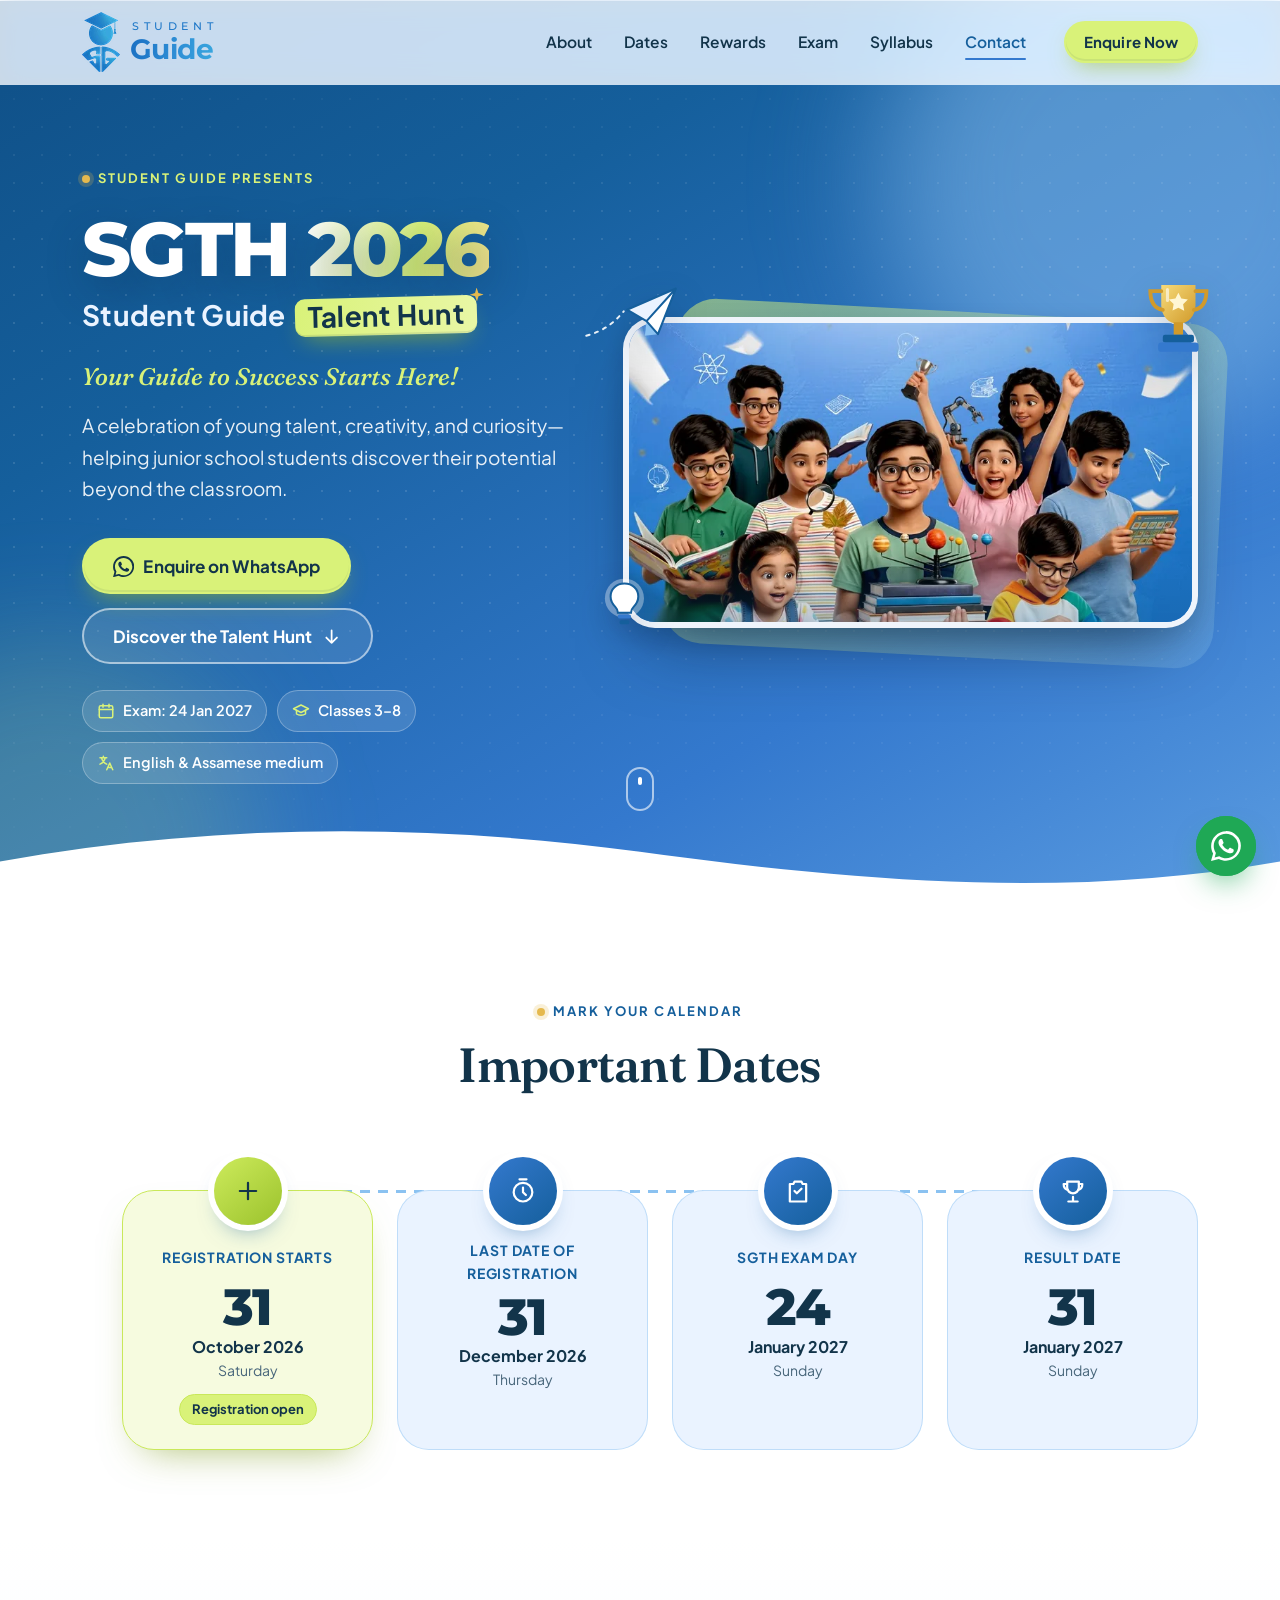
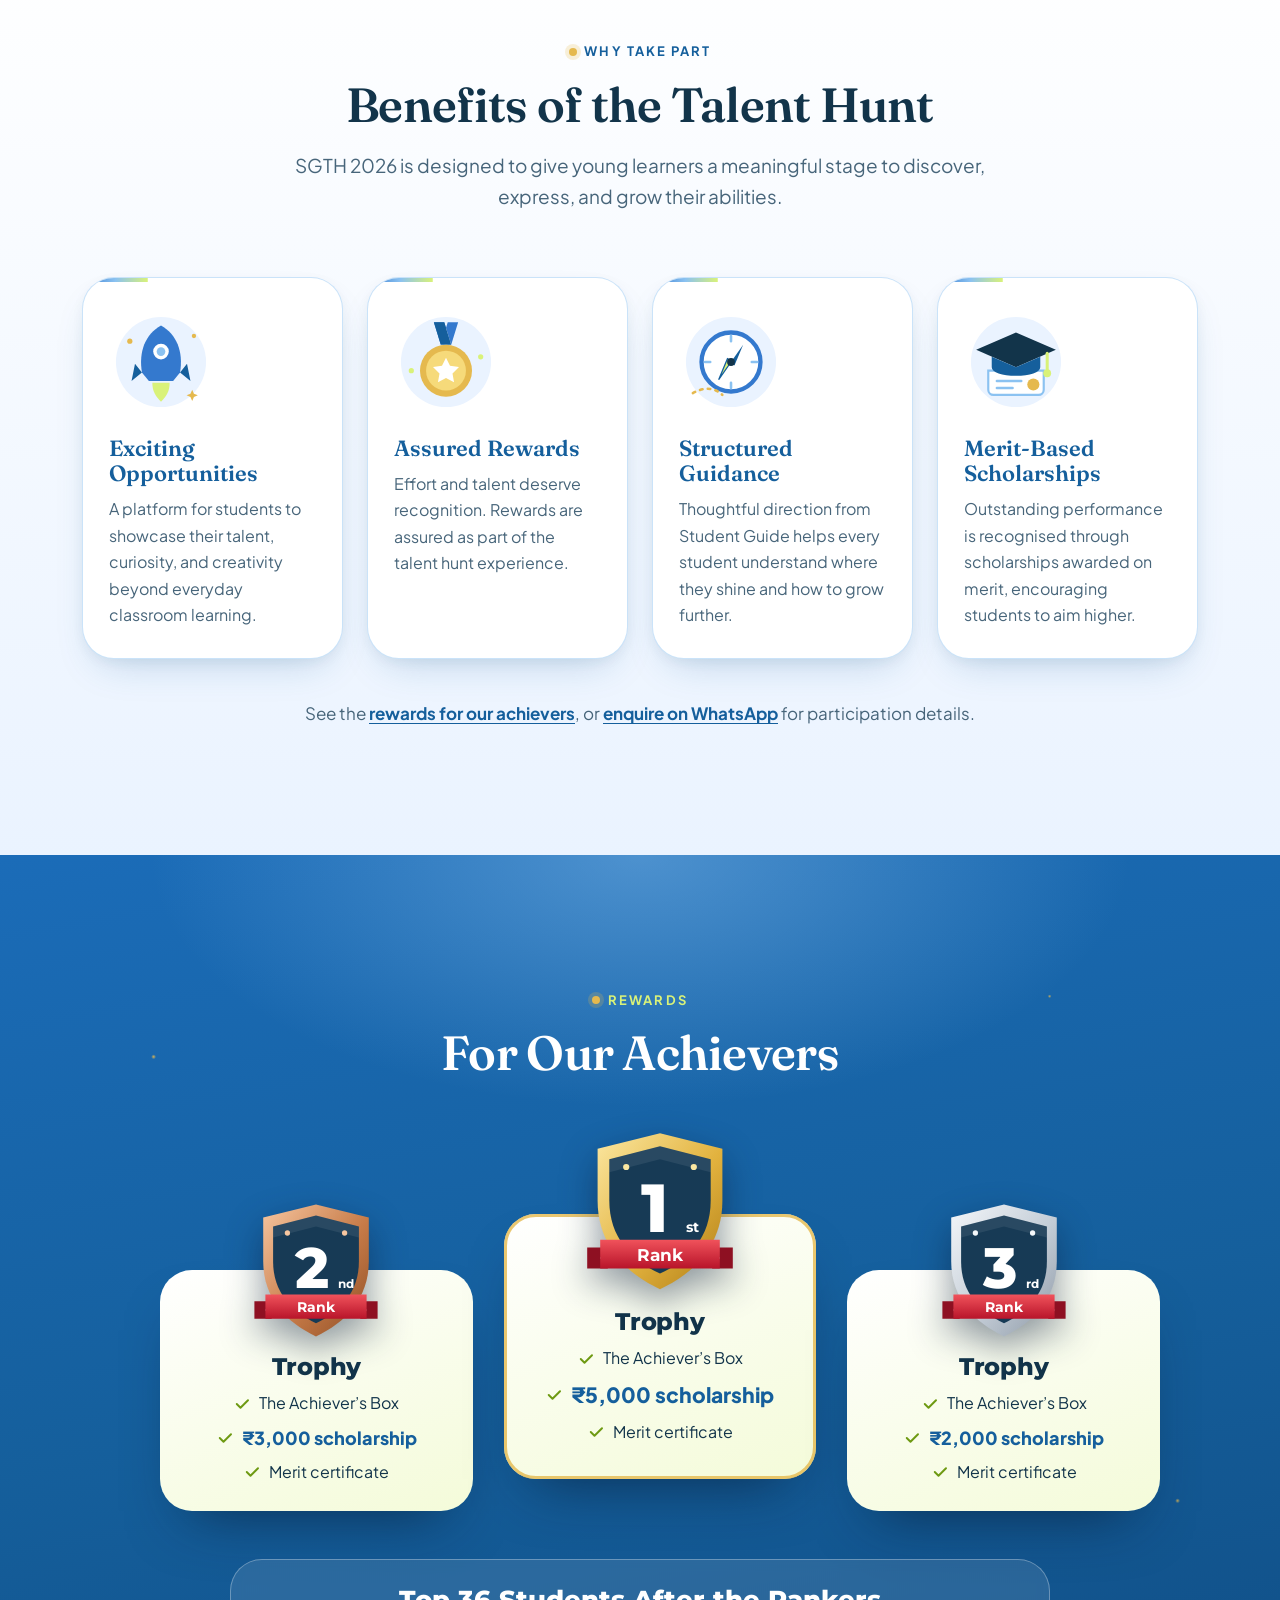
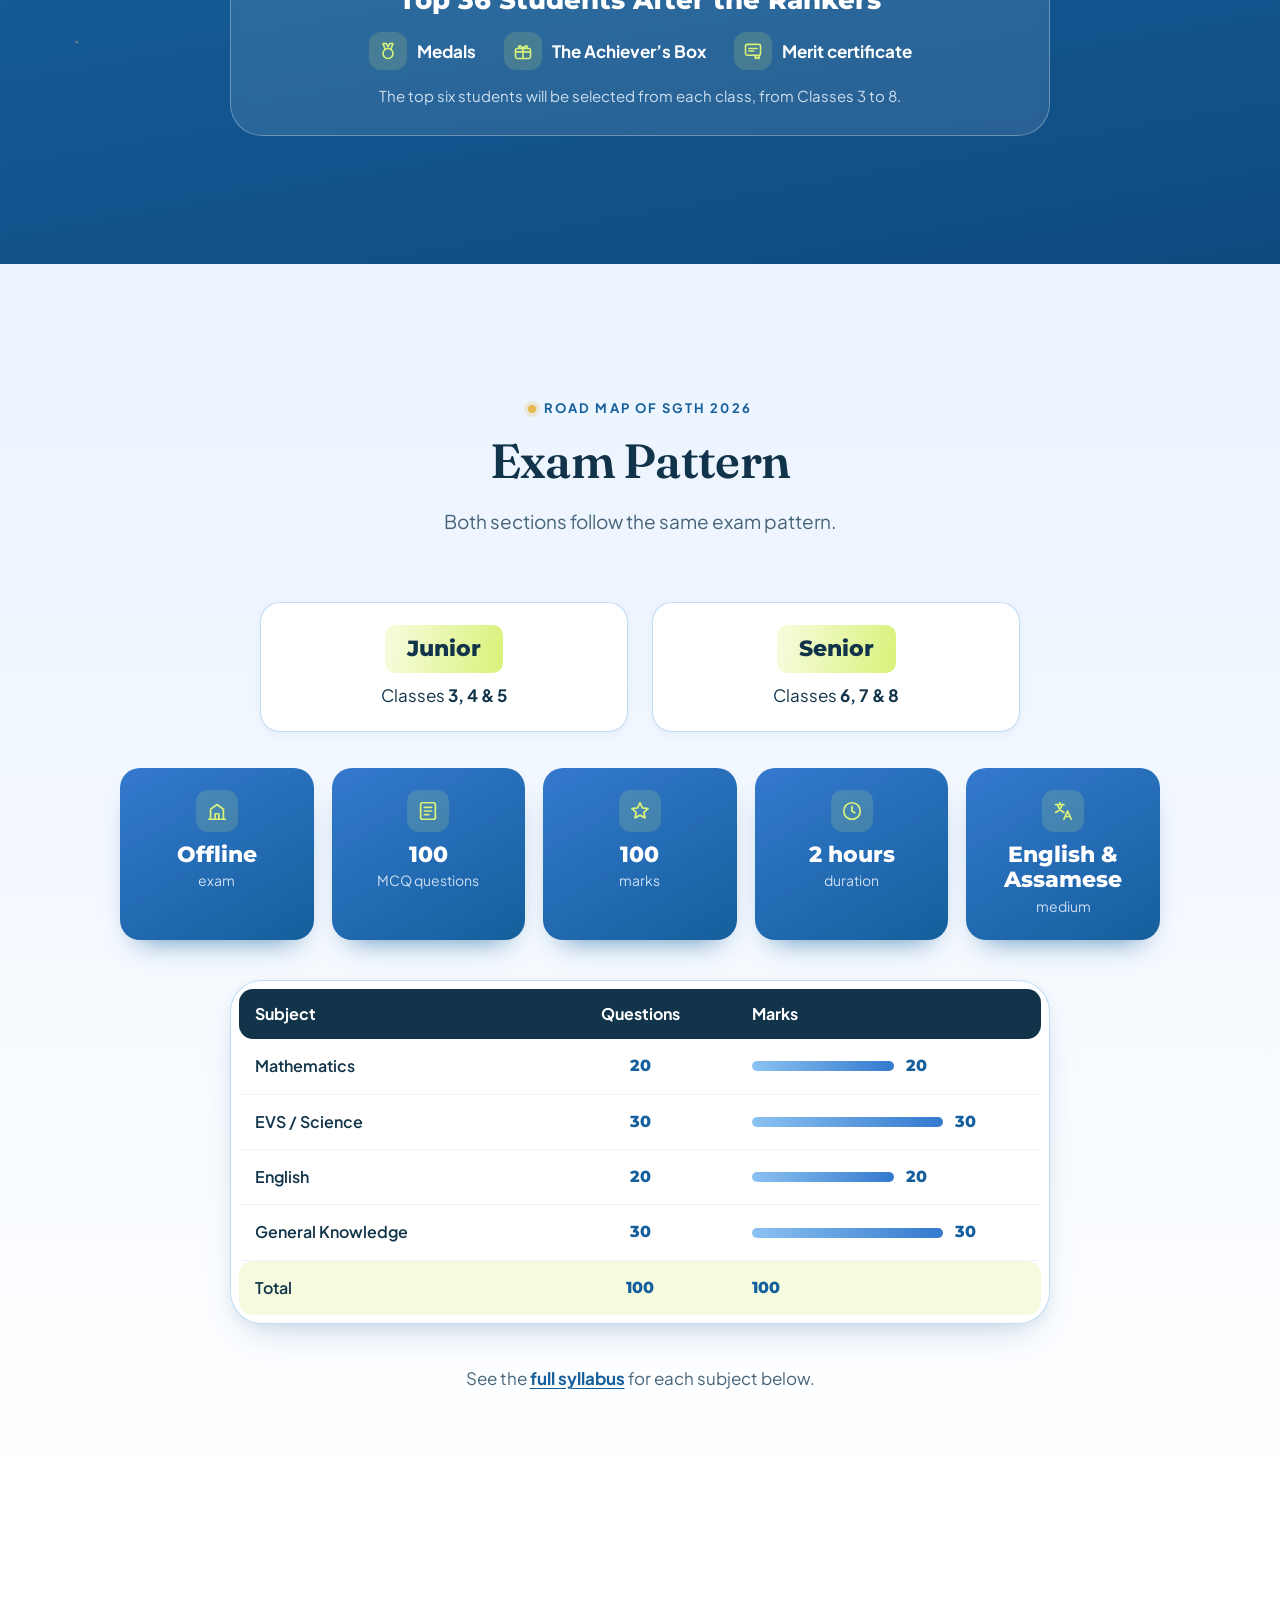
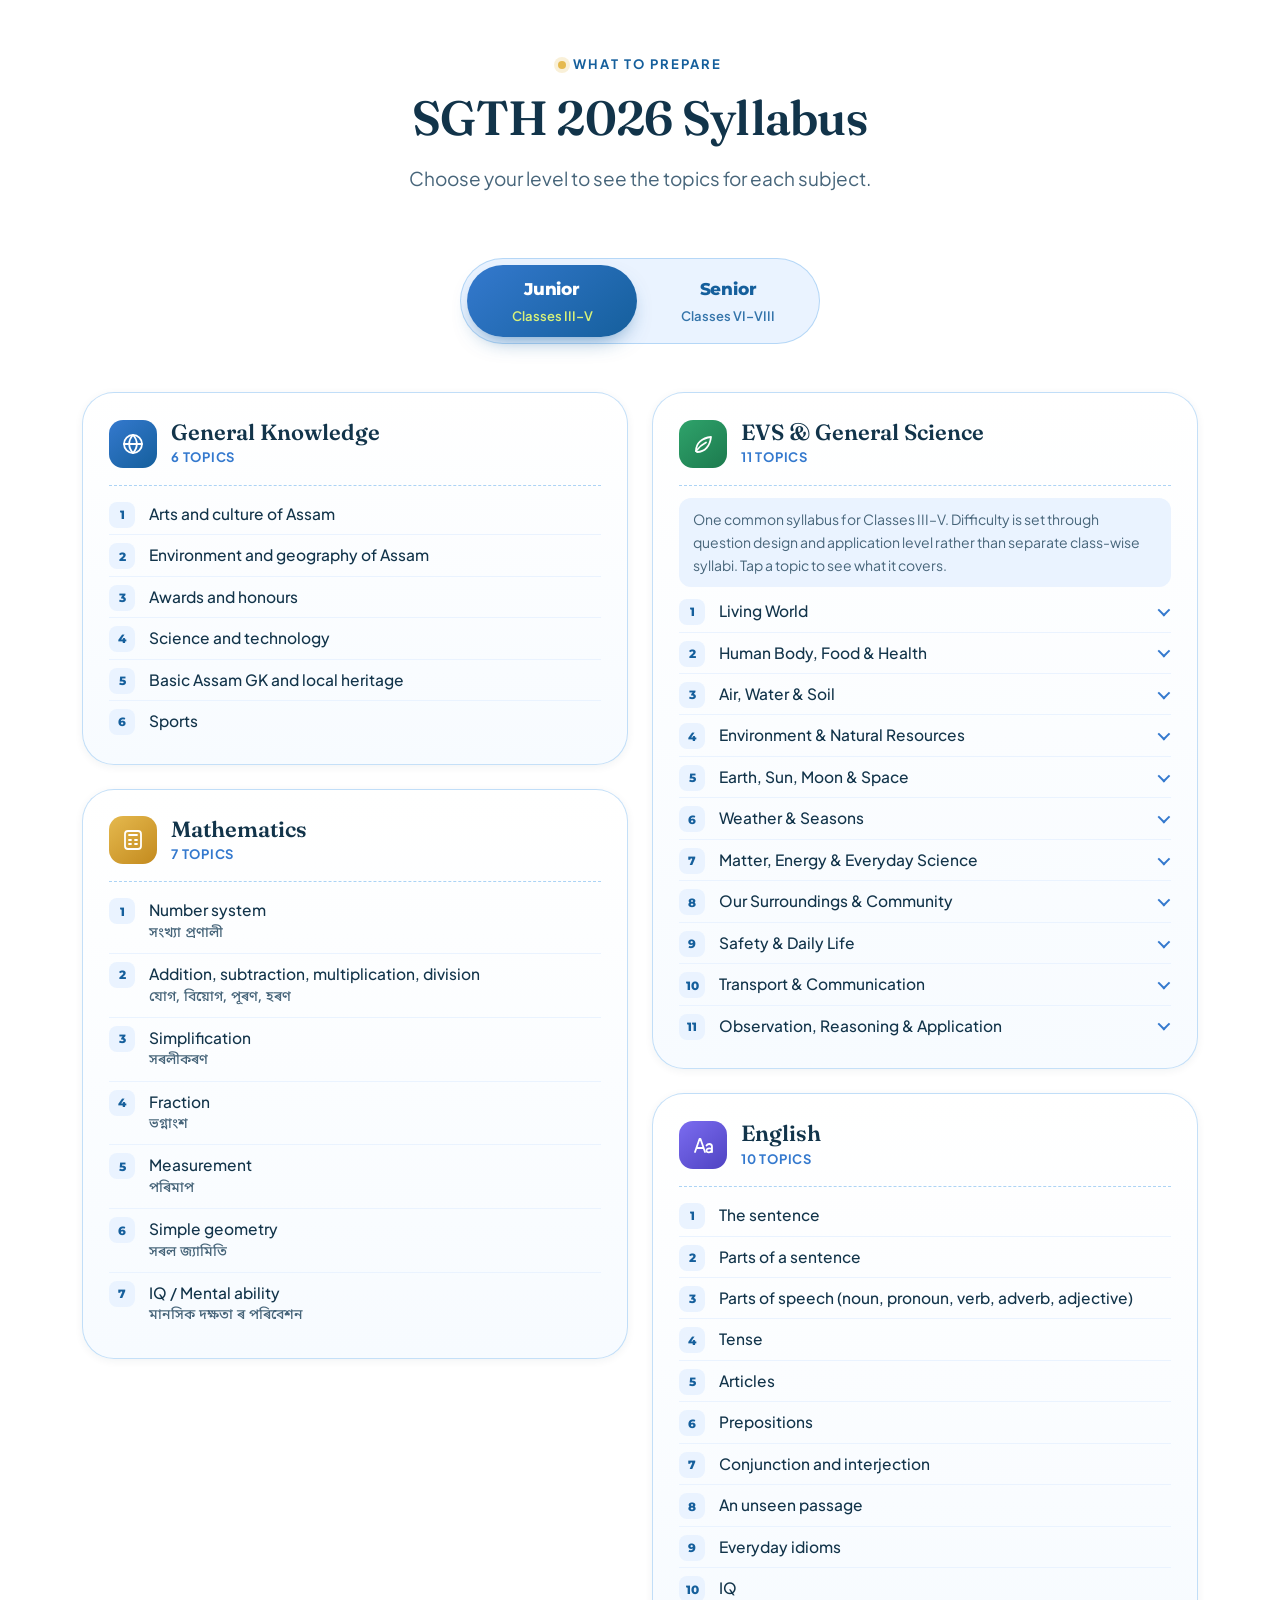
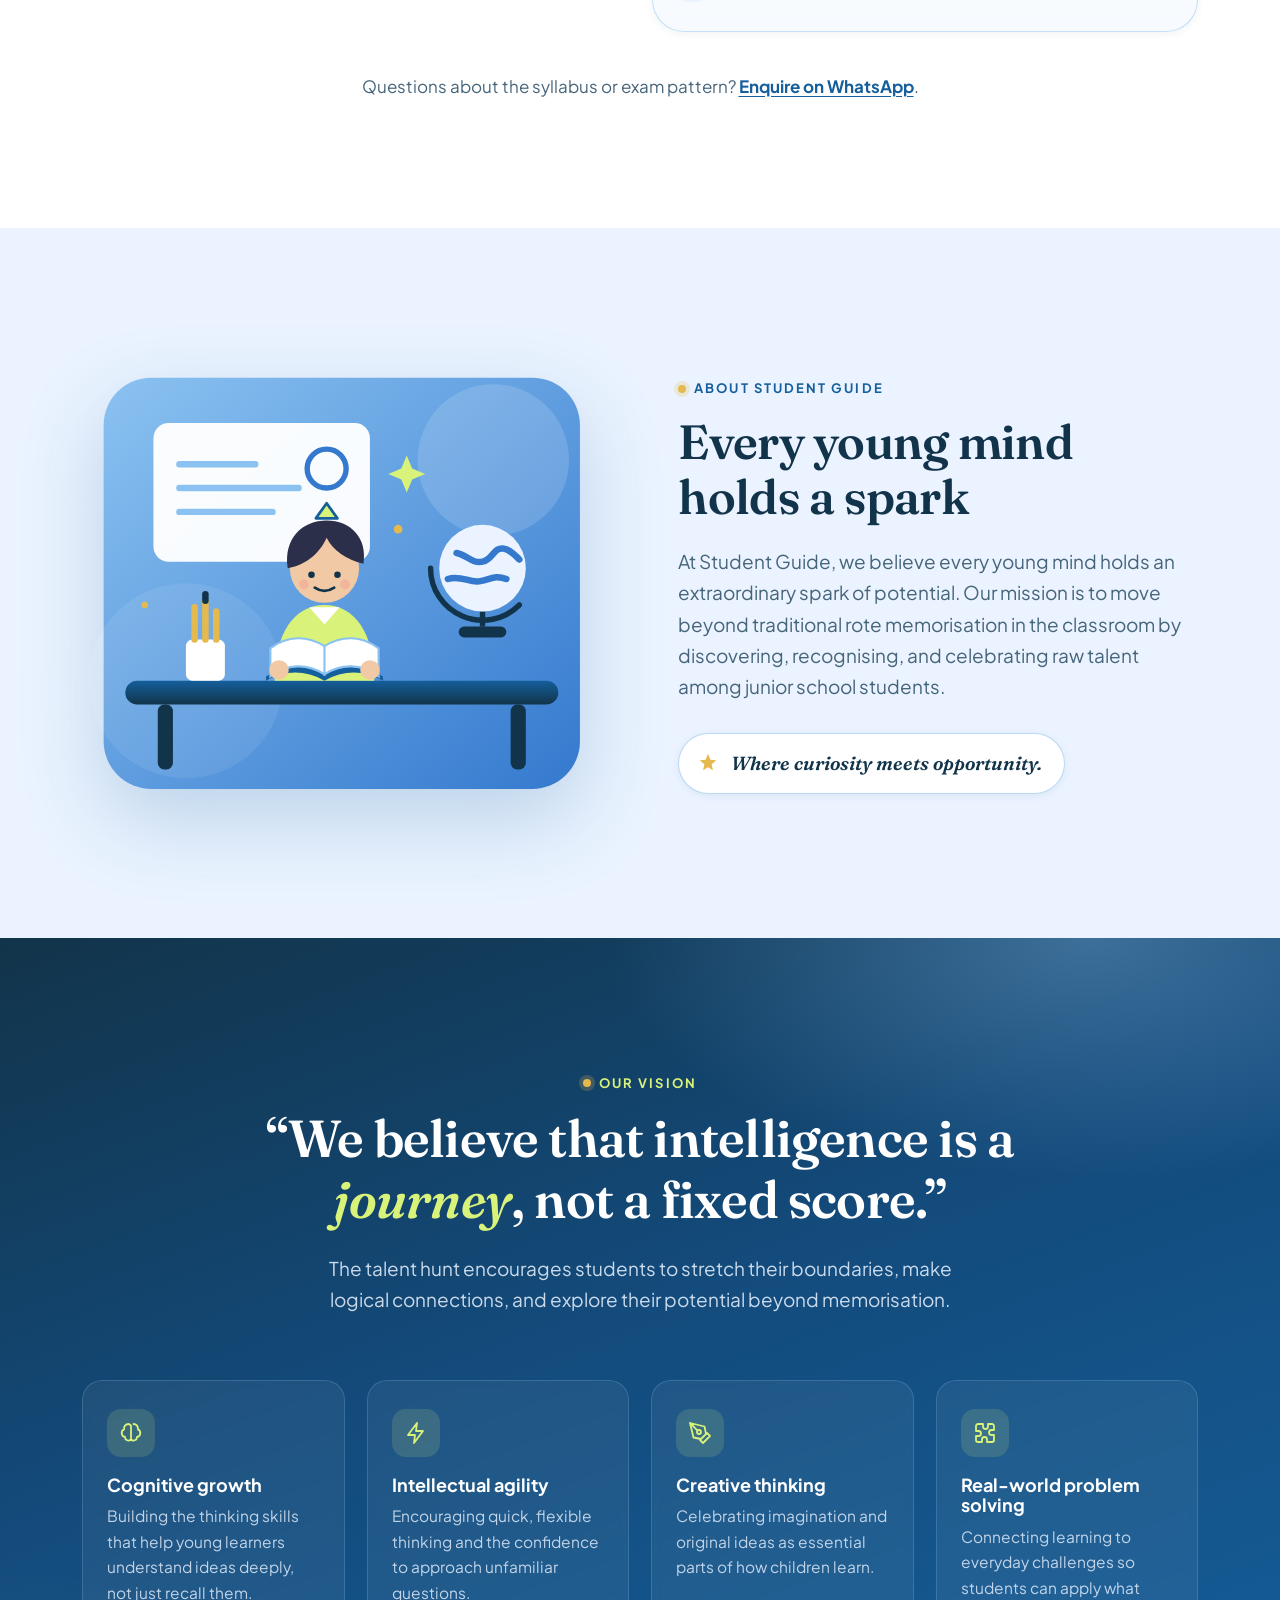
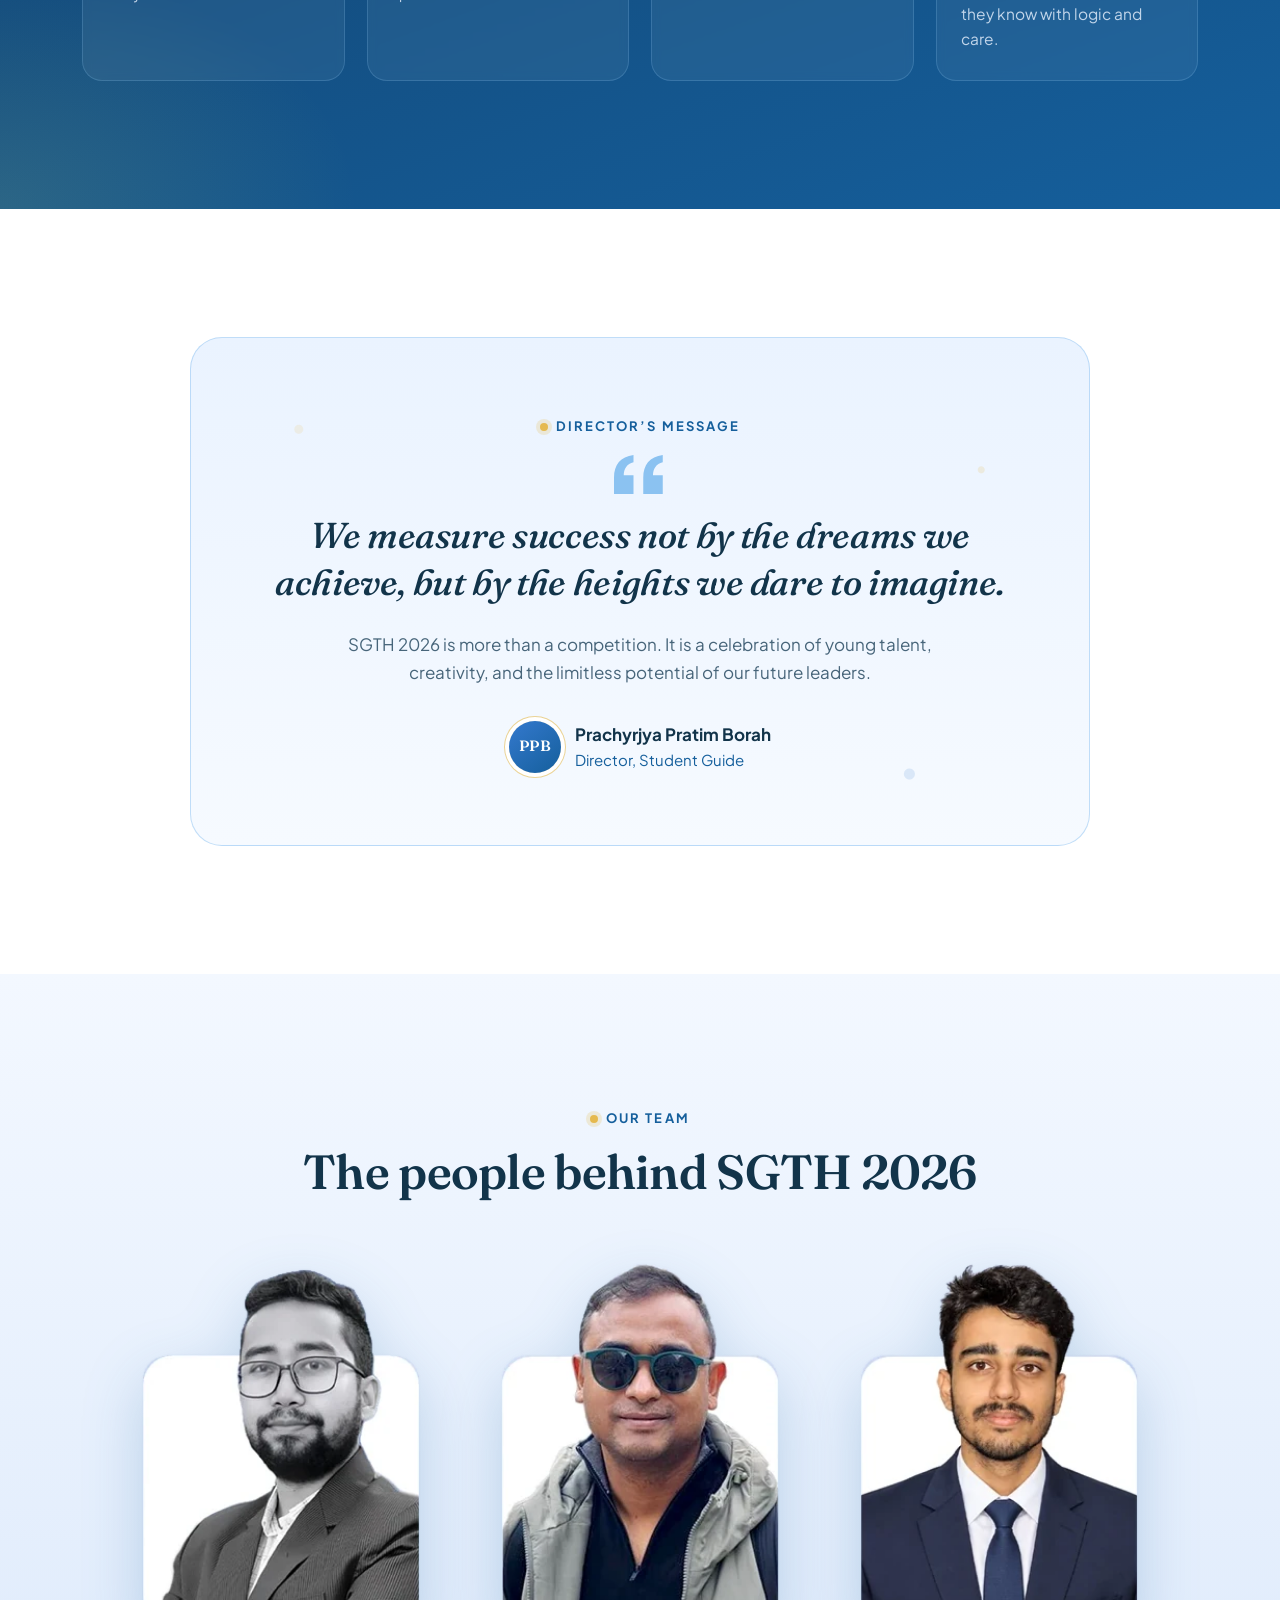
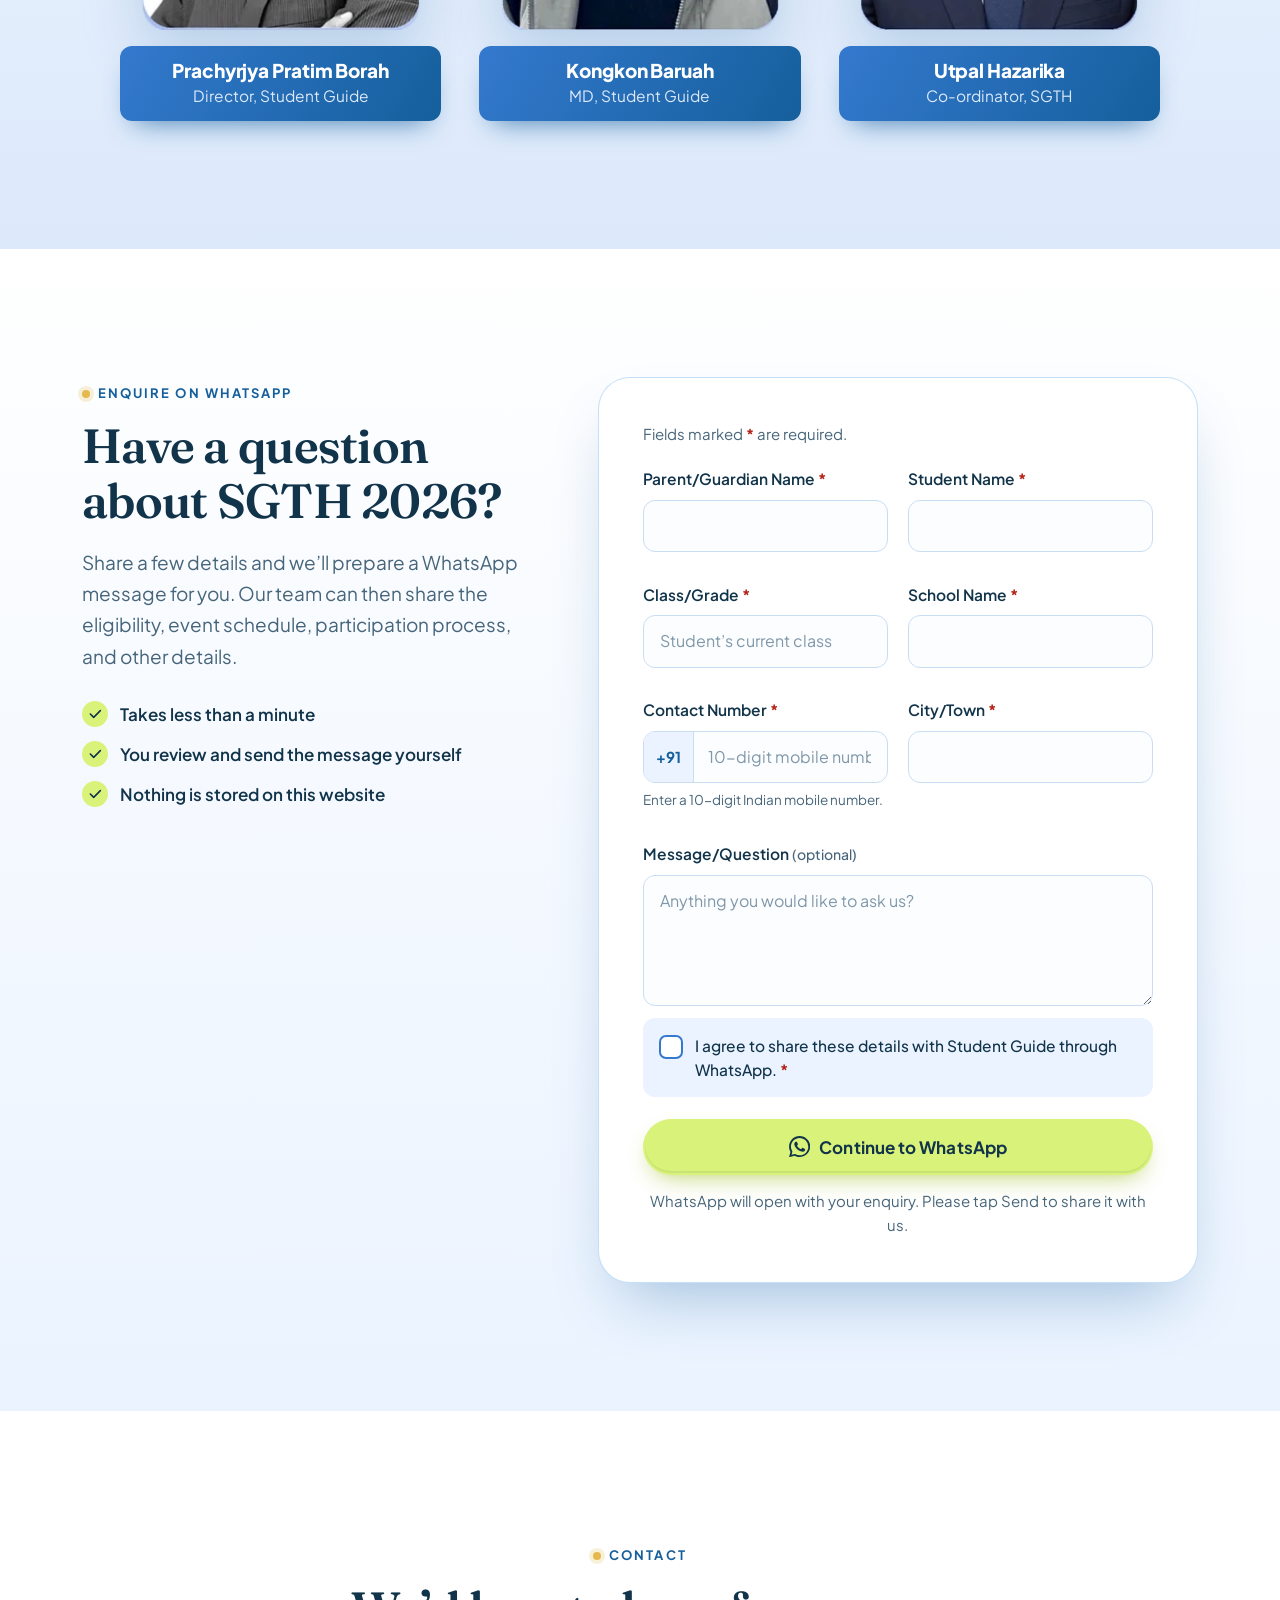
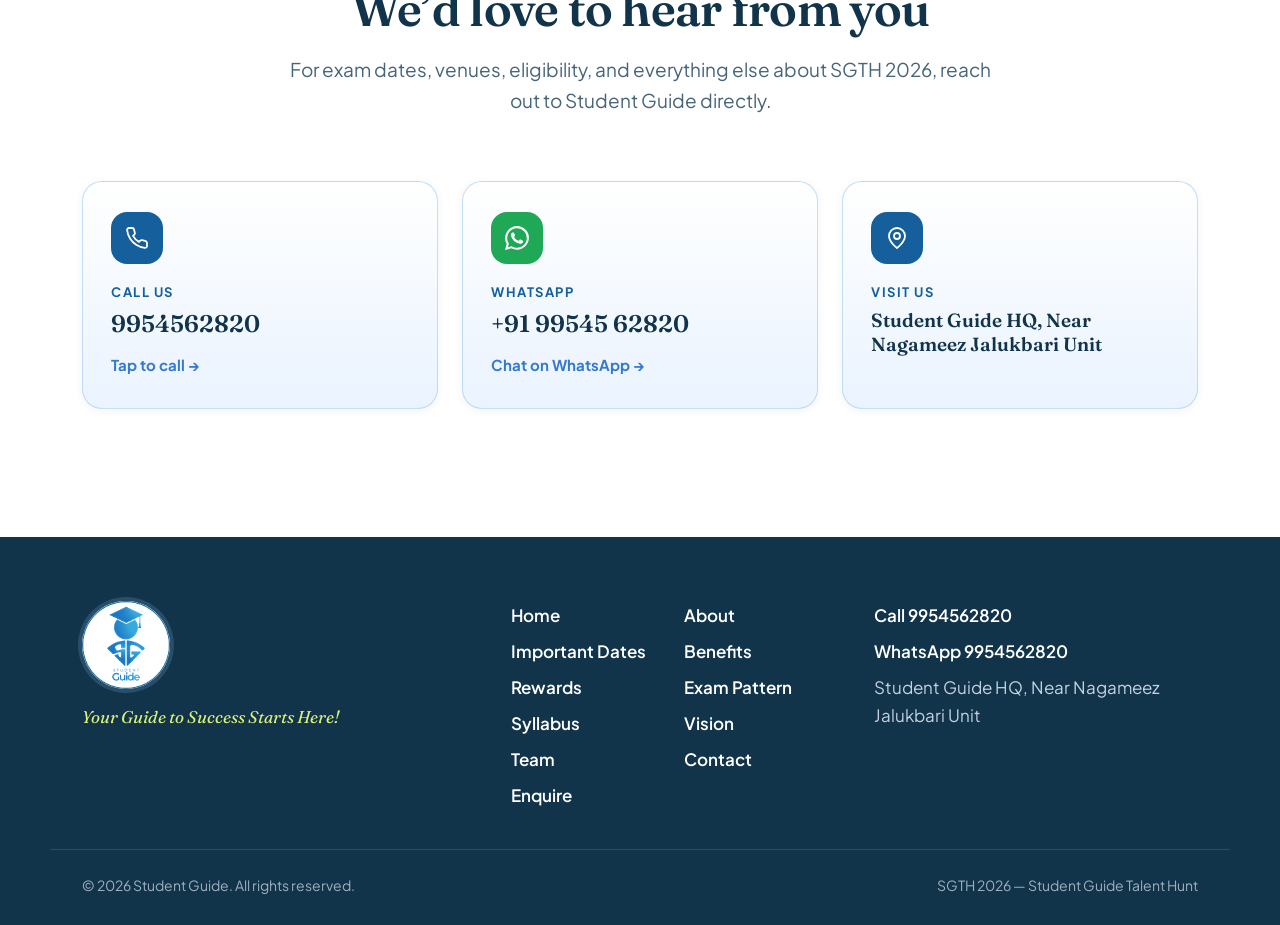
==== index.html @ 7778bbcc "Add important dates, rewards and exam pattern sections - Important Dates timeline (registration 31 O" ====
<!doctype html>
<html lang="en-IN">
<head>
  <meta charset="utf-8">
  <meta name="viewport" content="width=device-width, initial-scale=1">
  <title>SGTH 2026 — Student Guide Talent Hunt</title>
  <meta name="description" content="Student Guide Talent Hunt (SGTH 2026) — a celebration of young talent, creativity, and curiosity, helping junior school students discover their potential beyond the classroom. Enquire on WhatsApp.">
  <meta name="theme-color" content="#155F9C">
  <meta property="og:title" content="SGTH 2026 — Student Guide Talent Hunt">
  <meta property="og:description" content="Your Guide to Success Starts Here! A celebration of young talent, creativity, and curiosity.">
  <meta property="og:type" content="website">
  <meta property="og:url" content="https://dibyajyotisatnami.github.io/talant-hunt/">
  <meta property="og:image" content="https://dibyajyotisatnami.github.io/talant-hunt/assets/images/hero-students-1300.jpg">
  <meta name="twitter:card" content="summary_large_image">
  <link rel="canonical" href="https://dibyajyotisatnami.github.io/talant-hunt/">
  <!-- Google Search Console verification: paste the google-site-verification meta tag here -->
  <link rel="icon" href="assets/images/favicon-48.png" type="image/png" sizes="48x48">
  <link rel="apple-touch-icon" href="assets/images/apple-touch-icon.png">

  <link rel="preconnect" href="https://fonts.googleapis.com">
  <link rel="preconnect" href="https://fonts.gstatic.com" crossorigin>
  <link href="https://fonts.googleapis.com/css2?family=Fraunces:opsz,wght@9..144,500;9..144,600;9..144,700&family=Montserrat:wght@500;700;800&family=Noto+Sans+Bengali:wght@500&family=Plus+Jakarta+Sans:wght@400;500;600;700;800&display=swap" rel="stylesheet">
  <link rel="stylesheet" href="css/styles.css?v=13">
  <script>document.documentElement.classList.add('js');</script>
</head>
<body>
  <a class="skip-link" href="#main">Skip to main content</a>

  <!-- ============ Header ============ -->
  <header class="site-header" id="top">
    <div class="container header-inner">
      <a class="brand" href="#home" aria-label="Student Guide — back to top">
        <picture>
          <source type="image/webp" srcset="assets/images/student-guide-mark-60.webp 1x, assets/images/student-guide-mark-120.webp 2x, assets/images/student-guide-mark-180.webp 3x">
          <img src="assets/images/student-guide-mark-120.png" srcset="assets/images/student-guide-mark-60.png 1x, assets/images/student-guide-mark-120.png 2x, assets/images/student-guide-mark-180.png 3x" alt="" width="38" height="60" class="brand-mark">
        </picture>
        <span class="brand-word"><span class="brand-word-top">Student</span><span class="brand-word-main">Guide</span></span>
      </a>

      <nav class="primary-nav" aria-label="Primary">
        <ul class="nav-list" id="nav-list">
          <li><a href="#about" class="nav-link">About</a></li>
          <li><a href="#dates" class="nav-link">Dates</a></li>
          <li><a href="#rewards" class="nav-link">Rewards</a></li>
          <li><a href="#exam" class="nav-link">Exam</a></li>
          <li><a href="#syllabus" class="nav-link">Syllabus</a></li>
          <li><a href="#contact" class="nav-link">Contact</a></li>
        </ul>
      </nav>

      <a href="#enquire" class="btn btn-lime btn-sm header-cta">Enquire Now</a>

      <button class="nav-toggle" type="button" aria-expanded="false" aria-controls="mobile-menu">
        <span class="sr-only">Open menu</span>
        <span class="nav-toggle-bar" aria-hidden="true"></span>
        <span class="nav-toggle-bar" aria-hidden="true"></span>
        <span class="nav-toggle-bar" aria-hidden="true"></span>
      </button>
    </div>

    <div class="mobile-menu" id="mobile-menu" hidden>
      <nav aria-label="Mobile">
        <ul>
          <li><a href="#home">Home</a></li>
          <li><a href="#about">About</a></li>
          <li><a href="#dates">Important Dates</a></li>
          <li><a href="#benefits">Benefits</a></li>
          <li><a href="#rewards">Rewards</a></li>
          <li><a href="#exam">Exam Pattern</a></li>
          <li><a href="#syllabus">Syllabus</a></li>
          <li><a href="#vision">Vision</a></li>
          <li><a href="#team">Team</a></li>
          <li><a href="#contact">Contact</a></li>
        </ul>
        <a href="#enquire" class="btn btn-lime btn-block">Enquire Now</a>
      </nav>
    </div>
  </header>

  <main id="main">
    <!-- ============ Hero ============ -->
    <section class="hero" id="home" aria-labelledby="hero-title">
      <div class="hero-bg" aria-hidden="true">
        <span class="hero-orb hero-orb-1"></span>
        <span class="hero-orb hero-orb-2"></span>
        <span class="hero-grid"></span>
      </div>

      <div class="container hero-inner">
        <div class="hero-copy">
          <p class="eyebrow hero-anim" style="--d:0ms"><span class="eyebrow-dot" aria-hidden="true"></span>Student Guide Presents</p>
          <h1 id="hero-title" class="hero-title">
            <span class="hero-title-main hero-anim" style="--d:90ms">SGTH <span class="hero-year">2026</span></span>
            <span class="hero-title-sub hero-anim" style="--d:180ms">Student Guide <mark class="hero-highlight">Talent Hunt</mark></span>
          </h1>
          <p class="hero-tagline hero-anim" style="--d:270ms">Your Guide to Success Starts Here!</p>
          <p class="hero-desc hero-anim" style="--d:360ms">A celebration of young talent, creativity, and curiosity—helping junior school students discover their potential beyond the classroom.</p>
          <div class="hero-actions hero-anim" style="--d:450ms">
            <a href="https://wa.me/919954562820?text=Hello%20Student%20Guide%21%20I%E2%80%99m%20interested%20in%20SGTH%202026.%20Please%20share%20the%20eligibility%2C%20event%20schedule%2C%20participation%20process%2C%20and%20other%20details." class="btn btn-lime btn-lg" target="_blank" rel="noopener">
              <svg class="btn-icon" viewBox="0 0 24 24" aria-hidden="true"><use href="#i-whatsapp"/></svg>
              Enquire on WhatsApp
            </a>
            <a href="#benefits" class="btn btn-ghost btn-lg">
              Discover the Talent Hunt
              <svg class="btn-icon btn-icon-end" viewBox="0 0 24 24" aria-hidden="true"><path d="M12 5v14m0 0-6-6m6 6 6-6" fill="none" stroke="currentColor" stroke-width="2" stroke-linecap="round" stroke-linejoin="round"/></svg>
            </a>
          </div>
          <ul class="hero-facts hero-anim" style="--d:540ms" role="list">
            <li><svg viewBox="0 0 24 24" aria-hidden="true" fill="none" stroke="currentColor" stroke-width="2" stroke-linecap="round" stroke-linejoin="round"><rect x="3" y="5" width="18" height="16" rx="2"/><path d="M3 10h18M8 3v4M16 3v4"/></svg>Exam: 24 Jan 2027</li>
            <li><svg viewBox="0 0 24 24" aria-hidden="true" fill="none" stroke="currentColor" stroke-width="2" stroke-linecap="round" stroke-linejoin="round"><path d="M2 9 12 4l10 5-10 5z"/><path d="M6 11v5c3 2 9 2 12 0v-5"/></svg>Classes 3–8</li>
            <li><svg viewBox="0 0 24 24" aria-hidden="true" fill="none" stroke="currentColor" stroke-width="2" stroke-linecap="round" stroke-linejoin="round"><path d="M4 5h9M8.5 3v2M6 5c1 4 3.5 7 7 8.5M11 5c-1 4-3.5 7-7 8.5"/><path d="m13 21 4-9 4 9M14.5 18h5"/></svg>English &amp; Assamese medium</li>
          </ul>
        </div>

        <div class="hero-art hero-anim-art">
          <div class="hero-stage">
            <figure class="hero-photo">
              <picture>
                <source type="image/webp" srcset="assets/images/hero-students-800.webp 800w, assets/images/hero-students-1300.webp 1300w" sizes="(max-width: 960px) 92vw, 640px">
                <img src="assets/images/hero-students-1300.jpg" srcset="assets/images/hero-students-800.jpg 800w, assets/images/hero-students-1300.jpg 1300w" sizes="(max-width: 960px) 92vw, 640px" width="1300" height="703" alt="Smiling junior school students exploring books, a solar system model, a robotic arm and puzzles, one raising a trophy" fetchpriority="high" decoding="async">
              </picture>
            </figure>
            <div class="floater f-trophy" aria-hidden="true" data-depth="0.35">
              <svg viewBox="0 0 96 110" width="96" height="110" focusable="false">
                <defs>
                  <linearGradient id="f-gold" x1="0" y1="0" x2="1" y2="1">
                    <stop offset="0" stop-color="#F6DA7A"/><stop offset="1" stop-color="#D19A2A"/>
                  </linearGradient>
                </defs>
                <path d="M26 14h44v26c0 14-10 24-22 24S26 54 26 40z" fill="url(#f-gold)"/>
                <path d="M26 22H12c0 14 6 22 16 24M70 22h14c0 14-6 22-16 24" fill="none" stroke="#D19A2A" stroke-width="5" stroke-linecap="round"/>
                <rect x="42" y="62" width="12" height="16" fill="#D19A2A"/>
                <rect x="28" y="78" width="40" height="10" rx="3" fill="#155F9C"/>
                <rect x="22" y="88" width="52" height="12" rx="4" fill="#3479CE"/>
                <path d="M48 24l3.8 7.6 8.4 1.2-6.1 5.9 1.4 8.4L48 43.2 40.5 47l1.4-8.4-6.1-5.9 8.4-1.2z" fill="#FFF6D3"/>
                <path d="M34 20v14" stroke="#FFFFFF" stroke-width="4" stroke-linecap="round" opacity=".6"/>
              </svg>
            </div>

            <div class="floater f-plane" aria-hidden="true" data-depth="0.6">
              <svg viewBox="0 0 120 80" width="120" height="80" focusable="false">
                <path d="M4 66c22-6 34-16 46-30" fill="none" stroke="#FFFFFF" stroke-width="2.5" stroke-dasharray="4 7" stroke-linecap="round" opacity=".9"/>
                <path d="M54 34 114 8 92 64 78 48z" fill="#FFFFFF"/>
                <path d="M54 34l24 14 36-40z" fill="#EAF3FF"/>
                <path d="M78 48l-2 18 16-2" fill="#8BC2F1"/>
                <path d="M54 34 114 8 92 64 78 48zM78 48l36-40" fill="none" stroke="#155F9C" stroke-width="2.5" stroke-linejoin="round"/>
              </svg>
            </div>

            <div class="floater f-bulb" aria-hidden="true" data-depth="0.5">
              <svg viewBox="0 0 60 70" width="60" height="70" focusable="false">
                <circle cx="30" cy="26" r="24" fill="#FFFFFF" opacity=".35"/>
                <path d="M30 8c-10 0-17 7-17 16 0 6 3 10 6 13 2 2 3 4 3 7h16c0-3 1-5 3-7 3-3 6-7 6-13 0-9-7-16-17-16z" fill="#FFFFFF" stroke="#155F9C" stroke-width="2.5"/>
                <rect x="22" y="46" width="16" height="5" rx="2" fill="#3479CE"/>
                <rect x="24" y="53" width="12" height="5" rx="2" fill="#155F9C"/>
              </svg>
            </div>

          </div>
        </div>
      </div>

      <a href="#benefits" class="scroll-cue" aria-label="Scroll to benefits">
        <span class="scroll-cue-dot" aria-hidden="true"></span>
      </a>
    </section>

    <!-- ============ Important dates ============ -->
    <section class="section dates" id="dates" aria-labelledby="dates-title">
      <div class="container">
        <header class="section-head reveal">
          <p class="eyebrow eyebrow-dark"><span class="eyebrow-dot" aria-hidden="true"></span>Mark your calendar</p>
          <h2 id="dates-title" class="section-title">Important Dates</h2>
        </header>
        <ol class="date-timeline" role="list">
          <li class="date-item reveal" style="--i:0" data-date="2026-10-31" data-open-until="2026-12-31">
            <span class="date-icon" aria-hidden="true"><svg viewBox="0 0 24 24" fill="none" stroke="currentColor" stroke-width="1.9" stroke-linecap="round" stroke-linejoin="round"><path d="M12 5v14M5 12h14"/></svg></span>
            <p class="date-label">Registration starts</p>
            <p class="date-value"><time datetime="2026-10-31"><span class="date-day">31</span><span class="date-my">October 2026</span></time></p>
            <p class="date-weekday">Saturday</p>
            <span class="date-status" aria-live="polite"></span>
          </li>
          <li class="date-item reveal" style="--i:1" data-date="2026-12-31">
            <span class="date-icon" aria-hidden="true"><svg viewBox="0 0 24 24" fill="none" stroke="currentColor" stroke-width="1.9" stroke-linecap="round" stroke-linejoin="round"><circle cx="12" cy="13" r="8"/><path d="M12 9v4l2.5 2.5M9 2h6"/></svg></span>
            <p class="date-label">Last date of registration</p>
            <p class="date-value"><time datetime="2026-12-31"><span class="date-day">31</span><span class="date-my">December 2026</span></time></p>
            <p class="date-weekday">Thursday</p>
            <span class="date-status" aria-live="polite"></span>
          </li>
          <li class="date-item reveal" style="--i:2" data-date="2027-01-24">
            <span class="date-icon" aria-hidden="true"><svg viewBox="0 0 24 24" fill="none" stroke="currentColor" stroke-width="1.9" stroke-linecap="round" stroke-linejoin="round"><path d="M9 4h6l1 2h3v15H5V6h3z"/><path d="M9 12l2 2 4-4"/></svg></span>
            <p class="date-label">SGTH exam day</p>
            <p class="date-value"><time datetime="2027-01-24"><span class="date-day">24</span><span class="date-my">January 2027</span></time></p>
            <p class="date-weekday">Sunday</p>
            <span class="date-status" aria-live="polite"></span>
          </li>
          <li class="date-item reveal" style="--i:3" data-date="2027-01-31">
            <span class="date-icon" aria-hidden="true"><svg viewBox="0 0 24 24" fill="none" stroke="currentColor" stroke-width="1.9" stroke-linecap="round" stroke-linejoin="round"><path d="M8 21h8M12 17v4M7 4h10v5a5 5 0 0 1-10 0z"/><path d="M7 6H4c0 3 1.5 4.5 3.5 5M17 6h3c0 3-1.5 4.5-3.5 5"/></svg></span>
            <p class="date-label">Result date</p>
            <p class="date-value"><time datetime="2027-01-31"><span class="date-day">31</span><span class="date-my">January 2027</span></time></p>
            <p class="date-weekday">Sunday</p>
            <span class="date-status" aria-live="polite"></span>
          </li>
        </ol>
      </div>
    </section>

    <!-- ============ Benefits ============ -->
    <section class="section benefits" id="benefits" aria-labelledby="benefits-title">
      <div class="container">
        <header class="section-head reveal">
          <p class="eyebrow eyebrow-dark"><span class="eyebrow-dot" aria-hidden="true"></span>Why take part</p>
          <h2 id="benefits-title" class="section-title">Benefits of the Talent Hunt</h2>
          <p class="section-lede">SGTH 2026 is designed to give young learners a meaningful stage to discover, express, and grow their abilities.</p>
        </header>

        <ul class="benefit-grid" role="list">
          <li class="benefit-card reveal" style="--i:0">
            <div class="benefit-art" aria-hidden="true">
              <svg viewBox="0 0 120 120" width="120" height="120" focusable="false">
                <circle cx="60" cy="60" r="52" fill="#EAF3FF"/>
                <path d="M60 18c18 10 26 30 22 54l-8 10H46l-8-10c-4-24 4-44 22-54z" fill="#3479CE"/>
                <circle cx="60" cy="48" r="9" fill="#FFFFFF"/>
                <circle cx="60" cy="48" r="5" fill="#8BC2F1"/>
                <path d="M38 72l-12 10 4-20M82 72l12 10-4-20" fill="#155F9C"/>
                <path d="M50 84c0 10 4 16 10 22 6-6 10-12 10-22z" fill="#D9F279"/>
                <g fill="#E5B94E"><circle cx="24" cy="36" r="3"/><circle cx="98" cy="30" r="2.5"/><path d="M96 92l2 4.5 4.5 2-4.5 2-2 4.5-2-4.5-4.5-2 4.5-2z"/></g>
              </svg>
            </div>
            <h3 class="benefit-title">Exciting Opportunities</h3>
            <p class="benefit-text">A platform for students to showcase their talent, curiosity, and creativity beyond everyday classroom learning.</p>
          </li>

          <li class="benefit-card reveal" style="--i:1">
            <div class="benefit-art" aria-hidden="true">
              <svg viewBox="0 0 120 120" width="120" height="120" focusable="false">
                <circle cx="60" cy="60" r="52" fill="#EAF3FF"/>
                <path d="M46 14h12l8 26H54zM74 14H62l-8 26h12z" fill="#3479CE"/>
                <path d="M46 14h12l8 26H54z" fill="#155F9C"/>
                <circle cx="60" cy="70" r="30" fill="#E5B94E"/>
                <circle cx="60" cy="70" r="23" fill="#F6DA7A"/>
                <path d="M60 55l4.6 9.4 10.4 1.5-7.5 7.3 1.8 10.3L60 78.6l-9.3 4.9 1.8-10.3-7.5-7.3 10.4-1.5z" fill="#FFFFFF"/>
                <g fill="#D9F279"><circle cx="20" cy="70" r="3"/><circle cx="100" cy="54" r="3"/></g>
              </svg>
            </div>
            <h3 class="benefit-title">Assured Rewards</h3>
            <p class="benefit-text">Effort and talent deserve recognition. Rewards are assured as part of the talent hunt experience.</p>
          </li>

          <li class="benefit-card reveal" style="--i:2">
            <div class="benefit-art" aria-hidden="true">
              <svg viewBox="0 0 120 120" width="120" height="120" focusable="false">
                <circle cx="60" cy="60" r="52" fill="#EAF3FF"/>
                <circle cx="60" cy="60" r="34" fill="#FFFFFF" stroke="#3479CE" stroke-width="5"/>
                <g stroke="#8BC2F1" stroke-width="3" stroke-linecap="round"><path d="M60 30v6M60 84v6M30 60h6M84 60h6"/></g>
                <path d="M60 60 74 40 64 64z" fill="#155F9C"/>
                <path d="M60 60 46 80 56 56z" fill="#D9F279" stroke="#155F9C" stroke-width="1.5" stroke-linejoin="round"/>
                <circle cx="60" cy="60" r="4.5" fill="#12344A"/>
                <path d="M16 96c14-8 26-6 34 2" fill="none" stroke="#E5B94E" stroke-width="3" stroke-dasharray="3 6" stroke-linecap="round"/>
              </svg>
            </div>
            <h3 class="benefit-title">Structured Guidance</h3>
            <p class="benefit-text">Thoughtful direction from Student Guide helps every student understand where they shine and how to grow further.</p>
          </li>

          <li class="benefit-card reveal" style="--i:3">
            <div class="benefit-art" aria-hidden="true">
              <svg viewBox="0 0 120 120" width="120" height="120" focusable="false">
                <circle cx="60" cy="60" r="52" fill="#EAF3FF"/>
                <path d="M28 70h64v22a6 6 0 0 1-6 6H34a6 6 0 0 1-6-6z" fill="#FFFFFF" stroke="#8BC2F1" stroke-width="2.5"/>
                <path d="M38 82h28M38 90h18" stroke="#8BC2F1" stroke-width="3" stroke-linecap="round"/>
                <circle cx="80" cy="86" r="7" fill="#E5B94E"/>
                <path d="M14 46 60 26l46 20-46 20z" fill="#12344A"/>
                <path d="M32 54v12c0 6 12 10 28 10s28-4 28-10V54L60 66z" fill="#155F9C"/>
                <path d="M96 50v20" stroke="#D9F279" stroke-width="3.5" stroke-linecap="round"/>
                <circle cx="96" cy="73" r="4.5" fill="#D9F279"/>
              </svg>
            </div>
            <h3 class="benefit-title">Merit-Based Scholarships</h3>
            <p class="benefit-text">Outstanding performance is recognised through scholarships awarded on merit, encouraging students to aim higher.</p>
          </li>
        </ul>

        <p class="benefits-note reveal">See the <a href="#rewards">rewards for our achievers</a>, or <a href="#enquire">enquire on WhatsApp</a> for participation details.</p>
      </div>
    </section>

    <!-- ============ Rewards ============ -->
    <section class="section rewards" id="rewards" aria-labelledby="rewards-title">
      <div class="rewards-bg" aria-hidden="true"></div>
      <div class="container">
        <header class="section-head section-head-light reveal">
          <p class="eyebrow"><span class="eyebrow-dot" aria-hidden="true"></span>Rewards</p>
          <h2 id="rewards-title" class="section-title rewards-title">For Our Achievers</h2>
        </header>
        <ol class="podium" role="list">
          <li class="rank-card rank-second reveal" style="--i:1">
            <div class="rank-badge">
              <svg class="rank-shield" viewBox="0 0 120 132" aria-hidden="true" focusable="false">
                <defs>
                  <linearGradient id="m-bronze" x1="0" y1="0" x2="1" y2="1"><stop offset="0" stop-color="#F6C6A0"/><stop offset=".55" stop-color="#C77B48"/><stop offset="1" stop-color="#8E4E25"/></linearGradient>
                  <linearGradient id="m-bronze-r" x1="0" y1="0" x2="0" y2="1"><stop offset="0" stop-color="#F0525B"/><stop offset="1" stop-color="#B8142A"/></linearGradient>
                </defs>
                <path d="M60 4 108 16v40c0 34-22 56-48 68C34 112 12 90 12 56V16z" fill="url(#m-bronze)"/>
                <path d="M60 14 99 24v32c0 28-17 46-39 56-22-10-39-28-39-56V24z" fill="#173A55"/>
                <path d="M60 14 99 24v10L60 24 21 34V24z" fill="#fff" opacity=".08"/>
                <circle cx="34" cy="30" r="2.4" fill="#F6C6A0"/><circle cx="86" cy="30" r="2.4" fill="#F6C6A0"/>
                <text x="56" y="80" text-anchor="middle" font-family="Montserrat, Arial, sans-serif" font-weight="800" font-size="52" fill="#fff">2</text>
                <text x="80" y="80" font-family="Montserrat, Arial, sans-serif" font-weight="700" font-size="11" fill="#fff">nd</text>
                <path d="M4 92h16l-6 8 6 8H4zM116 92h-16l6 8-6 8h16z" fill="#8E1022"/>
                <path d="M14 86h92v22H14z" fill="url(#m-bronze-r)"/>
                <text x="60" y="102" text-anchor="middle" font-family="Montserrat, Arial, sans-serif" font-weight="700" font-size="13" fill="#fff">Rank</text>
              </svg>
            </div>
            <h3 class="rank-title"><span class="sr-only">2nd rank: </span>Trophy</h3>
            <ul class="rank-perks" role="list">
              <li><svg viewBox="0 0 24 24" aria-hidden="true"><path d="m5 12 5 5L20 7" fill="none" stroke="currentColor" stroke-width="2.6" stroke-linecap="round" stroke-linejoin="round"/></svg>The Achiever’s Box</li>
              <li class="rank-cash"><svg viewBox="0 0 24 24" aria-hidden="true"><path d="m5 12 5 5L20 7" fill="none" stroke="currentColor" stroke-width="2.6" stroke-linecap="round" stroke-linejoin="round"/></svg><strong>₹3,000 scholarship</strong></li>
              <li><svg viewBox="0 0 24 24" aria-hidden="true"><path d="m5 12 5 5L20 7" fill="none" stroke="currentColor" stroke-width="2.6" stroke-linecap="round" stroke-linejoin="round"/></svg>Merit certificate</li>
            </ul>
          </li>
          <li class="rank-card rank-first reveal" style="--i:0">
            <div class="rank-badge">
              <svg class="rank-shield" viewBox="0 0 120 132" aria-hidden="true" focusable="false">
                <defs>
                  <linearGradient id="m-gold" x1="0" y1="0" x2="1" y2="1"><stop offset="0" stop-color="#FBE7A1"/><stop offset=".55" stop-color="#E2B23E"/><stop offset="1" stop-color="#B07E16"/></linearGradient>
                  <linearGradient id="m-gold-r" x1="0" y1="0" x2="0" y2="1"><stop offset="0" stop-color="#F0525B"/><stop offset="1" stop-color="#B8142A"/></linearGradient>
                </defs>
                <path d="M60 4 108 16v40c0 34-22 56-48 68C34 112 12 90 12 56V16z" fill="url(#m-gold)"/>
                <path d="M60 14 99 24v32c0 28-17 46-39 56-22-10-39-28-39-56V24z" fill="#173A55"/>
                <path d="M60 14 99 24v10L60 24 21 34V24z" fill="#fff" opacity=".08"/>
                <circle cx="34" cy="30" r="2.4" fill="#FBE7A1"/><circle cx="86" cy="30" r="2.4" fill="#FBE7A1"/>
                <text x="56" y="80" text-anchor="middle" font-family="Montserrat, Arial, sans-serif" font-weight="800" font-size="52" fill="#fff">1</text>
                <text x="80" y="80" font-family="Montserrat, Arial, sans-serif" font-weight="700" font-size="11" fill="#fff">st</text>
                <path d="M4 92h16l-6 8 6 8H4zM116 92h-16l6 8-6 8h16z" fill="#8E1022"/>
                <path d="M14 86h92v22H14z" fill="url(#m-gold-r)"/>
                <text x="60" y="102" text-anchor="middle" font-family="Montserrat, Arial, sans-serif" font-weight="700" font-size="13" fill="#fff">Rank</text>
              </svg>
            </div>
            <h3 class="rank-title"><span class="sr-only">1st rank: </span>Trophy</h3>
            <ul class="rank-perks" role="list">
              <li><svg viewBox="0 0 24 24" aria-hidden="true"><path d="m5 12 5 5L20 7" fill="none" stroke="currentColor" stroke-width="2.6" stroke-linecap="round" stroke-linejoin="round"/></svg>The Achiever’s Box</li>
              <li class="rank-cash"><svg viewBox="0 0 24 24" aria-hidden="true"><path d="m5 12 5 5L20 7" fill="none" stroke="currentColor" stroke-width="2.6" stroke-linecap="round" stroke-linejoin="round"/></svg><strong>₹5,000 scholarship</strong></li>
              <li><svg viewBox="0 0 24 24" aria-hidden="true"><path d="m5 12 5 5L20 7" fill="none" stroke="currentColor" stroke-width="2.6" stroke-linecap="round" stroke-linejoin="round"/></svg>Merit certificate</li>
            </ul>
          </li>
          <li class="rank-card rank-third reveal" style="--i:2">
            <div class="rank-badge">
              <svg class="rank-shield" viewBox="0 0 120 132" aria-hidden="true" focusable="false">
                <defs>
                  <linearGradient id="m-silver" x1="0" y1="0" x2="1" y2="1"><stop offset="0" stop-color="#F4F7FA"/><stop offset=".55" stop-color="#C3CCD6"/><stop offset="1" stop-color="#8D99A6"/></linearGradient>
                  <linearGradient id="m-silver-r" x1="0" y1="0" x2="0" y2="1"><stop offset="0" stop-color="#F0525B"/><stop offset="1" stop-color="#B8142A"/></linearGradient>
                </defs>
                <path d="M60 4 108 16v40c0 34-22 56-48 68C34 112 12 90 12 56V16z" fill="url(#m-silver)"/>
                <path d="M60 14 99 24v32c0 28-17 46-39 56-22-10-39-28-39-56V24z" fill="#173A55"/>
                <path d="M60 14 99 24v10L60 24 21 34V24z" fill="#fff" opacity=".08"/>
                <circle cx="34" cy="30" r="2.4" fill="#F4F7FA"/><circle cx="86" cy="30" r="2.4" fill="#F4F7FA"/>
                <text x="56" y="80" text-anchor="middle" font-family="Montserrat, Arial, sans-serif" font-weight="800" font-size="52" fill="#fff">3</text>
                <text x="80" y="80" font-family="Montserrat, Arial, sans-serif" font-weight="700" font-size="11" fill="#fff">rd</text>
                <path d="M4 92h16l-6 8 6 8H4zM116 92h-16l6 8-6 8h16z" fill="#8E1022"/>
                <path d="M14 86h92v22H14z" fill="url(#m-silver-r)"/>
                <text x="60" y="102" text-anchor="middle" font-family="Montserrat, Arial, sans-serif" font-weight="700" font-size="13" fill="#fff">Rank</text>
              </svg>
            </div>
            <h3 class="rank-title"><span class="sr-only">3rd rank: </span>Trophy</h3>
            <ul class="rank-perks" role="list">
              <li><svg viewBox="0 0 24 24" aria-hidden="true"><path d="m5 12 5 5L20 7" fill="none" stroke="currentColor" stroke-width="2.6" stroke-linecap="round" stroke-linejoin="round"/></svg>The Achiever’s Box</li>
              <li class="rank-cash"><svg viewBox="0 0 24 24" aria-hidden="true"><path d="m5 12 5 5L20 7" fill="none" stroke="currentColor" stroke-width="2.6" stroke-linecap="round" stroke-linejoin="round"/></svg><strong>₹2,000 scholarship</strong></li>
              <li><svg viewBox="0 0 24 24" aria-hidden="true"><path d="m5 12 5 5L20 7" fill="none" stroke="currentColor" stroke-width="2.6" stroke-linecap="round" stroke-linejoin="round"/></svg>Merit certificate</li>
            </ul>
          </li>
        </ol>

        <div class="top36 reveal">
          <h3 class="top36-title">Top 36 Students After the Rankers</h3>
          <ul class="top36-perks" role="list">
            <li><span class="top36-icon" aria-hidden="true"><svg viewBox="0 0 24 24" fill="none" stroke="currentColor" stroke-width="1.9" stroke-linecap="round" stroke-linejoin="round"><circle cx="12" cy="15" r="6"/><path d="M8.5 10 6 3h4l2 4 2-4h4l-2.5 7"/></svg></span>Medals</li>
            <li><span class="top36-icon" aria-hidden="true"><svg viewBox="0 0 24 24" fill="none" stroke="currentColor" stroke-width="1.9" stroke-linecap="round" stroke-linejoin="round"><rect x="3" y="9" width="18" height="12" rx="2"/><path d="M12 9v12M3 13h18M12 9C10 5 6 5 7 8c.5 1 3 1 5 1zm0 0c2-4 6-4 5-1-.5 1-3 1-5 1z"/></svg></span>The Achiever’s Box</li>
            <li><span class="top36-icon" aria-hidden="true"><svg viewBox="0 0 24 24" fill="none" stroke="currentColor" stroke-width="1.9" stroke-linecap="round" stroke-linejoin="round"><rect x="3" y="4" width="18" height="13" rx="2"/><path d="M7 9h10M7 12h6"/><path d="m14 17 1 4 2-1.5 2 1.5 1-4"/></svg></span>Merit certificate</li>
          </ul>
          <p class="top36-note">The top six students will be selected from each class, from Classes 3 to 8.</p>
        </div>
      </div>
    </section>

    <!-- ============ Exam pattern ============ -->
    <section class="section exam" id="exam" aria-labelledby="exam-title">
      <div class="container">
        <header class="section-head reveal">
          <p class="eyebrow eyebrow-dark"><span class="eyebrow-dot" aria-hidden="true"></span>Road map of SGTH 2026</p>
          <h2 id="exam-title" class="section-title">Exam Pattern</h2>
          <p class="section-lede">Both sections follow the same exam pattern.</p>
        </header>

        <div class="level-cards">
          <div class="level-card reveal" style="--i:0"><span class="level-chip">Junior</span><p>Classes <strong>3, 4 &amp; 5</strong></p></div>
          <div class="level-card reveal" style="--i:1"><span class="level-chip">Senior</span><p>Classes <strong>6, 7 &amp; 8</strong></p></div>
        </div>

        <ul class="fact-grid" role="list">
            <li class="fact reveal" style="--i:0"><span class="fact-icon" aria-hidden="true"><svg viewBox="0 0 24 24" fill="none" stroke="currentColor" stroke-width="1.9" stroke-linecap="round" stroke-linejoin="round"><path d="M3 21h18M5 21V10l7-5 7 5v11"/><path d="M10 21v-6h4v6"/></svg></span><strong>Offline</strong><span>exam</span></li>
            <li class="fact reveal" style="--i:1"><span class="fact-icon" aria-hidden="true"><svg viewBox="0 0 24 24" fill="none" stroke="currentColor" stroke-width="1.9" stroke-linecap="round" stroke-linejoin="round"><rect x="4" y="3" width="16" height="18" rx="2"/><path d="M8 8h8M8 12h8M8 16h5"/></svg></span><strong>100</strong><span>MCQ questions</span></li>
            <li class="fact reveal" style="--i:2"><span class="fact-icon" aria-hidden="true"><svg viewBox="0 0 24 24" fill="none" stroke="currentColor" stroke-width="1.9" stroke-linecap="round" stroke-linejoin="round"><path d="M12 3 14.6 8.6 20.7 9.3 16.2 13.4 17.4 19.5 12 16.5 6.6 19.5 7.8 13.4 3.3 9.3 9.4 8.6z"/></svg></span><strong>100</strong><span>marks</span></li>
            <li class="fact reveal" style="--i:3"><span class="fact-icon" aria-hidden="true"><svg viewBox="0 0 24 24" fill="none" stroke="currentColor" stroke-width="1.9" stroke-linecap="round" stroke-linejoin="round"><circle cx="12" cy="12" r="9"/><path d="M12 7v5l3 2"/></svg></span><strong>2 hours</strong><span>duration</span></li>
            <li class="fact reveal" style="--i:4"><span class="fact-icon" aria-hidden="true"><svg viewBox="0 0 24 24" fill="none" stroke="currentColor" stroke-width="1.9" stroke-linecap="round" stroke-linejoin="round"><path d="M4 5h9M8.5 3v2M6 5c1 4 3.5 7 7 8.5M11 5c-1 4-3.5 7-7 8.5"/><path d="m13 21 4-9 4 9M14.5 18h5"/></svg></span><strong>English & Assamese</strong><span>medium</span></li>
        </ul>

        <div class="marks-wrap reveal">
          <table class="marks-table">
            <caption class="sr-only">Questions and marks by subject (same for Junior and Senior)</caption>
            <thead><tr><th scope="col">Subject</th><th scope="col">Questions</th><th scope="col">Marks</th></tr></thead>
            <tbody>
              <tr>
                <th scope="row">Mathematics</th>
                <td>20</td>
                <td><span class="marks-cell"><span class="marks-bar" style="--w:20%" aria-hidden="true"></span>20</span></td>
              </tr>
              <tr>
                <th scope="row">EVS / Science</th>
                <td>30</td>
                <td><span class="marks-cell"><span class="marks-bar" style="--w:30%" aria-hidden="true"></span>30</span></td>
              </tr>
              <tr>
                <th scope="row">English</th>
                <td>20</td>
                <td><span class="marks-cell"><span class="marks-bar" style="--w:20%" aria-hidden="true"></span>20</span></td>
              </tr>
              <tr>
                <th scope="row">General Knowledge</th>
                <td>30</td>
                <td><span class="marks-cell"><span class="marks-bar" style="--w:30%" aria-hidden="true"></span>30</span></td>
              </tr>
            </tbody>
            <tfoot><tr><th scope="row">Total</th><td>100</td><td>100</td></tr></tfoot>
          </table>
        </div>
        <p class="benefits-note reveal">See the <a href="#syllabus">full syllabus</a> for each subject below.</p>
      </div>
    </section>

    <!-- ============ Syllabus ============ -->
    <section class="section syllabus" id="syllabus" aria-labelledby="syllabus-title">
      <div class="container">
        <header class="section-head reveal">
          <p class="eyebrow eyebrow-dark"><span class="eyebrow-dot" aria-hidden="true"></span>What to prepare</p>
          <h2 id="syllabus-title" class="section-title">SGTH 2026 Syllabus</h2>
          <p class="section-lede">Choose your level to see the topics for each subject.</p>
        </header>

        <div class="level-tabs reveal" role="tablist" aria-label="Syllabus level">
          <button type="button" class="level-tab" role="tab" id="tab-junior" aria-controls="panel-junior" aria-selected="true">
            <span class="level-tab-name">Junior</span><span class="level-tab-classes">Classes III–V</span>
          </button>
          <button type="button" class="level-tab" role="tab" id="tab-senior" aria-controls="panel-senior" aria-selected="false" tabindex="-1">
            <span class="level-tab-name">Senior</span><span class="level-tab-classes">Classes VI–VIII</span>
          </button>
        </div>

        <div class="syllabus-panel" id="panel-junior" role="tabpanel" aria-labelledby="tab-junior" tabindex="0">
          <h3 class="syllabus-panel-title">Junior level · Classes III–V</h3>
          <div class="subject-grid">
            <article class="subject-card reveal" style="--i:0">
              <header class="subject-head">
                <span class="subject-icon subject-icon-gk"><svg viewBox="0 0 24 24" aria-hidden="true" fill="none" stroke="currentColor" stroke-width="1.8" stroke-linecap="round" stroke-linejoin="round"><circle cx="12" cy="12" r="9"/><path d="M3 12h18M12 3c2.5 2.7 3.8 5.7 3.8 9s-1.3 6.3-3.8 9c-2.5-2.7-3.8-5.7-3.8-9S9.5 5.7 12 3z"/></svg></span>
                <div>
                  <h4 class="subject-title">General Knowledge</h4>
                  <p class="subject-count">6 topics</p>
                </div>
              </header>
              <ol class="topic-list">
                <li><span>Arts and culture of Assam</span></li>
                <li><span>Environment and geography of Assam</span></li>
                <li><span>Awards and honours</span></li>
                <li><span>Science and technology</span></li>
                <li><span>Basic Assam GK and local heritage</span></li>
                <li><span>Sports</span></li>
              </ol>
            </article>
            <article class="subject-card reveal" style="--i:1">
              <header class="subject-head">
                <span class="subject-icon subject-icon-math"><svg viewBox="0 0 24 24" aria-hidden="true" fill="none" stroke="currentColor" stroke-width="1.8" stroke-linecap="round" stroke-linejoin="round"><rect x="4" y="3" width="16" height="18" rx="3"/><path d="M8 7h8M8 12h2M14 12h2M8 16h2M14 16h2"/></svg></span>
                <div>
                  <h4 class="subject-title">Mathematics</h4>
                  <p class="subject-count">7 topics</p>
                </div>
              </header>
              <ol class="topic-list">
                <li><span>Number system</span><span class="topic-as" lang="as">সংখ্যা প্ৰণালী</span></li>
                <li><span>Addition, subtraction, multiplication, division</span><span class="topic-as" lang="as">যোগ, বিয়োগ, পূৰণ, হৰণ</span></li>
                <li><span>Simplification</span><span class="topic-as" lang="as">সৰলীকৰণ</span></li>
                <li><span>Fraction</span><span class="topic-as" lang="as">ভগ্নাংশ</span></li>
                <li><span>Measurement</span><span class="topic-as" lang="as">পৰিমাপ</span></li>
                <li><span>Simple geometry</span><span class="topic-as" lang="as">সৰল জ্যামিতি</span></li>
                <li><span>IQ / Mental ability</span><span class="topic-as" lang="as">মানসিক দক্ষতা ৰ পৰিবেশন</span></li>
              </ol>
            </article>
            <article class="subject-card reveal" style="--i:2">
              <header class="subject-head">
                <span class="subject-icon subject-icon-evs"><svg viewBox="0 0 24 24" aria-hidden="true" fill="none" stroke="currentColor" stroke-width="1.8" stroke-linecap="round" stroke-linejoin="round"><path d="M5 19c0-8 6-13 15-14-1 9-6 15-14 15"/><path d="M5 19c3-4 6-6.5 10-8.5"/></svg></span>
                <div>
                  <h4 class="subject-title">EVS &amp; General Science</h4>
                  <p class="subject-count">11 topics</p>
                </div>
              </header>
              <p class="subject-note">One common syllabus for Classes III–V. Difficulty is set through question design and application level rather than separate class-wise syllabi. Tap a topic to see what it covers.</p>
              <ol class="topic-list">
                <li><details><summary>Living World</summary><p>Living and non-living things; plants and their parts; functions of roots, stems, leaves, flowers and fruits; animals and birds; animal homes and habitats; basic adaptation and characteristics of animals.</p></details></li>
                <li><details><summary>Human Body, Food &amp; Health</summary><p>Major parts of the human body; sense organs; bones, muscles and basic body functions; food and nutrients; balanced diet; personal hygiene and cleanliness; common diseases and prevention; healthy habits.</p></details></li>
                <li><details><summary>Air, Water &amp; Soil</summary><p>Importance and uses of air; sources and uses of water; water cycle – basic understanding; water conservation; water pollution; types and uses of soil; importance of soil for plants and life.</p></details></li>
                <li><details><summary>Environment &amp; Natural Resources</summary><p>Our environment; natural and man-made resources; renewable and non-renewable resources – basic awareness; pollution and its types; Reduce, Reuse and Recycle; conservation of natural resources.</p></details></li>
                <li><details><summary>Earth, Sun, Moon &amp; Space</summary><p>Earth and its shape; rotation and revolution – basic concepts; day and night; Sun, Moon and stars; Solar System; planets and their basic characteristics; natural satellite.</p></details></li>
                <li><details><summary>Weather &amp; Seasons</summary><p>Weather and climate – basic understanding; seasons; rain, wind and clouds; changes in weather; importance of weather in daily life.</p></details></li>
                <li><details><summary>Matter, Energy &amp; Everyday Science</summary><p>Solids, liquids and gases; changes in materials; uses and properties of common materials; light and shadows; heat; sound; push and pull; simple machines and tools; sources of energy.</p></details></li>
                <li><details><summary>Our Surroundings &amp; Community</summary><p>Family and neighbourhood; school and community; occupations; public places and services; basic civic sense; clean and safe surroundings.</p></details></li>
                <li><details><summary>Safety &amp; Daily Life</summary><p>Road safety; traffic signs – basic awareness; fire and electrical safety; first aid – basic knowledge; safe and unsafe situations; emergency awareness.</p></details></li>
                <li><details><summary>Transport &amp; Communication</summary><p>Means of transport; land, water and air transport; traditional and modern communication; telephone, internet, post, radio and television; uses of technology in everyday life.</p></details></li>
                <li><details><summary>Observation, Reasoning &amp; Application</summary><p>Picture-based identification; observation and classification; similarities and differences; cause-and-effect questions; everyday-life situations; simple logical application; “What would happen if…?” questions; diagram/picture-based questions.</p></details></li>
              </ol>
            </article>
            <article class="subject-card reveal" style="--i:3">
              <header class="subject-head">
                <span class="subject-icon subject-icon-eng"><svg viewBox="0 0 24 24" aria-hidden="true" fill="none" stroke="currentColor" stroke-width="1.8" stroke-linecap="round" stroke-linejoin="round"><path d="M4 19 8.5 6h1L14 19M5.6 15h6.8"/><path d="M15.5 12.5c.6-1 1.6-1.5 2.8-1.5 1.7 0 2.7 1 2.7 2.6V19M21 15.8c-.9-.3-1.8-.4-2.7-.4-1.7 0-2.8.8-2.8 2.1 0 1.1.9 1.9 2.2 1.9 1.6 0 3.3-1.1 3.3-3.6"/></svg></span>
                <div>
                  <h4 class="subject-title">English</h4>
                  <p class="subject-count">10 topics</p>
                </div>
              </header>
              <ol class="topic-list">
                <li><span>The sentence</span></li>
                <li><span>Parts of a sentence</span></li>
                <li><span>Parts of speech (noun, pronoun, verb, adverb, adjective)</span></li>
                <li><span>Tense</span></li>
                <li><span>Articles</span></li>
                <li><span>Prepositions</span></li>
                <li><span>Conjunction and interjection</span></li>
                <li><span>An unseen passage</span></li>
                <li><span>Everyday idioms</span></li>
                <li><span>IQ</span></li>
              </ol>
            </article>
          </div>
        </div>
        <div class="syllabus-panel" id="panel-senior" role="tabpanel" aria-labelledby="tab-senior" tabindex="0">
          <h3 class="syllabus-panel-title">Senior level · Classes VI–VIII</h3>
          <div class="subject-grid">
            <article class="subject-card reveal" style="--i:0">
              <header class="subject-head">
                <span class="subject-icon subject-icon-gk"><svg viewBox="0 0 24 24" aria-hidden="true" fill="none" stroke="currentColor" stroke-width="1.8" stroke-linecap="round" stroke-linejoin="round"><circle cx="12" cy="12" r="9"/><path d="M3 12h18M12 3c2.5 2.7 3.8 5.7 3.8 9s-1.3 6.3-3.8 9c-2.5-2.7-3.8-5.7-3.8-9S9.5 5.7 12 3z"/></svg></span>
                <div>
                  <h4 class="subject-title">General Knowledge</h4>
                  <p class="subject-count">10 topics</p>
                </div>
              </header>
              <ol class="topic-list">
                <li><span>Arts and culture of Assam</span></li>
                <li><span>Arts and culture of India</span></li>
                <li><span>Environment and geography of India</span></li>
                <li><span>Awards and honours</span></li>
                <li><span>Environmental science</span></li>
                <li><span>Computer and technology</span></li>
                <li><span>Sports</span></li>
                <li><span>History of Assam and India</span></li>
                <li><span>World geography</span></li>
                <li><span>World GK</span></li>
              </ol>
            </article>
            <article class="subject-card reveal" style="--i:1">
              <header class="subject-head">
                <span class="subject-icon subject-icon-math"><svg viewBox="0 0 24 24" aria-hidden="true" fill="none" stroke="currentColor" stroke-width="1.8" stroke-linecap="round" stroke-linejoin="round"><rect x="4" y="3" width="16" height="18" rx="3"/><path d="M8 7h8M8 12h2M14 12h2M8 16h2M14 16h2"/></svg></span>
                <div>
                  <h4 class="subject-title">Mathematics</h4>
                  <p class="subject-count">13 topics</p>
                </div>
              </header>
              <ol class="topic-list">
                <li><span>Number system</span><span class="topic-as" lang="as">সংখ্যা প্ৰণালী</span></li>
                <li><span>Factors and multiples</span><span class="topic-as" lang="as">উৎপাদক আৰু গুণিতক</span></li>
                <li><span>Simplification</span><span class="topic-as" lang="as">সৰলীকৰণ</span></li>
                <li><span>Fraction</span><span class="topic-as" lang="as">ভগ্নাংশ</span></li>
                <li><span>Measurement</span><span class="topic-as" lang="as">পৰিমাপ</span></li>
                <li><span>Geometry: lines, angles, shapes</span><span class="topic-as" lang="as">জ্যামিতি</span></li>
                <li><span>LCM and HCF</span></li>
                <li><span>Area and perimeter</span><span class="topic-as" lang="as">কালি আৰু পৰিসীমা</span></li>
                <li><span>Distance and direction</span><span class="topic-as" lang="as">দূৰত্ব আৰু দিশ</span></li>
                <li><span>Ratio and percentage</span></li>
                <li><span>Exponents</span></li>
                <li><span>Simple linear equations</span><span class="topic-as" lang="as">সৰল ৰৈখিক সমীকৰণ</span></li>
                <li><span>IQ / Mental ability</span><span class="topic-as" lang="as">মানসিক দক্ষতা ৰ পৰিবেশন</span></li>
              </ol>
            </article>
            <article class="subject-card reveal" style="--i:2">
              <header class="subject-head">
                <span class="subject-icon subject-icon-sci"><svg viewBox="0 0 24 24" aria-hidden="true" fill="none" stroke="currentColor" stroke-width="1.8" stroke-linecap="round" stroke-linejoin="round"><path d="M9 3h6M10 3v6L4.5 18.5A1.6 1.6 0 0 0 5.9 21h12.2a1.6 1.6 0 0 0 1.4-2.5L14 9V3"/><path d="M7.5 14h9"/></svg></span>
                <div>
                  <h4 class="subject-title">Science</h4>
                  <p class="subject-count">10 topics</p>
                </div>
              </header>
              <ol class="topic-list">
                <li><span>Living world &amp; classification</span></li>
                <li><span>Plants: nutrition, life processes &amp; reproduction</span></li>
                <li><span>Animals &amp; human body</span></li>
                <li><span>Food, nutrition, health &amp; microorganisms</span></li>
                <li><span>Matter, materials &amp; their changes</span></li>
                <li><span>Air, water &amp; soil (pollution)</span></li>
                <li><span>Health and diseases</span></li>
                <li><span>Light, sound, electricity &amp; magnetism</span></li>
                <li><span>Environment, ecosystems &amp; natural resources</span></li>
                <li><span>Earth, weather, natural phenomena &amp; space</span></li>
              </ol>
            </article>
            <article class="subject-card reveal" style="--i:3">
              <header class="subject-head">
                <span class="subject-icon subject-icon-eng"><svg viewBox="0 0 24 24" aria-hidden="true" fill="none" stroke="currentColor" stroke-width="1.8" stroke-linecap="round" stroke-linejoin="round"><path d="M4 19 8.5 6h1L14 19M5.6 15h6.8"/><path d="M15.5 12.5c.6-1 1.6-1.5 2.8-1.5 1.7 0 2.7 1 2.7 2.6V19M21 15.8c-.9-.3-1.8-.4-2.7-.4-1.7 0-2.8.8-2.8 2.1 0 1.1.9 1.9 2.2 1.9 1.6 0 3.3-1.1 3.3-3.6"/></svg></span>
                <div>
                  <h4 class="subject-title">English</h4>
                  <p class="subject-count">8 topics</p>
                </div>
              </header>
              <ol class="topic-list">
                <li><span>Parts of speech (noun, pronoun, verb, adverb, adjective, preposition, conjunction, interjection)</span></li>
                <li><span>Tense (error detection)</span></li>
                <li><span>Voice – active and passive</span></li>
                <li><span>Synonyms and antonyms</span></li>
                <li><span>Word meaning / error detection</span></li>
                <li><span>Comprehension / an unseen passage</span></li>
                <li><span>Jumbled sentences</span></li>
                <li><span>IQ</span></li>
              </ol>
            </article>
          </div>
        </div>

        <p class="benefits-note reveal">Questions about the syllabus or exam pattern? <a href="#enquire">Enquire on WhatsApp</a>.</p>
      </div>
    </section>

    <!-- ============ About ============ -->
    <section class="section about" id="about" aria-labelledby="about-title">
      <div class="container about-inner">
        <div class="about-art reveal" aria-hidden="true">
          <svg viewBox="0 0 480 420" width="480" height="420" focusable="false">
            <defs>
              <linearGradient id="a-bg" x1="0" y1="0" x2="1" y2="1">
                <stop offset="0" stop-color="#8BC2F1"/><stop offset="1" stop-color="#3479CE"/>
              </linearGradient>
              <linearGradient id="a-desk" x1="0" y1="0" x2="0" y2="1">
                <stop offset="0" stop-color="#155F9C"/><stop offset="1" stop-color="#12344A"/>
              </linearGradient>
            </defs>
            <rect x="20" y="20" width="440" height="380" rx="44" fill="url(#a-bg)"/>
            <circle cx="380" cy="96" r="70" fill="#FFFFFF" opacity=".14"/>
            <circle cx="96" cy="300" r="90" fill="#FFFFFF" opacity=".08"/>

            <!-- chalkboard -->
            <rect x="66" y="62" width="200" height="128" rx="14" fill="#FFFFFF" opacity=".96"/>
            <path d="M90 100h70M90 122h110M90 144h86" stroke="#8BC2F1" stroke-width="6" stroke-linecap="round"/>
            <circle cx="226" cy="104" r="18" fill="none" stroke="#3479CE" stroke-width="5"/>
            <path d="M216 150l10-14 10 14z" fill="#D9F279" stroke="#155F9C" stroke-width="2.5" stroke-linejoin="round"/>

            <!-- globe -->
            <g>
              <rect x="348" y="250" width="44" height="10" rx="5" fill="#12344A"/>
              <path d="M370 250v-14" stroke="#12344A" stroke-width="5"/>
              <circle cx="370" cy="196" r="40" fill="#EAF3FF"/>
              <path d="M346 182c10 2 14 10 24 8s10-14 20-12c6 1 10 6 14 10M338 206c12-4 20 4 30 2s14-6 24-2" fill="none" stroke="#3479CE" stroke-width="6" stroke-linecap="round"/>
              <path d="M322 196a48 48 0 0 0 82 34" fill="none" stroke="#12344A" stroke-width="5" stroke-linecap="round"/>
            </g>

            <!-- desk -->
            <rect x="40" y="300" width="400" height="22" rx="11" fill="url(#a-desk)"/>
            <rect x="70" y="322" width="14" height="60" rx="6" fill="#12344A"/>
            <rect x="396" y="322" width="14" height="60" rx="6" fill="#12344A"/>

            <!-- child at desk -->
            <g>
              <path d="M178 300c0-44 18-70 46-70s46 26 46 70z" fill="#D9F279"/>
              <path d="M210 232h28l-14 16z" fill="#FFFFFF"/>
              <circle cx="224" cy="196" r="32" fill="#F2C9A5"/>
              <path d="M190 196c-4-28 14-44 36-44 22 0 38 16 34 40-16-4-28-12-34-24-6 14-20 26-36 28z" fill="#2B2F4A"/>
              <circle cx="212" cy="202" r="3" fill="#12344A"/><circle cx="236" cy="202" r="3" fill="#12344A"/>
              <path d="M215 214c6 4 12 4 18 0" fill="none" stroke="#12344A" stroke-width="2.5" stroke-linecap="round"/>
              <circle cx="205" cy="211" r="4.5" fill="#F29C8F" opacity=".45"/><circle cx="243" cy="211" r="4.5" fill="#F29C8F" opacity=".45"/>
              <!-- open book on desk -->
              <path d="M170 300c18-10 36-10 54 0 18-10 36-10 54 0v-4c-18-12-36-12-54-2-18-10-36-10-54 2z" fill="#155F9C"/>
              <path d="M174 296c16-12 34-12 50-2v-26c-16-10-34-10-50 2zM274 296c-16-12-34-12-50-2v-26c16-10 34-10 50 2z" fill="#FFFFFF" stroke="#8BC2F1" stroke-width="2"/>
              <circle cx="182" cy="290" r="9" fill="#F2C9A5"/><circle cx="266" cy="290" r="9" fill="#F2C9A5"/>
            </g>

            <!-- pencil cup -->
            <rect x="96" y="262" width="36" height="38" rx="6" fill="#FFFFFF"/>
            <path d="M104 262v-30M114 262v-36M124 262v-26" stroke-width="6" stroke-linecap="round" stroke="#E5B94E"/>
            <path d="M114 226v-6" stroke="#12344A" stroke-width="6" stroke-linecap="round"/>

            <!-- spark -->
            <g fill="#D9F279">
              <path d="M300 92l5 12 12 5-12 5-5 12-5-12-12-5 12-5z"/>
              <circle cx="410" cy="300" r="0"/>
            </g>
            <g fill="#E5B94E"><circle cx="292" cy="160" r="4"/><circle cx="58" cy="230" r="3"/></g>
          </svg>
        </div>

        <div class="about-copy">
          <p class="eyebrow eyebrow-dark reveal"><span class="eyebrow-dot" aria-hidden="true"></span>About Student Guide</p>
          <h2 id="about-title" class="section-title reveal">Every young mind holds a spark</h2>
          <p class="about-text reveal">At Student Guide, we believe every young mind holds an extraordinary spark of potential. Our mission is to move beyond traditional rote memorisation in the classroom by discovering, recognising, and celebrating raw talent among junior school students.</p>
          <blockquote class="highlight-pill reveal">
            <svg viewBox="0 0 24 24" aria-hidden="true" width="22" height="22"><path d="M12 2l2.6 6.4L21 9l-5 4.4L17.4 20 12 16.6 6.6 20 8 13.4 3 9l6.4-.6z" fill="currentColor"/></svg>
            <p>Where curiosity meets opportunity.</p>
          </blockquote>
        </div>
      </div>
    </section>

    <!-- ============ Vision ============ -->
    <section class="section vision" id="vision" aria-labelledby="vision-title">
      <div class="vision-bg" aria-hidden="true"></div>
      <div class="container">
        <header class="section-head section-head-light reveal">
          <p class="eyebrow"><span class="eyebrow-dot" aria-hidden="true"></span>Our Vision</p>
          <h2 id="vision-title" class="vision-statement">“We believe that intelligence is a <em>journey</em>, not a fixed score.”</h2>
          <p class="section-lede">The talent hunt encourages students to stretch their boundaries, make logical connections, and explore their potential beyond memorisation.</p>
        </header>

        <ul class="pillar-grid" role="list">
          <li class="pillar reveal" style="--i:0">
            <span class="pillar-icon" aria-hidden="true">
              <svg viewBox="0 0 24 24"><path d="M9.5 3a4.5 4.5 0 0 0-4.4 5.4A4 4 0 0 0 6 16a3.5 3.5 0 0 0 6 2.5V4.5A4.5 4.5 0 0 0 9.5 3zM14.5 3A4.5 4.5 0 0 1 18.9 8.4 4 4 0 0 1 18 16a3.5 3.5 0 0 1-6 2.5" fill="none" stroke="currentColor" stroke-width="1.8" stroke-linecap="round" stroke-linejoin="round"/></svg>
            </span>
            <h3>Cognitive growth</h3>
            <p>Building the thinking skills that help young learners understand ideas deeply, not just recall them.</p>
          </li>
          <li class="pillar reveal" style="--i:1">
            <span class="pillar-icon" aria-hidden="true">
              <svg viewBox="0 0 24 24"><path d="M13 2 4 14h7l-1 8 9-12h-7z" fill="none" stroke="currentColor" stroke-width="1.8" stroke-linejoin="round"/></svg>
            </span>
            <h3>Intellectual agility</h3>
            <p>Encouraging quick, flexible thinking and the confidence to approach unfamiliar questions.</p>
          </li>
          <li class="pillar reveal" style="--i:2">
            <span class="pillar-icon" aria-hidden="true">
              <svg viewBox="0 0 24 24"><path d="M12 19l7-7 3 3-7 7zM18 13l-1.5-7.5L2 2l3.5 14.5L13 18zM2 2l7.6 7.6" fill="none" stroke="currentColor" stroke-width="1.8" stroke-linecap="round" stroke-linejoin="round"/><circle cx="11" cy="11" r="2" fill="none" stroke="currentColor" stroke-width="1.8"/></svg>
            </span>
            <h3>Creative thinking</h3>
            <p>Celebrating imagination and original ideas as essential parts of how children learn.</p>
          </li>
          <li class="pillar reveal" style="--i:3">
            <span class="pillar-icon" aria-hidden="true">
              <svg viewBox="0 0 24 24"><path d="M10 3H5a2 2 0 0 0-2 2v5h2.5a2.5 2.5 0 0 1 0 5H3v4a2 2 0 0 0 2 2h4v-2.5a2.5 2.5 0 0 1 5 0V21h5a2 2 0 0 0 2-2v-5h-2.5a2.5 2.5 0 0 1 0-5H21V5a2 2 0 0 0-2-2h-4v2.5a2.5 2.5 0 0 1-5 0z" fill="none" stroke="currentColor" stroke-width="1.8" stroke-linejoin="round"/></svg>
            </span>
            <h3>Real-world problem solving</h3>
            <p>Connecting learning to everyday challenges so students can apply what they know with logic and care.</p>
          </li>
        </ul>
      </div>
    </section>

    <!-- ============ Director's message ============ -->
    <section class="section director" aria-labelledby="director-title">
      <div class="container">
        <figure class="director-card reveal">
          <h2 id="director-title" class="sr-only">Director’s message</h2>
          <p class="eyebrow eyebrow-dark"><span class="eyebrow-dot" aria-hidden="true"></span>Director’s Message</p>
          <svg class="quote-mark" viewBox="0 0 64 48" aria-hidden="true" width="64" height="48"><path d="M0 48V28C0 12 8 2 24 0v9c-8 2-12 8-12 16h12v23zm36 0V28c0-16 8-26 24-28v9c-8 2-12 8-12 16h12v23z" fill="currentColor"/></svg>
          <blockquote class="director-quote">
            <p>We measure success not by the dreams we achieve, but by the heights we dare to imagine.</p>
          </blockquote>
          <p class="director-note">SGTH 2026 is more than a competition. It is a celebration of young talent, creativity, and the limitless potential of our future leaders.</p>
          <figcaption class="director-sign">
            <span class="director-initials" aria-hidden="true">PPB</span>
            <span>
              <strong>Prachyrjya Pratim Borah</strong>
              <span>Director, Student Guide</span>
            </span>
          </figcaption>
        </figure>
      </div>
    </section>

    <!-- ============ Team ============ -->
    <section class="section team" id="team" aria-labelledby="team-title">
      <div class="container">
        <header class="section-head reveal">
          <p class="eyebrow eyebrow-dark"><span class="eyebrow-dot" aria-hidden="true"></span>Our Team</p>
          <h2 id="team-title" class="section-title">The people behind SGTH 2026</h2>
        </header>

        <div class="team-carousel" aria-roledescription="carousel" aria-label="Student Guide team">
          <ul class="team-track" role="list">
          <li class="team-card reveal" style="--i:0" aria-roledescription="slide" aria-label="1 of 3">
            <figure>
              <div class="team-photo">
                <picture>
                  <source type="image/webp" srcset="assets/images/team-prachyrjya-pratim-borah.webp">
                  <img src="assets/images/team-prachyrjya-pratim-borah.png" alt="Portrait of Prachyrjya Pratim Borah" width="270" height="349" loading="lazy" decoding="async">
                </picture>
              </div>
              <figcaption class="team-label"><strong>Prachyrjya Pratim Borah</strong><span>Director, Student Guide</span></figcaption>
            </figure>
          </li>
          <li class="team-card reveal" style="--i:1" aria-roledescription="slide" aria-label="2 of 3">
            <figure>
              <div class="team-photo">
                <picture>
                  <source type="image/webp" srcset="assets/images/team-kongkon-baruah.webp">
                  <img src="assets/images/team-kongkon-baruah.png" alt="Portrait of Kongkon Baruah" width="269" height="353" loading="lazy" decoding="async">
                </picture>
              </div>
              <figcaption class="team-label"><strong>Kongkon Baruah</strong><span>MD, Student Guide</span></figcaption>
            </figure>
          </li>
          <li class="team-card reveal" style="--i:2" aria-roledescription="slide" aria-label="3 of 3">
            <figure>
              <div class="team-photo">
                <picture>
                  <source type="image/webp" srcset="assets/images/team-utpal-hazarika.webp">
                  <img src="assets/images/team-utpal-hazarika.png" alt="Portrait of Utpal Hazarika" width="269" height="353" loading="lazy" decoding="async">
                </picture>
              </div>
              <figcaption class="team-label"><strong>Utpal Hazarika</strong><span>Co-ordinator, SGTH</span></figcaption>
            </figure>
          </li>
          </ul>
          <div class="team-dots" role="group" aria-label="Choose a team member"><button type="button" class="team-dot" aria-label="Show Prachyrjya Pratim Borah" aria-current="true"></button><button type="button" class="team-dot" aria-label="Show Kongkon Baruah"></button><button type="button" class="team-dot" aria-label="Show Utpal Hazarika"></button></div>
        </div>
      </div>
    </section>

    <!-- ============ Enquiry form ============ -->
    <section class="section enquire" id="enquire" aria-labelledby="enquire-title">
      <div class="container enquire-inner">
        <div class="enquire-intro reveal">
          <p class="eyebrow eyebrow-dark"><span class="eyebrow-dot" aria-hidden="true"></span>Enquire on WhatsApp</p>
          <h2 id="enquire-title" class="section-title">Have a question about SGTH 2026?</h2>
          <p class="section-lede">Share a few details and we’ll prepare a WhatsApp message for you. Our team can then share the eligibility, event schedule, participation process, and other details.</p>
          <ul class="enquire-points" role="list">
            <li>
              <svg viewBox="0 0 24 24" aria-hidden="true"><path d="m5 12 5 5L20 7" fill="none" stroke="currentColor" stroke-width="2.4" stroke-linecap="round" stroke-linejoin="round"/></svg>
              Takes less than a minute
            </li>
            <li>
              <svg viewBox="0 0 24 24" aria-hidden="true"><path d="m5 12 5 5L20 7" fill="none" stroke="currentColor" stroke-width="2.4" stroke-linecap="round" stroke-linejoin="round"/></svg>
              You review and send the message yourself
            </li>
            <li>
              <svg viewBox="0 0 24 24" aria-hidden="true"><path d="m5 12 5 5L20 7" fill="none" stroke="currentColor" stroke-width="2.4" stroke-linecap="round" stroke-linejoin="round"/></svg>
              Nothing is stored on this website
            </li>
          </ul>
        </div>

        <form class="enquiry-form reveal" id="enquiry-form" novalidate aria-describedby="form-hint">
          <p class="form-hint" id="form-hint">Fields marked <span class="req" aria-hidden="true">*</span><span class="sr-only">with an asterisk</span> are required.</p>

          <div class="form-grid">
            <div class="field">
              <label for="parentName">Parent/Guardian Name <span class="req" aria-hidden="true">*</span></label>
              <input id="parentName" name="parentName" type="text" autocomplete="name" required maxlength="80" aria-describedby="parentName-error">
              <p class="field-error" id="parentName-error" aria-live="polite"></p>
            </div>

            <div class="field">
              <label for="studentName">Student Name <span class="req" aria-hidden="true">*</span></label>
              <input id="studentName" name="studentName" type="text" autocomplete="off" required maxlength="80" aria-describedby="studentName-error">
              <p class="field-error" id="studentName-error" aria-live="polite"></p>
            </div>

            <div class="field">
              <label for="studentClass">Class/Grade <span class="req" aria-hidden="true">*</span></label>
              <input id="studentClass" name="studentClass" type="text" autocomplete="off" required maxlength="30" placeholder="Student’s current class" aria-describedby="studentClass-error">
              <p class="field-error" id="studentClass-error" aria-live="polite"></p>
            </div>

            <div class="field">
              <label for="schoolName">School Name <span class="req" aria-hidden="true">*</span></label>
              <input id="schoolName" name="schoolName" type="text" autocomplete="organization" required maxlength="120" aria-describedby="schoolName-error">
              <p class="field-error" id="schoolName-error" aria-live="polite"></p>
            </div>

            <div class="field">
              <label for="contactNumber">Contact Number <span class="req" aria-hidden="true">*</span></label>
              <div class="input-prefix">
                <span aria-hidden="true">+91</span>
                <input id="contactNumber" name="contactNumber" type="tel" inputmode="numeric" autocomplete="tel-national" required maxlength="17" placeholder="10-digit mobile number" aria-describedby="contactNumber-help contactNumber-error">
              </div>
              <p class="field-help" id="contactNumber-help">Enter a 10-digit Indian mobile number.</p>
              <p class="field-error" id="contactNumber-error" aria-live="polite"></p>
            </div>

            <div class="field">
              <label for="city">City/Town <span class="req" aria-hidden="true">*</span></label>
              <input id="city" name="city" type="text" autocomplete="address-level2" required maxlength="80" aria-describedby="city-error">
              <p class="field-error" id="city-error" aria-live="polite"></p>
            </div>

            <div class="field field-full">
              <label for="message">Message/Question <span class="optional">(optional)</span></label>
              <textarea id="message" name="message" rows="4" maxlength="600" placeholder="Anything you would like to ask us?"></textarea>
            </div>

            <div class="field field-full field-check">
              <input id="consent" name="consent" type="checkbox" required aria-describedby="consent-error">
              <label for="consent">I agree to share these details with Student Guide through WhatsApp. <span class="req" aria-hidden="true">*</span></label>
              <p class="field-error" id="consent-error" aria-live="polite"></p>
            </div>
          </div>

          <p class="form-summary" id="form-summary" role="alert" hidden></p>

          <button type="submit" class="btn btn-lime btn-lg btn-block">
            <svg class="btn-icon" viewBox="0 0 24 24" aria-hidden="true"><use href="#i-whatsapp"/></svg>
            Continue to WhatsApp
          </button>
          <p class="form-note">WhatsApp will open with your enquiry. Please tap Send to share it with us.</p>
          <p class="form-fallback" id="form-fallback" hidden>
            Didn’t see WhatsApp open? <a id="form-fallback-link" href="https://wa.me/919954562820" target="_blank" rel="noopener">Open WhatsApp with your enquiry</a>.
          </p>
        </form>
      </div>
    </section>

    <!-- ============ Contact ============ -->
    <section class="section contact" id="contact" aria-labelledby="contact-title">
      <div class="container">
        <header class="section-head reveal">
          <p class="eyebrow eyebrow-dark"><span class="eyebrow-dot" aria-hidden="true"></span>Contact</p>
          <h2 id="contact-title" class="section-title">We’d love to hear from you</h2>
          <p class="section-lede">For exam dates, venues, eligibility, and everything else about SGTH 2026, reach out to Student Guide directly.</p>
        </header>

        <div class="contact-grid">
          <a class="contact-card reveal" style="--i:0" href="tel:+919954562820">
            <span class="contact-icon" aria-hidden="true">
              <svg viewBox="0 0 24 24"><path d="M22 16.9v3a2 2 0 0 1-2.2 2 19.8 19.8 0 0 1-8.6-3.1 19.5 19.5 0 0 1-6-6A19.8 19.8 0 0 1 2.1 4.2 2 2 0 0 1 4.1 2h3a2 2 0 0 1 2 1.7c.1 1 .4 1.9.7 2.8a2 2 0 0 1-.5 2.1L8 9.9a16 16 0 0 0 6 6l1.3-1.3a2 2 0 0 1 2.1-.4c.9.3 1.8.6 2.8.7a2 2 0 0 1 1.7 2z" fill="none" stroke="currentColor" stroke-width="1.8" stroke-linejoin="round"/></svg>
            </span>
            <span class="contact-label">Call us</span>
            <span class="contact-value">9954562820</span>
            <span class="contact-action">Tap to call →</span>
          </a>

          <a class="contact-card reveal" style="--i:1" href="https://wa.me/919954562820" target="_blank" rel="noopener">
            <span class="contact-icon contact-icon-wa" aria-hidden="true">
              <svg viewBox="0 0 24 24"><use href="#i-whatsapp"/></svg>
            </span>
            <span class="contact-label">WhatsApp</span>
            <span class="contact-value">+91 99545 62820</span>
            <span class="contact-action">Chat on WhatsApp →</span>
          </a>

          <div class="contact-card reveal" style="--i:2">
            <span class="contact-icon" aria-hidden="true">
              <svg viewBox="0 0 24 24"><path d="M20 10c0 6-8 12-8 12s-8-6-8-12a8 8 0 0 1 16 0z" fill="none" stroke="currentColor" stroke-width="1.8" stroke-linejoin="round"/><circle cx="12" cy="10" r="3" fill="none" stroke="currentColor" stroke-width="1.8"/></svg>
            </span>
            <span class="contact-label">Visit us</span>
            <span class="contact-value contact-value-sm">Student Guide HQ, Near Nagameez Jalukbari Unit</span>
          </div>
        </div>
      </div>
    </section>
  </main>

  <!-- ============ Footer ============ -->
  <footer class="site-footer">
    <div class="container footer-inner">
      <div class="footer-brand">
        <picture>
          <source type="image/webp" srcset="assets/images/student-guide-logo-128.webp 1x, assets/images/student-guide-logo-256.webp 2x, assets/images/student-guide-logo-512.webp 3x">
          <img src="assets/images/student-guide-logo-128.png" srcset="assets/images/student-guide-logo-128.png 1x, assets/images/student-guide-logo-256.png 2x, assets/images/student-guide-logo-512.png 3x" alt="Student Guide" width="88" height="88" class="footer-logo" loading="lazy">
        </picture>
        <p>Your Guide to Success Starts Here!</p>
      </div>
      <nav class="footer-nav" aria-label="Footer">
        <ul>
          <li><a href="#home">Home</a></li>
          <li><a href="#about">About</a></li>
          <li><a href="#dates">Important Dates</a></li>
          <li><a href="#benefits">Benefits</a></li>
          <li><a href="#rewards">Rewards</a></li>
          <li><a href="#exam">Exam Pattern</a></li>
          <li><a href="#syllabus">Syllabus</a></li>
          <li><a href="#vision">Vision</a></li>
          <li><a href="#team">Team</a></li>
          <li><a href="#contact">Contact</a></li>
          <li><a href="#enquire">Enquire</a></li>
        </ul>
      </nav>
      <div class="footer-contact">
        <a href="tel:+919954562820">Call 9954562820</a>
        <a href="https://wa.me/919954562820" target="_blank" rel="noopener">WhatsApp 9954562820</a>
        <p>Student Guide HQ, Near Nagameez Jalukbari Unit</p>
      </div>
    </div>
    <div class="container footer-bottom">
      <p>© <span id="year">2026</span> Student Guide. All rights reserved.</p>
      <p>SGTH 2026 — Student Guide Talent Hunt</p>
    </div>
  </footer>

  <!-- Floating WhatsApp (tablet/desktop) -->
  <a class="wa-float" href="https://wa.me/919954562820" target="_blank" rel="noopener" aria-label="Chat with Student Guide on WhatsApp">
    <svg viewBox="0 0 24 24" aria-hidden="true"><use href="#i-whatsapp"/></svg>
  </a>

  <!-- Mobile bottom enquiry bar -->
  <div class="mobile-bar" aria-label="Quick enquiry" role="region">
    <a href="tel:+919954562820" class="mobile-bar-call" aria-label="Call Student Guide">
      <svg viewBox="0 0 24 24" aria-hidden="true"><path d="M22 16.9v3a2 2 0 0 1-2.2 2 19.8 19.8 0 0 1-8.6-3.1 19.5 19.5 0 0 1-6-6A19.8 19.8 0 0 1 2.1 4.2 2 2 0 0 1 4.1 2h3a2 2 0 0 1 2 1.7c.1 1 .4 1.9.7 2.8a2 2 0 0 1-.5 2.1L8 9.9a16 16 0 0 0 6 6l1.3-1.3a2 2 0 0 1 2.1-.4c.9.3 1.8.6 2.8.7a2 2 0 0 1 1.7 2z" fill="none" stroke="currentColor" stroke-width="2" stroke-linejoin="round"/></svg>
    </a>
    <a href="#enquire" class="btn btn-lime btn-block mobile-bar-cta">
      <svg class="btn-icon" viewBox="0 0 24 24" aria-hidden="true"><use href="#i-whatsapp"/></svg>
      Enquire Now
    </a>
  </div>

  <!-- Shared icon sprite -->
  <svg width="0" height="0" style="position:absolute" aria-hidden="true" focusable="false">
    <symbol id="i-whatsapp" viewBox="0 0 24 24">
      <path fill="currentColor" d="M17.5 14.4c-.3-.1-1.8-.9-2-1-.3-.1-.5-.1-.7.1-.2.3-.8 1-.9 1.2-.2.2-.3.2-.6.1-.3-.1-1.3-.5-2.4-1.5-.9-.8-1.5-1.8-1.7-2.1-.2-.3 0-.5.1-.6l.4-.5c.2-.2.2-.3.3-.5.1-.2.1-.4 0-.5l-.9-2.2c-.2-.6-.5-.5-.7-.5h-.6c-.2 0-.5.1-.8.4-.3.3-1 1-1 2.5s1.1 2.9 1.2 3.1c.1.2 2.1 3.3 5.2 4.6.7.3 1.3.5 1.7.6.7.2 1.4.2 1.9.1.6-.1 1.8-.7 2-1.4.2-.7.2-1.3.2-1.4-.1-.2-.3-.3-.6-.4zM12 21.8c-1.8 0-3.5-.5-5-1.4l-.4-.2-3.7 1 1-3.6-.2-.4c-1-1.6-1.5-3.4-1.5-5.2C2.2 6.6 6.6 2.2 12 2.2c2.6 0 5.1 1 6.9 2.9a9.7 9.7 0 0 1 2.9 6.9c0 5.4-4.4 9.8-9.8 9.8zM20.4 3.6A11.8 11.8 0 0 0 12 .1C5.5.1.1 5.5.1 12c0 2.1.5 4.1 1.6 5.9L0 24l6.3-1.7c1.7.9 3.7 1.4 5.7 1.4 6.5 0 11.9-5.4 11.9-11.9 0-3.2-1.2-6.2-3.5-8.2z"/>
    </symbol>
  </svg>

  <script src="js/main.js?v=13" defer></script>
</body>
</html>
---- css/styles.css ----
/* =========================================================
   SGTH 2026 — Student Guide Talent Hunt
   ========================================================= */

:root {
  --deep: #155F9C;
  --royal: #3479CE;
  --sky: #8BC2F1;
  --pale: #EAF3FF;
  --white: #FFFFFF;
  --lime: #D9F279;
  --lime-strong: #C9E85A;
  --navy: #12344A;
  --gold: #E5B94E;
  --muted: #47657A;
  --error: #B42318;

  --font-display: "Fraunces", Georgia, "Times New Roman", serif;
  --font-body: "Plus Jakarta Sans", system-ui, -apple-system, "Segoe UI", Roboto, Arial, sans-serif;

  --radius-sm: 12px;
  --radius: 20px;
  --radius-lg: 32px;
  --shadow-sm: 0 2px 8px rgba(18, 52, 74, .06);
  --shadow: 0 18px 40px -18px rgba(21, 95, 156, .28), 0 4px 12px rgba(18, 52, 74, .05);
  --shadow-lg: 0 32px 64px -24px rgba(21, 95, 156, .38);

  --ease: cubic-bezier(.22, .61, .36, 1);
  --header-h: 84px;
  --container: 1180px;
  --gutter: clamp(16px, 4vw, 32px);
}

/* ---------- Base ---------- */
*, *::before, *::after { box-sizing: border-box; }
html { scroll-behavior: smooth; scroll-padding-top: calc(var(--header-h) + 12px); -webkit-text-size-adjust: 100%; }
body {
  margin: 0;
  font-family: var(--font-body);
  font-size: 1.0625rem;
  line-height: 1.65;
  color: var(--navy);
  background: var(--white);
  -webkit-font-smoothing: antialiased;
  text-rendering: optimizeLegibility;
  overflow-x: hidden;
}
img, svg { max-width: 100%; height: auto; display: block; }
a { color: var(--deep); text-underline-offset: 3px; }
a:hover { color: var(--royal); }
h1, h2, h3 { margin: 0; line-height: 1.15; }
p { margin: 0; }
ul { margin: 0; padding: 0; }
button, input, textarea { font: inherit; color: inherit; }

:focus-visible {
  outline: 3px solid var(--royal);
  outline-offset: 3px;
  border-radius: 6px;
}
.hero :focus-visible, .vision :focus-visible, .site-footer :focus-visible { outline-color: var(--lime); }

.sr-only {
  position: absolute !important; width: 1px; height: 1px; padding: 0; margin: -1px;
  overflow: hidden; clip: rect(0 0 0 0); white-space: nowrap; border: 0;
}
.skip-link {
  position: absolute; left: 16px; top: -60px; z-index: 200;
  background: var(--lime); color: var(--navy); padding: 10px 16px; border-radius: 10px;
  font-weight: 700; text-decoration: none; transition: top .2s var(--ease);
}
.skip-link:focus { top: 12px; }

.container { width: 100%; max-width: var(--container); margin: 0 auto; padding: 0 var(--gutter); }

/* ---------- Buttons ---------- */
.btn {
  --btn-bg: var(--deep); --btn-fg: var(--white);
  display: inline-flex; align-items: center; justify-content: center; gap: .55em;
  min-height: 48px; padding: .8em 1.5em;
  border: 2px solid transparent; border-radius: 999px;
  background: var(--btn-bg); color: var(--btn-fg);
  font-weight: 700; font-size: 1rem; line-height: 1.2; text-decoration: none; letter-spacing: .005em;
  cursor: pointer; white-space: nowrap;
  transition: transform .25s var(--ease), box-shadow .25s var(--ease), background-color .25s var(--ease), color .25s var(--ease), border-color .25s var(--ease);
}
.btn:hover { transform: translateY(-2px); color: var(--btn-fg); }
.btn:active { transform: translateY(0); transition-duration: .1s; }
.btn-lime { --btn-bg: var(--lime); --btn-fg: var(--navy); box-shadow: 0 10px 24px -10px rgba(160, 190, 40, .75), inset 0 -2px 0 rgba(18, 52, 74, .08); }
.btn-lime:hover { --btn-bg: var(--lime-strong); box-shadow: 0 16px 30px -12px rgba(150, 180, 30, .8), inset 0 -2px 0 rgba(18, 52, 74, .08); }
.btn-ghost { --btn-bg: rgba(255, 255, 255, .1); --btn-fg: var(--white); border-color: rgba(255, 255, 255, .55); backdrop-filter: blur(6px); -webkit-backdrop-filter: blur(6px); }
.btn-ghost:hover { --btn-bg: rgba(255, 255, 255, .2); border-color: var(--white); }
.btn-sm { min-height: 42px; padding: .55em 1.2em; font-size: .9375rem; }
.btn-lg { min-height: 54px; padding: .9em 1.7em; font-size: 1.0625rem; }
.btn-block { width: 100%; }
.btn-icon { width: 1.25em; height: 1.25em; flex: none; }
.btn-icon-end { transition: transform .25s var(--ease); }
.btn:hover .btn-icon-end { transform: translateY(2px); }

/* ---------- Eyebrows & section heads ---------- */
.eyebrow {
  display: inline-flex; align-items: center; gap: .6em;
  font-size: .8125rem; font-weight: 700; letter-spacing: .16em; text-transform: uppercase;
  color: var(--lime);
}
.eyebrow-dark { color: var(--deep); }
.eyebrow-dot {
  width: 8px; height: 8px; border-radius: 50%; background: var(--gold);
  box-shadow: 0 0 0 4px rgba(229, 185, 78, .22);
}

.section { position: relative; padding: clamp(72px, 10vw, 128px) 0; }
.section-head { max-width: 720px; margin: 0 auto clamp(40px, 6vw, 64px); text-align: center; }
.section-head .eyebrow { margin-bottom: 14px; }
.section-title {
  font-family: var(--font-display); font-weight: 600;
  font-size: clamp(2rem, 4.2vw, 3rem); letter-spacing: -.015em; color: var(--navy);
}
.section-lede { margin-top: 18px; font-size: clamp(1.0625rem, 1.6vw, 1.1875rem); color: var(--muted); }

/* ---------- Header ---------- */
.site-header {
  position: sticky; top: 0; z-index: 100;
  background: rgba(255, 255, 255, .78);
  backdrop-filter: saturate(160%) blur(14px); -webkit-backdrop-filter: saturate(160%) blur(14px);
  border-bottom: 1px solid transparent;
  transition: border-color .3s var(--ease), box-shadow .3s var(--ease), background-color .3s var(--ease);
}
.site-header.is-scrolled { background: rgba(255, 255, 255, .9); border-color: rgba(21, 95, 156, .1); box-shadow: 0 8px 24px -16px rgba(18, 52, 74, .25); }
.header-inner { display: flex; align-items: center; gap: 24px; height: var(--header-h); }
.brand { display: inline-flex; align-items: center; gap: 10px; flex: none; border-radius: 12px; text-decoration: none; }
.brand-mark { width: auto; height: 60px; aspect-ratio: 38 / 60; object-fit: contain; flex: none; }
.brand-word { display: flex; flex-direction: column; font-family: "Montserrat", var(--font-body); line-height: 1; }
.brand-word-top { font-size: .6875rem; font-weight: 500; letter-spacing: .42em; text-transform: uppercase; color: #1E78C8; margin-bottom: 3px; padding-left: 2px; }
.brand-word-main {
  font-size: 1.75rem; font-weight: 700; letter-spacing: -.02em;
  background: linear-gradient(100deg, #1A6FC2 0%, #2E8FD6 55%, #3AA9DF 100%);
  -webkit-background-clip: text; background-clip: text; color: transparent;
}
.primary-nav { margin-left: auto; }
.nav-list { display: flex; gap: 4px; list-style: none; }
.nav-link {
  position: relative; display: block; padding: 10px 14px;
  font-weight: 600; font-size: .9688rem; color: var(--navy); text-decoration: none; border-radius: 10px;
  transition: color .2s var(--ease), background-color .2s var(--ease);
}
.nav-link::after {
  content: ""; position: absolute; left: 14px; right: 14px; bottom: 5px; height: 2px; border-radius: 2px;
  background: var(--royal); transform: scaleX(0); transform-origin: left; transition: transform .3s var(--ease);
}
.nav-link:hover { color: var(--deep); background: var(--pale); }
.nav-link.is-active { color: var(--deep); }
.nav-link.is-active::after, .nav-link:hover::after { transform: scaleX(1); }
.header-cta { flex: none; }

.nav-toggle {
  display: none; margin-left: auto; width: 46px; height: 46px; padding: 0;
  border: 0; border-radius: 12px; background: var(--pale); cursor: pointer;
  flex-direction: column; align-items: center; justify-content: center; gap: 5px;
}
.nav-toggle-bar { width: 20px; height: 2px; border-radius: 2px; background: var(--deep); transition: transform .3s var(--ease), opacity .2s var(--ease); }
.nav-toggle[aria-expanded="true"] .nav-toggle-bar:nth-child(2) { transform: translateY(7px) rotate(45deg); }
.nav-toggle[aria-expanded="true"] .nav-toggle-bar:nth-child(3) { opacity: 0; }
.nav-toggle[aria-expanded="true"] .nav-toggle-bar:nth-child(4) { transform: translateY(-7px) rotate(-45deg); }

.mobile-menu {
  position: absolute; left: 0; right: 0; top: 100%;
  background: rgba(255, 255, 255, .97);
  backdrop-filter: blur(14px); -webkit-backdrop-filter: blur(14px);
  border-bottom: 1px solid rgba(21, 95, 156, .12);
  box-shadow: 0 24px 40px -24px rgba(18, 52, 74, .35);
  padding: 8px var(--gutter) 24px;
  animation: menu-in .3s var(--ease);
}
.mobile-menu ul { list-style: none; margin-bottom: 16px; }
.mobile-menu li + li { border-top: 1px solid var(--pale); }
.mobile-menu li a { display: block; padding: 14px 4px; font-weight: 600; font-size: 1.0625rem; color: var(--navy); text-decoration: none; }
.mobile-menu li a:hover { color: var(--royal); }
@keyframes menu-in { from { opacity: 0; transform: translateY(-8px); } to { opacity: 1; transform: none; } }

/* ---------- Hero ---------- */
.hero {
  position: relative; overflow: hidden; isolation: isolate;
  color: var(--white);
  background: linear-gradient(150deg, #0F4F86 0%, var(--deep) 30%, var(--royal) 72%, #5A9BE0 100%);
  padding: clamp(48px, 7vw, 96px) 0 clamp(72px, 9vw, 120px);
  margin-top: calc(var(--header-h) * -1);
  padding-top: calc(var(--header-h) + clamp(40px, 6vw, 88px));
}
.hero-bg { position: absolute; inset: 0; z-index: -1; pointer-events: none; }
.hero-orb { position: absolute; border-radius: 50%; filter: blur(60px); }
.hero-orb-1 { width: 520px; height: 520px; right: -120px; top: -80px; background: rgba(139, 194, 241, .5); }
.hero-orb-2 { width: 420px; height: 420px; left: -160px; bottom: -160px; background: rgba(217, 242, 121, .18); }
.hero-grid {
  position: absolute; inset: 0; opacity: .35;
  background-image: radial-gradient(rgba(255, 255, 255, .35) 1px, transparent 1px);
  background-size: 28px 28px;
  -webkit-mask-image: linear-gradient(180deg, transparent, #000 30%, #000 60%, transparent);
          mask-image: linear-gradient(180deg, transparent, #000 30%, #000 60%, transparent);
}
.hero-inner { display: grid; grid-template-columns: minmax(0, .92fr) minmax(0, 1.08fr); align-items: center; gap: clamp(24px, 4vw, 56px); }
.hero-copy { max-width: 600px; }
.hero-copy .eyebrow { margin-bottom: 22px; }
.hero-title { display: flex; flex-direction: column; gap: 10px; }
.hero-title-main {
  font-family: "Montserrat", var(--font-body); font-weight: 800;
  font-size: clamp(2.75rem, 5.9vw, 4.9rem); line-height: 1; letter-spacing: -.035em; white-space: nowrap;
  text-shadow: 0 14px 40px rgba(10, 40, 70, .28);
}
.hero-year {
  background: linear-gradient(100deg, var(--white) 0%, var(--lime) 60%, #F2E28B 100%);
  -webkit-background-clip: text; background-clip: text; color: transparent;
}
.hero-title-sub {
  font-family: var(--font-body); font-weight: 700;
  font-size: clamp(1.25rem, 2.6vw, 1.75rem); letter-spacing: .01em; color: var(--pale);
}
.hero-highlight {
  position: relative; display: inline-block; margin-left: .15em; padding: .08em .45em .12em;
  border-radius: 10px; color: var(--navy);
  background: linear-gradient(100deg, var(--lime) 0%, #E9F7A6 100%);
  box-shadow: 0 10px 24px -10px rgba(160, 190, 40, .8), inset 0 -2px 0 rgba(18, 52, 74, .1);
  transform: rotate(-1.5deg);
}
.hero-highlight::after {
  content: ""; position: absolute; top: -7px; right: -7px; width: 14px; height: 14px;
  background: var(--gold);
  clip-path: polygon(50% 0, 62% 38%, 100% 50%, 62% 62%, 50% 100%, 38% 62%, 0 50%, 38% 38%);
}
.hero-tagline {
  display: inline-block; margin-top: 22px;
  font-family: var(--font-display); font-style: italic; font-weight: 500;
  font-size: clamp(1.2rem, 2.2vw, 1.5rem); color: var(--lime);
}
.hero-desc { margin-top: 14px; max-width: 520px; font-size: clamp(1.0625rem, 1.5vw, 1.1875rem); color: rgba(255, 255, 255, .9); }
.hero-actions { display: flex; flex-wrap: wrap; gap: 14px; margin-top: 34px; }

.hero-art { position: relative; }
.hero-stage { position: relative; width: 100%; max-width: 660px; margin-inline: auto; padding: 28px 0; }
.hero-stage::before {
  content: ""; position: absolute; inset: 6% -4% 0 8%; z-index: 0; border-radius: 40px;
  background: linear-gradient(135deg, rgba(217, 242, 121, .55), rgba(139, 194, 241, .25));
  transform: rotate(3deg);
}
.hero-photo {
  position: relative; z-index: 1; margin: 0;
  border-radius: 32px; overflow: hidden;
  border: 6px solid rgba(255, 255, 255, .92);
  box-shadow: 0 40px 70px -30px rgba(8, 32, 60, .6), 0 10px 24px rgba(8, 32, 60, .18);
  background: var(--royal);
  aspect-ratio: 1300 / 703;
}
.hero-photo::after {
  content: ""; position: absolute; inset: auto 0 0 0; height: 22%; pointer-events: none;
  background: linear-gradient(180deg, rgba(21, 95, 156, 0), rgba(21, 95, 156, .28));
}
.hero-photo img { width: 100%; height: 100%; object-fit: cover; }

.floater { position: absolute; z-index: 2; will-change: transform; }
.floater > svg { animation: float 6s ease-in-out infinite; filter: drop-shadow(0 14px 18px rgba(10, 40, 70, .22)); width: 100%; height: auto; }
.f-trophy { width: 13%; right: -3%; top: -4%; }
.f-trophy > svg { animation-delay: -1.5s; }
.f-plane { width: 17%; left: -7%; top: -2%; }
.f-plane > svg { animation-duration: 7s; animation-name: float-tilt; }
.f-bulb { width: 8.5%; left: -4%; bottom: 6%; }
.f-bulb > svg { animation-delay: -2.2s; animation-duration: 5.5s; }


@keyframes float { 0%, 100% { transform: translateY(0); } 50% { transform: translateY(-12px); } }
@keyframes float-tilt { 0%, 100% { transform: translate(0, 0) rotate(0); } 50% { transform: translate(6px, -10px) rotate(-4deg); } }

.scroll-cue {
  position: absolute; left: 50%; bottom: 24px; transform: translateX(-50%);
  width: 28px; height: 44px; border: 2px solid rgba(255, 255, 255, .6); border-radius: 999px;
  display: flex; justify-content: center; padding-top: 8px;
}
.scroll-cue-dot { width: 4px; height: 8px; border-radius: 4px; background: var(--white); animation: cue 1.8s var(--ease) infinite; }
@keyframes cue { 0% { opacity: 0; transform: translateY(0); } 30% { opacity: 1; } 100% { opacity: 0; transform: translateY(12px); } }

/* Hero entrance */
.js .hero-anim { opacity: 0; transform: translateY(18px); animation: rise .6s var(--ease) forwards; animation-delay: var(--d, 0ms); }
.js .hero-anim-art { opacity: 0; transform: translateY(24px) scale(.97); animation: rise .6s var(--ease) .25s forwards; }
@keyframes rise { to { opacity: 1; transform: none; } }

/* Hero → next section wave */
.hero::after {
  content: ""; position: absolute; left: 0; right: 0; bottom: -1px; height: clamp(40px, 6vw, 80px);
  background: var(--white);
  -webkit-mask: url("data:image/svg+xml,%3Csvg xmlns='http://www.w3.org/2000/svg' viewBox='0 0 1440 80' preserveAspectRatio='none'%3E%3Cpath d='M0 80V40C240 0 480 0 720 30s480 50 720 10v40z'/%3E%3C/svg%3E") center / 100% 100% no-repeat;
          mask: url("data:image/svg+xml,%3Csvg xmlns='http://www.w3.org/2000/svg' viewBox='0 0 1440 80' preserveAspectRatio='none'%3E%3Cpath d='M0 80V40C240 0 480 0 720 30s480 50 720 10v40z'/%3E%3C/svg%3E") center / 100% 100% no-repeat;
  z-index: 0; pointer-events: none;
}
.hero .scroll-cue { z-index: 1; bottom: clamp(48px, 7vw, 88px); }

/* ---------- Reveal on scroll ---------- */
.js .reveal { opacity: 0; transform: translateY(24px); transition: opacity .6s var(--ease), transform .6s var(--ease); transition-delay: calc(var(--i, 0) * 90ms); }
.js .reveal.is-visible { opacity: 1; transform: none; }

/* ---------- Benefits ---------- */
.benefits { background: linear-gradient(180deg, var(--white) 0%, var(--pale) 100%); padding-top: clamp(56px, 8vw, 96px); }
.benefit-grid { display: grid; grid-template-columns: repeat(4, 1fr); gap: clamp(16px, 2vw, 24px); list-style: none; }
.benefit-card {
  position: relative; display: flex; flex-direction: column;
  padding: 32px 26px 30px; border-radius: var(--radius-lg);
  background: var(--white); border: 1px solid rgba(139, 194, 241, .45);
  box-shadow: var(--shadow);
  transition: transform .35s var(--ease), box-shadow .35s var(--ease), border-color .35s var(--ease), opacity .6s var(--ease);
  overflow: hidden;
}
.benefit-card::before {
  content: ""; position: absolute; inset: 0 0 auto 0; height: 4px;
  background: linear-gradient(90deg, var(--royal), var(--sky), var(--lime));
  transform: scaleX(.25); transform-origin: left; transition: transform .45s var(--ease);
}
.benefit-card:hover { transform: translateY(-6px); box-shadow: var(--shadow-lg); border-color: var(--sky); }
.benefit-card:hover::before { transform: scaleX(1); }
.benefit-art { width: 104px; height: 104px; margin-bottom: 22px; }
.benefit-art svg { width: 100%; height: 100%; transition: transform .45s var(--ease); }
.benefit-card:hover .benefit-art svg { transform: scale(1.05) rotate(-2deg); }
.benefit-title { font-family: var(--font-display); font-weight: 600; font-size: 1.375rem; color: var(--deep); margin-bottom: 10px; }
.benefit-text { color: var(--muted); font-size: 1rem; }
.benefits-note { margin-top: 40px; text-align: center; color: var(--muted); }
.benefits-note a { font-weight: 700; }

/* ---------- Hero quick facts ---------- */
.hero-facts { list-style: none; display: flex; flex-wrap: wrap; gap: 10px; margin-top: 26px; }
.hero-facts li {
  display: inline-flex; align-items: center; gap: 8px; padding: 8px 14px; border-radius: 999px;
  background: rgba(255, 255, 255, .12); border: 1px solid rgba(255, 255, 255, .28);
  font-size: .9063rem; font-weight: 600; color: var(--white);
  backdrop-filter: blur(6px); -webkit-backdrop-filter: blur(6px);
}
.hero-facts svg { width: 18px; height: 18px; color: var(--lime); flex: none; }

/* ---------- Important dates ---------- */
.dates { background: var(--white); padding-top: clamp(56px, 8vw, 96px); padding-bottom: clamp(40px, 6vw, 72px); }
.date-timeline { list-style: none; position: relative; display: grid; grid-template-columns: repeat(4, minmax(0, 1fr)); gap: clamp(14px, 2vw, 24px); }
.date-timeline::before {
  content: ""; position: absolute; left: 12%; right: 12%; top: 34px; height: 3px; border-radius: 3px; z-index: 0;
  background: repeating-linear-gradient(90deg, var(--sky) 0 10px, transparent 10px 18px);
}
.date-item {
  position: relative; z-index: 1; display: flex; flex-direction: column; align-items: center; text-align: center;
  margin-top: 34px; padding: 0 18px 24px; border-radius: var(--radius-lg);
  background: var(--pale); border: 1px solid rgba(139, 194, 241, .45); transition: border-color .3s var(--ease), box-shadow .3s var(--ease), opacity .6s var(--ease), transform .6s var(--ease);
}
.date-icon {
  display: grid; place-items: center; width: 68px; height: 68px; margin: -34px 0 14px; border-radius: 50%;
  background: linear-gradient(140deg, var(--royal), var(--deep)); color: var(--white);
  box-shadow: 0 0 0 6px var(--white), 0 12px 24px -10px rgba(21, 95, 156, .7);
}
.date-icon svg { width: 28px; height: 28px; }
.date-label { font-size: .875rem; font-weight: 700; letter-spacing: .06em; text-transform: uppercase; color: var(--deep); min-height: 2.6em; display: flex; align-items: center; }
.date-value time { display: flex; flex-direction: column; align-items: center; line-height: 1; margin-top: 6px; }
.date-day { font-family: "Montserrat", var(--font-body); font-weight: 800; font-size: clamp(2.5rem, 4vw, 3.25rem); color: var(--navy); letter-spacing: -.03em; }
.date-my { margin-top: 6px; font-weight: 700; font-size: 1rem; color: var(--navy); }
.date-weekday { margin-top: 4px; font-size: .875rem; color: var(--muted); }
.date-status:empty { display: none; }
.date-status { margin-top: 12px; padding: 4px 12px; border-radius: 999px; font-size: .8125rem; font-weight: 700; background: var(--white); color: var(--deep); border: 1px solid var(--sky); }
.date-item.is-next { border-color: var(--lime-strong); box-shadow: 0 18px 40px -22px rgba(120, 150, 20, .7); background: #F6FBDF; }
.date-item.is-next .date-icon { background: linear-gradient(140deg, #CDEB5C, #9BC22C); color: var(--navy); }
.date-item.is-next .date-status { background: var(--lime); border-color: var(--lime-strong); color: var(--navy); }
.date-item.is-past { opacity: .6; }
.date-item.is-past .date-icon { background: #9DB4C8; }

/* ---------- Rewards ---------- */
.rewards { color: var(--white); overflow: hidden; isolation: isolate; }
.rewards-bg {
  position: absolute; inset: 0; z-index: -1;
  background:
    radial-gradient(4px 4px at 12% 20%, rgba(229, 185, 78, .9), transparent 60%),
    radial-gradient(3px 3px at 82% 14%, rgba(229, 185, 78, .8), transparent 60%),
    radial-gradient(4px 4px at 92% 64%, rgba(229, 185, 78, .8), transparent 60%),
    radial-gradient(3px 3px at 6% 78%, rgba(229, 185, 78, .7), transparent 60%),
    radial-gradient(700px 360px at 50% 0%, rgba(139, 194, 241, .45), transparent 70%),
    linear-gradient(170deg, #1B6CB8 0%, var(--deep) 50%, #0F4A80 100%);
}
.rewards-title { color: var(--white); }
.podium { list-style: none; display: grid; grid-template-columns: repeat(3, minmax(0, 1fr)); gap: clamp(16px, 2.4vw, 32px); align-items: end; max-width: 1040px; margin: 0 auto; }
.rank-card {
  position: relative; display: flex; flex-direction: column; align-items: center; text-align: center;
  padding: 0 22px 26px; border-radius: var(--radius-lg); color: var(--navy);
  background: linear-gradient(160deg, #FFFFFF 0%, #F4FBD9 100%);
  box-shadow: 0 30px 60px -30px rgba(5, 25, 50, .7);
  margin-top: 70px;
  transition: transform .35s var(--ease), opacity .6s var(--ease);
}
.rank-card:hover { transform: translateY(-6px); }
.rank-first { padding-bottom: 34px; margin-bottom: 32px; outline: 3px solid rgba(229, 185, 78, .8); outline-offset: -3px; }
.rank-badge { width: 132px; margin: -70px 0 8px; filter: drop-shadow(0 14px 18px rgba(5, 25, 50, .45)); }
.rank-first .rank-badge { width: 156px; margin-top: -86px; }
.rank-shield { width: 100%; height: auto; display: block; }
.rank-title { font-family: "Montserrat", var(--font-body); font-weight: 800; font-size: 1.5rem; color: var(--navy); letter-spacing: -.01em; }
.rank-perks { list-style: none; display: grid; gap: 6px; margin-top: 10px; }
.rank-perks li { display: flex; align-items: center; justify-content: center; gap: 8px; font-size: 1rem; color: var(--navy); }
.rank-perks svg { width: 18px; height: 18px; color: #6E9A12; flex: none; }
.rank-cash strong { font-size: 1.125rem; font-weight: 800; color: var(--deep); }
.rank-first .rank-cash strong { font-size: 1.3125rem; }
.top36 {
  max-width: 820px; margin: clamp(32px, 5vw, 48px) auto 0; padding: 26px clamp(20px, 4vw, 40px); text-align: center;
  border-radius: var(--radius-lg); background: rgba(255, 255, 255, .1); border: 1px solid rgba(255, 255, 255, .3);
  backdrop-filter: blur(6px); -webkit-backdrop-filter: blur(6px);
}
.top36-title { font-family: "Montserrat", var(--font-body); font-weight: 800; font-size: clamp(1.25rem, 2.4vw, 1.625rem); color: var(--white); }
.top36-perks { list-style: none; display: flex; flex-wrap: wrap; justify-content: center; gap: 12px 28px; margin-top: 16px; }
.top36-perks li { display: inline-flex; align-items: center; gap: 10px; font-weight: 700; color: var(--white); }
.top36-icon { display: grid; place-items: center; width: 38px; height: 38px; border-radius: 12px; background: rgba(217, 242, 121, .16); color: var(--lime); }
.top36-icon svg { width: 20px; height: 20px; }
.top36-note { margin-top: 14px; font-size: .9375rem; color: rgba(234, 243, 255, .85); }

/* ---------- Exam pattern ---------- */
.exam { background: linear-gradient(180deg, var(--pale) 0%, var(--white) 100%); }
.level-cards { display: grid; grid-template-columns: repeat(2, minmax(0, 1fr)); gap: clamp(14px, 2vw, 24px); max-width: 760px; margin: 0 auto; }
.level-card { display: flex; flex-direction: column; align-items: center; gap: 8px; padding: 22px; border-radius: var(--radius); background: var(--white); border: 1px solid rgba(139, 194, 241, .55); box-shadow: var(--shadow-sm); }
.level-chip { padding: 6px 22px; border-radius: 10px; background: linear-gradient(100deg, #F7FCE0, var(--lime)); font-family: "Montserrat", var(--font-body); font-weight: 800; font-size: 1.375rem; color: var(--navy); }
.level-card p { font-size: 1.0625rem; color: var(--navy); text-align: center; }
.level-card strong { white-space: nowrap; }
.fact-grid { list-style: none; display: grid; grid-template-columns: repeat(5, minmax(0, 1fr)); gap: clamp(10px, 1.6vw, 18px); margin: clamp(24px, 4vw, 36px) auto 0; max-width: 1040px; }
.fact {
  display: flex; flex-direction: column; align-items: center; text-align: center; gap: 2px; padding: 22px 14px;
  border-radius: var(--radius); color: var(--white); background: linear-gradient(150deg, var(--royal), var(--deep));
  box-shadow: 0 16px 30px -18px rgba(21, 95, 156, .8);
  transition: transform .3s var(--ease), opacity .6s var(--ease);
}
.fact:hover { transform: translateY(-4px); }
.fact-icon { display: grid; place-items: center; width: 42px; height: 42px; margin-bottom: 8px; border-radius: 12px; background: rgba(217, 242, 121, .16); color: var(--lime); }
.fact-icon svg { width: 22px; height: 22px; }
.fact strong { font-family: "Montserrat", var(--font-body); font-weight: 800; font-size: 1.375rem; line-height: 1.15; }
.fact span:last-child { font-size: .875rem; color: rgba(234, 243, 255, .85); }
.marks-wrap { max-width: 820px; margin: clamp(28px, 4vw, 40px) auto 0; padding: 8px; border-radius: var(--radius-lg); background: var(--white); border: 1px solid rgba(139, 194, 241, .55); box-shadow: var(--shadow); overflow-x: auto; }
.marks-table { width: 100%; border-collapse: separate; border-spacing: 0; font-size: 1rem; }
.marks-table thead th { padding: 12px 16px; background: var(--navy); color: var(--white); font-weight: 700; text-align: left; }
.marks-table thead th:first-child { border-radius: 14px 0 0 14px; }
.marks-table thead th:last-child { border-radius: 0 14px 14px 0; }
.marks-table th[scope="row"] { text-align: left; font-weight: 600; color: var(--navy); }
.marks-table tbody th, .marks-table tbody td, .marks-table tfoot th, .marks-table tfoot td { padding: 14px 16px; border-bottom: 1px solid var(--pale); }
.marks-table td { font-family: "Montserrat", var(--font-body); font-weight: 800; color: var(--deep); }
.marks-table thead th:nth-child(2), .marks-table td:nth-child(2) { text-align: center; width: 24%; }
.marks-table thead th:nth-child(3) { width: 38%; }
.marks-cell { display: flex; align-items: center; gap: 12px; }
.marks-bar { flex: none; width: calc(var(--w) * 2.6); max-width: 70%; height: 10px; border-radius: 999px; background: linear-gradient(90deg, var(--sky), var(--royal)); }
.marks-table tfoot th, .marks-table tfoot td { border-bottom: 0; background: #F6FBDF; }
.marks-table tfoot th { border-radius: 14px 0 0 14px; font-weight: 800; }
.marks-table tfoot td:last-child { border-radius: 0 14px 14px 0; }
.marks-table tfoot td:nth-child(2) { text-align: center; }

/* ---------- Syllabus ---------- */
.syllabus { background: var(--white); }
.level-tabs {
  display: flex; gap: 6px; width: fit-content; margin: 0 auto clamp(32px, 5vw, 48px); padding: 6px;
  border-radius: 999px; background: var(--pale); border: 1px solid rgba(139, 194, 241, .55);
}
.level-tab {
  display: flex; flex-direction: column; align-items: center; gap: 2px; min-width: 170px; padding: 10px 26px;
  border: 0; border-radius: 999px; background: transparent; cursor: pointer; color: var(--deep);
  transition: background-color .25s var(--ease), color .25s var(--ease), box-shadow .25s var(--ease);
}
.level-tab:hover { background: rgba(255, 255, 255, .7); }
.level-tab[aria-selected="true"] { background: linear-gradient(140deg, var(--royal), var(--deep)); color: var(--white); box-shadow: 0 10px 22px -10px rgba(21, 95, 156, .7); }
.level-tab-name { font-family: "Montserrat", var(--font-body); font-weight: 800; font-size: 1.0625rem; letter-spacing: -.01em; }
.level-tab-classes { font-size: .8125rem; font-weight: 600; opacity: .85; }
.level-tab[aria-selected="true"] .level-tab-classes { color: var(--lime); opacity: 1; }

.syllabus-panel { outline: none; }
.syllabus-panel + .syllabus-panel { margin-top: 48px; }
.js .syllabus-panel + .syllabus-panel { margin-top: 0; }
.syllabus-panel[hidden] { display: none; }
.syllabus-panel-title { margin-bottom: 20px; font-size: 1rem; font-weight: 700; letter-spacing: .08em; text-transform: uppercase; color: var(--muted); text-align: center; }
.js .syllabus-panel-title { position: absolute !important; width: 1px; height: 1px; overflow: hidden; clip: rect(0 0 0 0); white-space: nowrap; }
.js .syllabus-panel.is-entering .subject-card { animation: rise .45s var(--ease) both; animation-delay: calc(var(--i, 0) * 70ms); }

.subject-grid { column-count: 2; column-gap: clamp(16px, 2vw, 24px); }
.subject-grid > .subject-card { break-inside: avoid; margin-bottom: clamp(16px, 2vw, 24px); }
.subject-card {
  padding: 26px 26px 22px; border-radius: var(--radius-lg);
  background: linear-gradient(180deg, var(--white), #F7FBFF); border: 1px solid rgba(139, 194, 241, .5);
  box-shadow: var(--shadow-sm);
  transition: box-shadow .3s var(--ease), border-color .3s var(--ease), opacity .6s var(--ease), transform .6s var(--ease);
}
.subject-card:hover { box-shadow: var(--shadow); border-color: var(--sky); }
.subject-head { display: flex; align-items: center; gap: 14px; padding-bottom: 16px; margin-bottom: 8px; border-bottom: 1px dashed rgba(139, 194, 241, .7); }
.subject-icon { display: grid; place-items: center; flex: none; width: 48px; height: 48px; border-radius: 14px; color: var(--white); background: linear-gradient(140deg, var(--royal), var(--deep)); }
.subject-icon svg { width: 24px; height: 24px; }
.subject-icon-evs, .subject-icon-sci { background: linear-gradient(140deg, #2FA36B, #1C7A4E); }
.subject-icon-math { background: linear-gradient(140deg, #E5B94E, #C38A1E); }
.subject-icon-eng { background: linear-gradient(140deg, #7B6CF0, #4F43C2); }
.subject-title { margin: 0 0 2px; font-family: var(--font-display); font-weight: 600; font-size: 1.375rem; color: var(--navy); line-height: 1.2; }
.subject-count { font-size: .8125rem; font-weight: 700; letter-spacing: .06em; text-transform: uppercase; color: var(--royal); }
.subject-note { margin: 12px 0 4px; padding: 10px 14px; border-radius: 12px; background: var(--pale); font-size: .875rem; color: var(--muted); }

.topic-list { list-style: none; margin: 0; padding: 0; counter-reset: topic; }
.topic-list > li {
  position: relative; counter-increment: topic; padding: 9px 0 9px 40px;
  display: flex; flex-direction: column; font-size: .9688rem; font-weight: 500; color: var(--navy); line-height: 1.45;
}
.topic-list > li + li { border-top: 1px solid rgba(234, 243, 255, 1); }
.topic-list > li::before {
  content: counter(topic); position: absolute; left: 0; top: 8px;
  display: grid; place-items: center; width: 26px; height: 26px; border-radius: 8px;
  background: var(--pale); color: var(--deep); font-family: "Montserrat", var(--font-body); font-size: .75rem; font-weight: 800;
}
.topic-as { margin-top: 2px; font-family: "Noto Sans Bengali", var(--font-body); font-size: .875rem; font-weight: 500; color: var(--muted); }
.topic-list details { width: 100%; }
.topic-list summary {
  display: flex; justify-content: space-between; align-items: center; gap: 12px;
  cursor: pointer; list-style: none; border-radius: 6px;
}
.topic-list summary::-webkit-details-marker { display: none; }
.topic-list summary::after {
  content: ""; flex: none; width: 9px; height: 9px; margin-right: 4px;
  border-right: 2px solid var(--royal); border-bottom: 2px solid var(--royal);
  transform: rotate(45deg) translateY(-2px); transition: transform .25s var(--ease);
}
.topic-list details[open] summary::after { transform: rotate(-135deg) translateY(-2px); }
.topic-list summary:hover { color: var(--deep); }
.topic-list details p { margin-top: 6px; font-size: .9063rem; font-weight: 400; color: var(--muted); }

/* ---------- About ---------- */
.about { background: var(--pale); overflow: hidden; }
.about-inner { display: grid; grid-template-columns: 1fr 1fr; gap: clamp(32px, 6vw, 80px); align-items: center; }
.about-art { position: relative; }
.about-art svg { width: 100%; height: auto; filter: drop-shadow(0 30px 40px rgba(21, 95, 156, .22)); }
.about-art::before {
  content: ""; position: absolute; width: 60%; aspect-ratio: 1; right: -6%; top: -8%; z-index: -1;
  border-radius: 50%; background: radial-gradient(circle, rgba(217, 242, 121, .45), transparent 70%);
}
.about-copy .eyebrow { margin-bottom: 14px; }
.about-text { margin-top: 22px; font-size: clamp(1.0625rem, 1.6vw, 1.1875rem); color: var(--muted); max-width: 540px; }
.highlight-pill {
  display: inline-flex; align-items: center; gap: 12px; margin: 30px 0 0;
  padding: 14px 22px 14px 18px; border-radius: 999px;
  background: var(--white); border: 1px solid rgba(139, 194, 241, .6); box-shadow: var(--shadow-sm);
  color: var(--deep);
}
.highlight-pill svg { color: var(--gold); flex: none; }
.highlight-pill p { font-family: var(--font-display); font-style: italic; font-weight: 600; font-size: 1.1875rem; color: var(--navy); }

/* ---------- Vision ---------- */
.vision { color: var(--white); overflow: hidden; isolation: isolate; }
.vision-bg {
  position: absolute; inset: 0; z-index: -1;
  background:
    radial-gradient(800px 400px at 85% 0%, rgba(139, 194, 241, .35), transparent 60%),
    radial-gradient(600px 400px at 0% 100%, rgba(217, 242, 121, .12), transparent 60%),
    linear-gradient(160deg, var(--navy) 0%, #134B7C 45%, var(--deep) 100%);
}
.section-head-light { max-width: 860px; }
.vision-statement {
  font-family: var(--font-display); font-weight: 600;
  font-size: clamp(1.9rem, 4.4vw, 3.25rem); line-height: 1.18; letter-spacing: -.015em;
}
.vision-statement em { font-style: italic; color: var(--lime); }
.vision .section-lede { color: rgba(234, 243, 255, .85); max-width: 640px; margin-inline: auto; margin-top: 22px; }

.pillar-grid { display: grid; grid-template-columns: repeat(4, 1fr); gap: clamp(14px, 2vw, 22px); list-style: none; }
.pillar {
  padding: 28px 24px; border-radius: var(--radius);
  background: rgba(255, 255, 255, .06); border: 1px solid rgba(139, 194, 241, .22);
  backdrop-filter: blur(4px); -webkit-backdrop-filter: blur(4px);
  transition: background-color .3s var(--ease), border-color .3s var(--ease), transform .35s var(--ease), opacity .6s var(--ease);
}
.pillar:hover { background: rgba(255, 255, 255, .1); border-color: rgba(217, 242, 121, .5); transform: translateY(-4px); }
.pillar-icon {
  display: inline-grid; place-items: center; width: 48px; height: 48px; margin-bottom: 18px;
  border-radius: 14px; background: rgba(217, 242, 121, .14); color: var(--lime);
}
.pillar-icon svg { width: 24px; height: 24px; }
.pillar h3 { font-size: 1.125rem; font-weight: 700; margin-bottom: 8px; }
.pillar p { font-size: .9688rem; color: rgba(234, 243, 255, .8); }

/* ---------- Director ---------- */
.director { background: var(--white); }
.director-card {
  position: relative; max-width: 900px; margin: 0 auto; text-align: center;
  padding: clamp(40px, 6vw, 72px) clamp(24px, 6vw, 80px);
  border-radius: var(--radius-lg);
  background:
    radial-gradient(circle at 12% 18%, rgba(229, 185, 78, .14) 0 4px, transparent 5px),
    radial-gradient(circle at 88% 26%, rgba(229, 185, 78, .18) 0 3px, transparent 4px),
    radial-gradient(circle at 80% 86%, rgba(52, 121, 206, .14) 0 5px, transparent 6px),
    linear-gradient(180deg, var(--pale), #F6FAFF);
  border: 1px solid rgba(139, 194, 241, .5);
}
.director-card .eyebrow { margin-bottom: 18px; }
.quote-mark { width: 52px; height: auto; margin: 0 auto 18px; color: var(--sky); }
.director-quote { margin: 0; }
.director-quote p {
  font-family: var(--font-display); font-weight: 500; font-style: italic;
  font-size: clamp(1.5rem, 3.2vw, 2.25rem); line-height: 1.3; color: var(--navy); letter-spacing: -.01em;
}
.director-note { margin: 24px auto 0; max-width: 620px; color: var(--muted); font-size: 1.0625rem; }
.director-sign { display: inline-flex; align-items: center; gap: 14px; margin-top: 34px; text-align: left; }
.director-sign strong { display: block; font-weight: 700; font-size: 1.0625rem; color: var(--navy); }
.director-sign span span { display: block; font-size: .9375rem; color: var(--deep); }
.director-initials {
  display: grid; place-items: center; width: 52px; height: 52px; border-radius: 50%; flex: none;
  background: linear-gradient(140deg, var(--royal), var(--deep)); color: var(--white);
  font-family: var(--font-display); font-weight: 600; font-size: .9375rem; letter-spacing: .04em;
  box-shadow: 0 0 0 4px var(--white), 0 0 0 5px rgba(229, 185, 78, .6);
}

/* ---------- Team ---------- */
.team { background: linear-gradient(180deg, #F3F8FF 0%, #DCE9FB 100%); overflow: hidden; }
.team-track { list-style: none; display: grid; grid-template-columns: repeat(3, minmax(0, 1fr)); gap: clamp(20px, 3vw, 40px); align-items: end; max-width: 1040px; margin: 0 auto; }
.team-card figure { margin: 0; display: flex; flex-direction: column; align-items: center; }
.team-photo { width: 100%; max-width: 280px; filter: drop-shadow(0 22px 30px rgba(21, 95, 156, .22)); transition: transform .4s var(--ease); }
.team-photo img { width: 100%; height: auto; }
.team-card:hover .team-photo { transform: translateY(-6px); }
.team-label {
  position: relative; z-index: 1; width: 100%; max-width: 330px; margin-top: 16px; padding: 12px 16px; text-align: center;
  border-radius: 12px; color: var(--white);
  background: linear-gradient(120deg, var(--royal) 0%, var(--deep) 100%);
  box-shadow: 0 14px 28px -14px rgba(21, 95, 156, .8);
}
.team-label strong { display: block; font-size: 1.1875rem; font-weight: 800; letter-spacing: -.005em; line-height: 1.3; }
.team-label span { display: block; font-size: .9688rem; color: rgba(234, 243, 255, .92); }
.team-dots { display: none; }

@media (max-width: 720px) {
  .team-carousel { margin: 0 calc(var(--gutter) * -1); }
  .team-track {
    display: flex; gap: 16px; max-width: none; align-items: stretch;
    overflow-x: auto; scroll-snap-type: x mandatory; scroll-behavior: smooth; overscroll-behavior-x: contain;
    padding: 36px 14vw 44px; margin: -28px 0 -32px; scroll-padding-inline: 14vw; scrollbar-width: none;
  }
  .team-track::-webkit-scrollbar { display: none; }
  .team-card { flex: 0 0 72vw; scroll-snap-align: center; }
  .js .team-card.reveal { opacity: 1; transform: none; }
  .team-card figure { height: 100%; justify-content: flex-end; }
  .team-photo { max-width: 260px; filter: drop-shadow(0 14px 18px rgba(21, 95, 156, .2)); }
  .team-dots { display: flex; justify-content: center; gap: 8px; margin-top: 18px; }
  .team-dot {
    width: 10px; height: 10px; padding: 0; border: 0; border-radius: 999px; cursor: pointer;
    background: rgba(21, 95, 156, .25); transition: width .3s var(--ease), background-color .3s var(--ease);
  }
  .team-dot[aria-current="true"] { width: 28px; background: var(--deep); }
}

/* ---------- Enquiry ---------- */
.enquire { background: linear-gradient(180deg, var(--white) 0%, var(--pale) 100%); }
.enquire-inner { display: grid; grid-template-columns: .85fr 1.15fr; gap: clamp(32px, 6vw, 72px); align-items: start; }
.enquire-intro { position: sticky; top: calc(var(--header-h) + 32px); }
.enquire-intro .eyebrow { margin-bottom: 14px; }
.enquire-points { list-style: none; margin-top: 28px; display: grid; gap: 12px; }
.enquire-points li { display: flex; align-items: center; gap: 12px; font-weight: 600; color: var(--navy); }
.enquire-points svg { width: 26px; height: 26px; padding: 5px; border-radius: 50%; background: var(--lime); color: var(--navy); flex: none; }

.enquiry-form {
  padding: clamp(24px, 4vw, 44px); border-radius: var(--radius-lg);
  background: var(--white); border: 1px solid rgba(139, 194, 241, .5); box-shadow: var(--shadow-lg);
}
.form-hint { font-size: .9375rem; color: var(--muted); margin-bottom: 20px; }
.req { color: var(--error); font-weight: 700; }
.optional { font-weight: 500; color: var(--muted); font-size: .875rem; }
.form-grid { display: grid; grid-template-columns: 1fr 1fr; gap: 6px 20px; }
.field { display: flex; flex-direction: column; min-width: 0; }
.field-full { grid-column: 1 / -1; }
.field label { font-weight: 600; font-size: .9688rem; margin-bottom: 8px; color: var(--navy); }
.field input[type="text"], .field input[type="tel"], .field textarea {
  width: 100%; min-height: 50px; padding: 12px 16px;
  border: 1.5px solid #C9DDF2; border-radius: var(--radius-sm); background: #FBFDFF;
  font-size: 1rem; /* ≥16px prevents iOS zoom */
  transition: border-color .2s var(--ease), box-shadow .2s var(--ease), background-color .2s var(--ease);
}
.field textarea { resize: vertical; min-height: 120px; }
.field input::placeholder, .field textarea::placeholder { color: #7F97A8; }
.field input:hover, .field textarea:hover { border-color: var(--sky); }
.field input:focus, .field textarea:focus { outline: none; border-color: var(--royal); background: var(--white); box-shadow: 0 0 0 4px rgba(52, 121, 206, .18); }
.field [aria-invalid="true"] { border-color: var(--error) !important; background: #FFF8F7 !important; }
.field [aria-invalid="true"]:focus { box-shadow: 0 0 0 4px rgba(180, 35, 24, .15) !important; }

.input-prefix { position: relative; display: flex; }
.input-prefix > span {
  position: absolute; left: 1.5px; top: 1.5px; bottom: 1.5px; display: grid; place-items: center;
  padding: 0 12px; border-right: 1.5px solid #C9DDF2; border-radius: 10px 0 0 10px;
  background: var(--pale); color: var(--deep); font-weight: 700; font-size: .9375rem; pointer-events: none;
}
.input-prefix input { padding-left: 64px !important; }

.field-help { font-size: .8438rem; color: var(--muted); margin-top: 6px; }
.field-error { min-height: 1.4em; margin-top: 4px; font-size: .875rem; font-weight: 600; color: var(--error); }

.field-check { flex-direction: row; flex-wrap: wrap; align-items: flex-start; gap: 12px; margin-top: 6px; padding: 16px; border-radius: var(--radius-sm); background: var(--pale); }
.field-check input {
  appearance: none; -webkit-appearance: none; flex: none;
  width: 24px; height: 24px; margin: 1px 0 0; border: 2px solid var(--royal); border-radius: 7px; background: var(--white);
  display: grid; place-items: center; cursor: pointer; transition: background-color .2s var(--ease), border-color .2s var(--ease);
}
.field-check input::after {
  content: ""; width: 6px; height: 11px; border: solid var(--navy); border-width: 0 2.5px 2.5px 0;
  transform: rotate(45deg) scale(0); margin-top: -3px; transition: transform .2s var(--ease);
}
.field-check input:checked { background: var(--lime); border-color: var(--deep); }
.field-check input:checked::after { transform: rotate(45deg) scale(1); }
.field-check input:focus-visible { outline: 3px solid var(--royal); outline-offset: 2px; }
.field-check input[aria-invalid="true"] { border-color: var(--error); }
.field-check label { flex: 1 1 0; margin: 0; font-weight: 500; line-height: 1.5; cursor: pointer; }
.field-check .field-error { flex-basis: 100%; margin: 0; padding-left: 36px; min-height: 0; }
.field-check .field-error:empty { display: none; }

.form-summary {
  margin: 18px 0 0; padding: 12px 16px; border-radius: var(--radius-sm);
  background: #FFF4F2; border: 1px solid #F5C2BC; color: var(--error); font-weight: 600; font-size: .9375rem;
}
.enquiry-form button[type="submit"] { margin-top: 22px; }
.form-note { margin-top: 14px; text-align: center; font-size: .9375rem; color: var(--muted); }
.form-fallback { margin-top: 10px; text-align: center; font-size: .9375rem; }
.form-fallback a { font-weight: 700; }

/* ---------- Contact ---------- */
.contact { background: var(--white); }
.contact-grid { display: grid; grid-template-columns: repeat(3, 1fr); gap: clamp(16px, 2vw, 24px); }
.contact-card {
  display: flex; flex-direction: column; align-items: flex-start; gap: 6px;
  padding: 30px 28px; border-radius: var(--radius);
  background: linear-gradient(180deg, var(--white), var(--pale));
  border: 1px solid rgba(139, 194, 241, .5); box-shadow: var(--shadow-sm);
  color: var(--navy); text-decoration: none;
  transition: transform .3s var(--ease), box-shadow .3s var(--ease), border-color .3s var(--ease), opacity .6s var(--ease);
}
a.contact-card:hover { transform: translateY(-4px); box-shadow: var(--shadow); border-color: var(--sky); color: var(--navy); }
.contact-icon { display: grid; place-items: center; width: 52px; height: 52px; margin-bottom: 12px; border-radius: 16px; background: var(--deep); color: var(--white); }
.contact-icon svg { width: 24px; height: 24px; }
.contact-icon-wa { background: #1FA855; }
.contact-label { font-size: .8125rem; font-weight: 700; letter-spacing: .12em; text-transform: uppercase; color: var(--deep); }
.contact-value { font-family: var(--font-display); font-weight: 600; font-size: 1.5rem; line-height: 1.25; }
.contact-value-sm { font-size: 1.1875rem; }
.contact-action { margin-top: 8px; font-weight: 700; font-size: .9375rem; color: var(--royal); }

/* ---------- Footer ---------- */
.site-footer { background: var(--navy); color: rgba(234, 243, 255, .82); padding: 64px 0 28px; }
.footer-inner { display: grid; grid-template-columns: 1.2fr 1fr 1fr; gap: 40px; padding-bottom: 40px; border-bottom: 1px solid rgba(139, 194, 241, .18); }
.footer-logo { width: 88px; height: 88px; border-radius: 50%; background: var(--white); box-shadow: 0 0 0 4px rgba(139, 194, 241, .18); }
.footer-brand p { margin-top: 14px; font-family: var(--font-display); font-style: italic; color: var(--lime); }
.footer-nav ul { list-style: none; display: grid; grid-template-columns: 1fr 1fr; gap: 8px 24px; }
.footer-nav a, .footer-contact a { color: var(--white); text-decoration: none; font-weight: 600; }
.footer-nav a:hover, .footer-contact a:hover { color: var(--lime); text-decoration: underline; }
.footer-contact { display: flex; flex-direction: column; gap: 8px; }
.footer-bottom { display: flex; flex-wrap: wrap; justify-content: space-between; gap: 8px; padding-top: 24px; font-size: .875rem; color: rgba(234, 243, 255, .65); }

/* ---------- Floating WhatsApp & mobile bar ---------- */
.wa-float {
  position: fixed; right: 24px; bottom: 24px; z-index: 90;
  display: grid; place-items: center; width: 60px; height: 60px; border-radius: 50%;
  background: #1FA855; color: var(--white);
  box-shadow: 0 14px 30px -10px rgba(31, 168, 85, .7);
  transition: transform .3s var(--ease), box-shadow .3s var(--ease), opacity .3s var(--ease);
}
.wa-float svg { width: 30px; height: 30px; }
.wa-float:hover { color: var(--white); transform: translateY(-3px) scale(1.04); box-shadow: 0 18px 36px -10px rgba(31, 168, 85, .8); }
.wa-float::before {
  content: ""; position: absolute; inset: 0; border-radius: 50%; border: 2px solid #1FA855;
  animation: pulse 2.6s var(--ease) infinite;
}
@keyframes pulse { 0% { transform: scale(1); opacity: .7; } 100% { transform: scale(1.5); opacity: 0; } }

.mobile-bar { display: none; }

/* ---------- Responsive ---------- */
@media (max-width: 1080px) {
  .benefit-grid, .pillar-grid { grid-template-columns: repeat(2, 1fr); }
  .fact-grid { grid-template-columns: repeat(3, minmax(0, 1fr)); }
}

@media (max-width: 960px) {
  :root { --header-h: 72px; }
  .primary-nav, .header-cta { display: none; }
  .nav-toggle { display: flex; }

  .hero-inner { grid-template-columns: 1fr; text-align: center; }
  .hero-copy { margin-inline: auto; }
  .hero-copy .eyebrow { justify-content: center; }
  .hero-desc { margin-inline: auto; }
  .hero-actions, .hero-facts { justify-content: center; }
  .date-timeline { grid-template-columns: repeat(2, minmax(0, 1fr)); row-gap: 52px; }
  .date-timeline::before { display: none; }
  .hero-stage { max-width: 620px; }
  .hero .scroll-cue { display: none; }

  .about-inner { grid-template-columns: 1fr; }
  .about-art { max-width: 520px; margin-inline: auto; width: 100%; }
  .about-copy { text-align: center; }
  .about-text { margin-inline: auto; }

  .enquire-inner { grid-template-columns: 1fr; }
  .enquire-intro { position: static; text-align: center; }
  .enquire-points { justify-content: center; justify-items: start; width: fit-content; margin-inline: auto; }

  .contact-grid { grid-template-columns: 1fr 1fr; }
  .contact-grid > :last-child { grid-column: 1 / -1; }
  .footer-inner { grid-template-columns: 1fr 1fr; }
  .footer-brand { grid-column: 1 / -1; }
}

@media (max-width: 640px) {
  body { font-size: 1rem; padding-bottom: calc(76px + env(safe-area-inset-bottom)); }
  .brand-mark { height: 50px; }
  .brand-word-top { font-size: .625rem; }
  .brand-word-main { font-size: 1.5rem; }
  .hero { padding-bottom: 72px; }
  .hero-actions { flex-direction: column; align-items: stretch; }
  .hero-actions .btn { width: 100%; }
  .hero-stage { padding: 20px 0 8px; }
  .hero-photo { border-radius: 24px; border-width: 4px; }
  .f-plane { left: -2%; }
  .f-trophy { right: -1%; }
  .f-bulb { left: -1%; }

  .benefit-grid, .pillar-grid { grid-template-columns: 1fr; }
  .subject-grid { column-count: 1; }
  .podium { grid-template-columns: 1fr; max-width: 420px; }
  .rank-first { order: -1; margin-bottom: 0; }
  .rank-card { margin-top: 84px; }
  .fact-grid { grid-template-columns: repeat(2, minmax(0, 1fr)); }
  .fact:last-child { grid-column: 1 / -1; }
  .level-chip { font-size: 1.125rem; }
  .date-item { padding: 0 10px 20px; }
  .marks-table { font-size: .9375rem; }
  .marks-table tbody th, .marks-table tbody td, .marks-table tfoot th, .marks-table tfoot td, .marks-table thead th { padding: 12px 10px; }
  .marks-bar { display: none; }
  .level-tab { min-width: 0; flex: 1; padding: 10px 14px; }
  .level-tabs { width: 100%; }
  .subject-card { padding: 22px 18px 16px; }
  .benefit-card { flex-direction: row; flex-wrap: wrap; align-items: center; column-gap: 16px; padding: 24px 22px; }
  .benefit-art { width: 72px; height: 72px; margin: 0; flex: none; }
  .benefit-title { flex: 1 1 0; margin: 0; font-size: 1.25rem; }
  .benefit-text { flex-basis: 100%; margin-top: 12px; }

  .highlight-pill { border-radius: var(--radius); }
  .form-grid { grid-template-columns: 1fr; }
  .contact-grid { grid-template-columns: 1fr; }
  .footer-inner { grid-template-columns: 1fr; }
  .footer-bottom { flex-direction: column; }

  .wa-float { display: none; }
  .mobile-bar {
    position: fixed; left: 0; right: 0; bottom: 0; z-index: 90;
    display: flex; gap: 10px; align-items: center;
    padding: 10px 16px calc(10px + env(safe-area-inset-bottom));
    background: rgba(255, 255, 255, .92);
    backdrop-filter: blur(14px); -webkit-backdrop-filter: blur(14px);
    border-top: 1px solid rgba(21, 95, 156, .12);
    box-shadow: 0 -10px 30px -16px rgba(18, 52, 74, .3);
    transition: transform .35s var(--ease);
  }
  .mobile-bar.is-hidden { transform: translateY(110%); }
  .mobile-bar-call {
    display: grid; place-items: center; flex: none; width: 50px; height: 50px; border-radius: 50%;
    background: var(--pale); color: var(--deep);
  }
  .mobile-bar-call svg { width: 22px; height: 22px; }
  .mobile-bar-cta { min-height: 50px; }
}

/* ---------- Reduced motion ---------- */
@media (prefers-reduced-motion: reduce) {
  html { scroll-behavior: auto; }
  *, *::before, *::after { animation-duration: .01ms !important; animation-iteration-count: 1 !important; transition-duration: .01ms !important; transition-delay: 0ms !important; }
  .js .hero-anim, .js .hero-anim-art, .js .reveal { opacity: 1; transform: none; animation: none; }
  .floater > svg, .scroll-cue-dot, .wa-float::before { animation: none !important; }
  .floater { transform: none !important; }
}
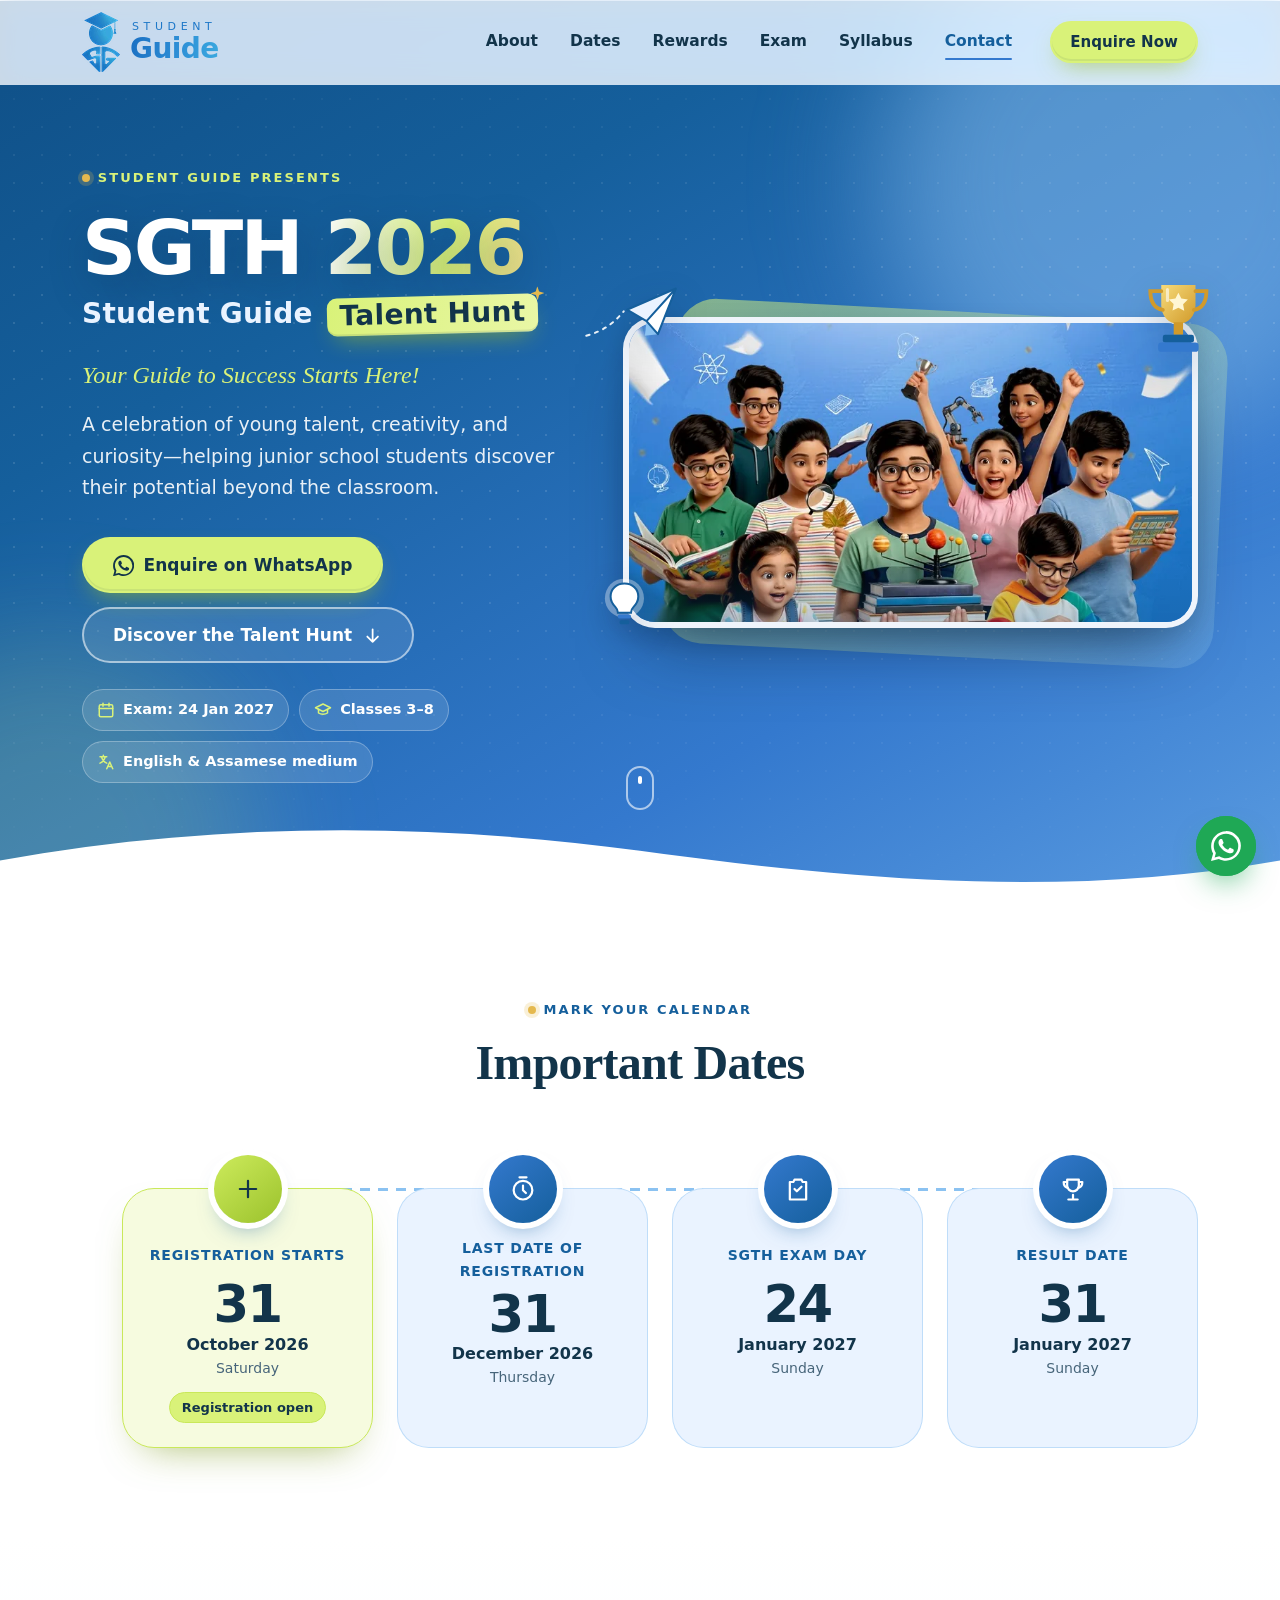
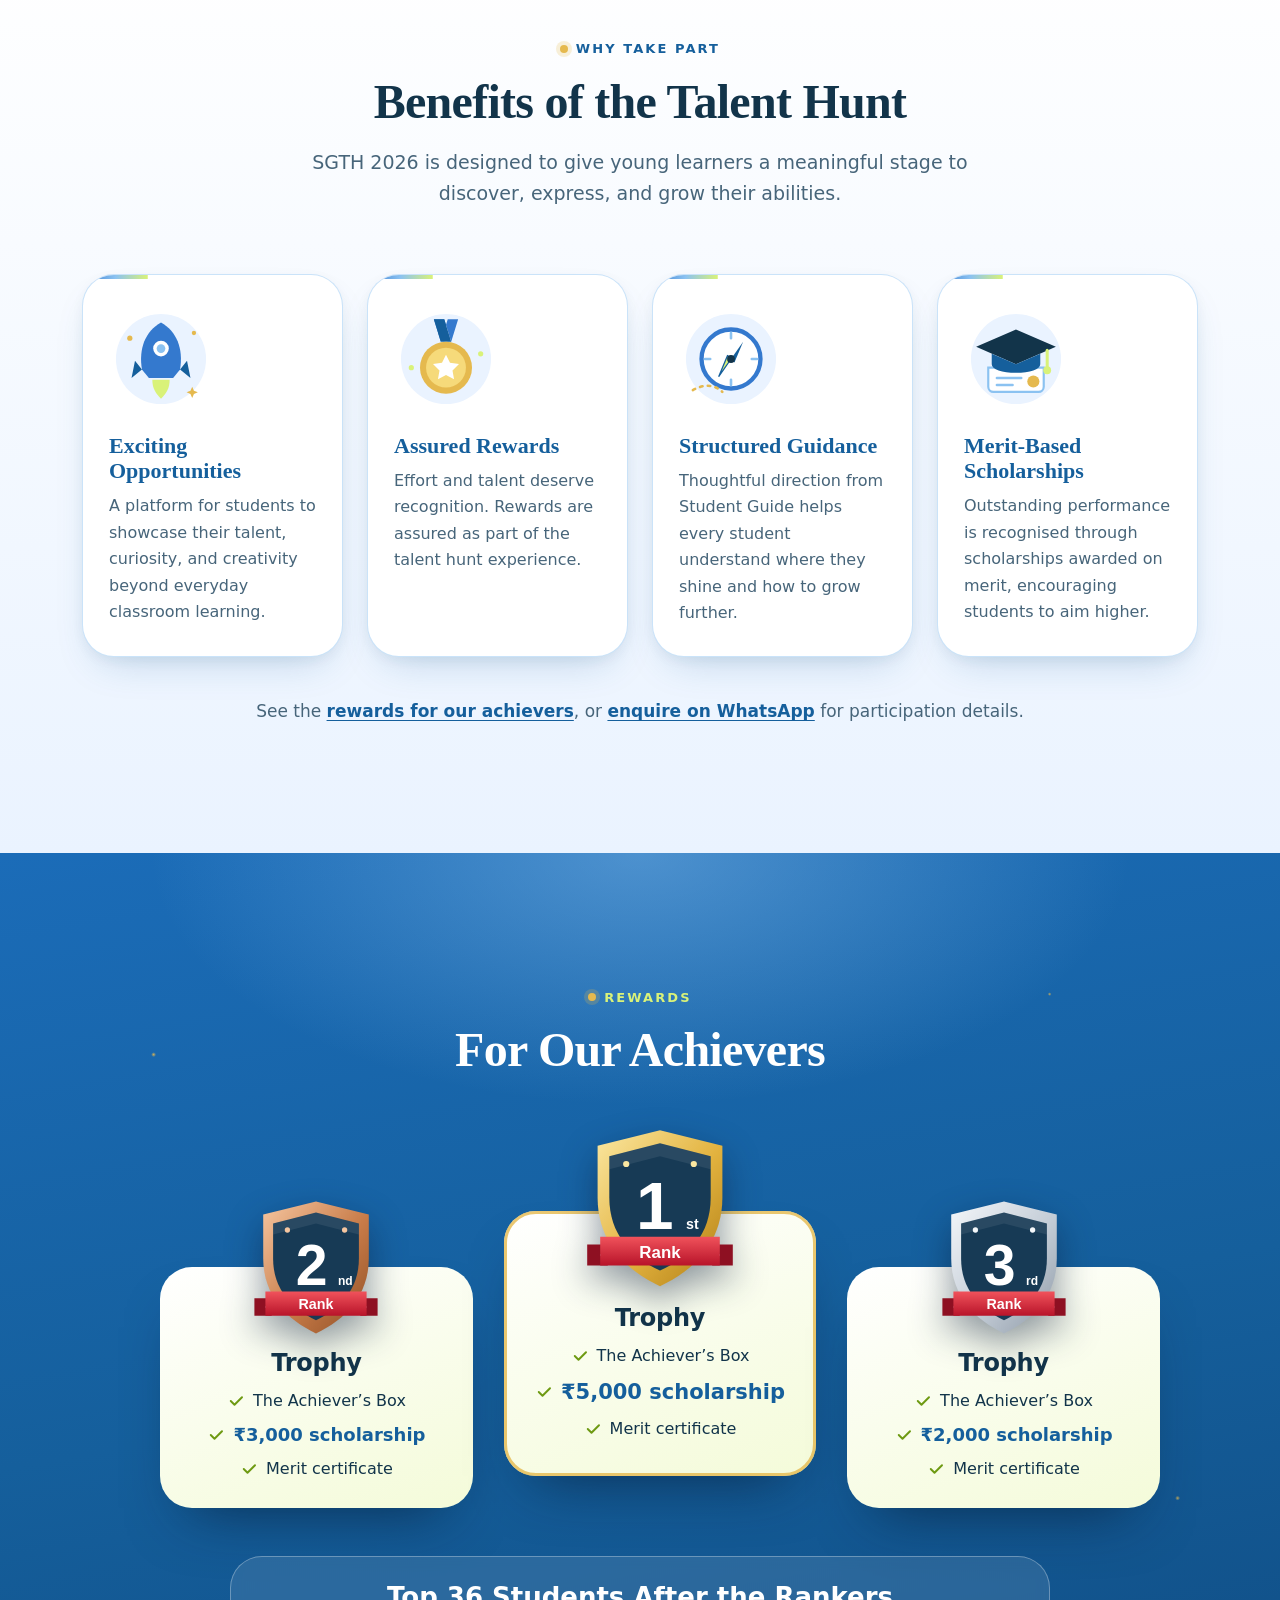
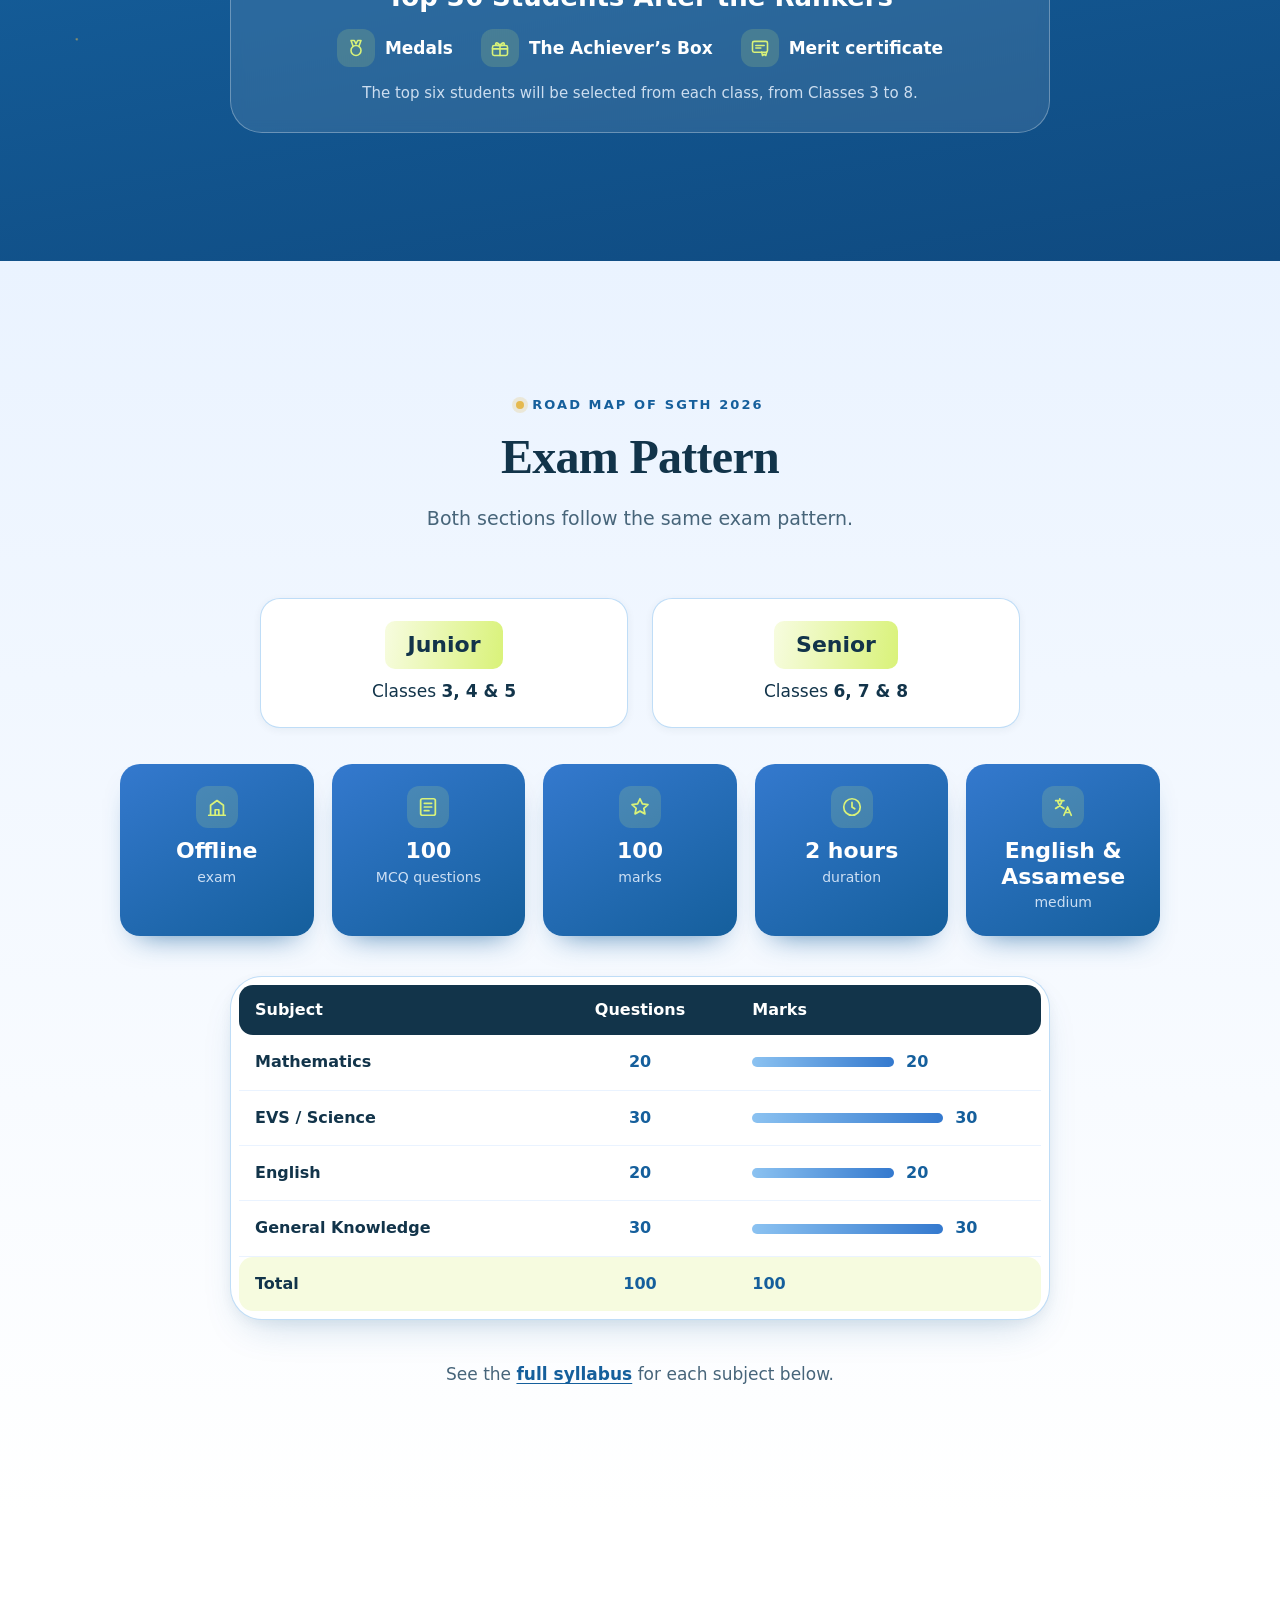
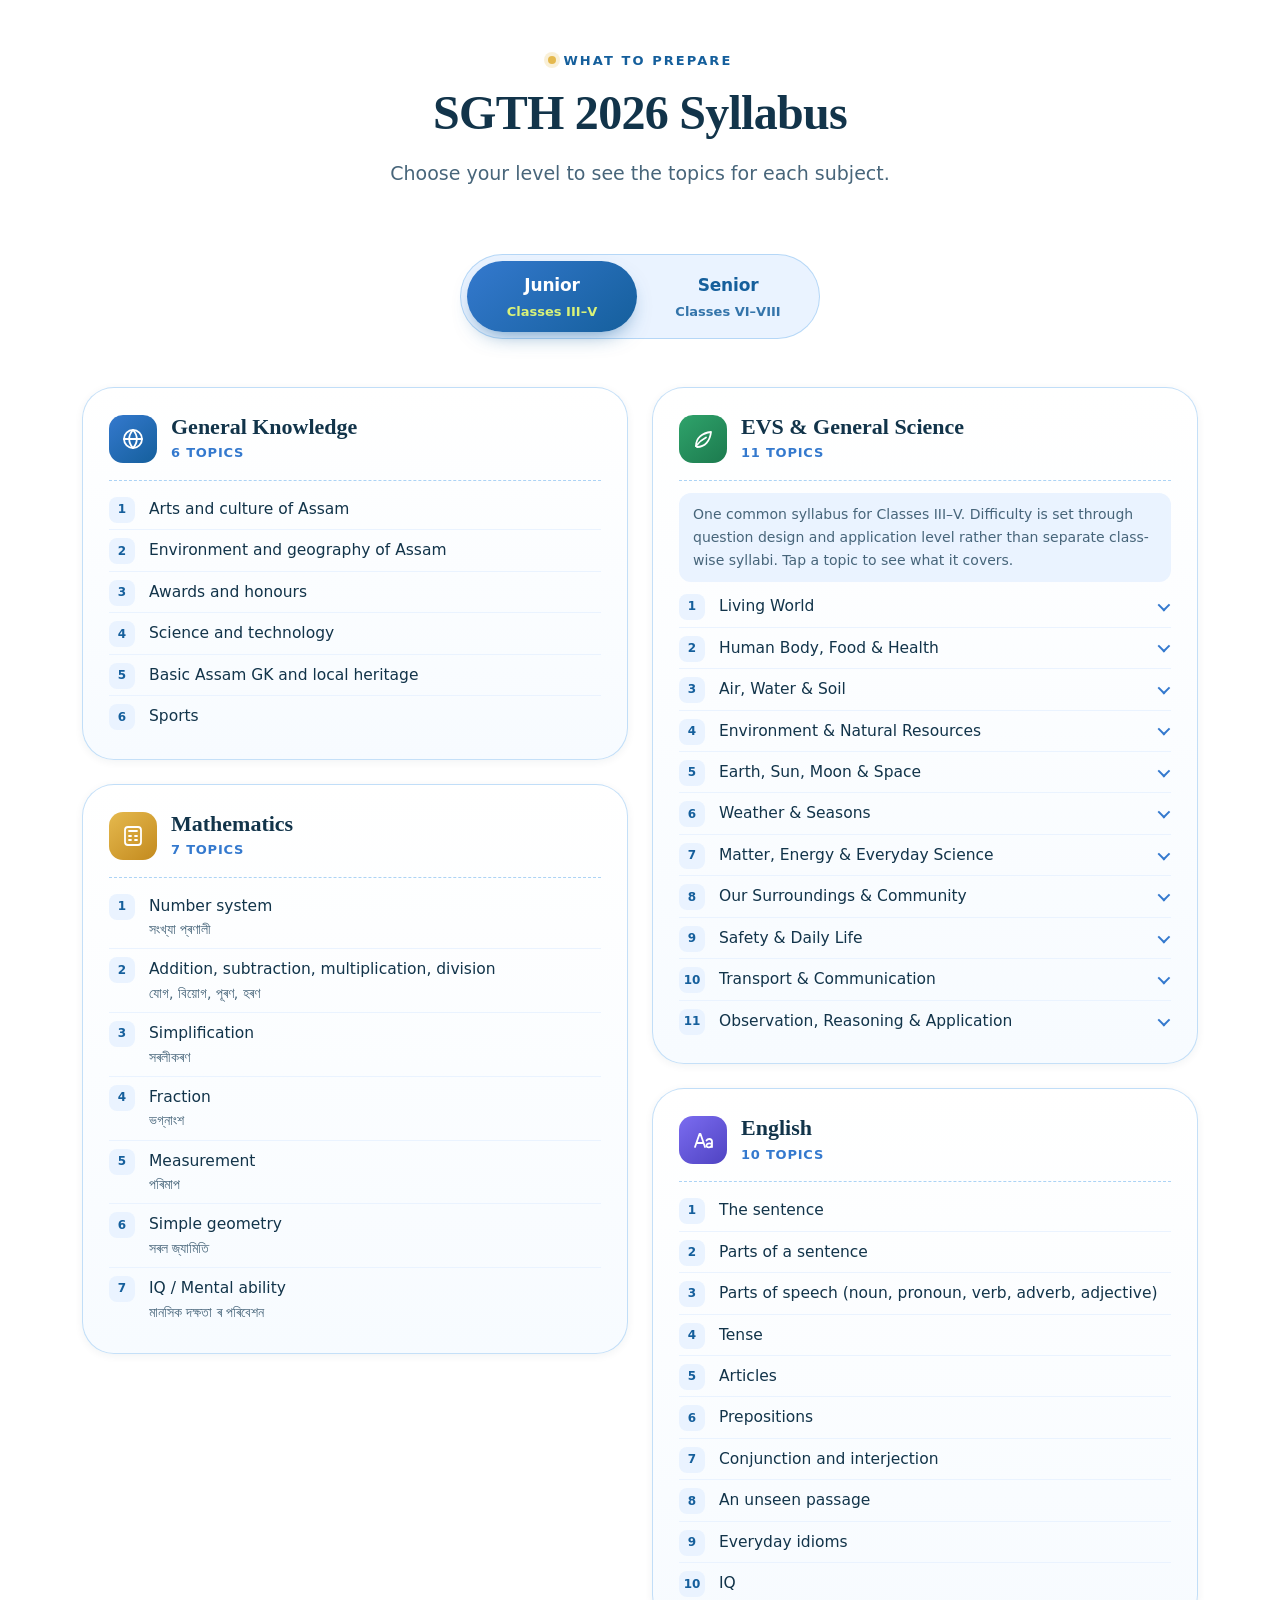
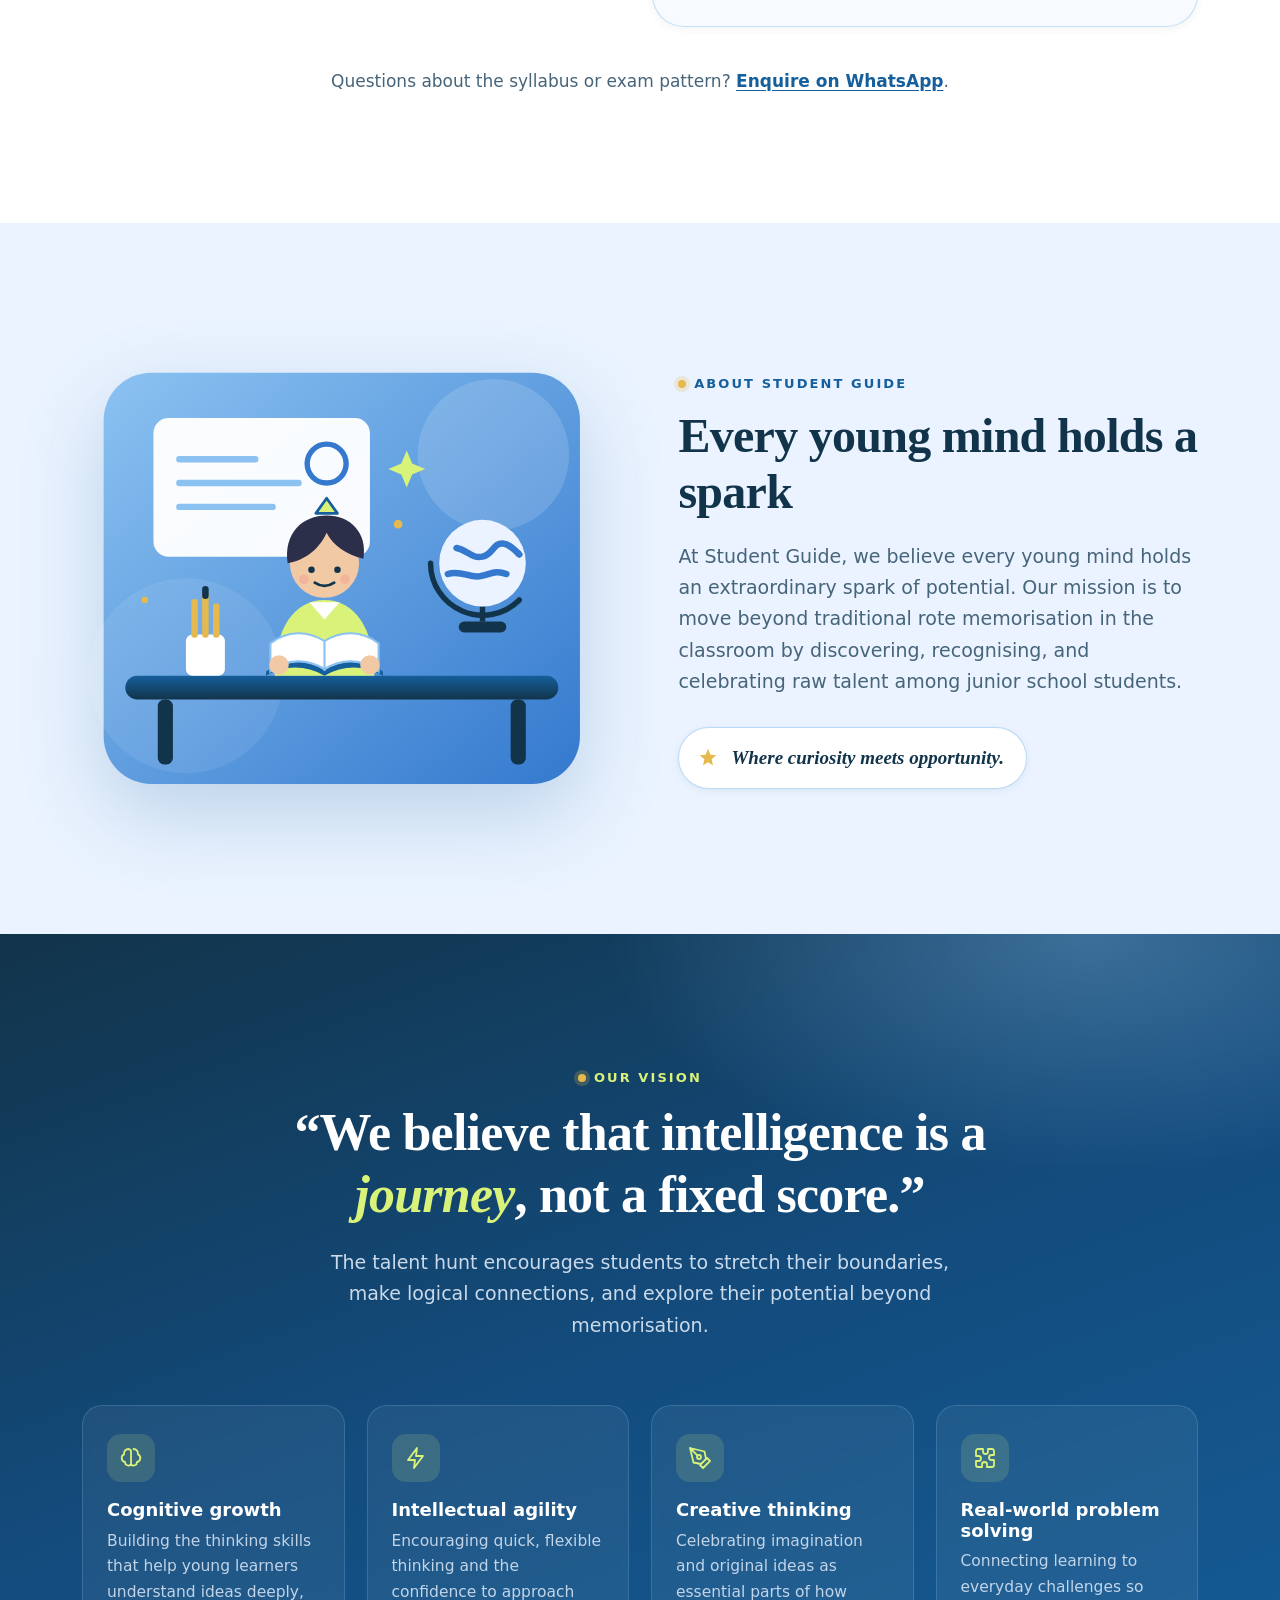
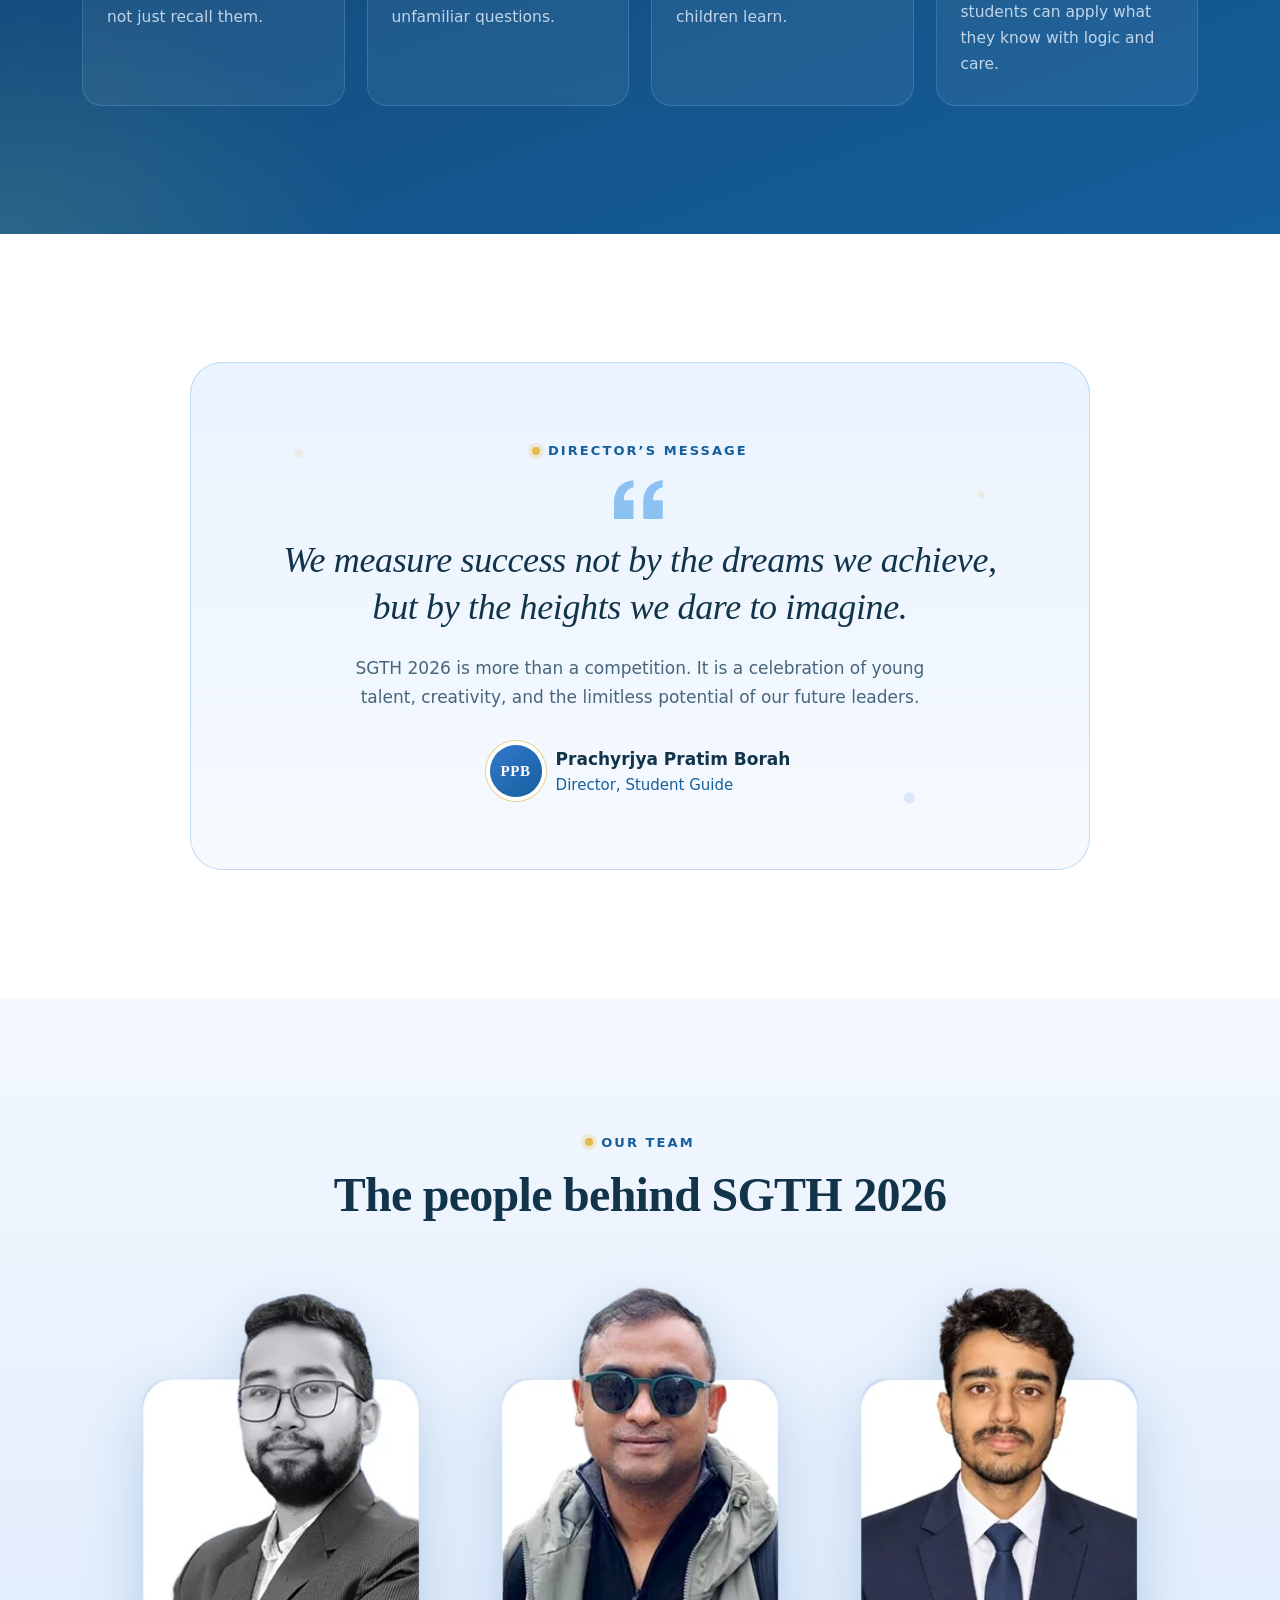
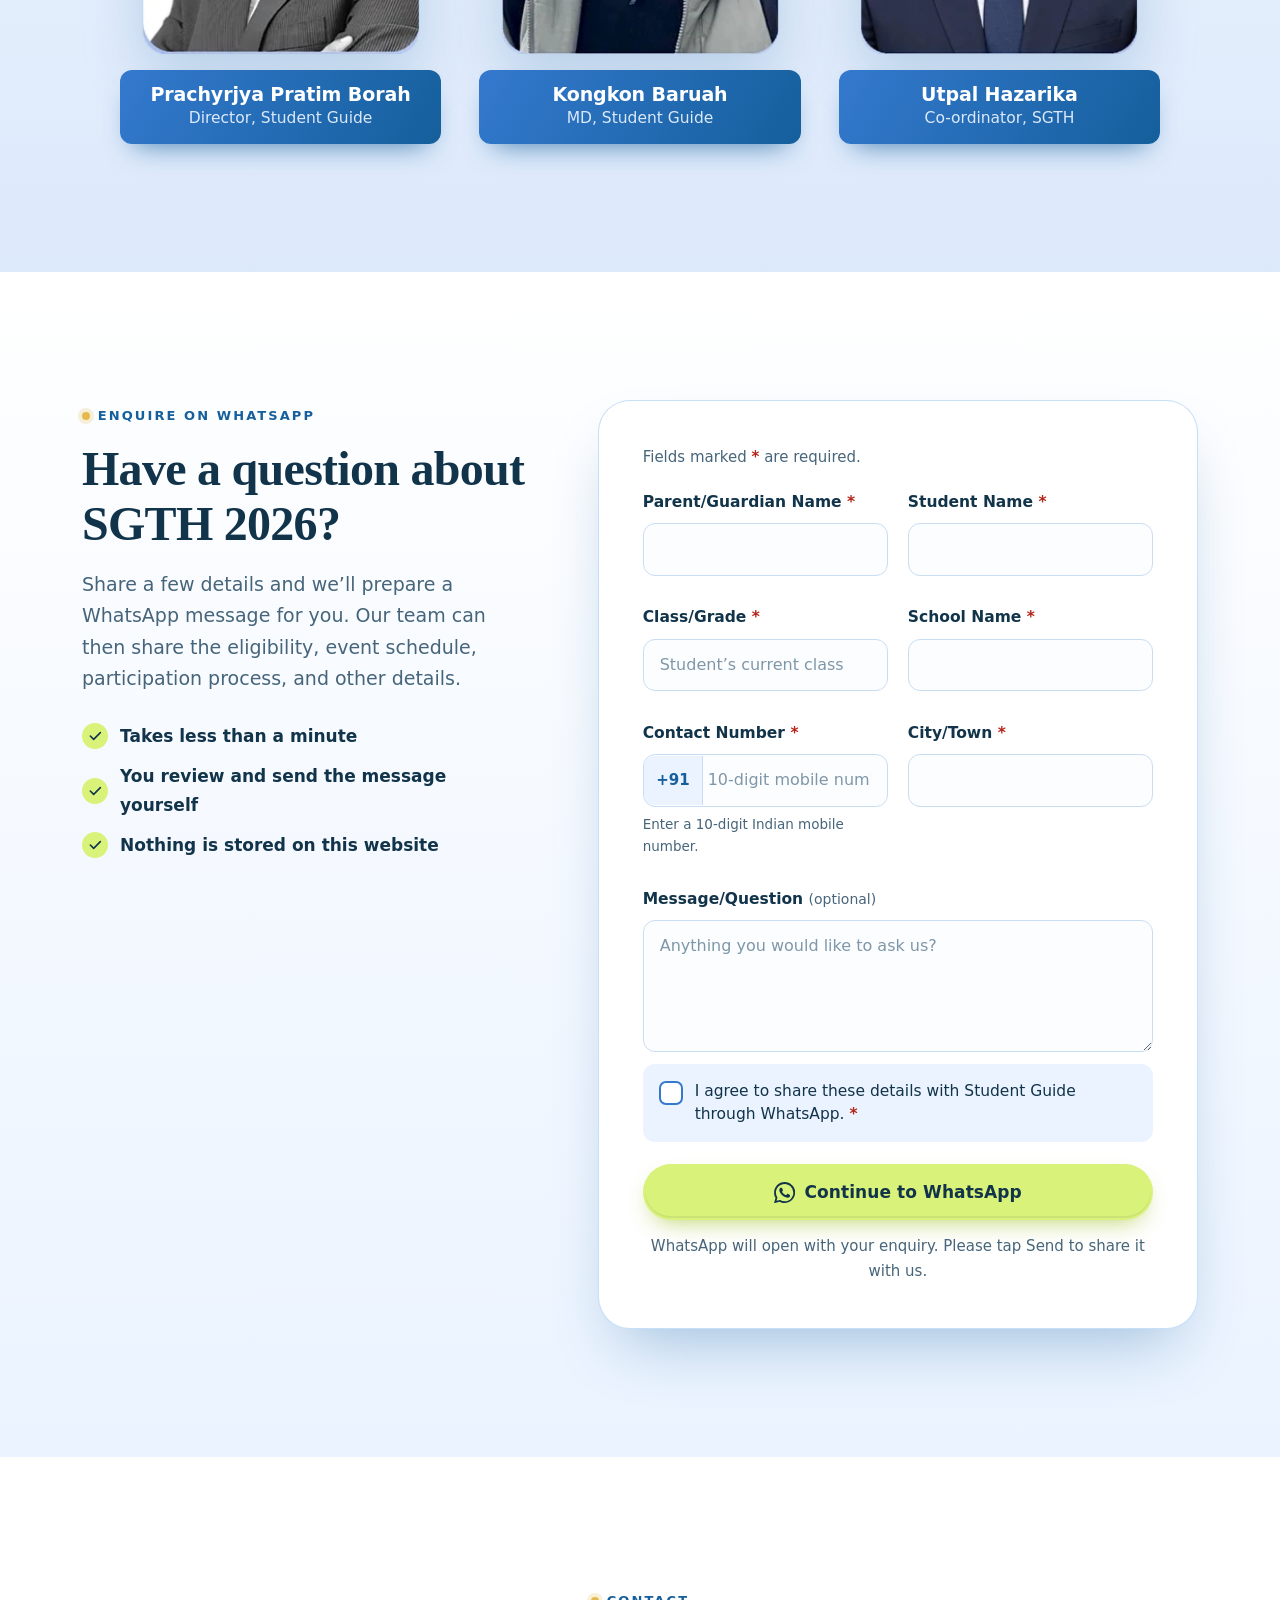
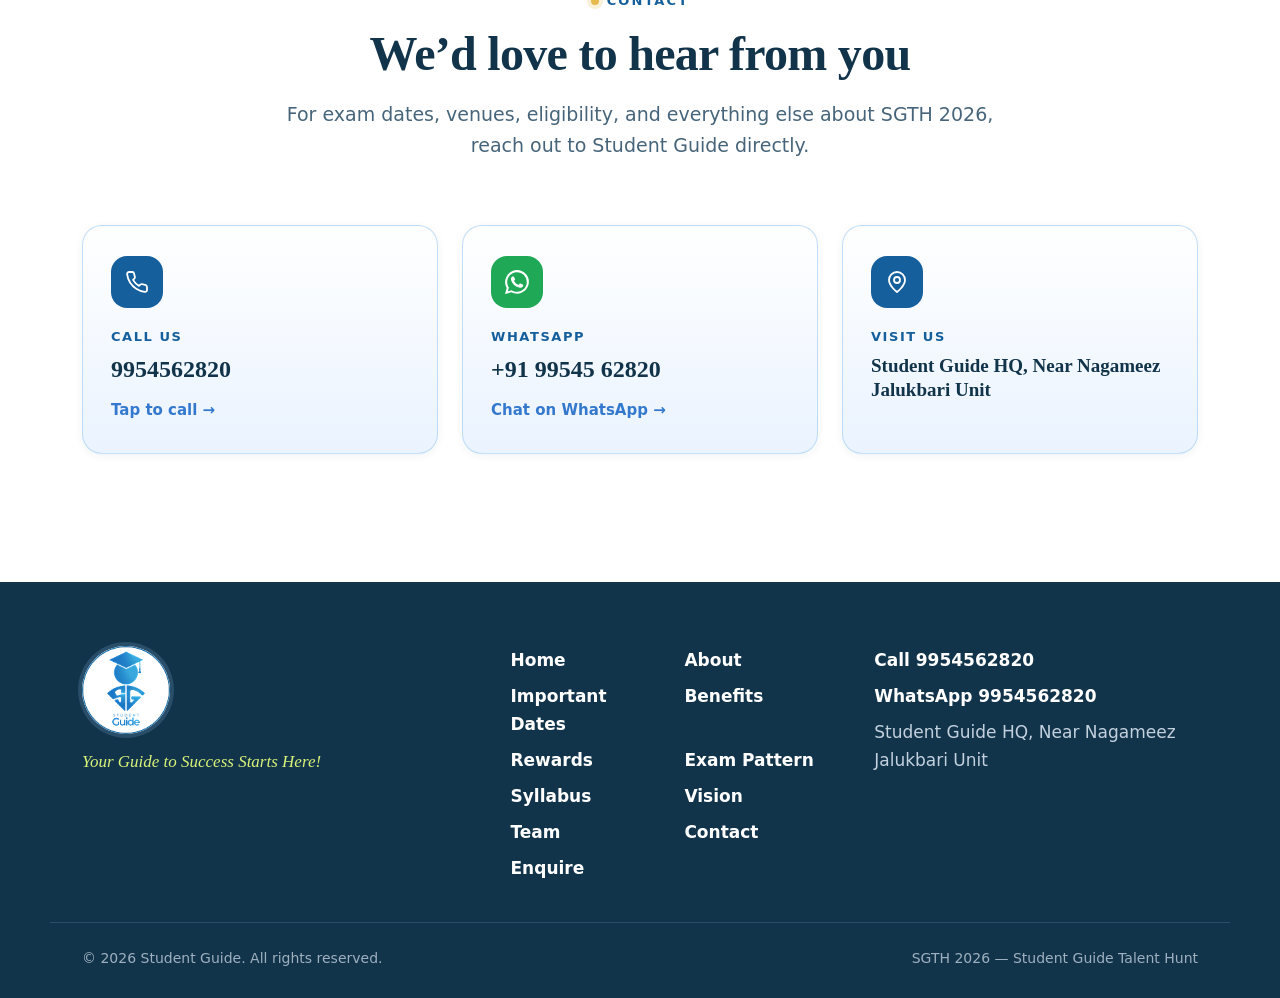
==== commit e146bb92: "Add Search Console verification file and a Content Security Policy - google6791b66ee6c728be.html for" ====
--- a/index.html
+++ b/index.html
@@ -13,14 +13,16 @@
   <meta property="og:image" content="https://dibyajyotisatnami.github.io/talant-hunt/assets/images/hero-students-1300.jpg">
   <meta name="twitter:card" content="summary_large_image">
   <link rel="canonical" href="https://dibyajyotisatnami.github.io/talant-hunt/">
-  <!-- Google Search Console verification: paste the google-site-verification meta tag here -->
+  <meta http-equiv="Content-Security-Policy" content="default-src 'self'; script-src 'self' 'sha256-/x7W7R75k8Roq0WaVRQX9blP4OufE5xbAdzklGxsgpw='; style-src 'self' 'unsafe-inline' https://fonts.googleapis.com; font-src https://fonts.gstatic.com; img-src 'self' data:; connect-src 'self'; object-src 'none'; base-uri 'self'; form-action 'self'; upgrade-insecure-requests">
+  <meta name="referrer" content="strict-origin-when-cross-origin">
+  <!-- Google Search Console: verified with google6791b66ee6c728be.html in the site root -->
   <link rel="icon" href="assets/images/favicon-48.png" type="image/png" sizes="48x48">
   <link rel="apple-touch-icon" href="assets/images/apple-touch-icon.png">
 
   <link rel="preconnect" href="https://fonts.googleapis.com">
   <link rel="preconnect" href="https://fonts.gstatic.com" crossorigin>
   <link href="https://fonts.googleapis.com/css2?family=Fraunces:opsz,wght@9..144,500;9..144,600;9..144,700&family=Montserrat:wght@500;700;800&family=Noto+Sans+Bengali:wght@500&family=Plus+Jakarta+Sans:wght@400;500;600;700;800&display=swap" rel="stylesheet">
-  <link rel="stylesheet" href="css/styles.css?v=13">
+  <link rel="stylesheet" href="css/styles.css?v=14">
   <script>document.documentElement.classList.add('js');</script>
 </head>
 <body>
@@ -1020,6 +1022,6 @@
     </symbol>
   </svg>
 
-  <script src="js/main.js?v=13" defer></script>
+  <script src="js/main.js?v=14" defer></script>
 </body>
 </html>
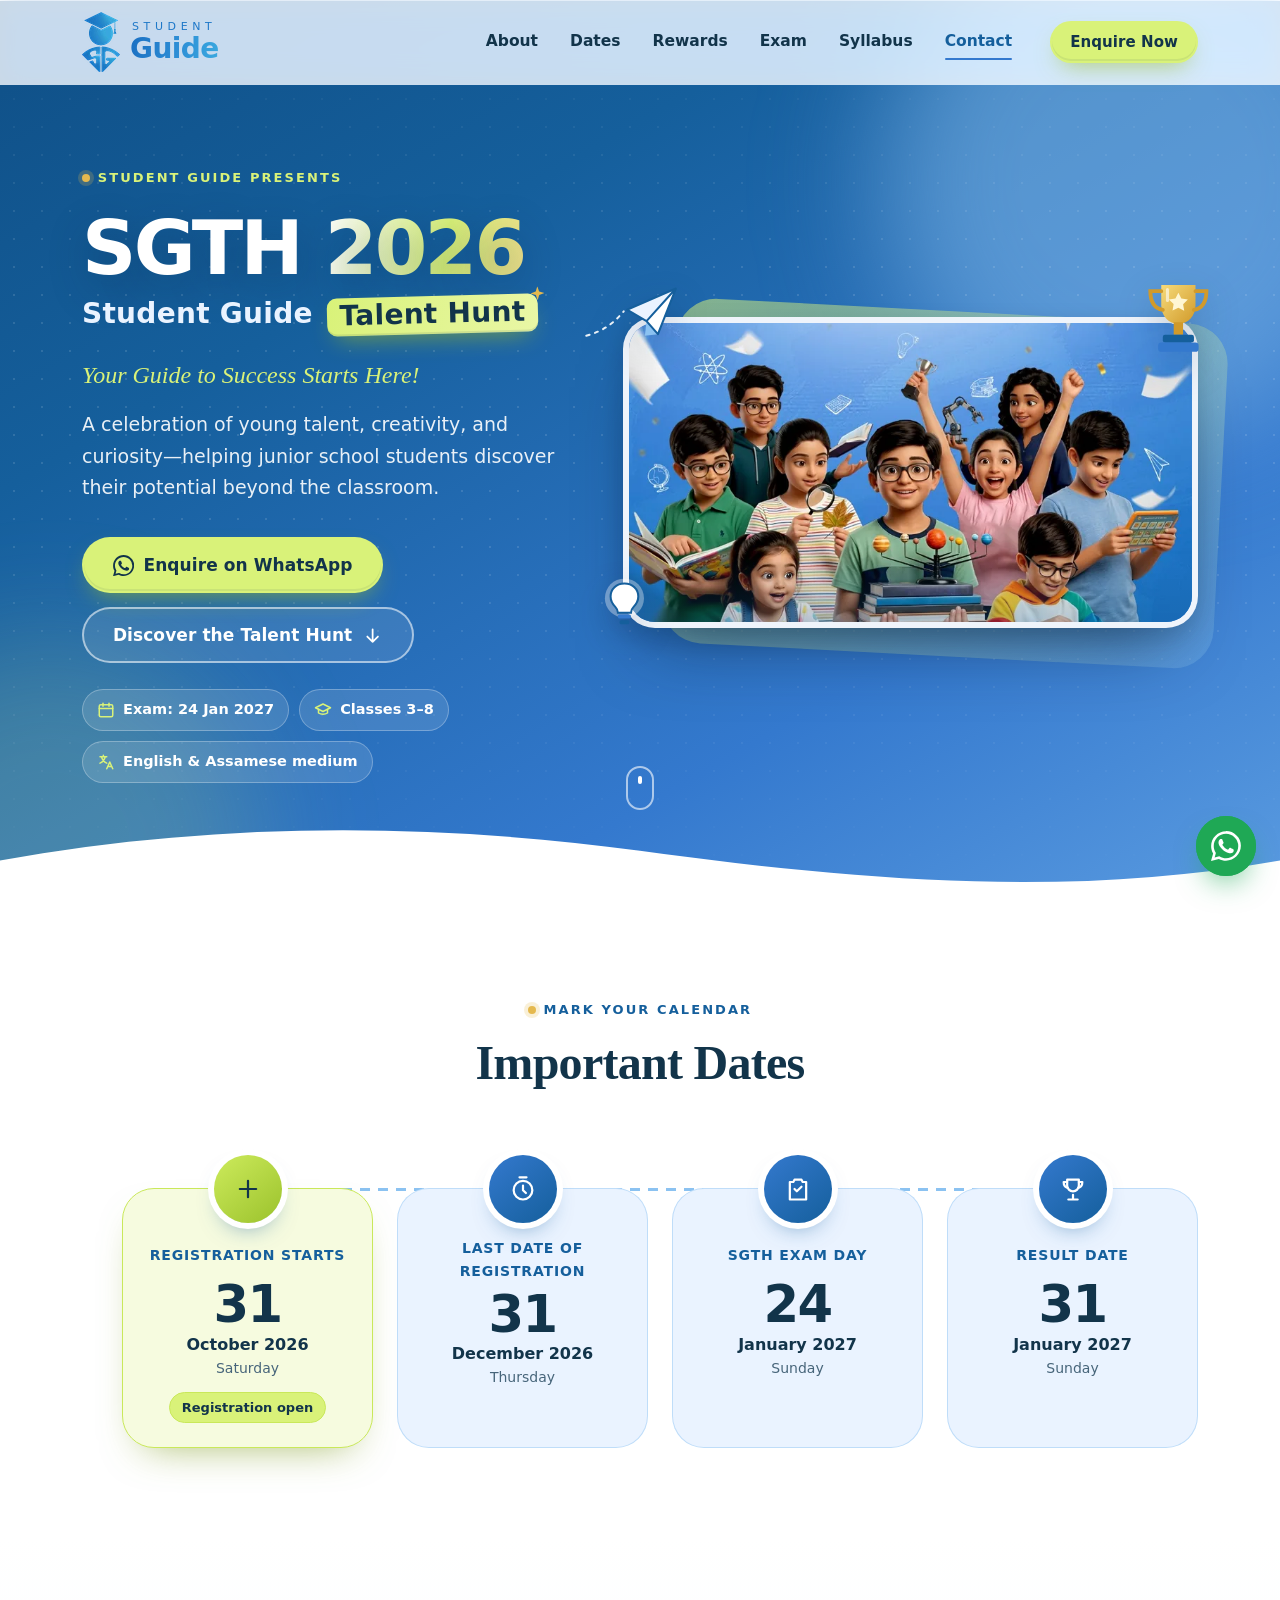
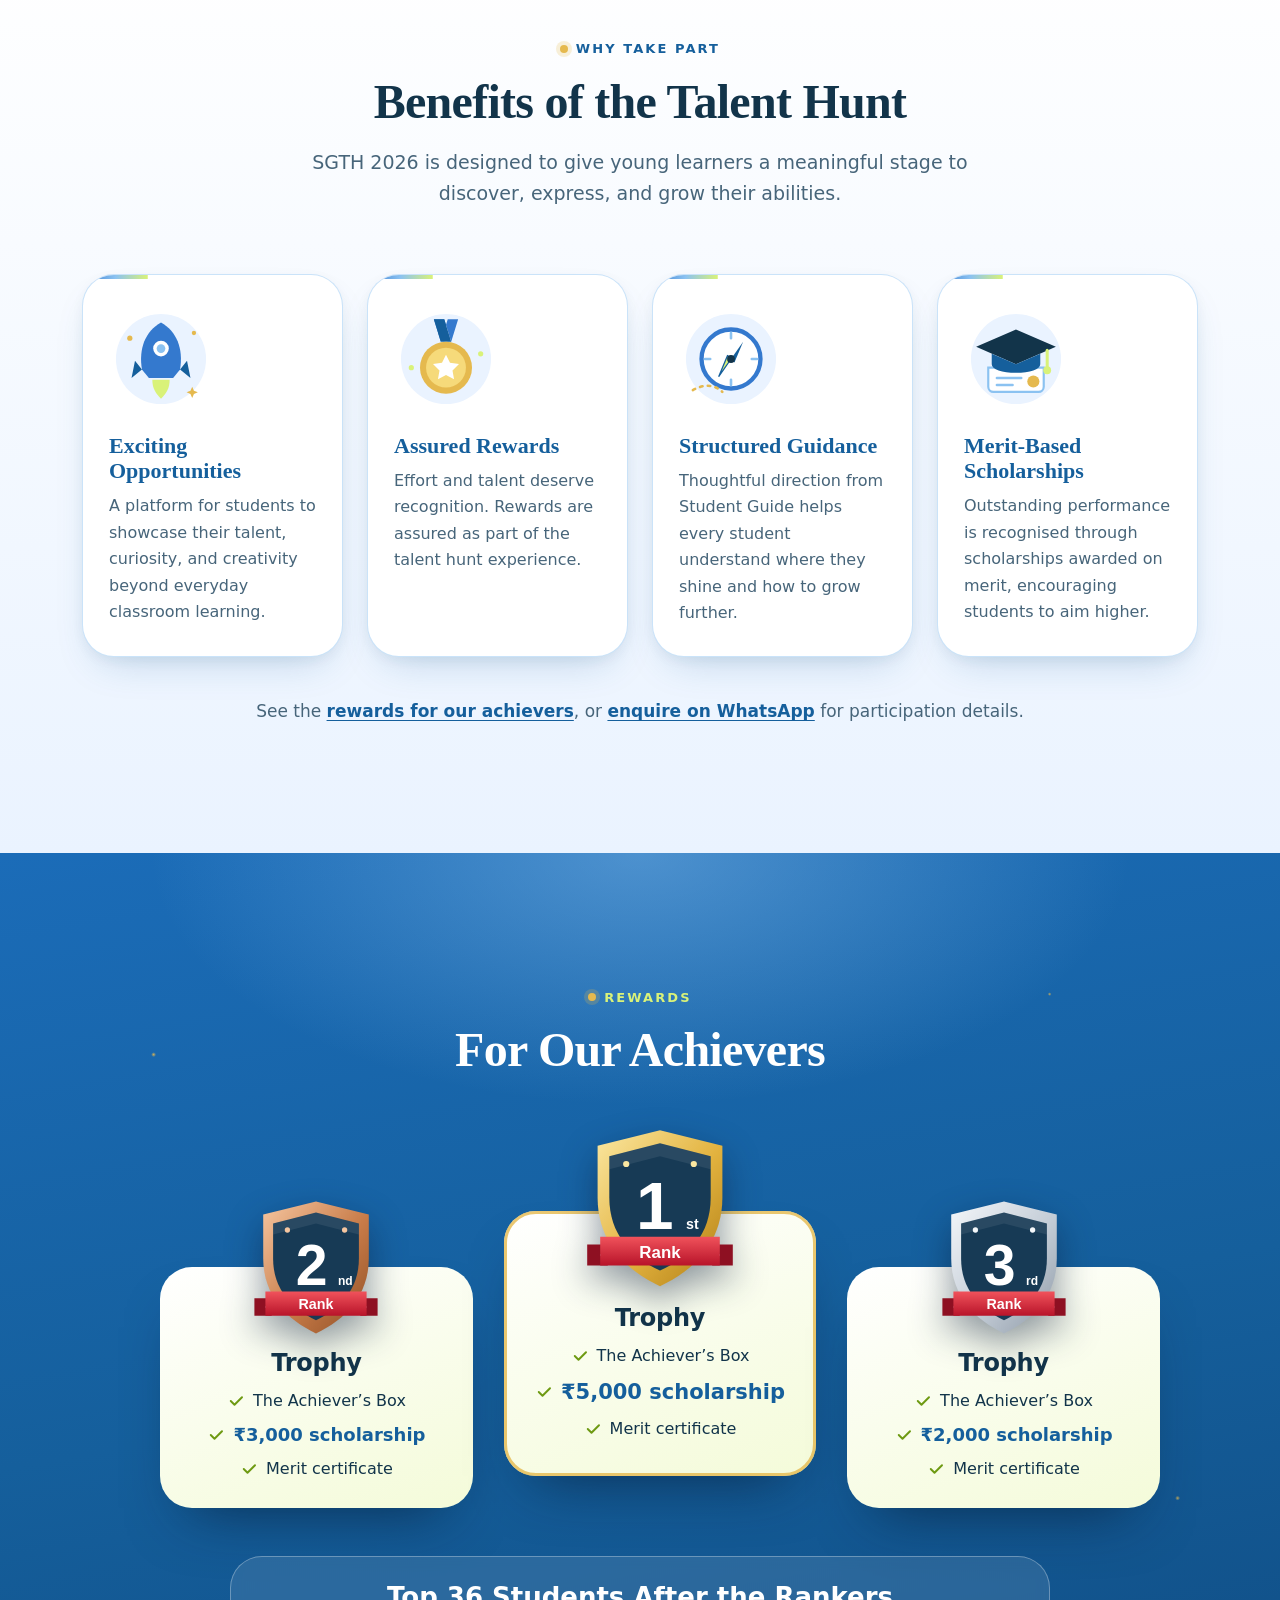
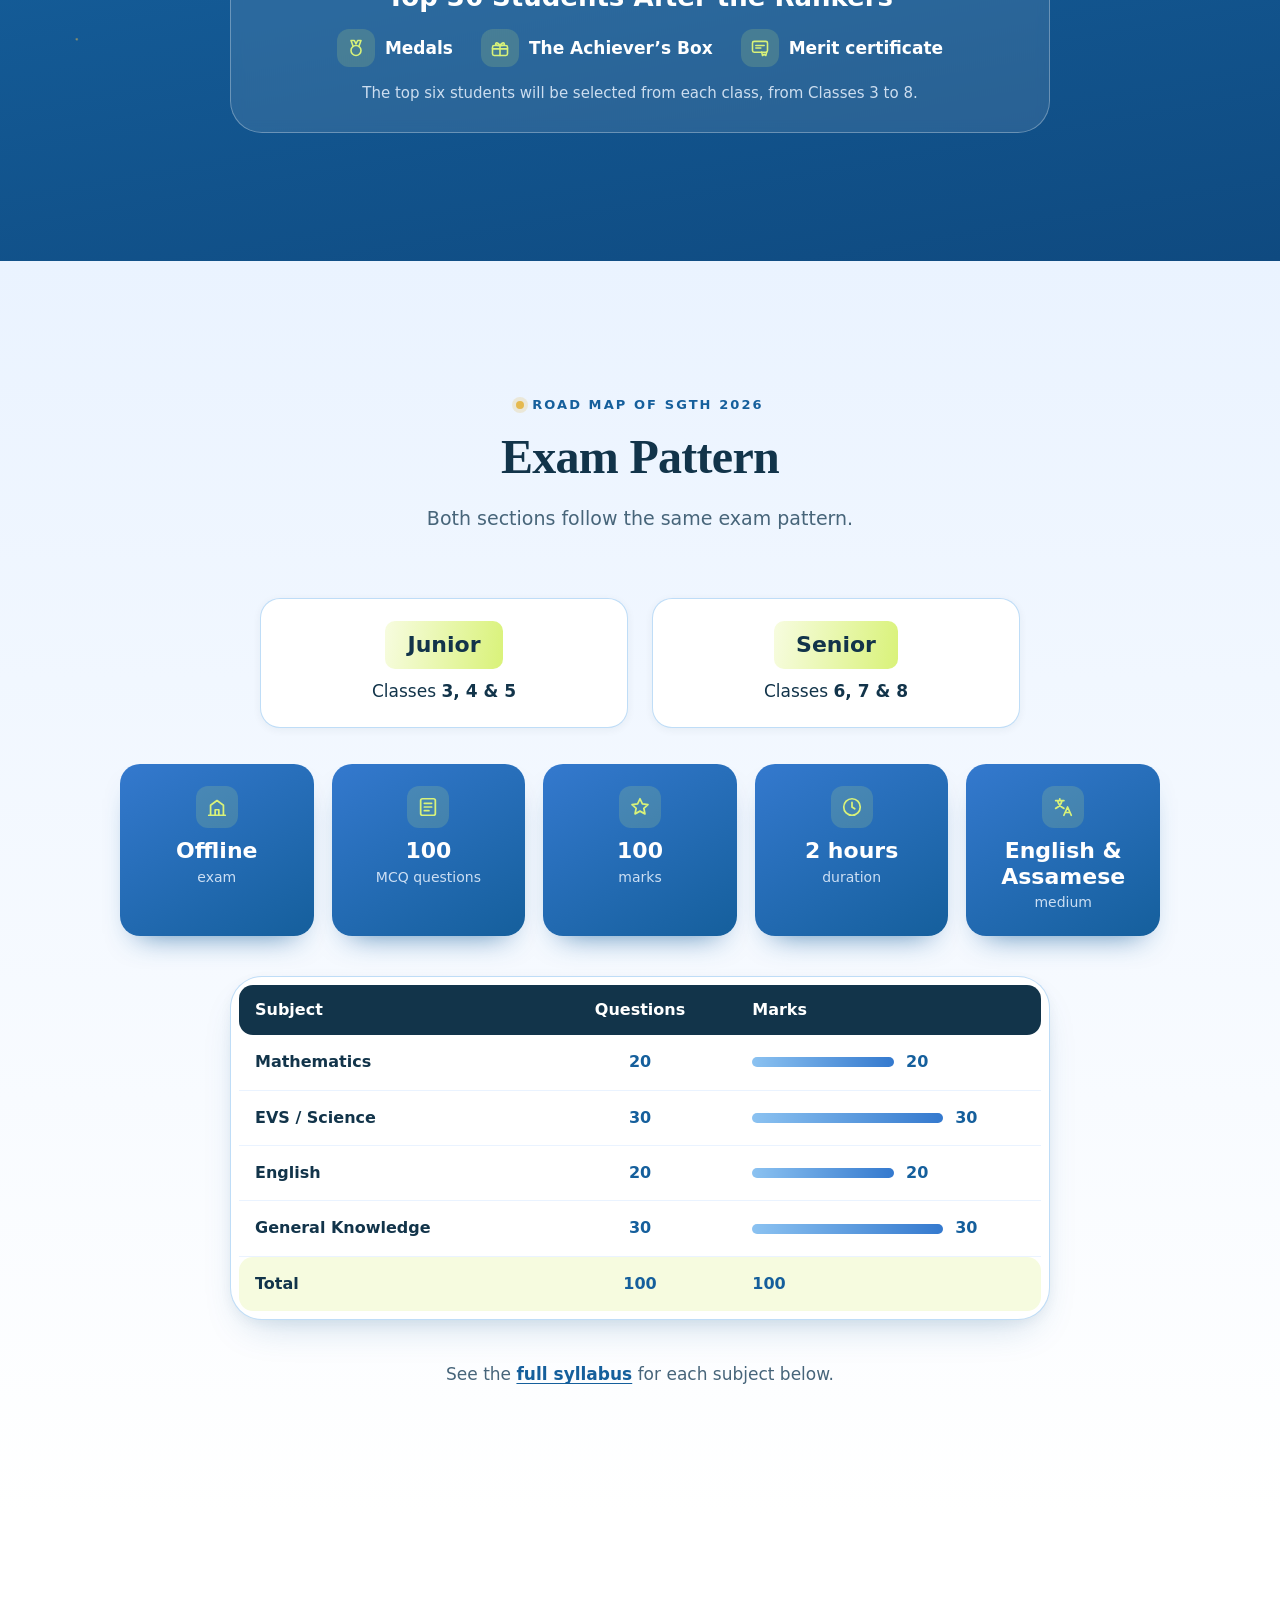
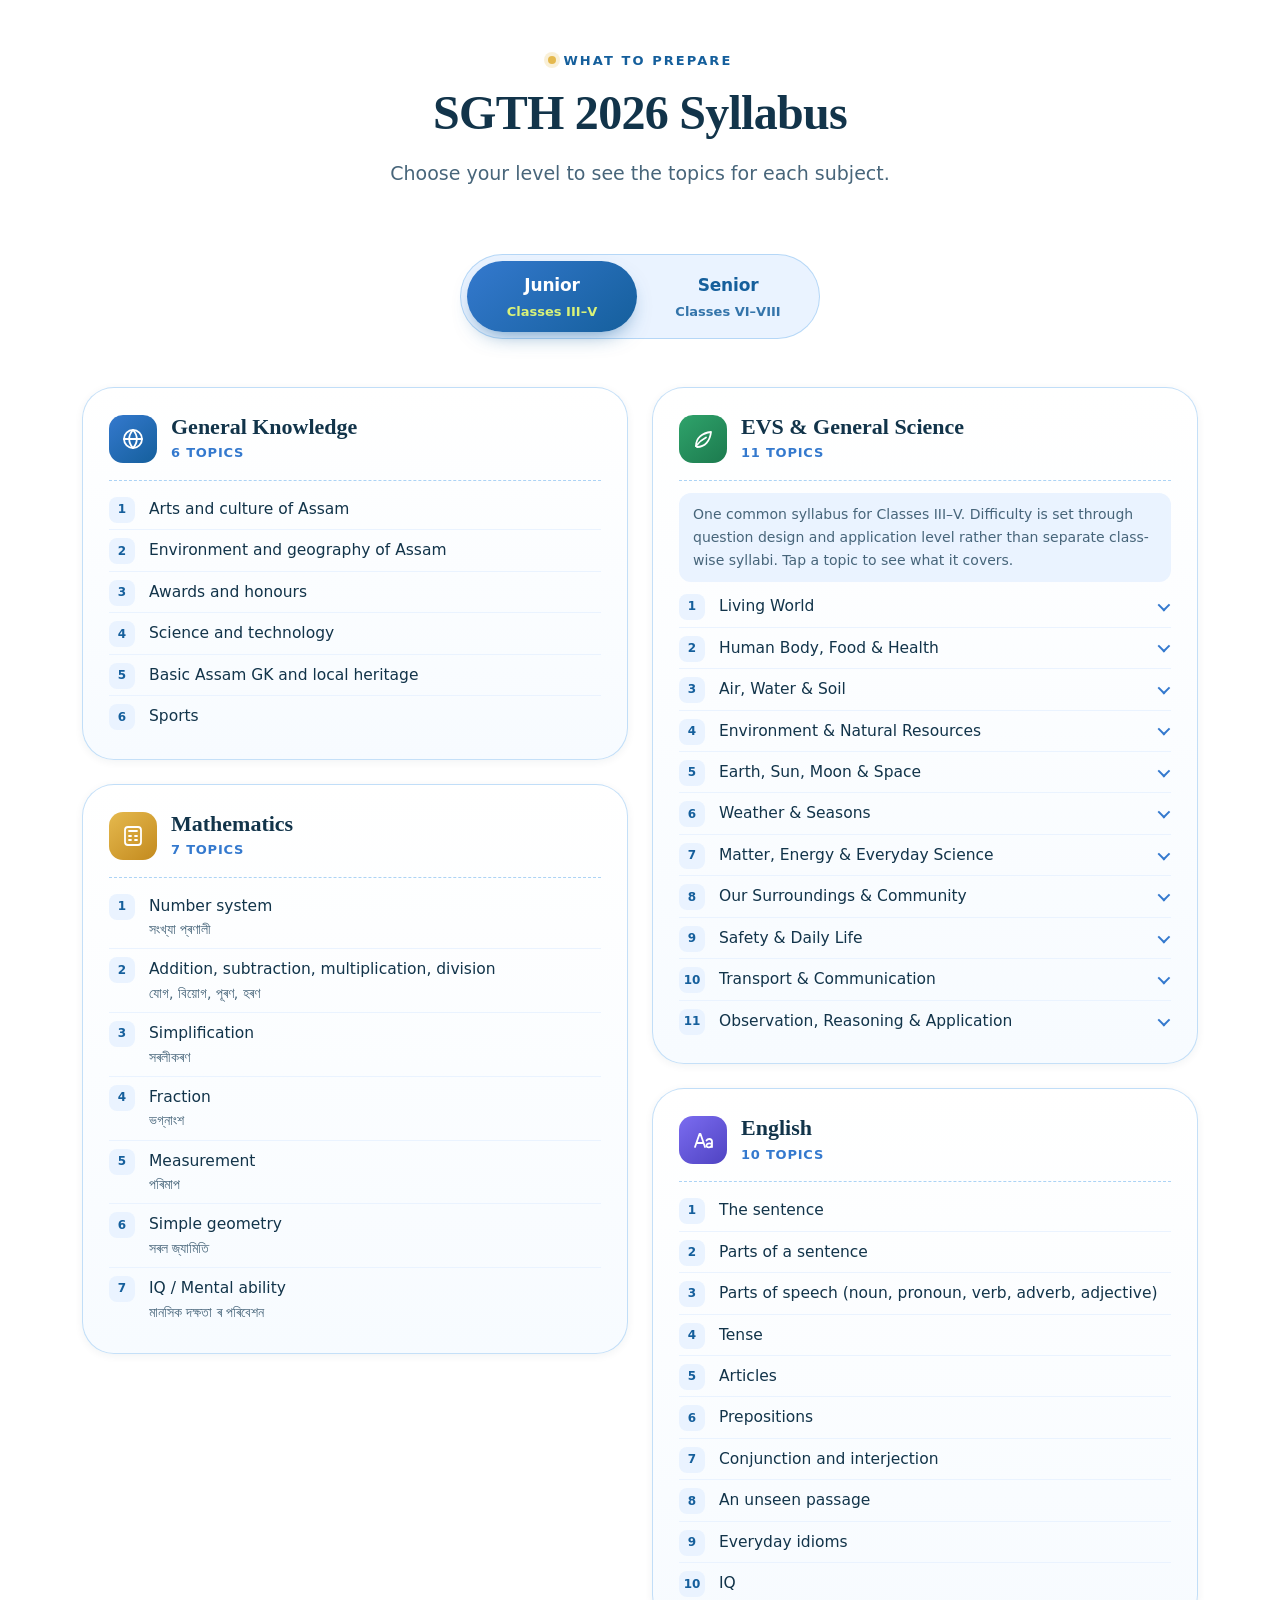
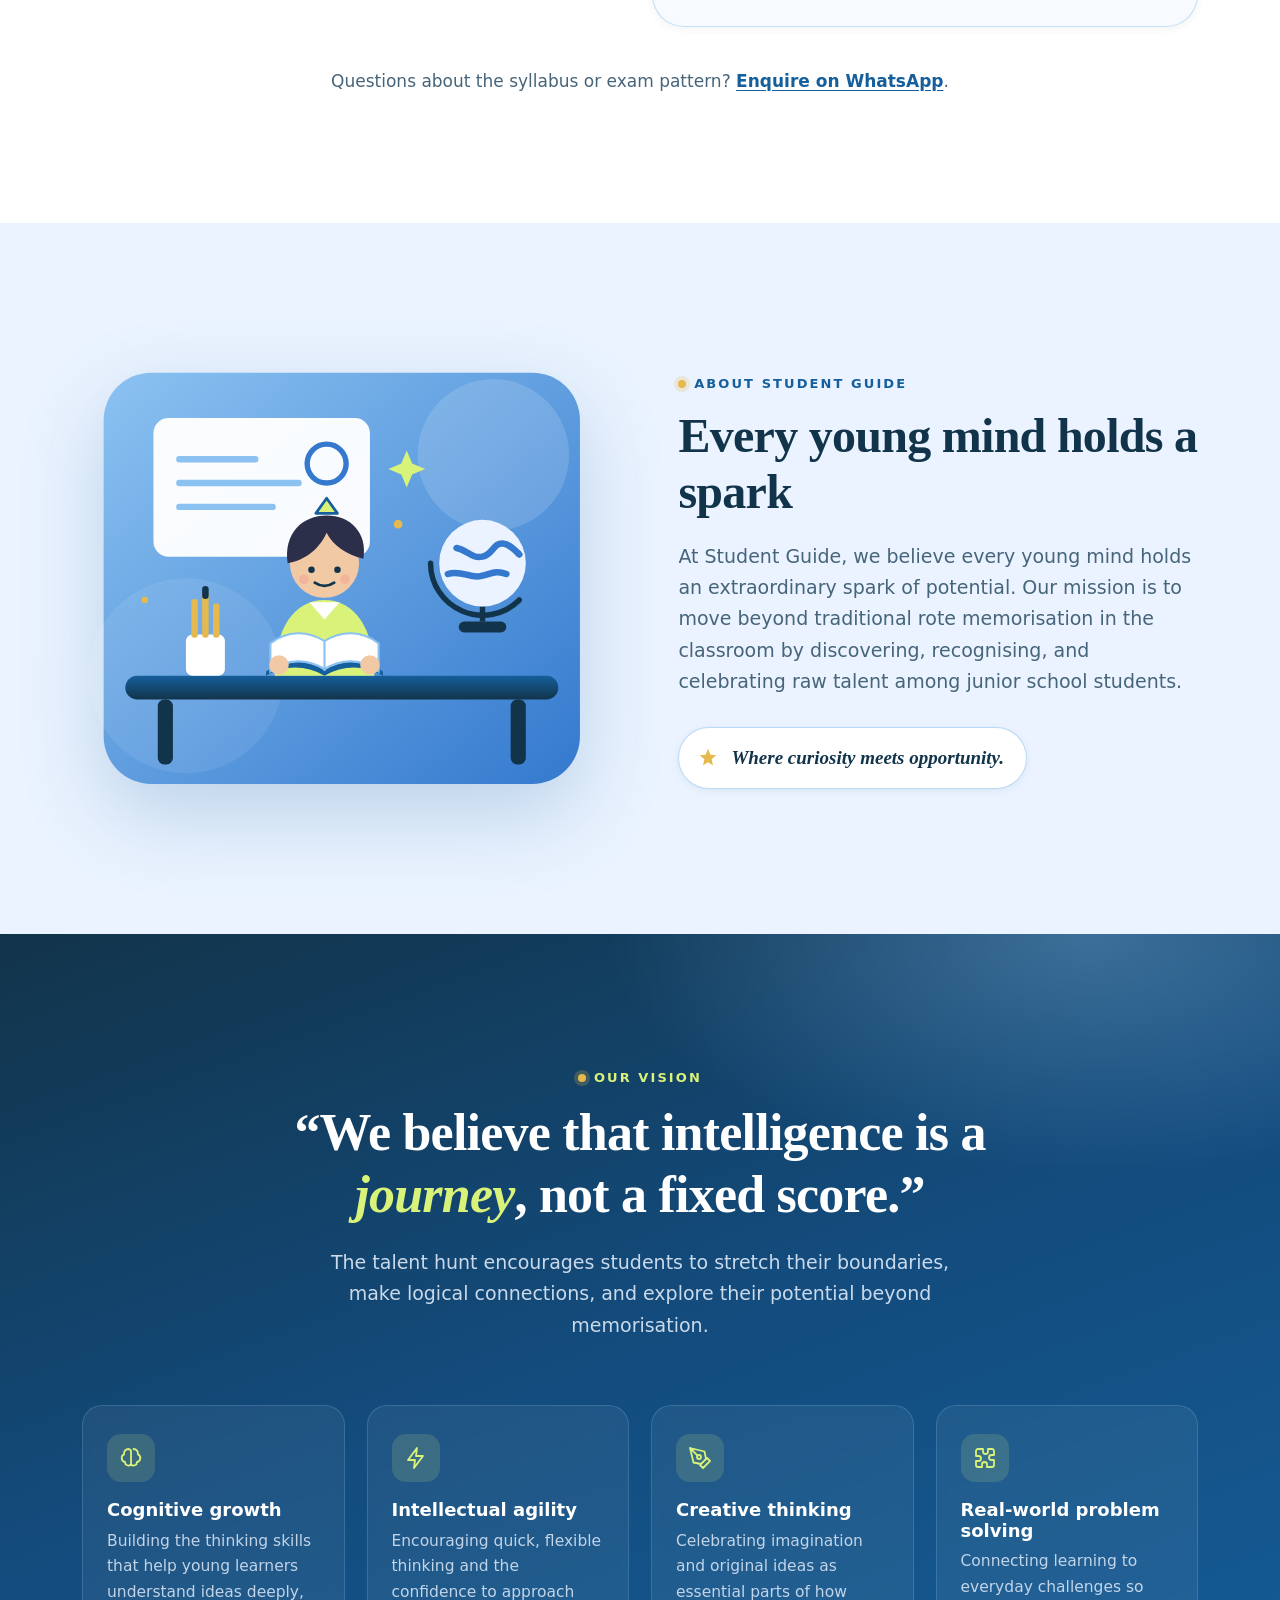
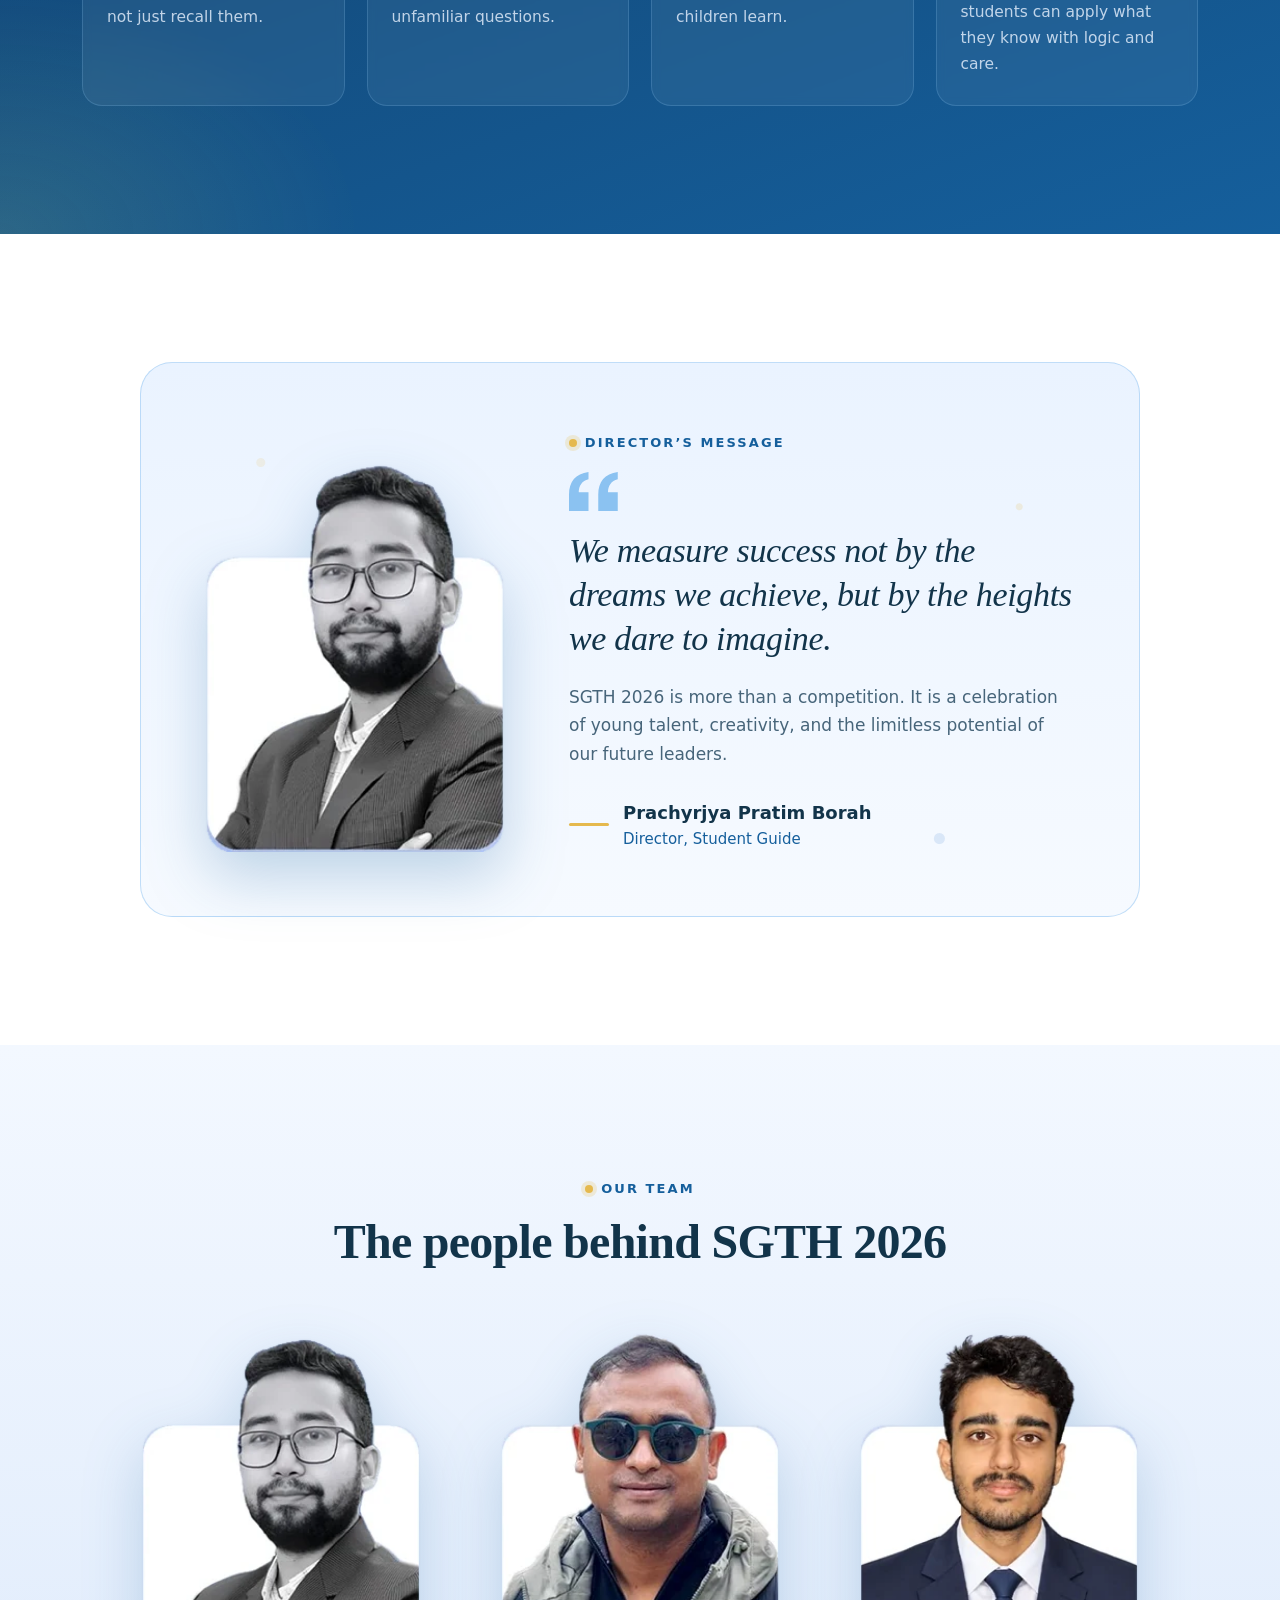
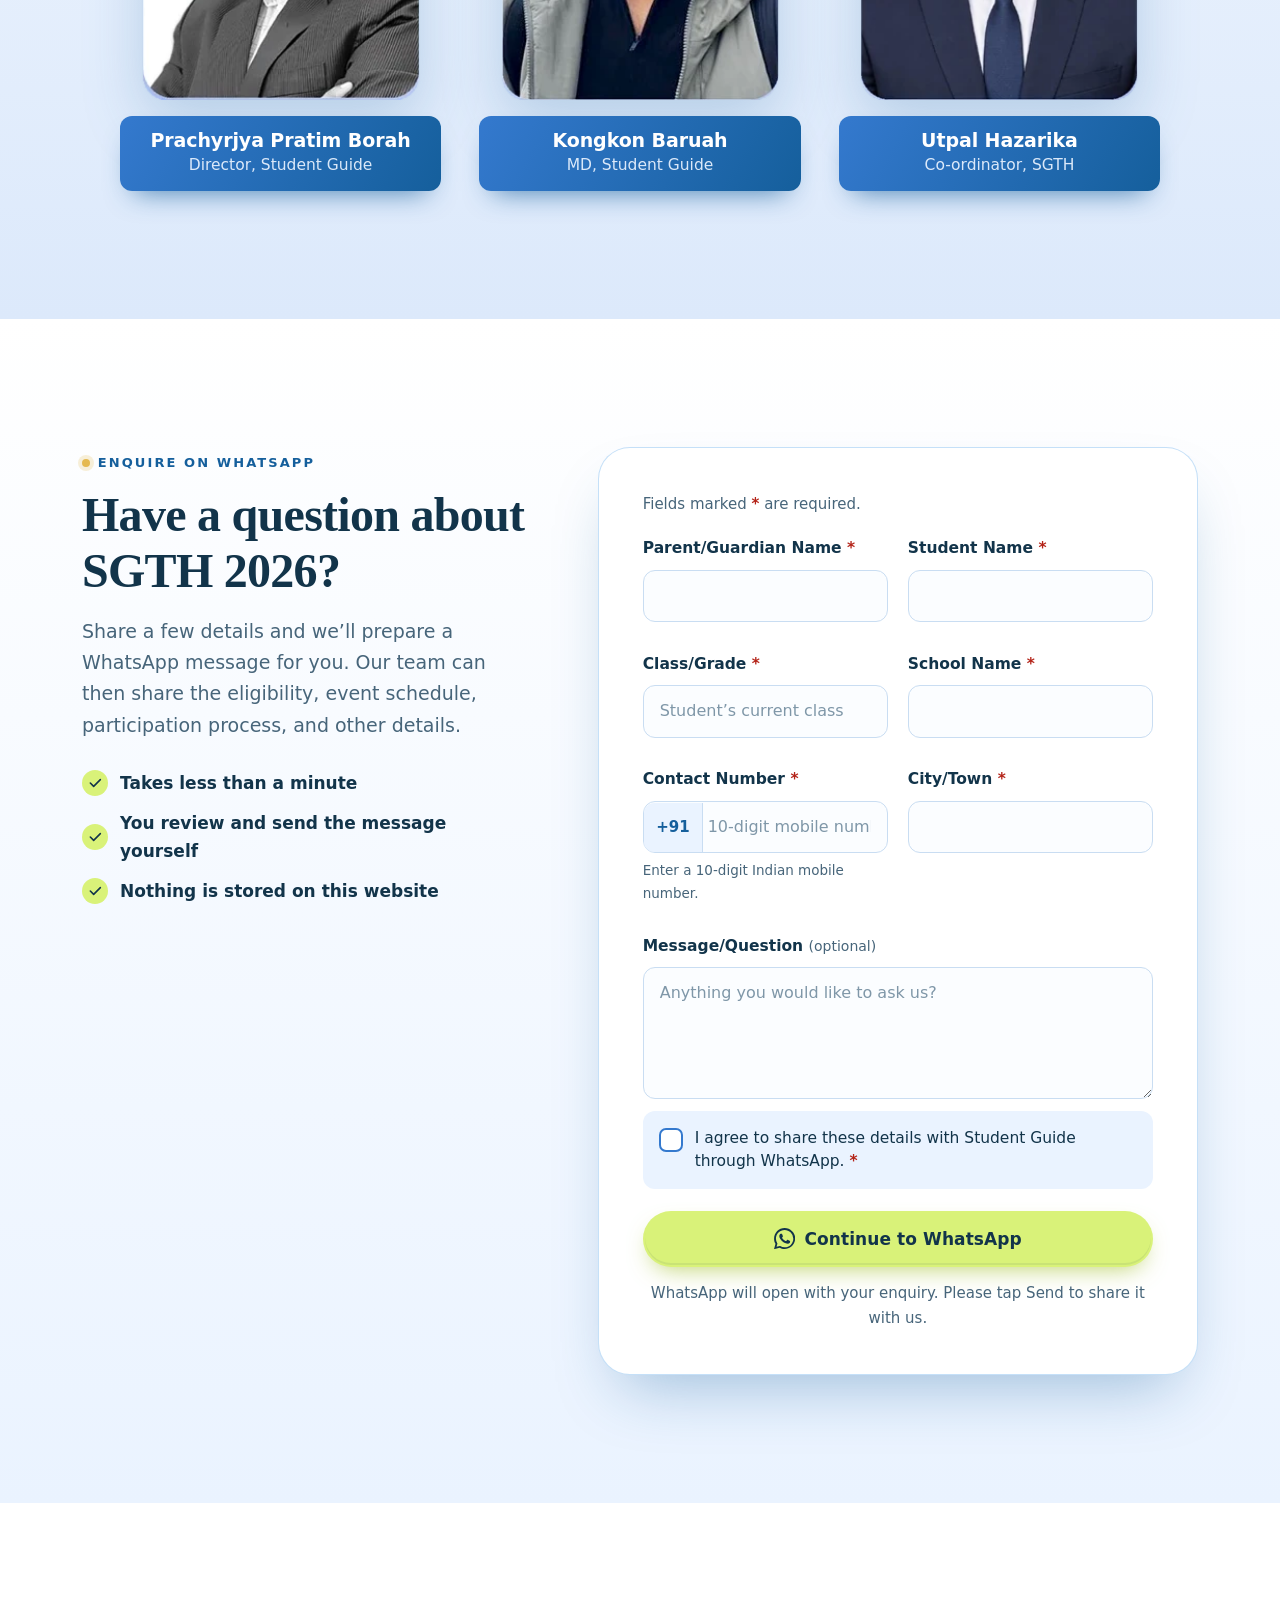
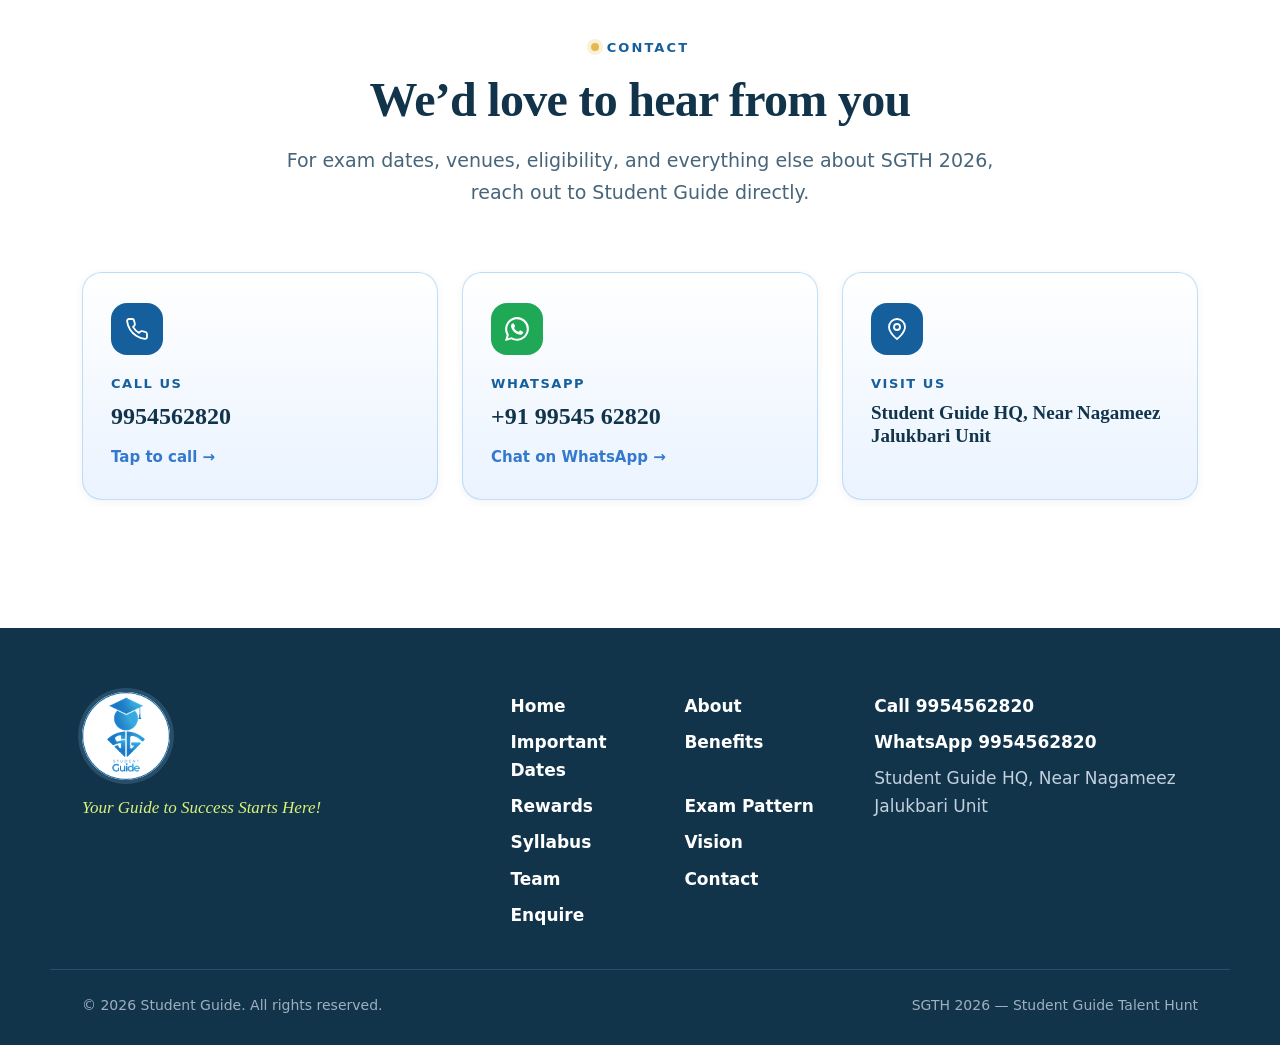
==== commit 665fe9ce: "Show the director's photo in the Director's message Two-column card on laptop (portrait beside the q" ====
--- a/index.html
+++ b/index.html
@@ -22,7 +22,7 @@
   <link rel="preconnect" href="https://fonts.googleapis.com">
   <link rel="preconnect" href="https://fonts.gstatic.com" crossorigin>
   <link href="https://fonts.googleapis.com/css2?family=Fraunces:opsz,wght@9..144,500;9..144,600;9..144,700&family=Montserrat:wght@500;700;800&family=Noto+Sans+Bengali:wght@500&family=Plus+Jakarta+Sans:wght@400;500;600;700;800&display=swap" rel="stylesheet">
-  <link rel="stylesheet" href="css/styles.css?v=14">
+  <link rel="stylesheet" href="css/styles.css?v=15">
   <script>document.documentElement.classList.add('js');</script>
 </head>
 <body>
@@ -762,20 +762,28 @@
     <section class="section director" aria-labelledby="director-title">
       <div class="container">
         <figure class="director-card reveal">
-          <h2 id="director-title" class="sr-only">Director’s message</h2>
-          <p class="eyebrow eyebrow-dark"><span class="eyebrow-dot" aria-hidden="true"></span>Director’s Message</p>
-          <svg class="quote-mark" viewBox="0 0 64 48" aria-hidden="true" width="64" height="48"><path d="M0 48V28C0 12 8 2 24 0v9c-8 2-12 8-12 16h12v23zm36 0V28c0-16 8-26 24-28v9c-8 2-12 8-12 16h12v23z" fill="currentColor"/></svg>
-          <blockquote class="director-quote">
-            <p>We measure success not by the dreams we achieve, but by the heights we dare to imagine.</p>
-          </blockquote>
-          <p class="director-note">SGTH 2026 is more than a competition. It is a celebration of young talent, creativity, and the limitless potential of our future leaders.</p>
-          <figcaption class="director-sign">
-            <span class="director-initials" aria-hidden="true">PPB</span>
-            <span>
-              <strong>Prachyrjya Pratim Borah</strong>
-              <span>Director, Student Guide</span>
-            </span>
-          </figcaption>
+          <div class="director-photo">
+            <picture>
+              <source type="image/webp" srcset="assets/images/team-prachyrjya-pratim-borah.webp">
+              <img src="assets/images/team-prachyrjya-pratim-borah.png" alt="Portrait of Prachyrjya Pratim Borah, Director, Student Guide" width="270" height="349" loading="lazy" decoding="async">
+            </picture>
+          </div>
+          <div class="director-body">
+            <h2 id="director-title" class="sr-only">Director’s message</h2>
+            <p class="eyebrow eyebrow-dark"><span class="eyebrow-dot" aria-hidden="true"></span>Director’s Message</p>
+            <svg class="quote-mark" viewBox="0 0 64 48" aria-hidden="true" width="64" height="48"><path d="M0 48V28C0 12 8 2 24 0v9c-8 2-12 8-12 16h12v23zm36 0V28c0-16 8-26 24-28v9c-8 2-12 8-12 16h12v23z" fill="currentColor"/></svg>
+            <blockquote class="director-quote">
+              <p>We measure success not by the dreams we achieve, but by the heights we dare to imagine.</p>
+            </blockquote>
+            <p class="director-note">SGTH 2026 is more than a competition. It is a celebration of young talent, creativity, and the limitless potential of our future leaders.</p>
+            <figcaption class="director-sign">
+              <span class="director-sign-line" aria-hidden="true"></span>
+              <span>
+                <strong>Prachyrjya Pratim Borah</strong>
+                <span>Director, Student Guide</span>
+              </span>
+            </figcaption>
+          </div>
         </figure>
       </div>
     </section>
@@ -1022,6 +1030,6 @@
     </symbol>
   </svg>
 
-  <script src="js/main.js?v=14" defer></script>
+  <script src="js/main.js?v=15" defer></script>
 </body>
 </html>
--- a/css/styles.css
+++ b/css/styles.css
@@ -571,8 +571,9 @@
 /* ---------- Director ---------- */
 .director { background: var(--white); }
 .director-card {
-  position: relative; max-width: 900px; margin: 0 auto; text-align: center;
-  padding: clamp(40px, 6vw, 72px) clamp(24px, 6vw, 80px);
+  position: relative; max-width: 1000px; margin: 0 auto;
+  display: grid; grid-template-columns: minmax(0, 300px) minmax(0, 1fr); gap: clamp(28px, 5vw, 64px); align-items: center;
+  padding: clamp(36px, 5vw, 64px) clamp(24px, 5vw, 64px);
   border-radius: var(--radius-lg);
   background:
     radial-gradient(circle at 12% 18%, rgba(229, 185, 78, .14) 0 4px, transparent 5px),
@@ -581,22 +582,29 @@
     linear-gradient(180deg, var(--pale), #F6FAFF);
   border: 1px solid rgba(139, 194, 241, .5);
 }
+.director-photo { position: relative; align-self: end; }
+.director-photo img { width: 100%; height: auto; filter: drop-shadow(0 24px 30px rgba(21, 95, 156, .25)); }
+.director-body { text-align: left; }
 .director-card .eyebrow { margin-bottom: 18px; }
-.quote-mark { width: 52px; height: auto; margin: 0 auto 18px; color: var(--sky); }
+.quote-mark { width: 52px; height: auto; margin: 0 0 18px; color: var(--sky); }
 .director-quote { margin: 0; }
 .director-quote p {
   font-family: var(--font-display); font-weight: 500; font-style: italic;
-  font-size: clamp(1.5rem, 3.2vw, 2.25rem); line-height: 1.3; color: var(--navy); letter-spacing: -.01em;
-}
-.director-note { margin: 24px auto 0; max-width: 620px; color: var(--muted); font-size: 1.0625rem; }
-.director-sign { display: inline-flex; align-items: center; gap: 14px; margin-top: 34px; text-align: left; }
-.director-sign strong { display: block; font-weight: 700; font-size: 1.0625rem; color: var(--navy); }
+  font-size: clamp(1.5rem, 2.8vw, 2.125rem); line-height: 1.3; color: var(--navy); letter-spacing: -.01em;
+}
+.director-note { margin: 22px 0 0; max-width: 560px; color: var(--muted); font-size: 1.0625rem; }
+.director-sign { display: flex; align-items: center; gap: 14px; margin-top: 30px; text-align: left; }
+.director-sign-line { width: 40px; height: 3px; border-radius: 3px; background: var(--gold); flex: none; }
+.director-sign strong { display: block; font-weight: 700; font-size: 1.125rem; color: var(--navy); }
 .director-sign span span { display: block; font-size: .9375rem; color: var(--deep); }
-.director-initials {
-  display: grid; place-items: center; width: 52px; height: 52px; border-radius: 50%; flex: none;
-  background: linear-gradient(140deg, var(--royal), var(--deep)); color: var(--white);
-  font-family: var(--font-display); font-weight: 600; font-size: .9375rem; letter-spacing: .04em;
-  box-shadow: 0 0 0 4px var(--white), 0 0 0 5px rgba(229, 185, 78, .6);
+@media (max-width: 760px) {
+  .director-card { grid-template-columns: 1fr; text-align: center; }
+  .director-photo { width: min(220px, 70%); margin: 0 auto; }
+  .director-body { text-align: center; }
+  .quote-mark { margin: 0 auto 16px; }
+  .director-note { margin-inline: auto; }
+  .director-sign { justify-content: center; }
+  .director-sign-line { display: none; }
 }
 
 /* ---------- Team ---------- */
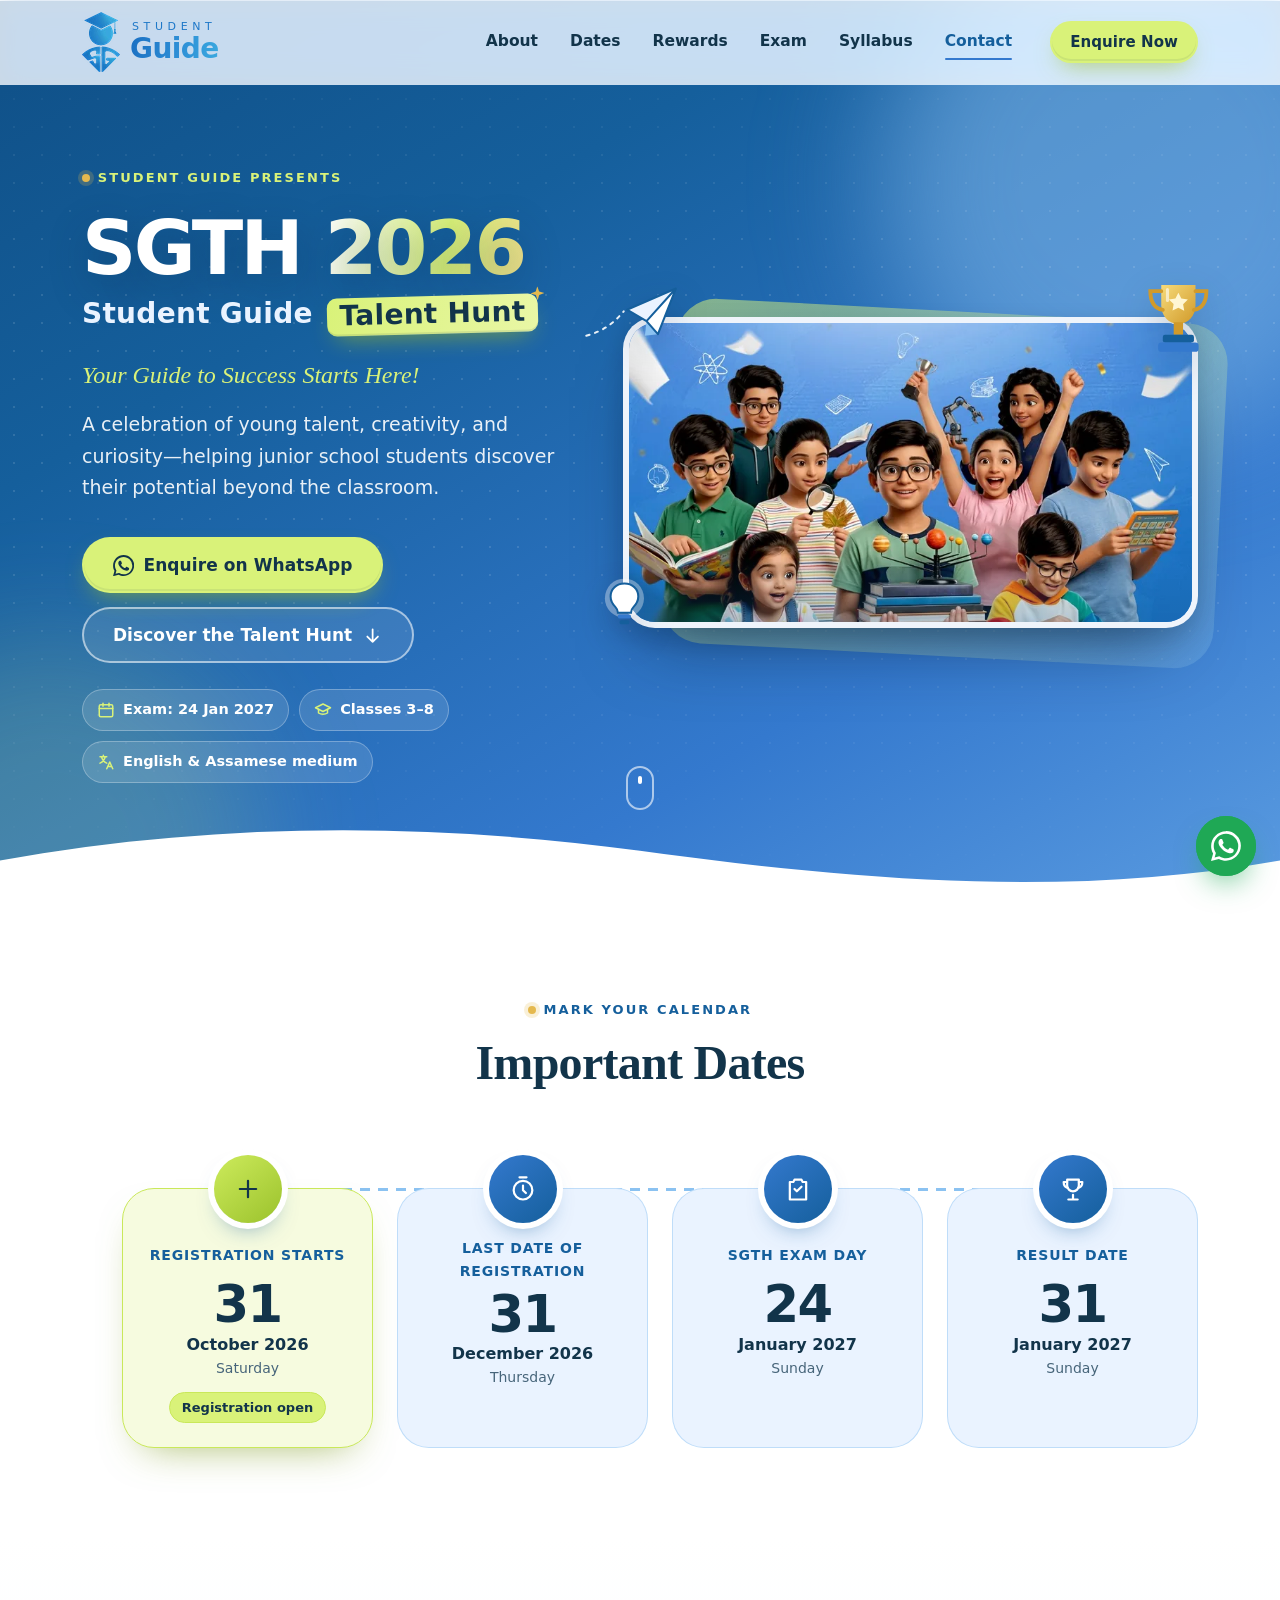
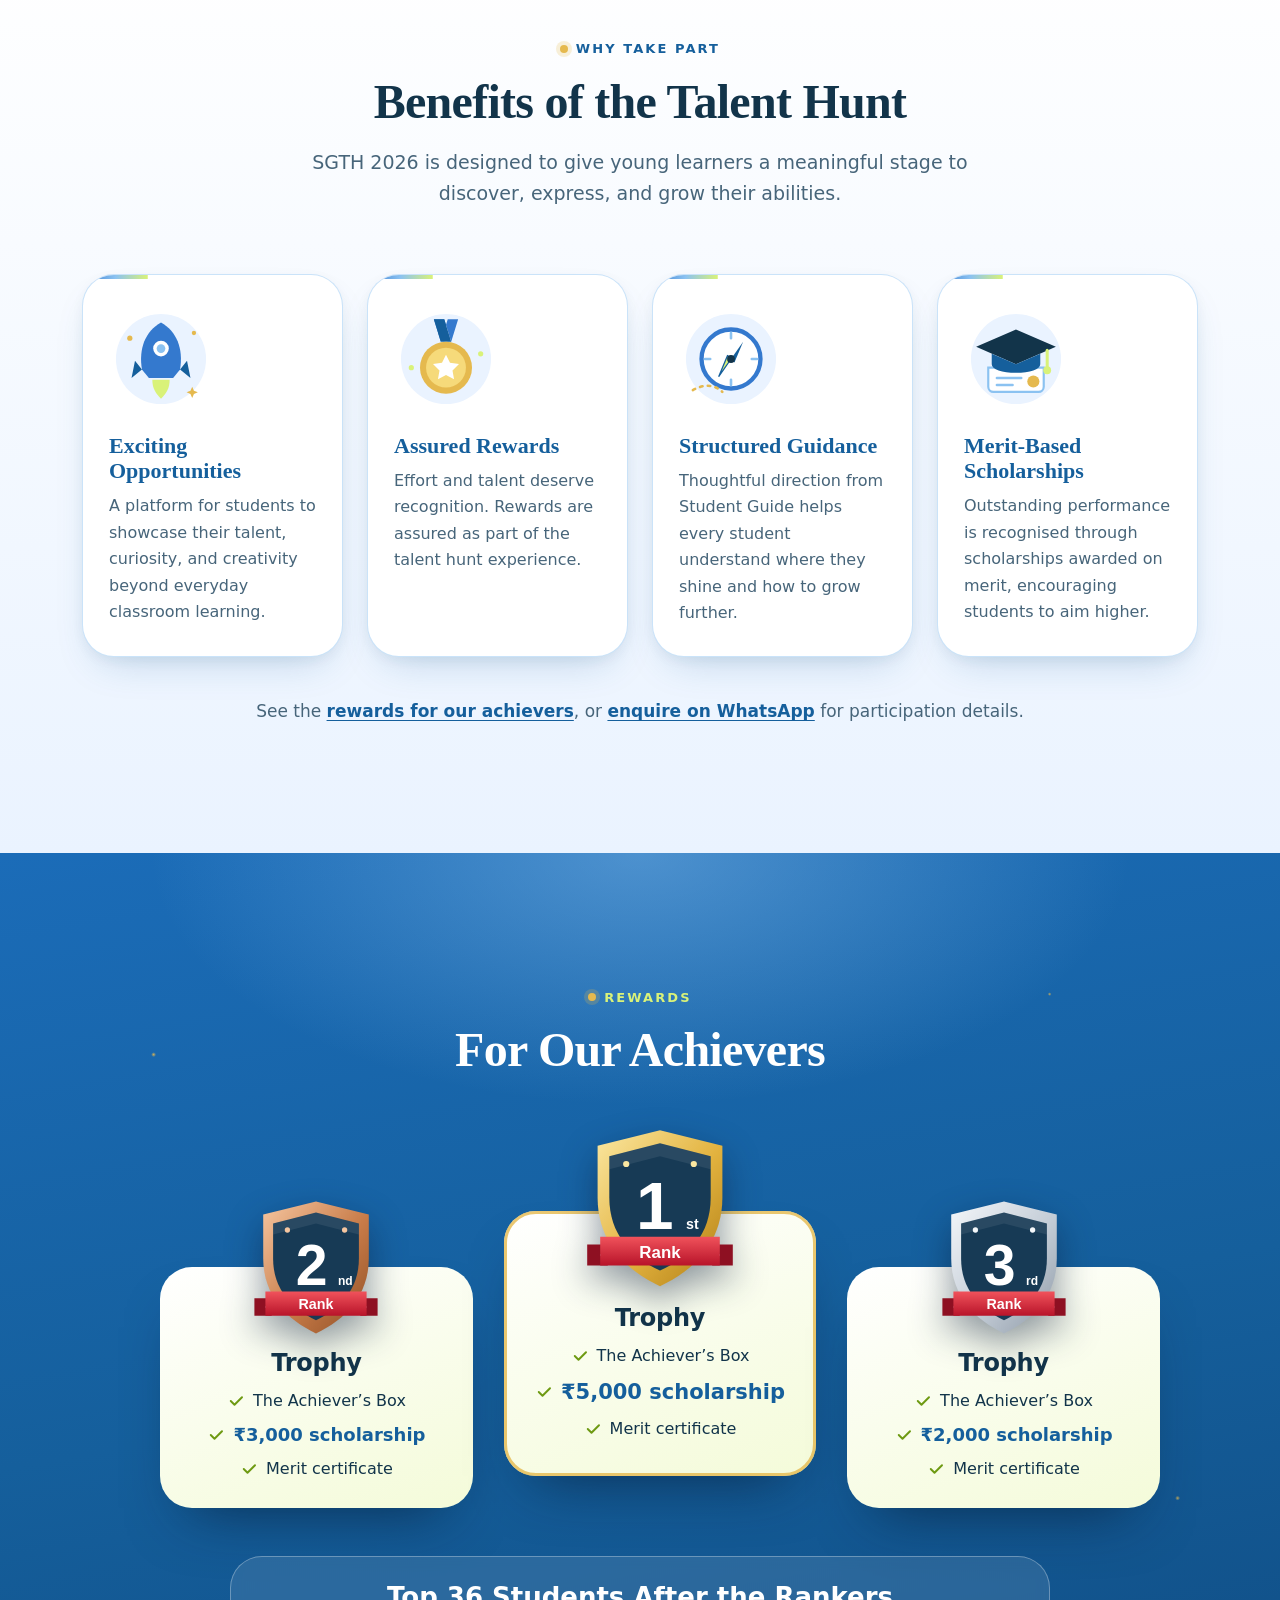
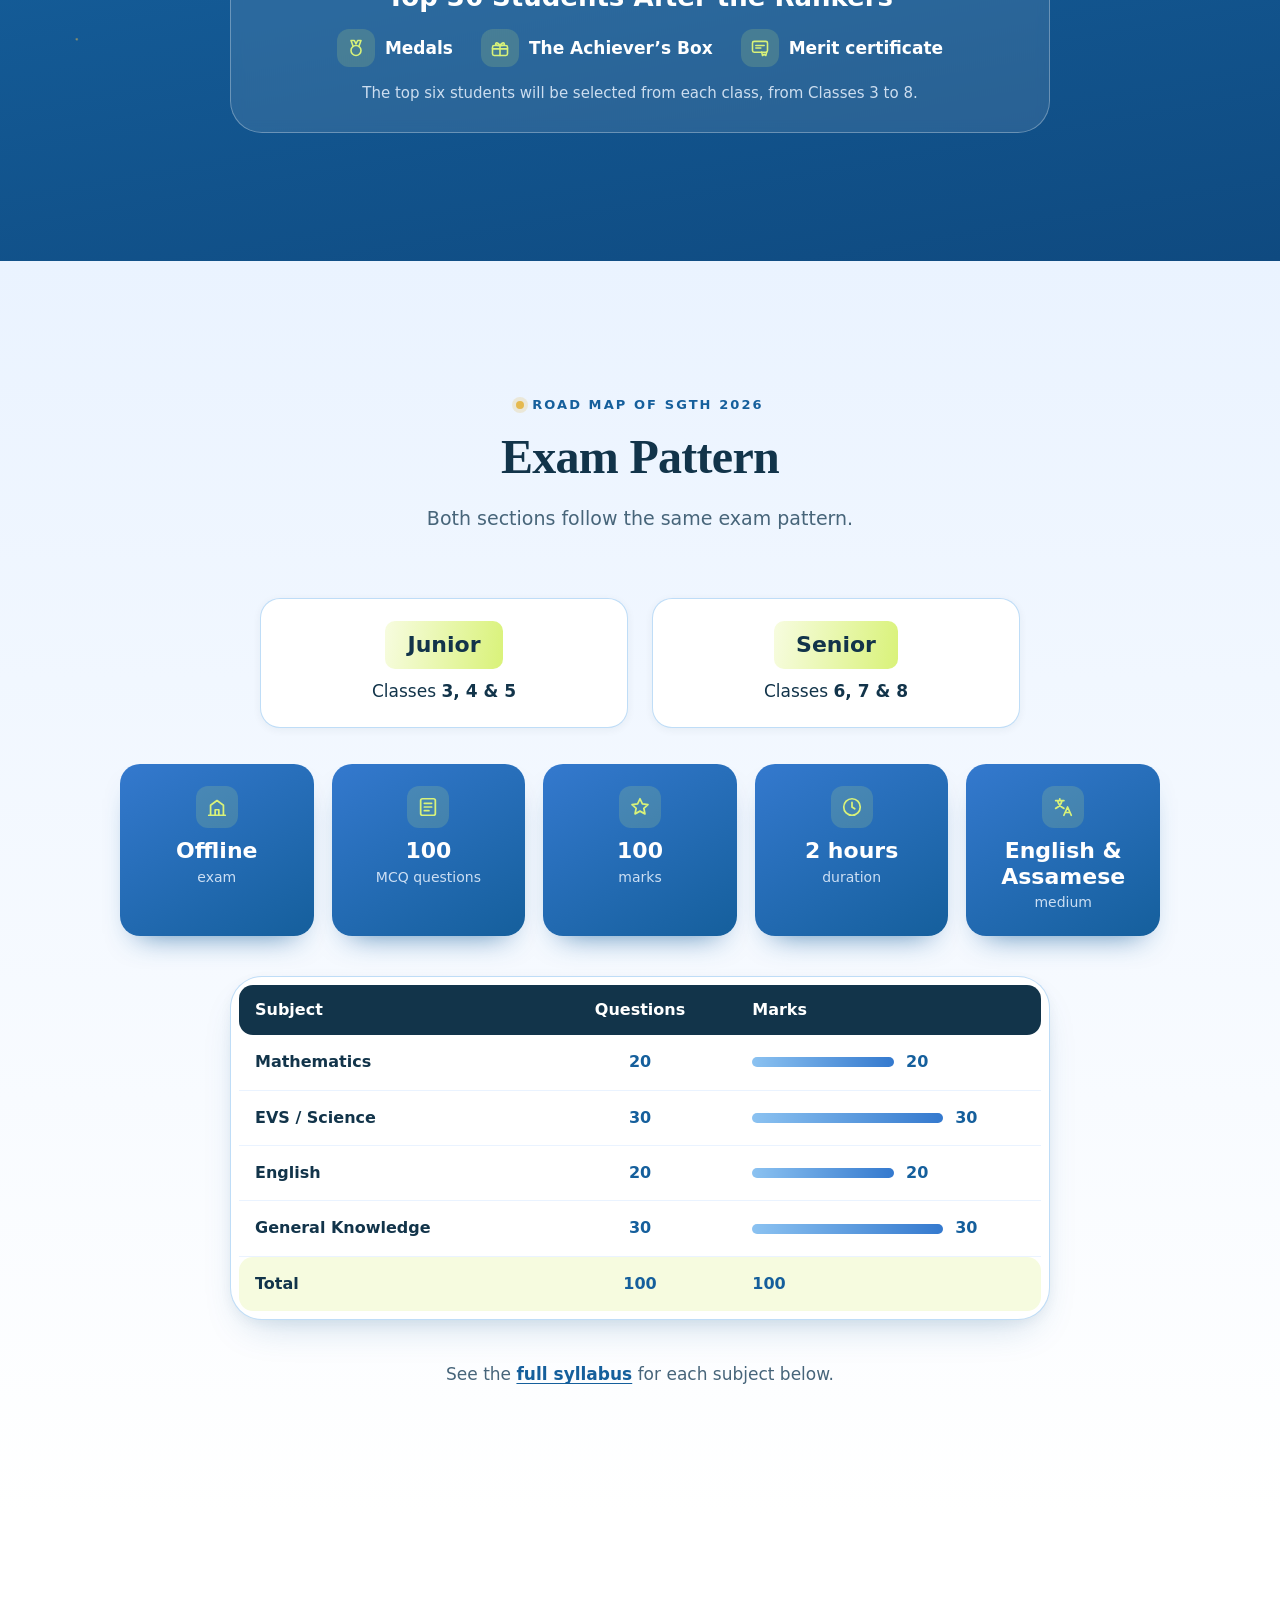
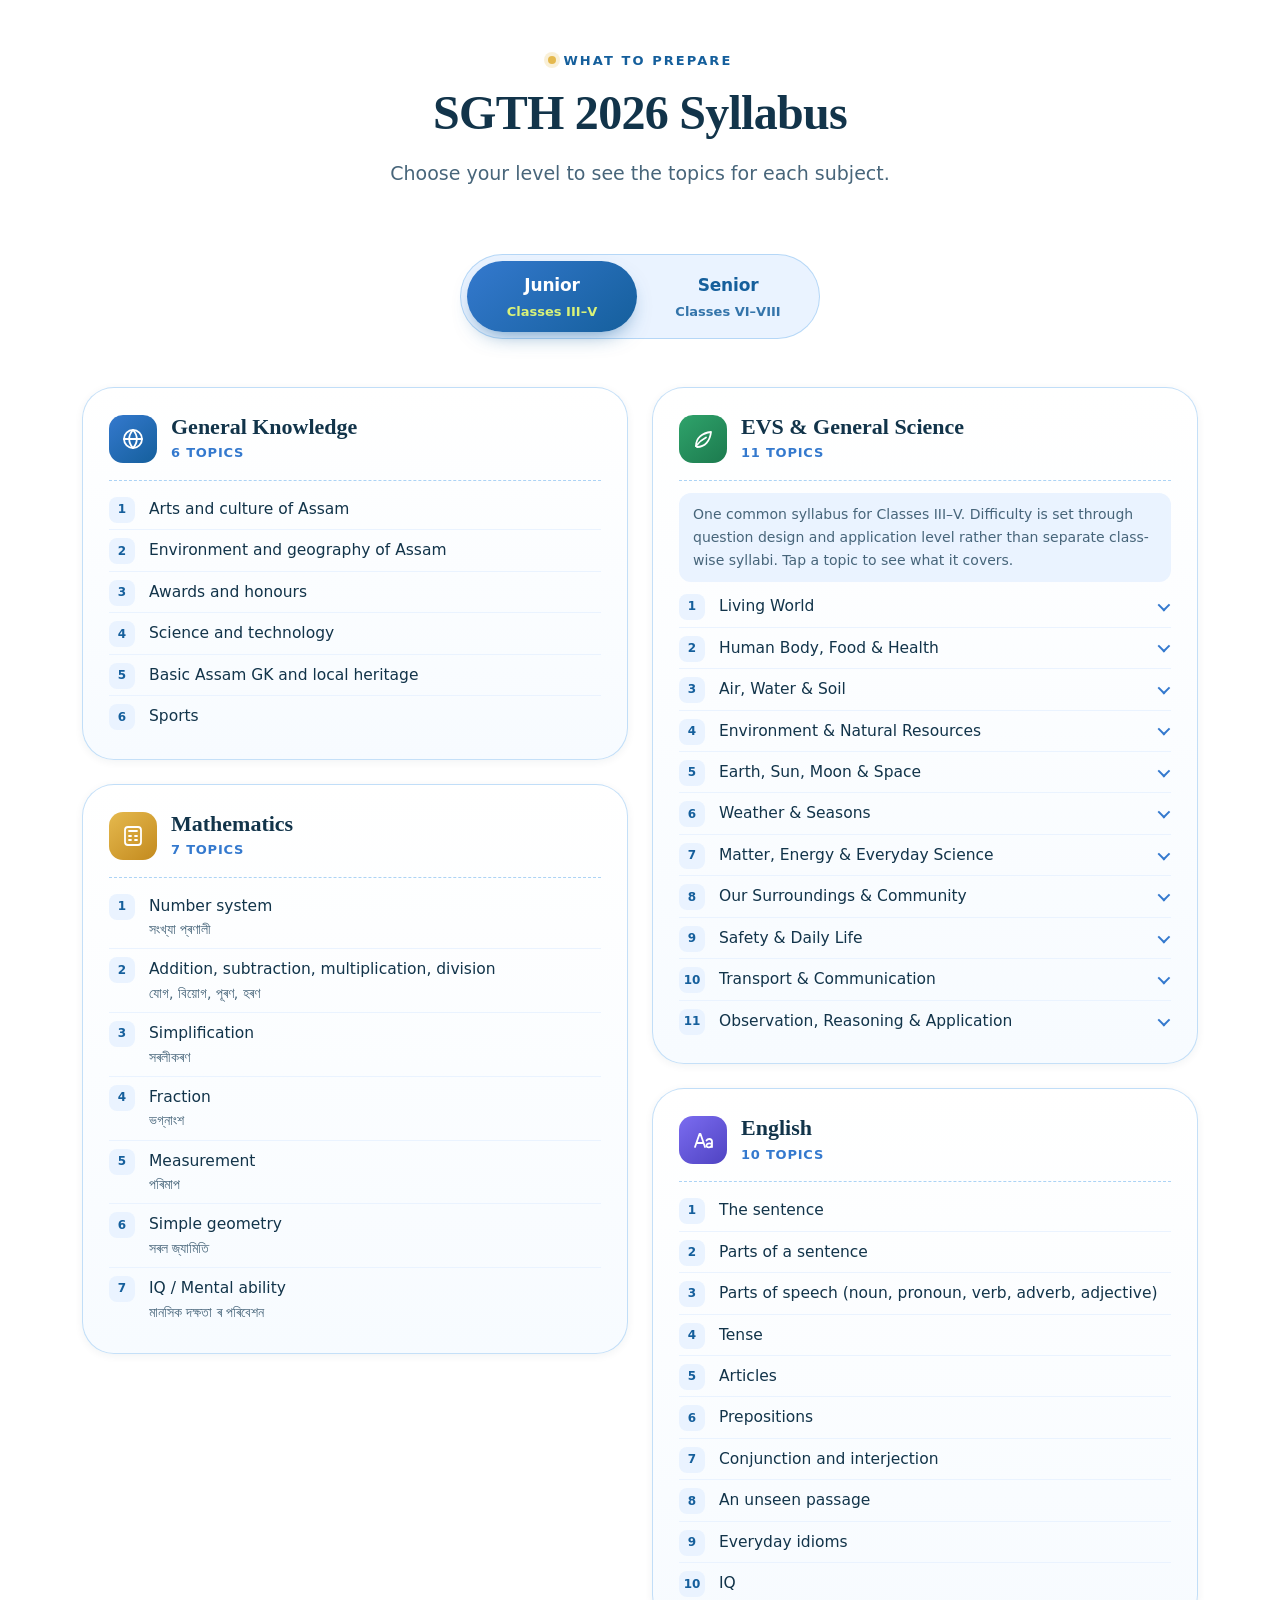
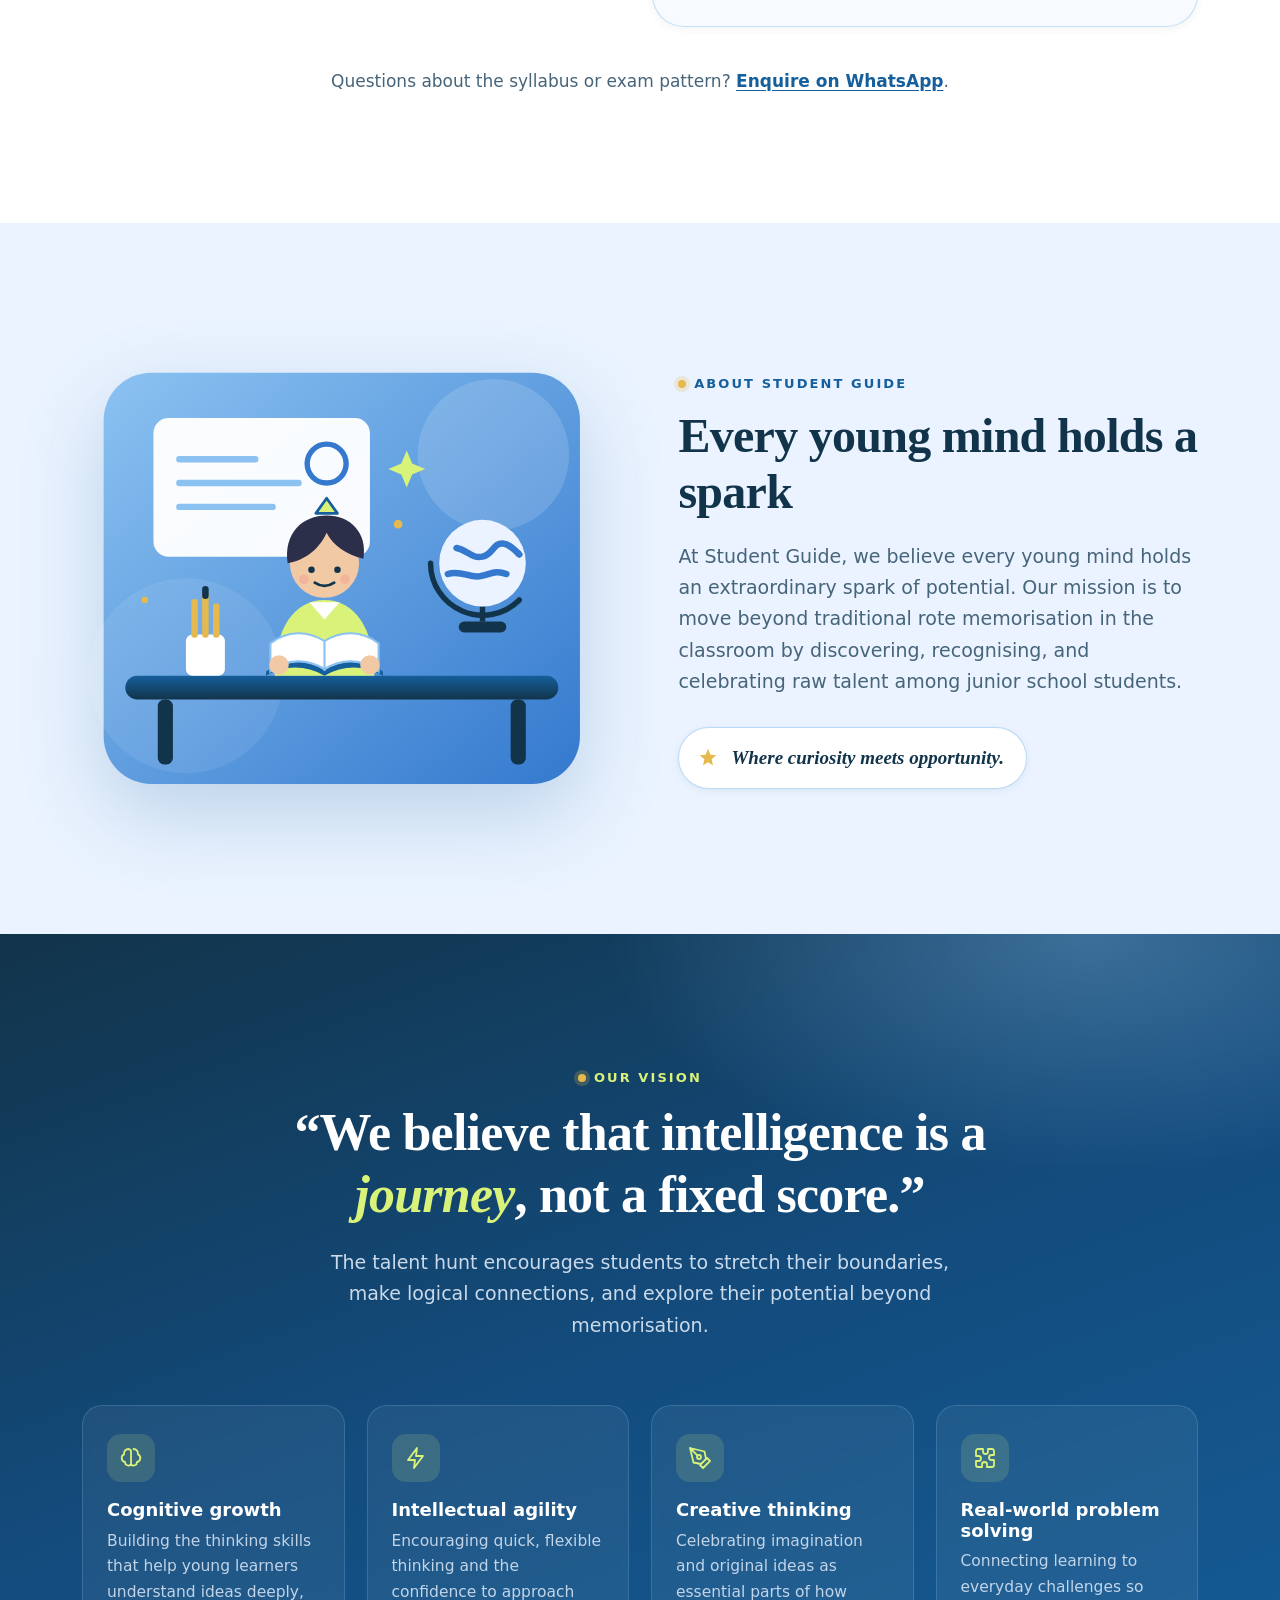
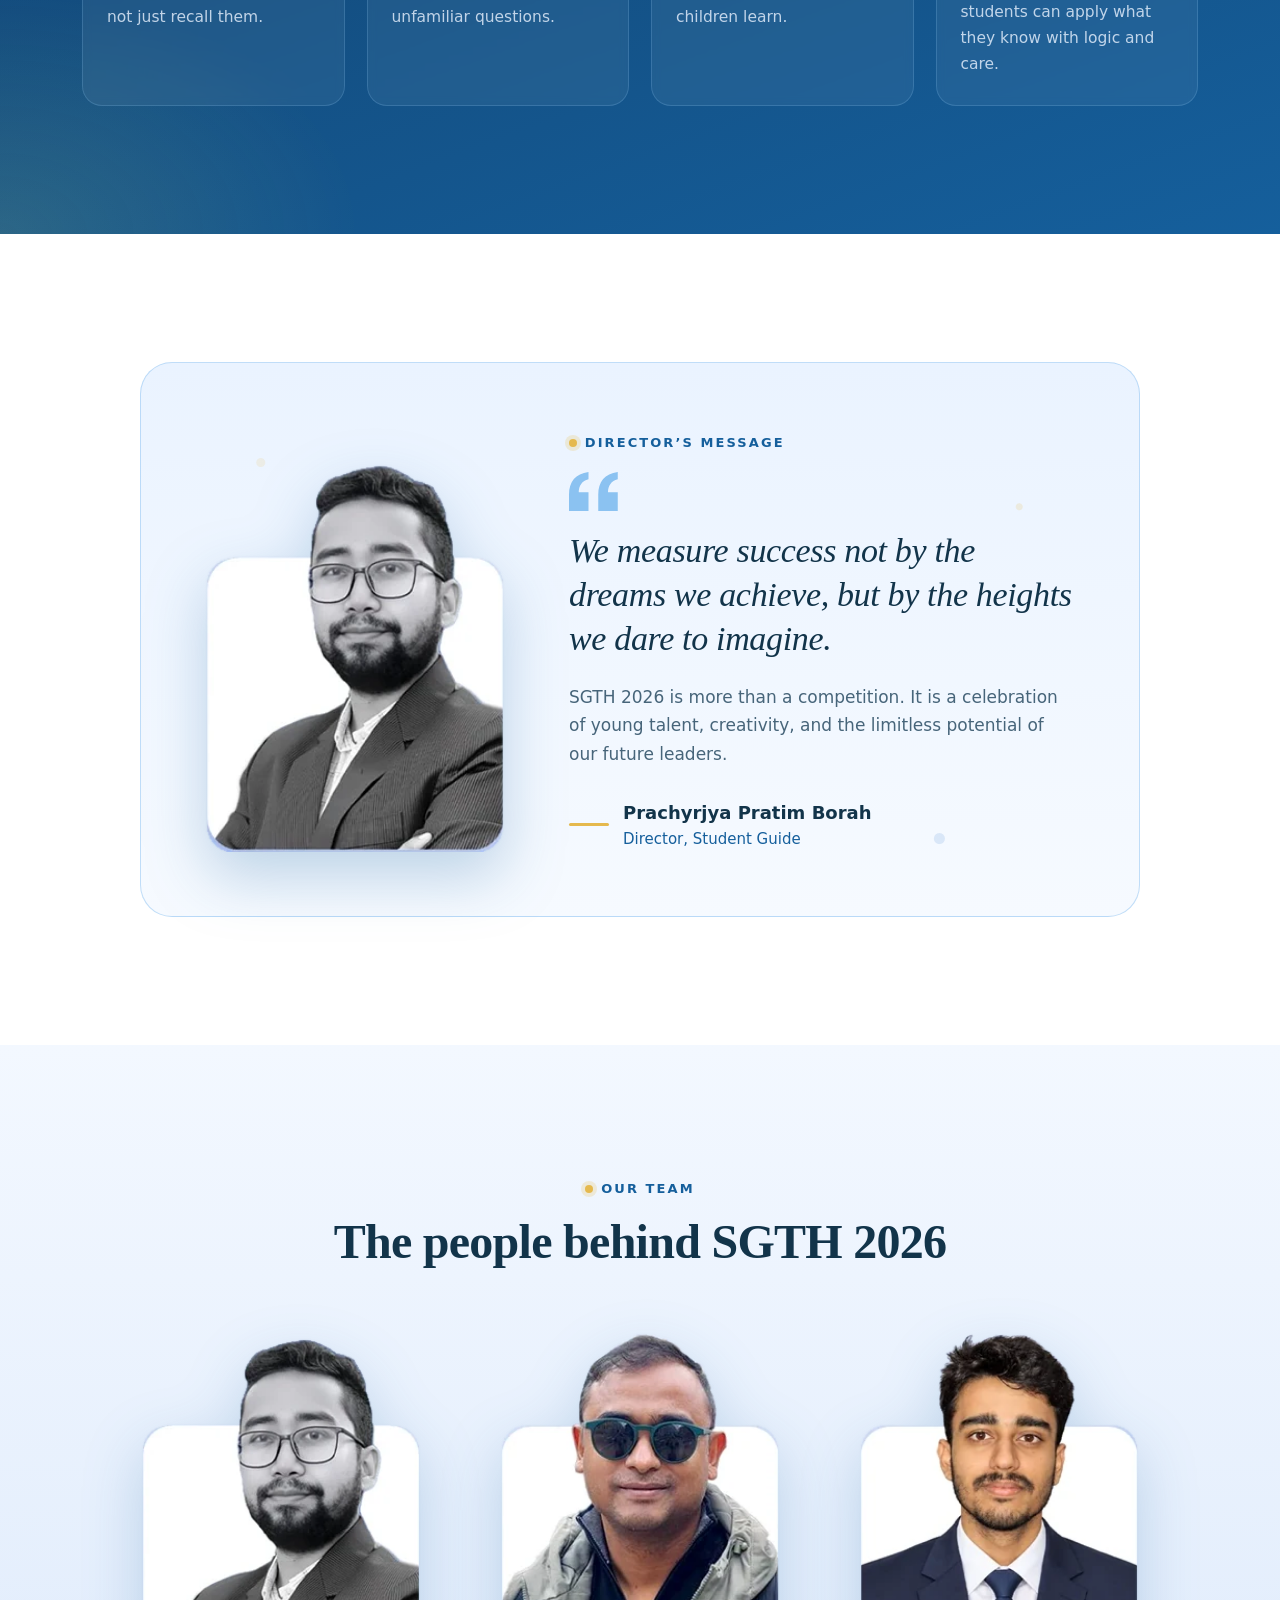
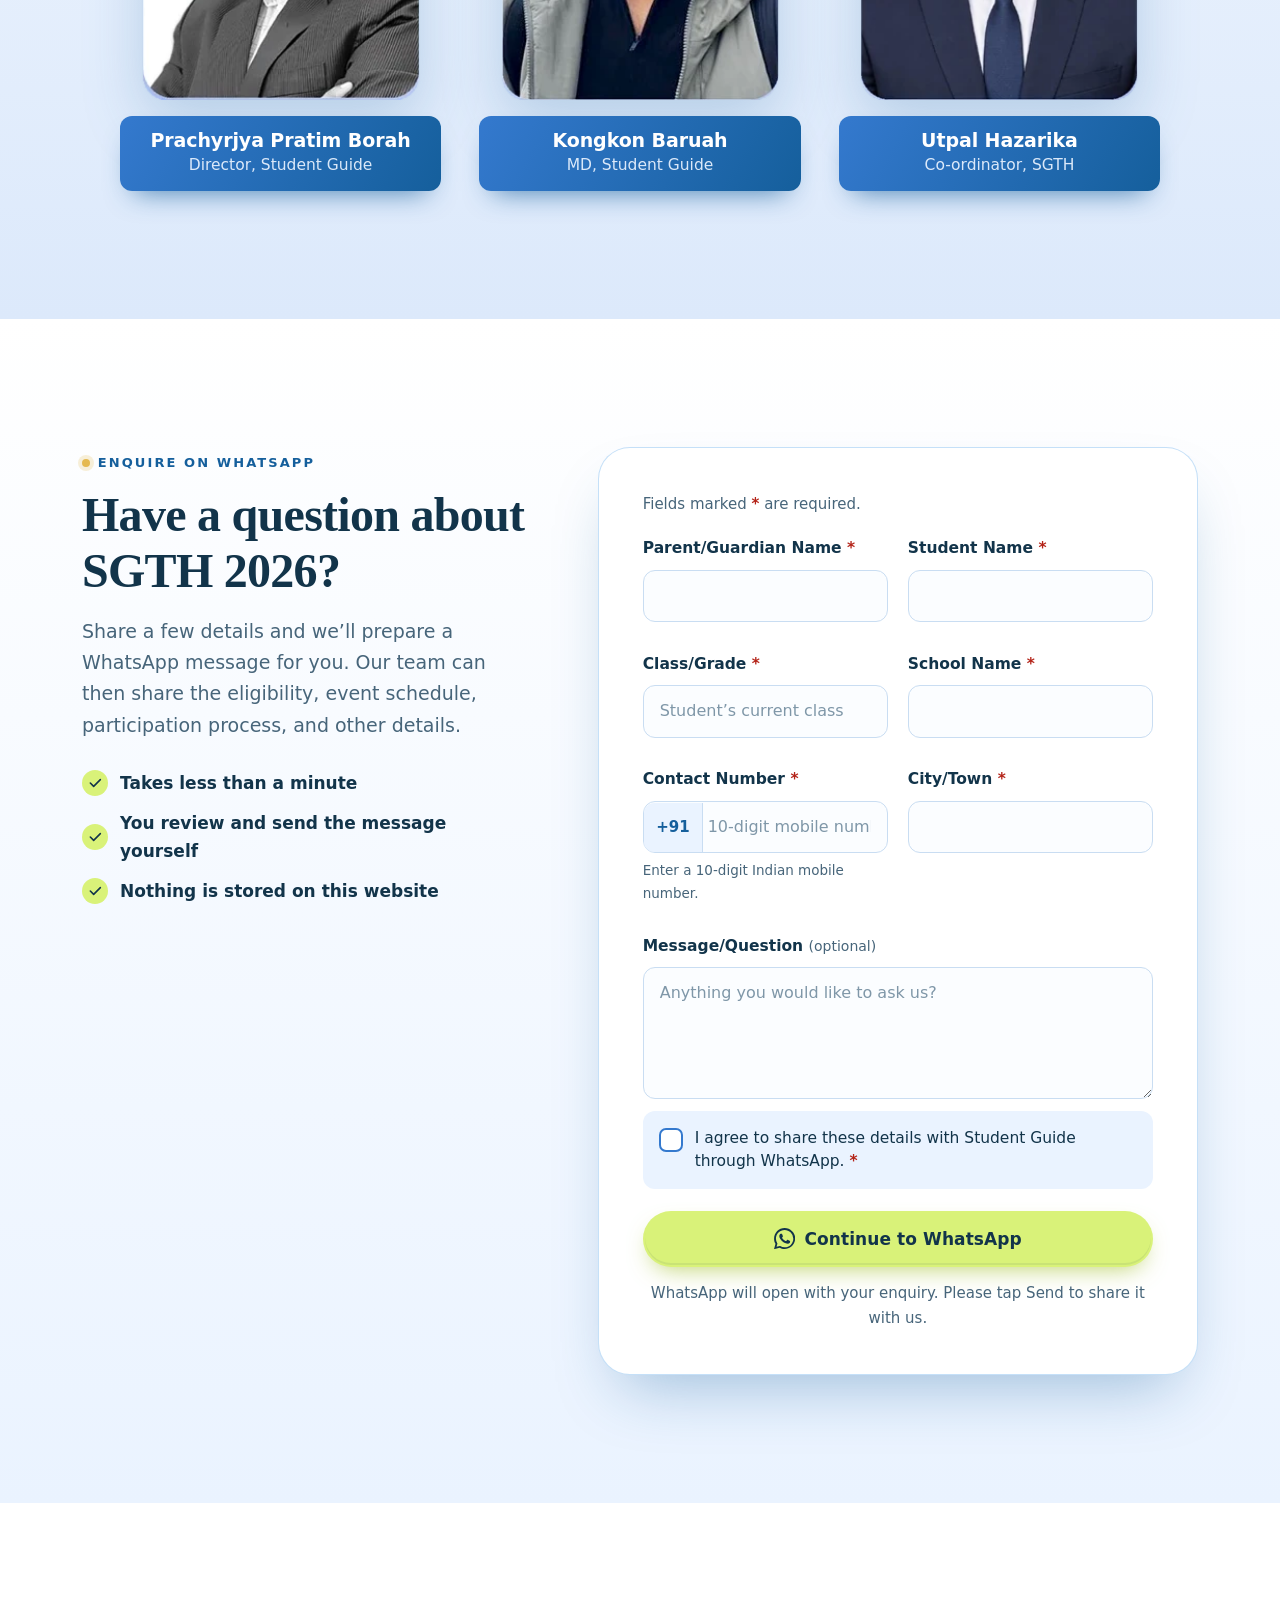
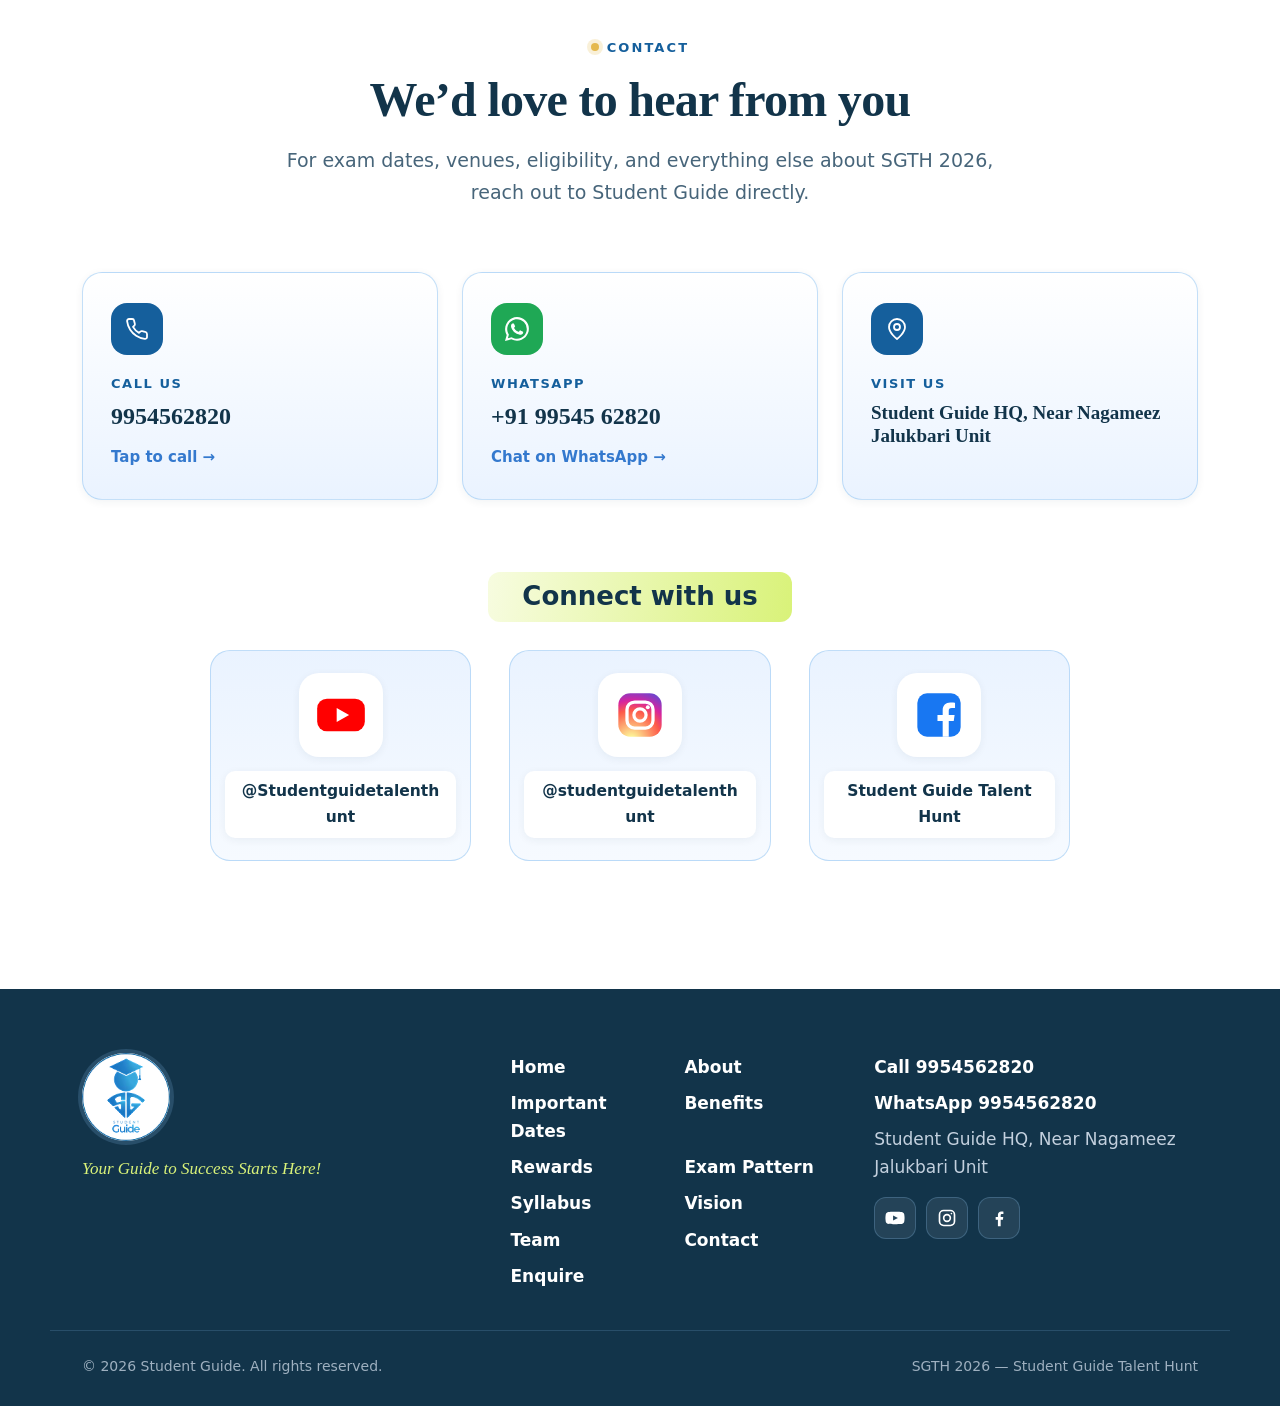
==== commit c9e96bc4: "Add Connect with us social links (YouTube, Instagram, Facebook) Social cards in the Contact section " ====
--- a/index.html
+++ b/index.html
@@ -22,7 +22,7 @@
   <link rel="preconnect" href="https://fonts.googleapis.com">
   <link rel="preconnect" href="https://fonts.gstatic.com" crossorigin>
   <link href="https://fonts.googleapis.com/css2?family=Fraunces:opsz,wght@9..144,500;9..144,600;9..144,700&family=Montserrat:wght@500;700;800&family=Noto+Sans+Bengali:wght@500&family=Plus+Jakarta+Sans:wght@400;500;600;700;800&display=swap" rel="stylesheet">
-  <link rel="stylesheet" href="css/styles.css?v=15">
+  <link rel="stylesheet" href="css/styles.css?v=16">
   <script>document.documentElement.classList.add('js');</script>
 </head>
 <body>
@@ -966,6 +966,30 @@
             <span class="contact-value contact-value-sm">Student Guide HQ, Near Nagameez Jalukbari Unit</span>
           </div>
         </div>
+
+        <div class="social-connect">
+          <h3 class="social-title reveal">Connect with us</h3>
+          <ul class="social-grid" role="list">
+          <li class="reveal" style="--i:0">
+            <a class="social-card" href="https://www.youtube.com/@studentguidetalenthunt" target="_blank" rel="noopener noreferrer" aria-label="YouTube: @Studentguidetalenthunt (opens in a new tab)">
+              <span class="social-icon"><svg viewBox="0 0 48 48" aria-hidden="true"><rect x="2" y="9" width="44" height="30" rx="9" fill="#FF0000"/><path d="M20 17.5v13l11.5-6.5z" fill="#fff"/></svg></span>
+              <span class="social-handle">@Studentguidetalenthunt</span>
+            </a>
+          </li>
+          <li class="reveal" style="--i:1">
+            <a class="social-card" href="https://www.instagram.com/studentguidetalenthunt" target="_blank" rel="noopener noreferrer" aria-label="Instagram: @studentguidetalenthunt (opens in a new tab)">
+              <span class="social-icon"><svg viewBox="0 0 48 48" aria-hidden="true"><defs><radialGradient id="ig-grad" cx="30%" cy="107%" r="150%"><stop offset="0" stop-color="#FDF497"/><stop offset=".05" stop-color="#FDF497"/><stop offset=".45" stop-color="#FD5949"/><stop offset=".6" stop-color="#D6249F"/><stop offset=".9" stop-color="#285AEB"/></radialGradient></defs><rect x="4" y="4" width="40" height="40" rx="11" fill="url(#ig-grad)"/><rect x="12" y="12" width="24" height="24" rx="7" fill="none" stroke="#fff" stroke-width="3"/><circle cx="24" cy="24" r="5.6" fill="none" stroke="#fff" stroke-width="3"/><circle cx="31.2" cy="16.8" r="1.8" fill="#fff"/></svg></span>
+              <span class="social-handle">@studentguidetalenthunt</span>
+            </a>
+          </li>
+          <li class="reveal" style="--i:2">
+            <a class="social-card" href="https://www.facebook.com/profile.php?id=61595466892273" target="_blank" rel="noopener noreferrer" aria-label="Facebook: Student Guide Talent Hunt (opens in a new tab)">
+              <span class="social-icon"><svg viewBox="0 0 48 48" aria-hidden="true"><rect x="4" y="4" width="40" height="40" rx="9" fill="#1877F2"/><path d="M33 44V29.5h4.6l.8-5.6H33v-3.5c0-1.6.5-2.8 2.8-2.8h3V12.6c-.5-.1-2.3-.2-4.3-.2-4.3 0-7.1 2.6-7.1 7.3v4.2h-4.8v5.6h4.8V44z" fill="#fff"/></svg></span>
+              <span class="social-handle">Student Guide Talent Hunt</span>
+            </a>
+          </li>
+          </ul>
+        </div>
       </div>
     </section>
   </main>
@@ -999,6 +1023,7 @@
         <a href="tel:+919954562820">Call 9954562820</a>
         <a href="https://wa.me/919954562820" target="_blank" rel="noopener">WhatsApp 9954562820</a>
         <p>Student Guide HQ, Near Nagameez Jalukbari Unit</p>
+        <div class="footer-social"><a href="https://www.youtube.com/@studentguidetalenthunt" target="_blank" rel="noopener noreferrer" aria-label="Student Guide Talent Hunt on YouTube (opens in a new tab)"><svg viewBox="0 0 24 24" aria-hidden="true"><path fill="currentColor" d="M23 7.2a3 3 0 0 0-2.1-2.1C19 4.6 12 4.6 12 4.6s-7 0-8.9.5A3 3 0 0 0 1 7.2 31 31 0 0 0 .5 12a31 31 0 0 0 .5 4.8 3 3 0 0 0 2.1 2.1c1.9.5 8.9.5 8.9.5s7 0 8.9-.5a3 3 0 0 0 2.1-2.1 31 31 0 0 0 .5-4.8 31 31 0 0 0-.5-4.8zM9.7 15V9l5.8 3z"/></svg></a><a href="https://www.instagram.com/studentguidetalenthunt" target="_blank" rel="noopener noreferrer" aria-label="Student Guide Talent Hunt on Instagram (opens in a new tab)"><svg viewBox="0 0 24 24" aria-hidden="true" fill="none" stroke="currentColor" stroke-width="2"><rect x="3" y="3" width="18" height="18" rx="5"/><circle cx="12" cy="12" r="4"/><circle cx="17.3" cy="6.7" r="1" fill="currentColor" stroke="none"/></svg></a><a href="https://www.facebook.com/profile.php?id=61595466892273" target="_blank" rel="noopener noreferrer" aria-label="Student Guide Talent Hunt on Facebook (opens in a new tab)"><svg viewBox="0 0 24 24" aria-hidden="true"><path fill="currentColor" d="M14 22v-8h2.7l.4-3.2H14V8.8c0-.9.3-1.6 1.6-1.6h1.7V4.4c-.3 0-1.3-.1-2.5-.1-2.5 0-4.1 1.5-4.1 4.2v2.3H8V14h2.7v8z"/></svg></a></div>
       </div>
     </div>
     <div class="container footer-bottom">
@@ -1030,6 +1055,6 @@
     </symbol>
   </svg>
 
-  <script src="js/main.js?v=15" defer></script>
+  <script src="js/main.js?v=16" defer></script>
 </body>
 </html>
--- a/css/styles.css
+++ b/css/styles.css
@@ -735,6 +735,40 @@
 .contact-value-sm { font-size: 1.1875rem; }
 .contact-action { margin-top: 8px; font-weight: 700; font-size: .9375rem; color: var(--royal); }
 
+/* ---------- Social ---------- */
+.social-connect { margin-top: clamp(48px, 7vw, 72px); text-align: center; }
+.social-title {
+  display: inline-block; margin-bottom: 28px; padding: 10px 34px; border-radius: 12px;
+  background: linear-gradient(100deg, #F7FCE0 0%, var(--lime) 100%);
+  font-family: "Montserrat", var(--font-body); font-weight: 700; font-size: clamp(1.25rem, 2.4vw, 1.625rem); color: var(--navy);
+}
+.social-grid { list-style: none; display: grid; grid-template-columns: repeat(3, minmax(0, 1fr)); gap: clamp(14px, 3vw, 40px); max-width: 860px; margin: 0 auto; }
+.social-card {
+  display: flex; flex-direction: column; align-items: center; gap: 14px; height: 100%;
+  padding: 22px 14px; border-radius: var(--radius); text-decoration: none; color: var(--navy);
+  background: linear-gradient(180deg, var(--pale), #F6FAFF); border: 1px solid rgba(139, 194, 241, .5);
+  transition: transform .3s var(--ease), box-shadow .3s var(--ease), border-color .3s var(--ease);
+}
+.social-card:hover { transform: translateY(-4px); box-shadow: var(--shadow); border-color: var(--sky); color: var(--deep); }
+.social-icon { display: grid; place-items: center; width: 84px; height: 84px; border-radius: 20px; background: var(--white); box-shadow: var(--shadow-sm); }
+.social-icon svg { width: 52px; height: 52px; }
+.social-handle { padding: 8px 16px; border-radius: 10px; background: var(--white); font-weight: 600; font-size: .9688rem; word-break: break-word; box-shadow: var(--shadow-sm); }
+.footer-social { display: flex; gap: 10px; margin-top: 8px; }
+.footer-social a {
+  display: grid; place-items: center; width: 42px; height: 42px; border-radius: 12px;
+  background: rgba(255, 255, 255, .08); border: 1px solid rgba(139, 194, 241, .25); color: var(--white);
+  transition: background-color .25s var(--ease), color .25s var(--ease), transform .25s var(--ease);
+}
+.footer-social a:hover { background: var(--lime); color: var(--navy); transform: translateY(-2px); text-decoration: none; }
+.footer-social svg { width: 20px; height: 20px; }
+@media (max-width: 640px) {
+  .social-grid { grid-template-columns: 1fr; gap: 12px; max-width: 420px; }
+  .social-card { flex-direction: row; justify-content: flex-start; gap: 16px; padding: 12px 16px; text-align: left; }
+  .social-icon { width: 56px; height: 56px; border-radius: 16px; flex: none; }
+  .social-icon svg { width: 36px; height: 36px; }
+  .social-handle { padding: 0; background: none; box-shadow: none; font-size: 1rem; }
+}
+
 /* ---------- Footer ---------- */
 .site-footer { background: var(--navy); color: rgba(234, 243, 255, .82); padding: 64px 0 28px; }
 .footer-inner { display: grid; grid-template-columns: 1.2fr 1fr 1fr; gap: 40px; padding-bottom: 40px; border-bottom: 1px solid rgba(139, 194, 241, .18); }
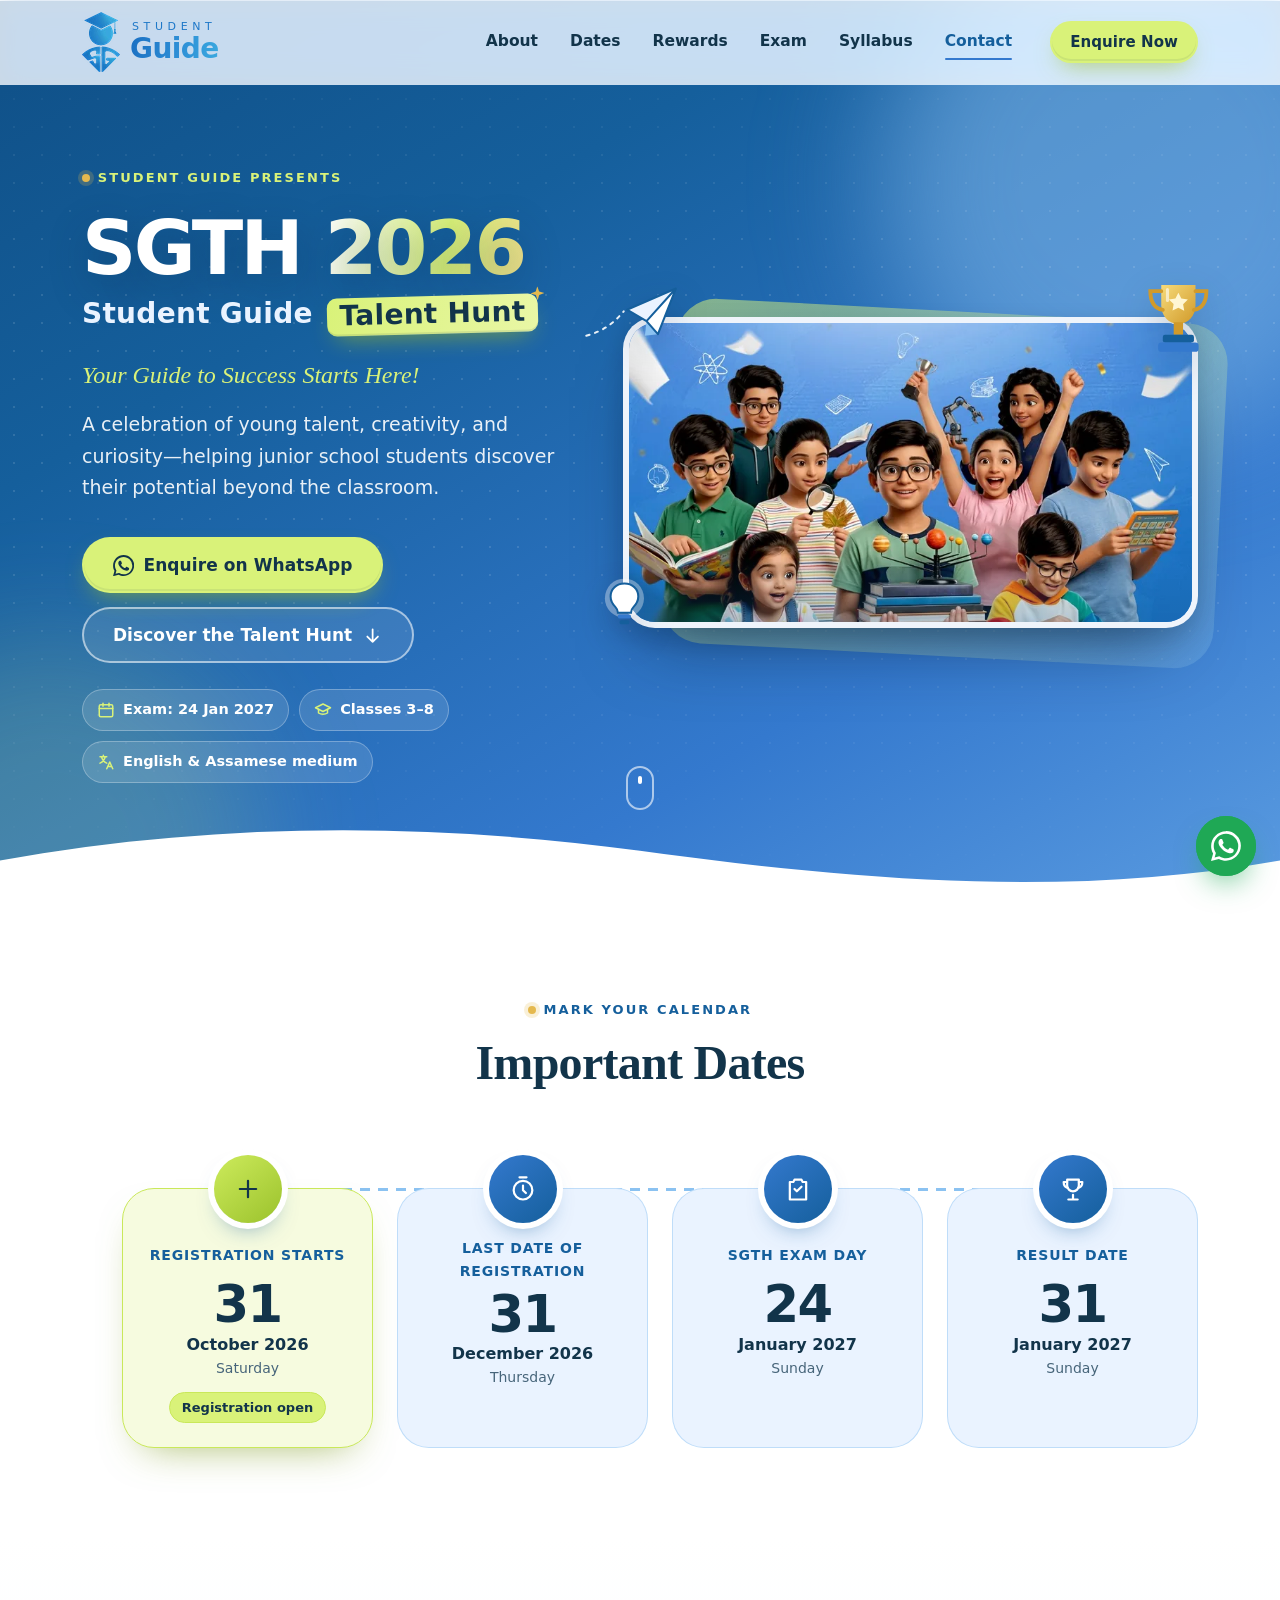
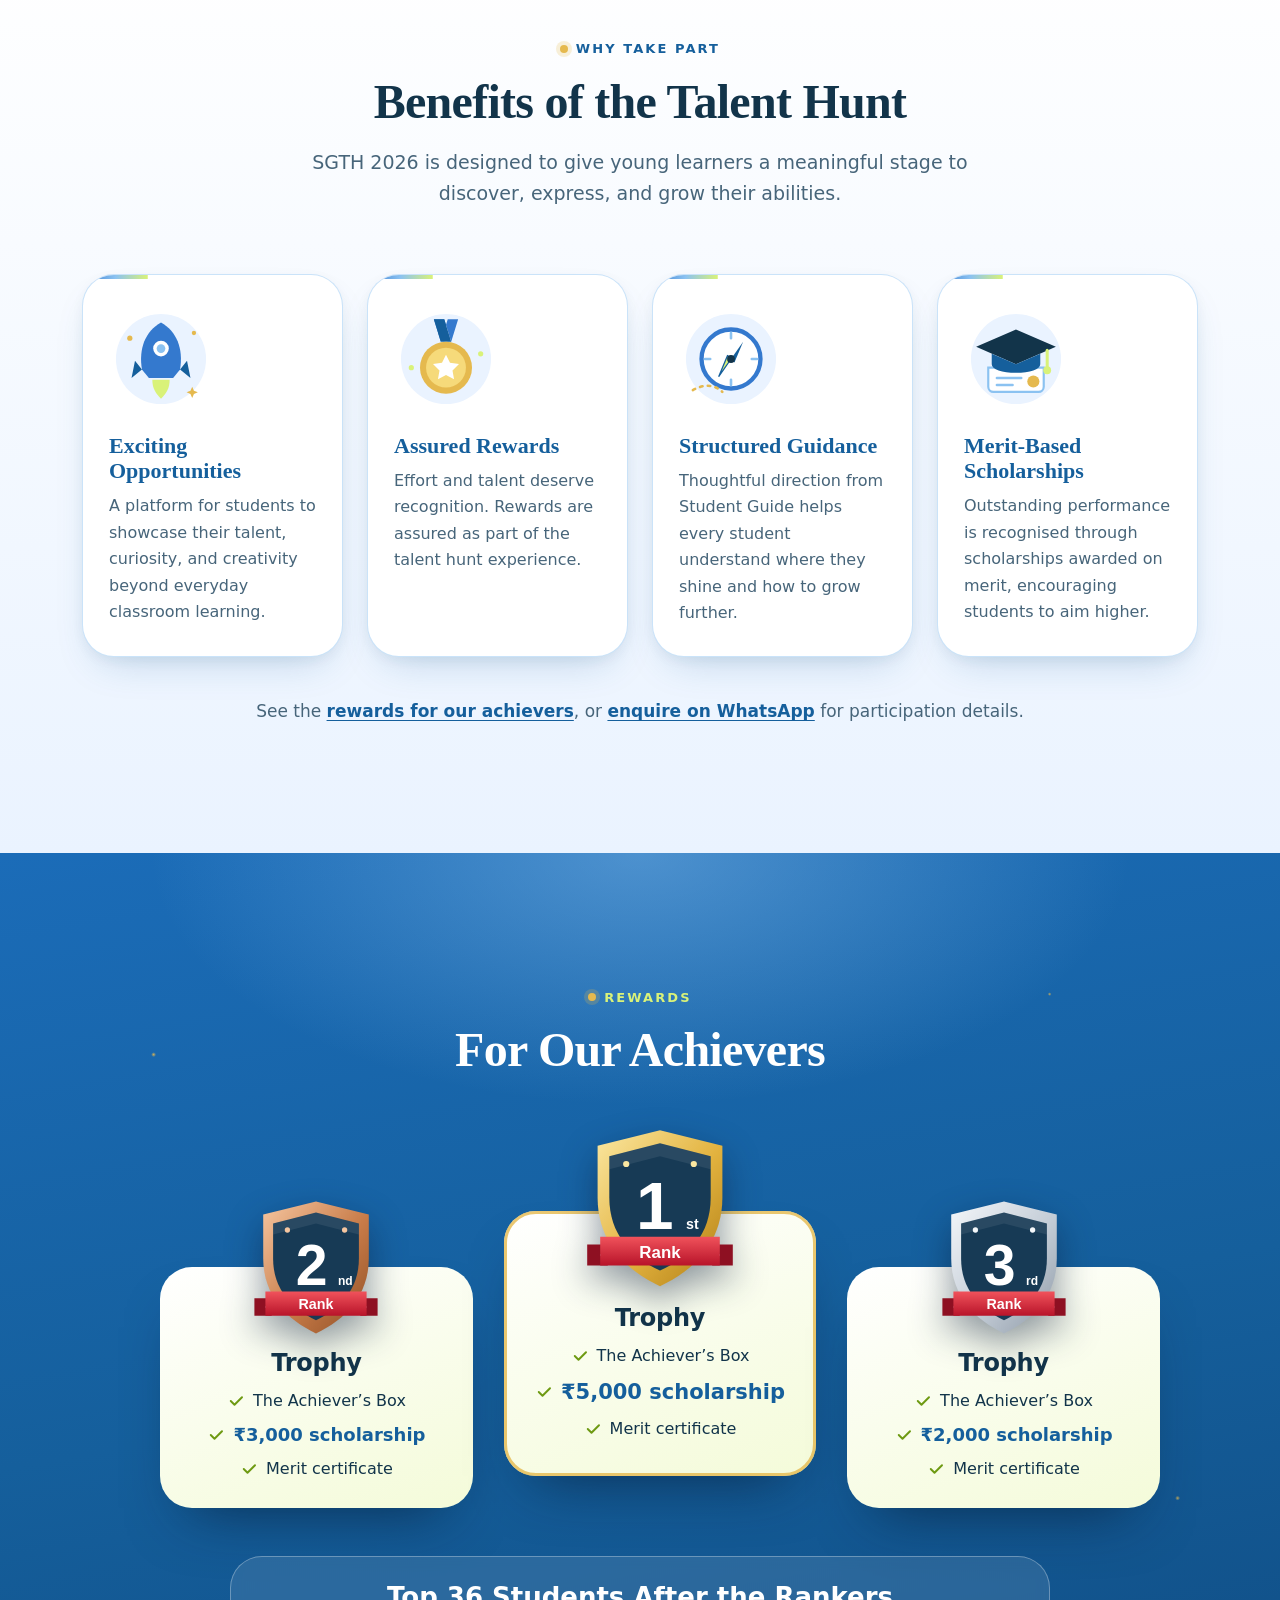
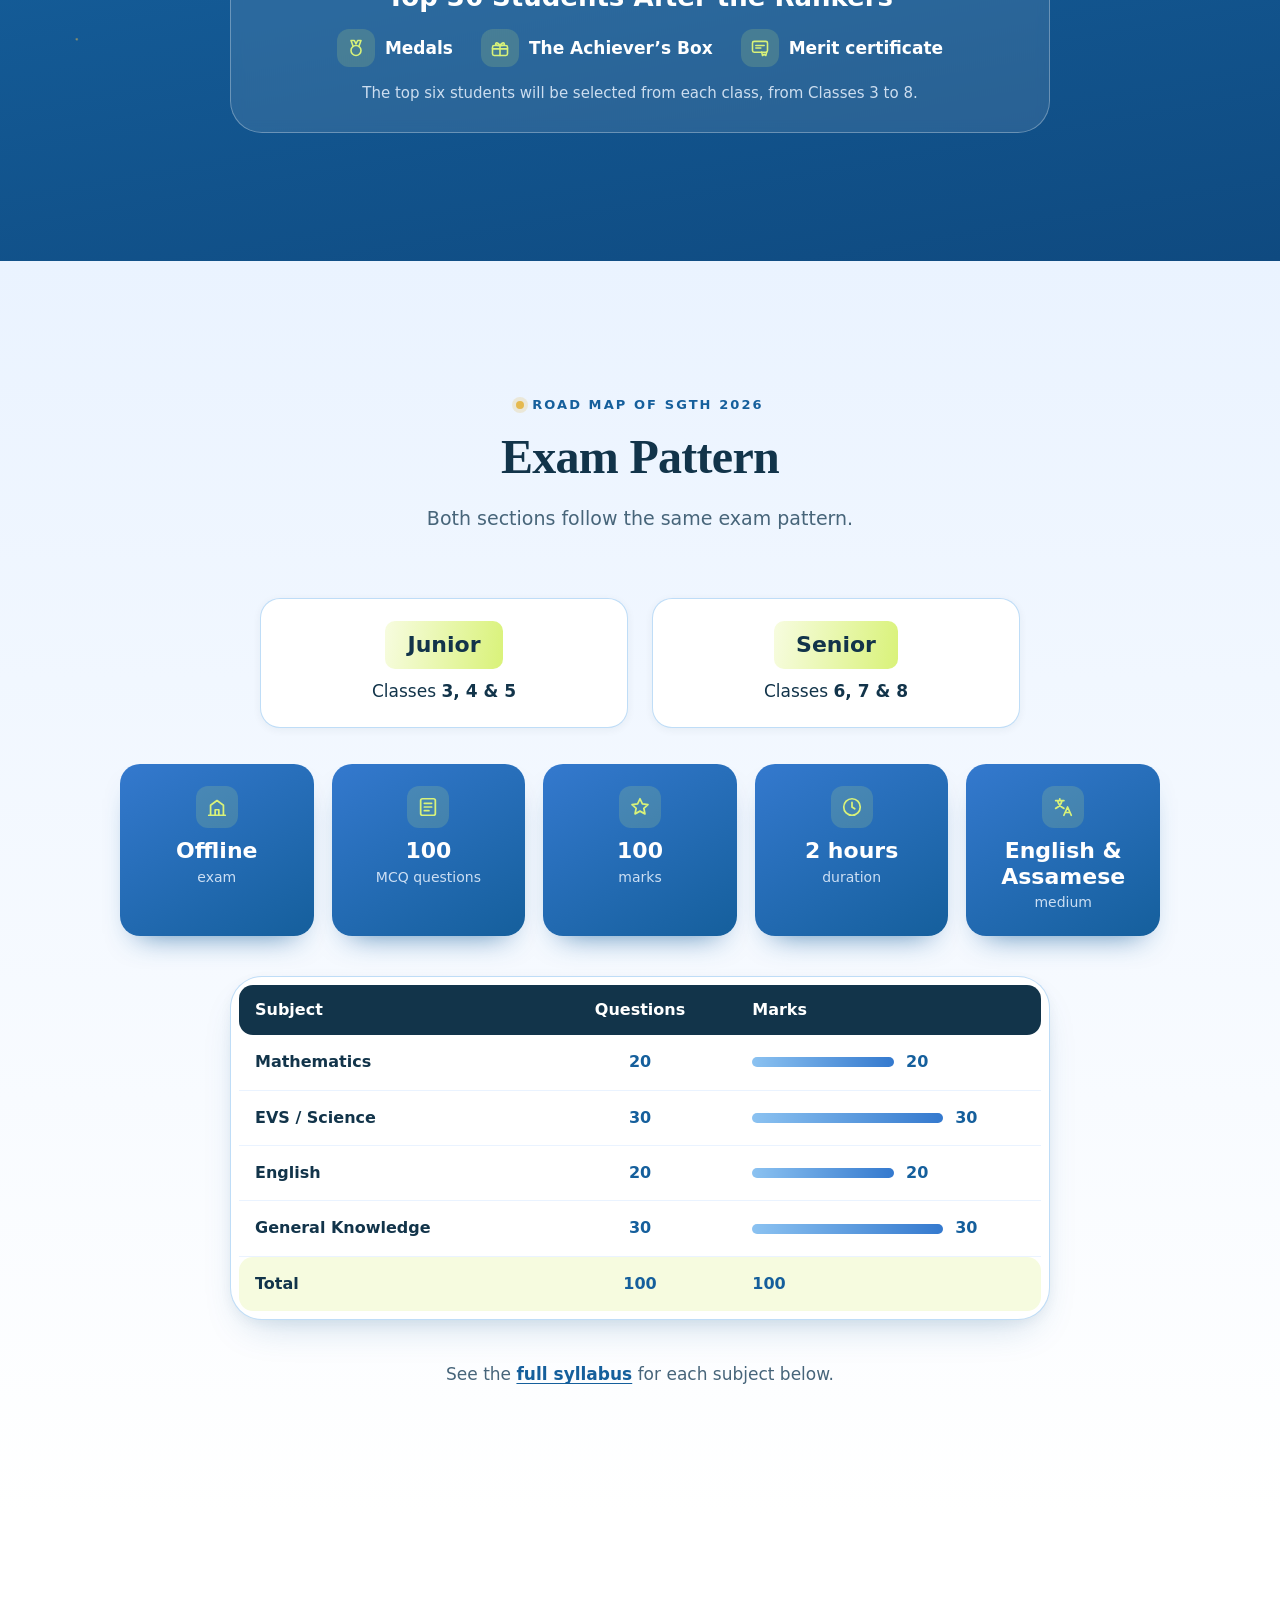
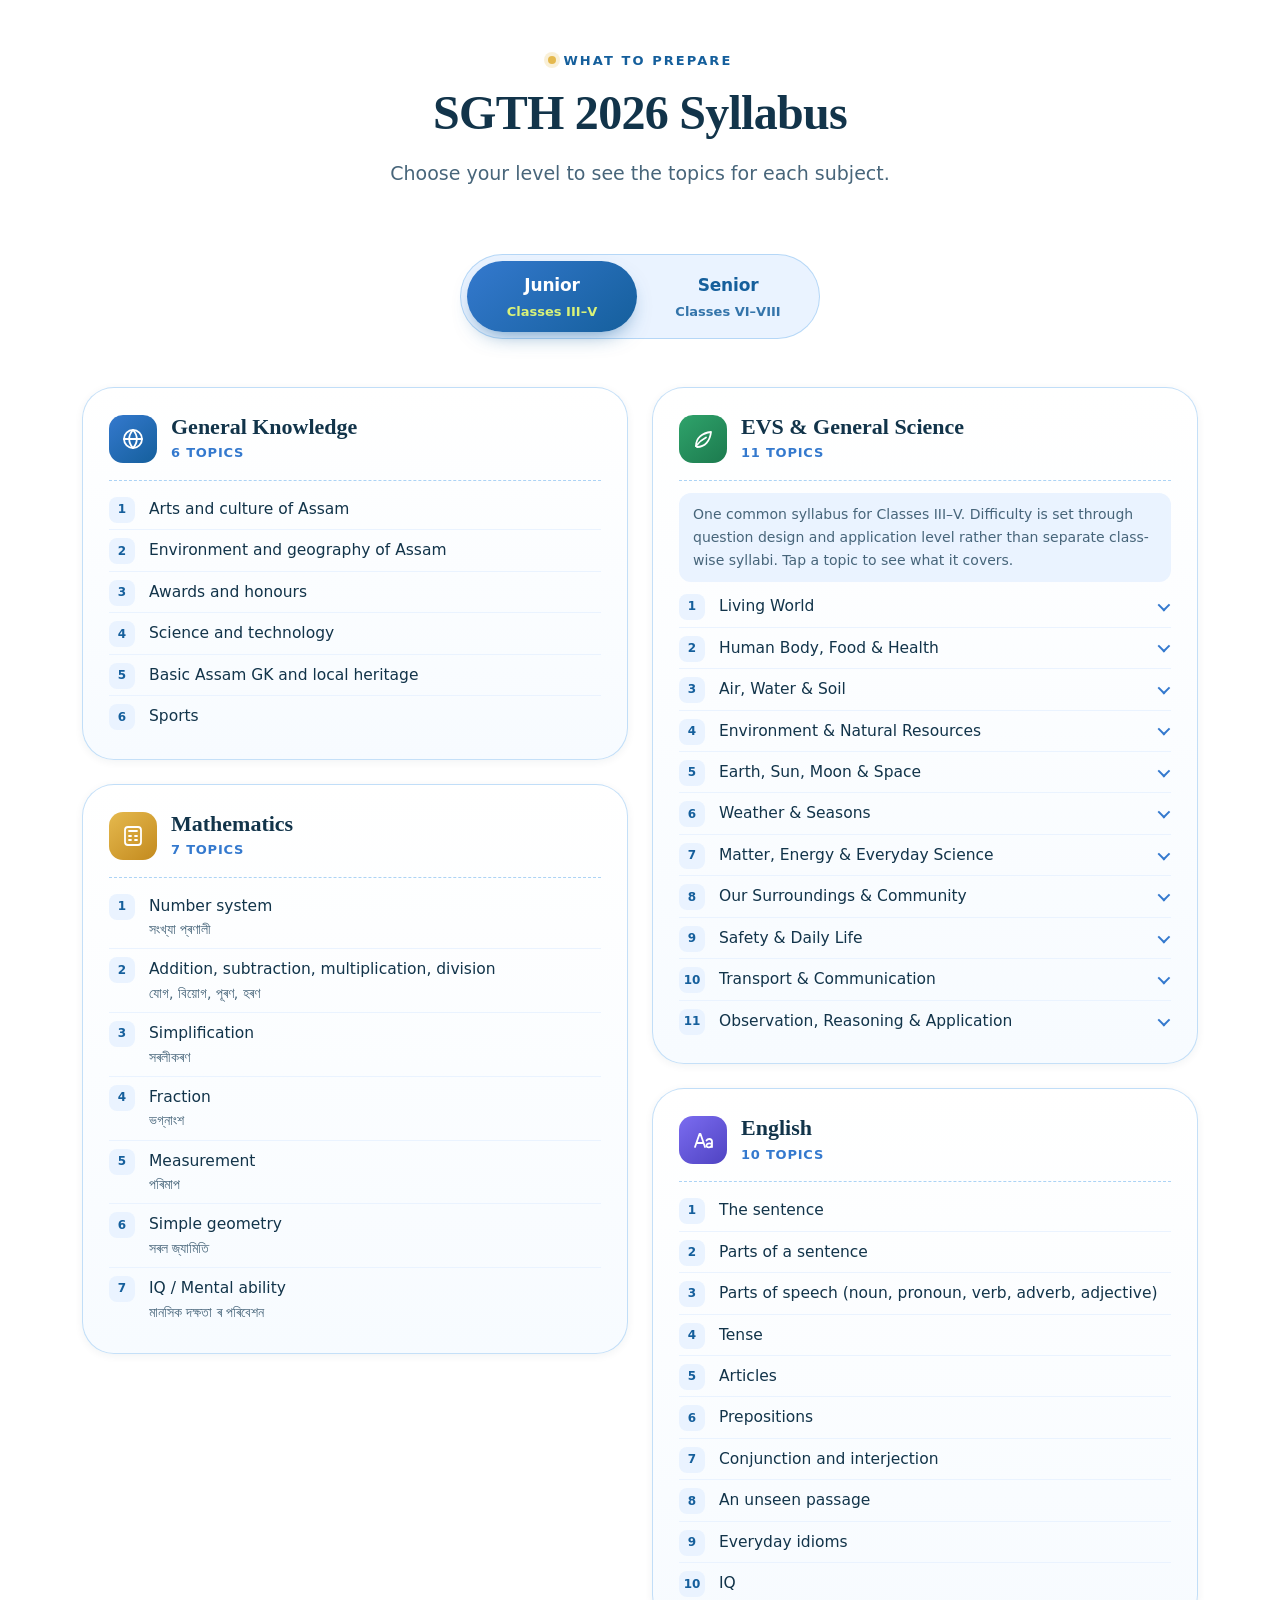
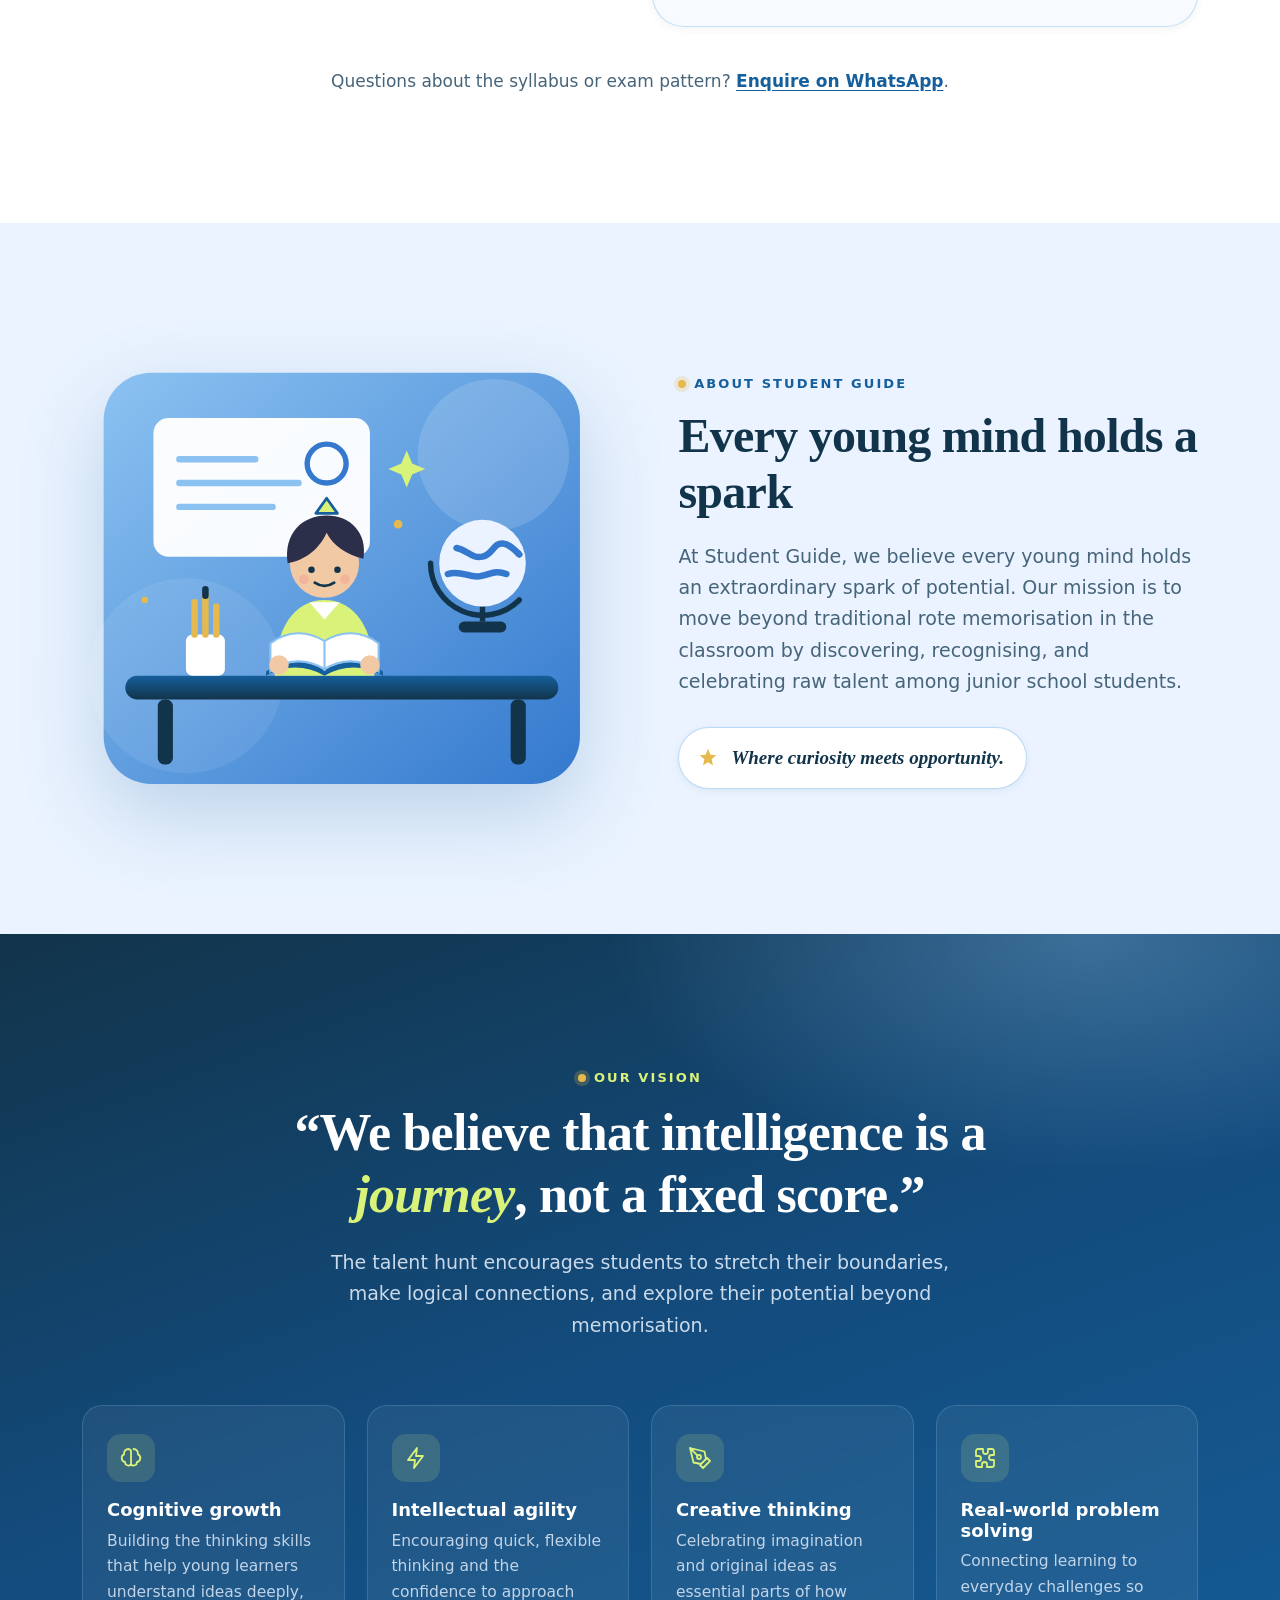
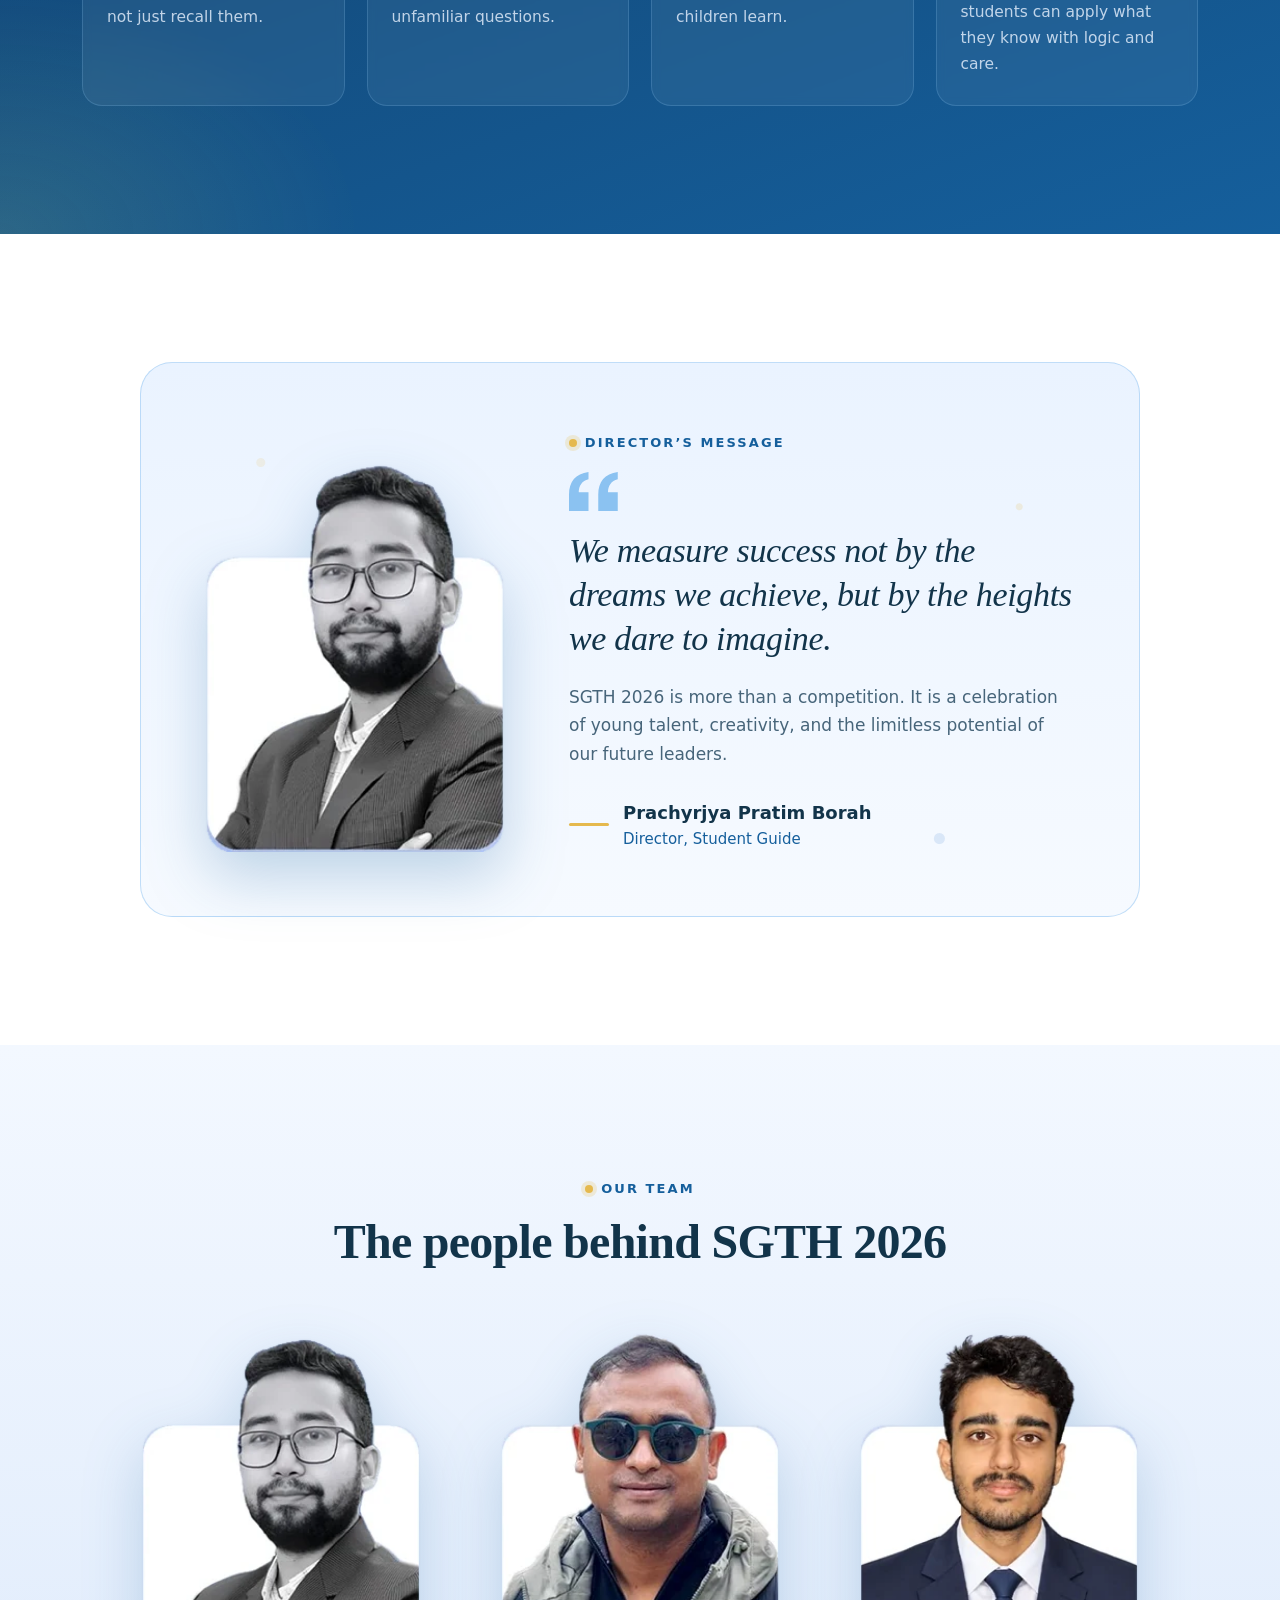
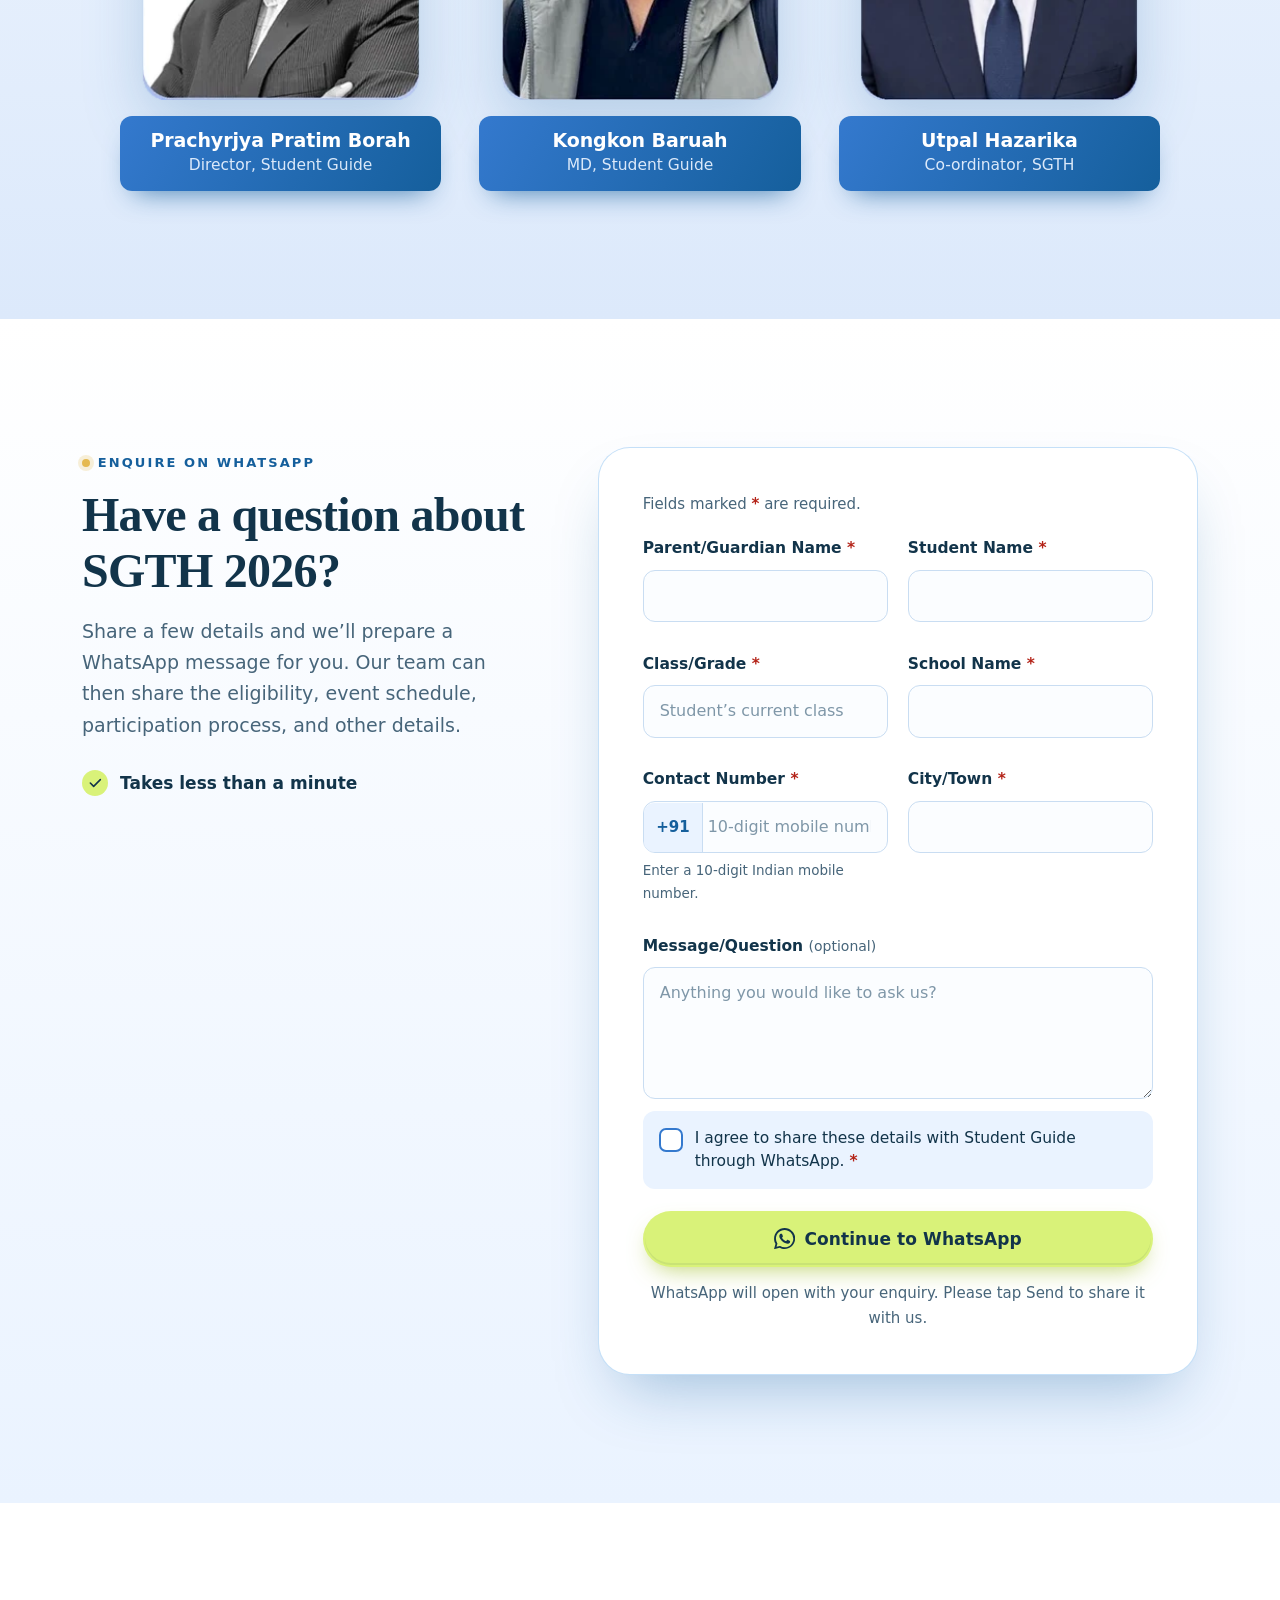
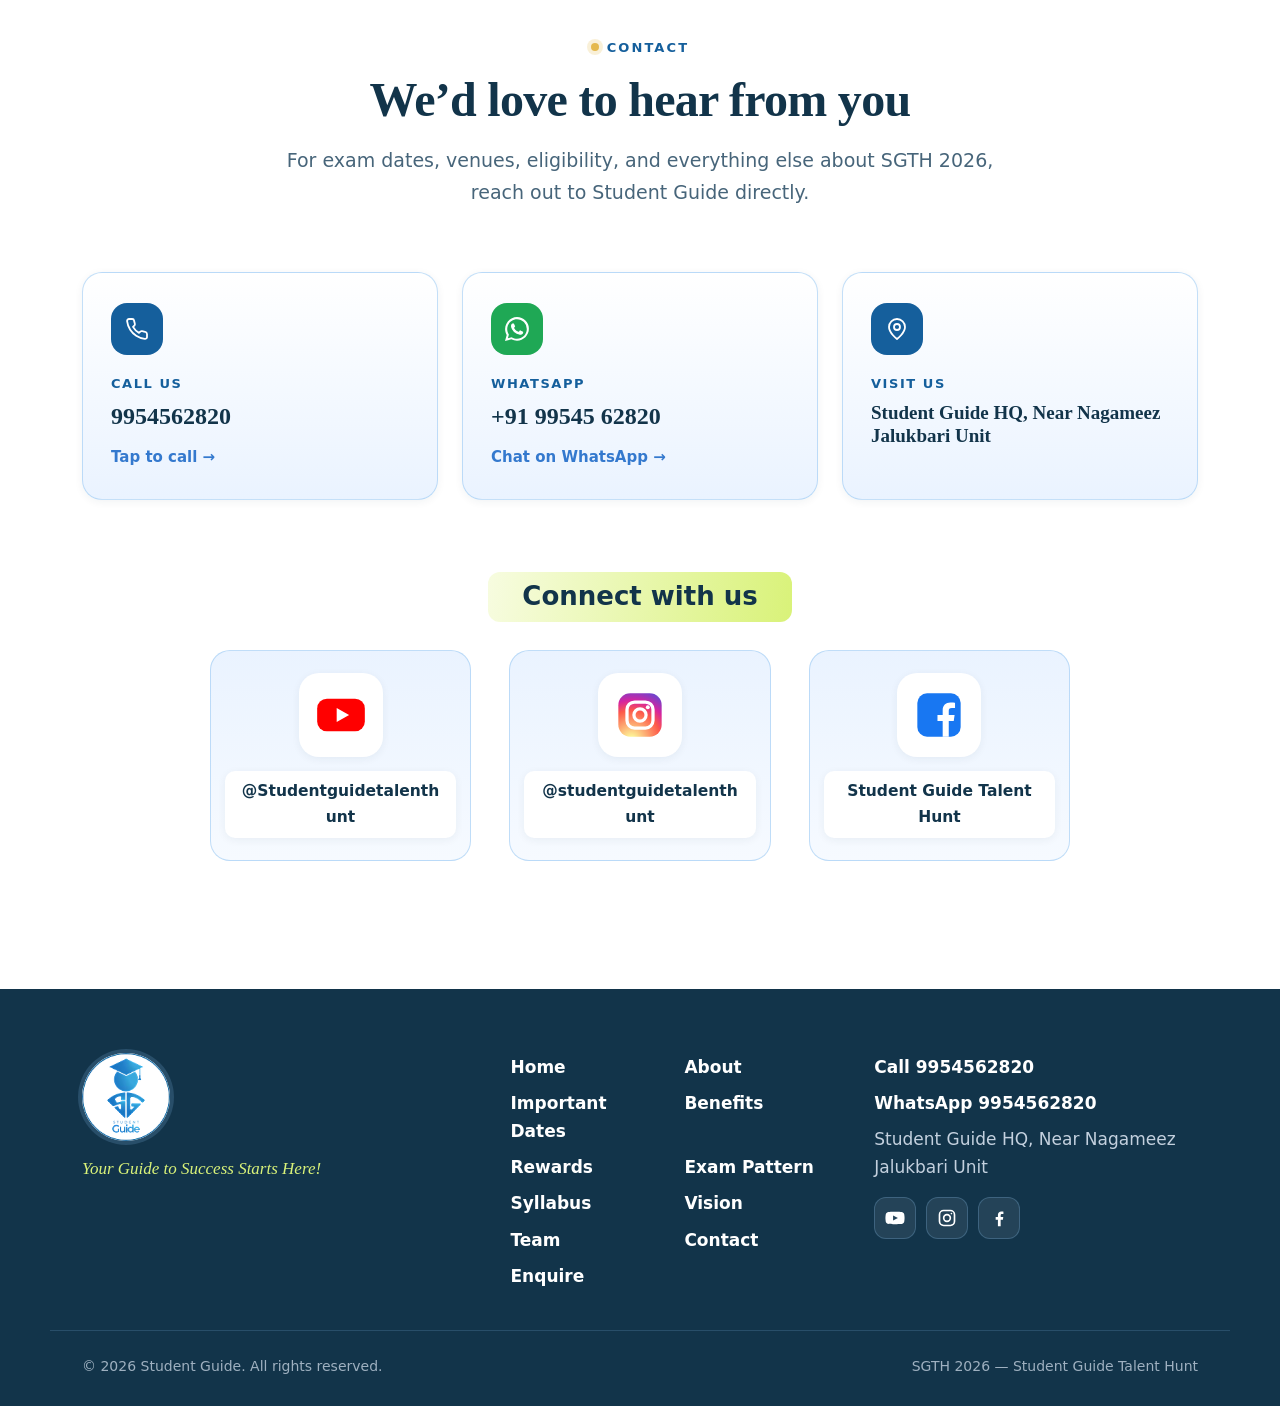
==== commit 4f211d1e: "Remove two enquiry reassurance points Co-Authored-By: Claude Opus 5.5 <noreply@anthropic.com> Claude" ====
--- a/index.html
+++ b/index.html
@@ -849,14 +849,6 @@
               <svg viewBox="0 0 24 24" aria-hidden="true"><path d="m5 12 5 5L20 7" fill="none" stroke="currentColor" stroke-width="2.4" stroke-linecap="round" stroke-linejoin="round"/></svg>
               Takes less than a minute
             </li>
-            <li>
-              <svg viewBox="0 0 24 24" aria-hidden="true"><path d="m5 12 5 5L20 7" fill="none" stroke="currentColor" stroke-width="2.4" stroke-linecap="round" stroke-linejoin="round"/></svg>
-              You review and send the message yourself
-            </li>
-            <li>
-              <svg viewBox="0 0 24 24" aria-hidden="true"><path d="m5 12 5 5L20 7" fill="none" stroke="currentColor" stroke-width="2.4" stroke-linecap="round" stroke-linejoin="round"/></svg>
-              Nothing is stored on this website
-            </li>
           </ul>
         </div>
 
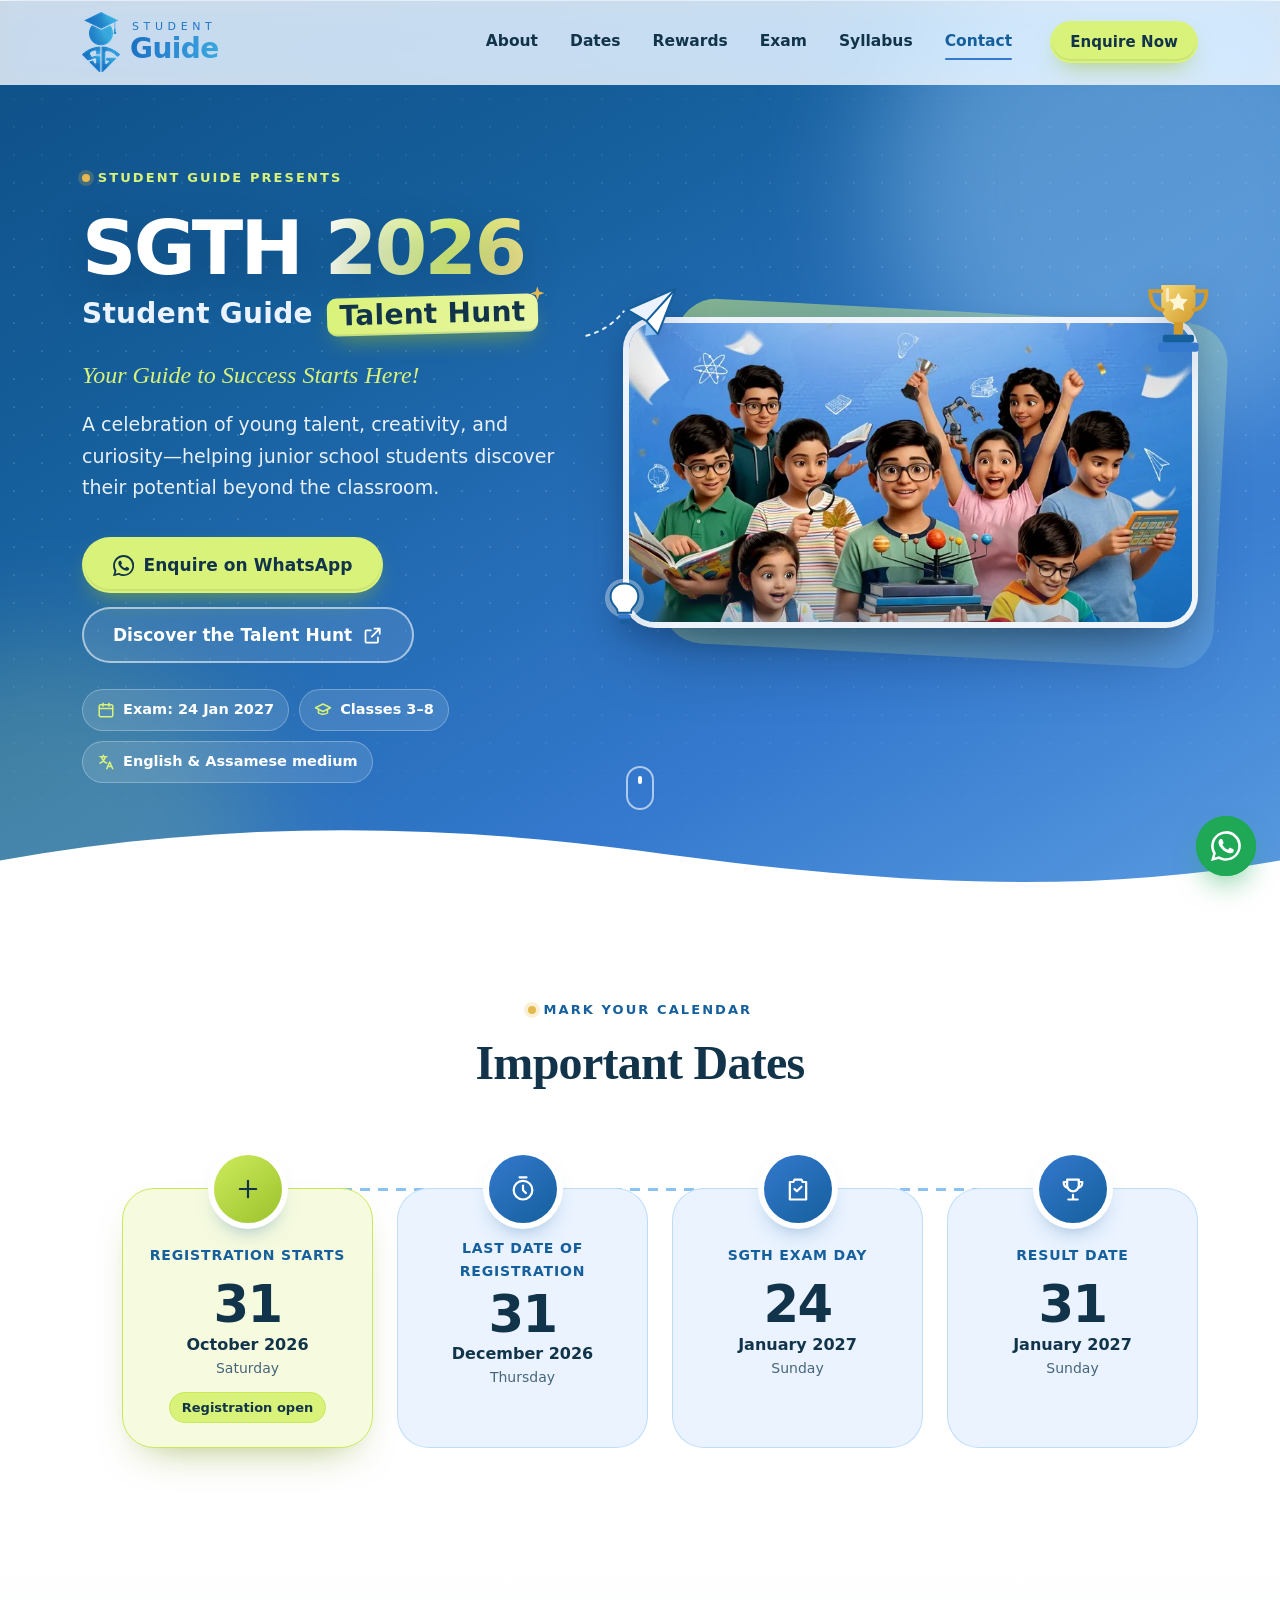
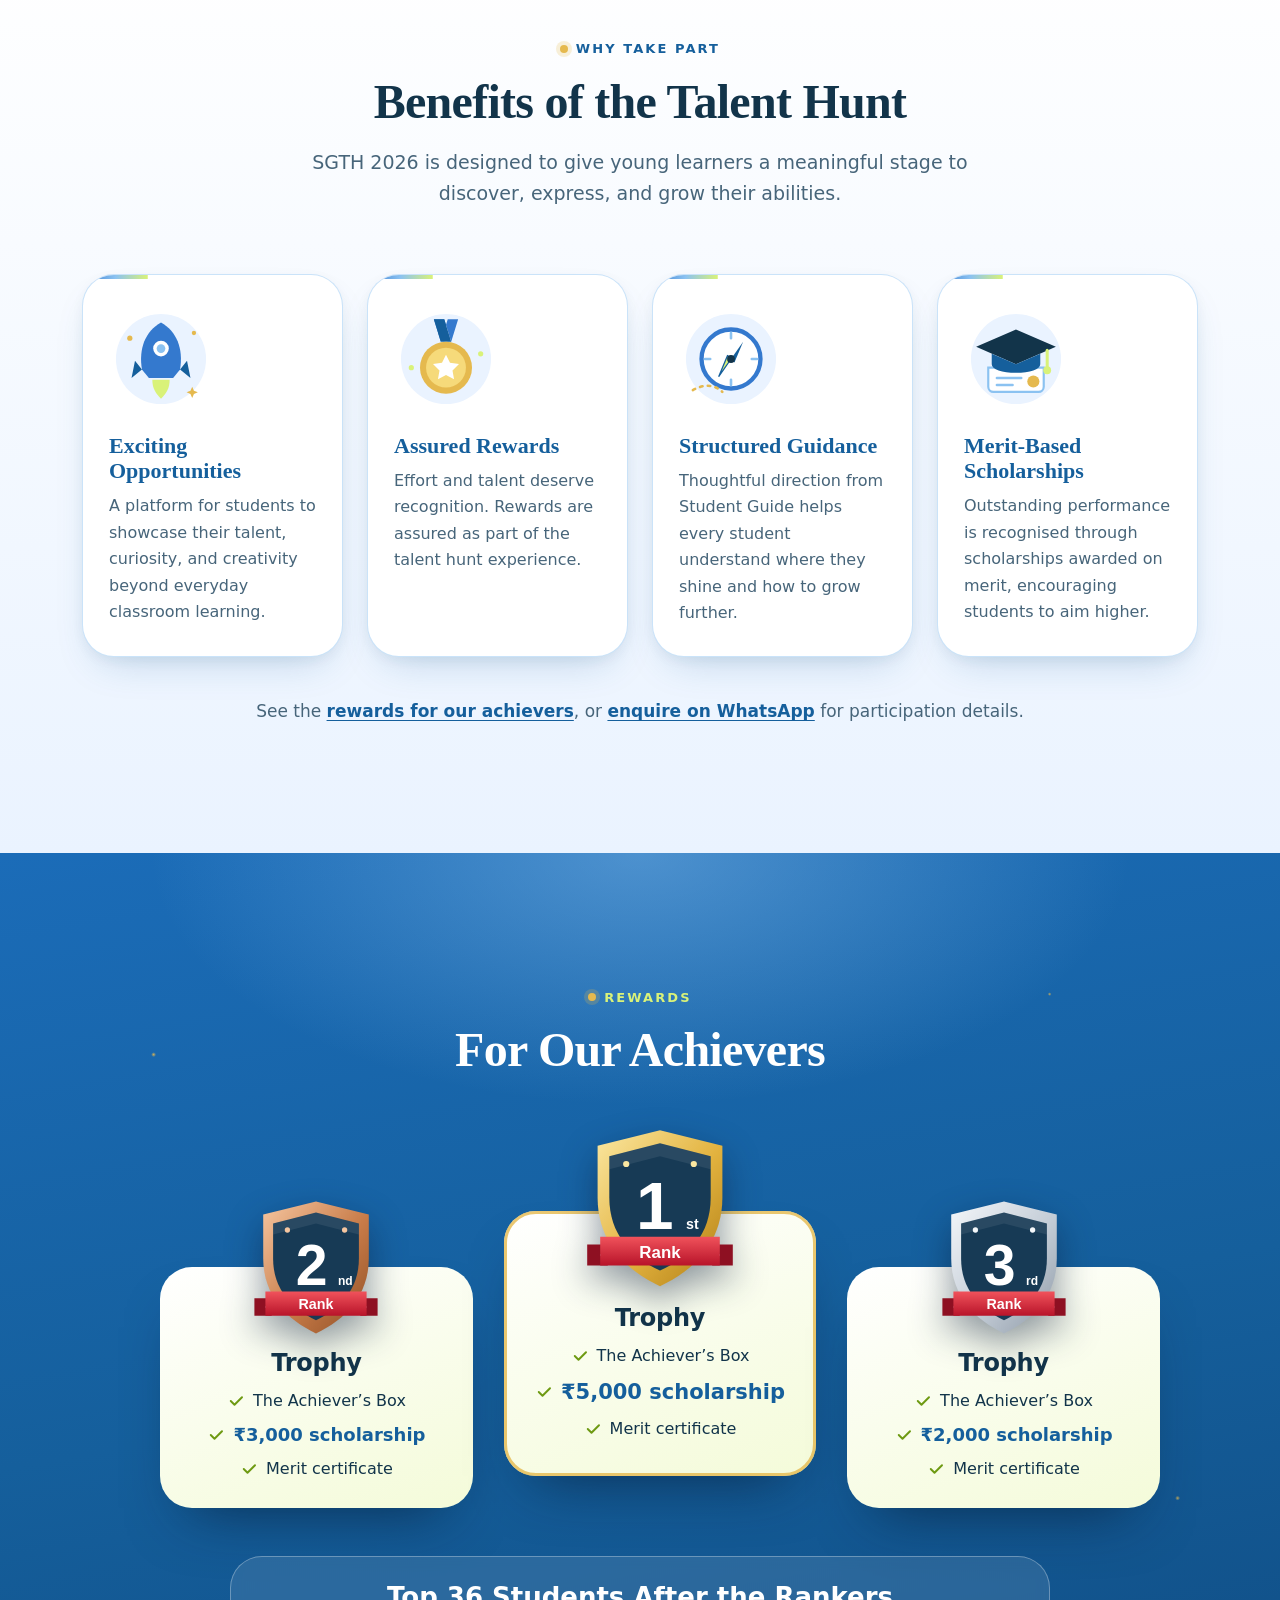
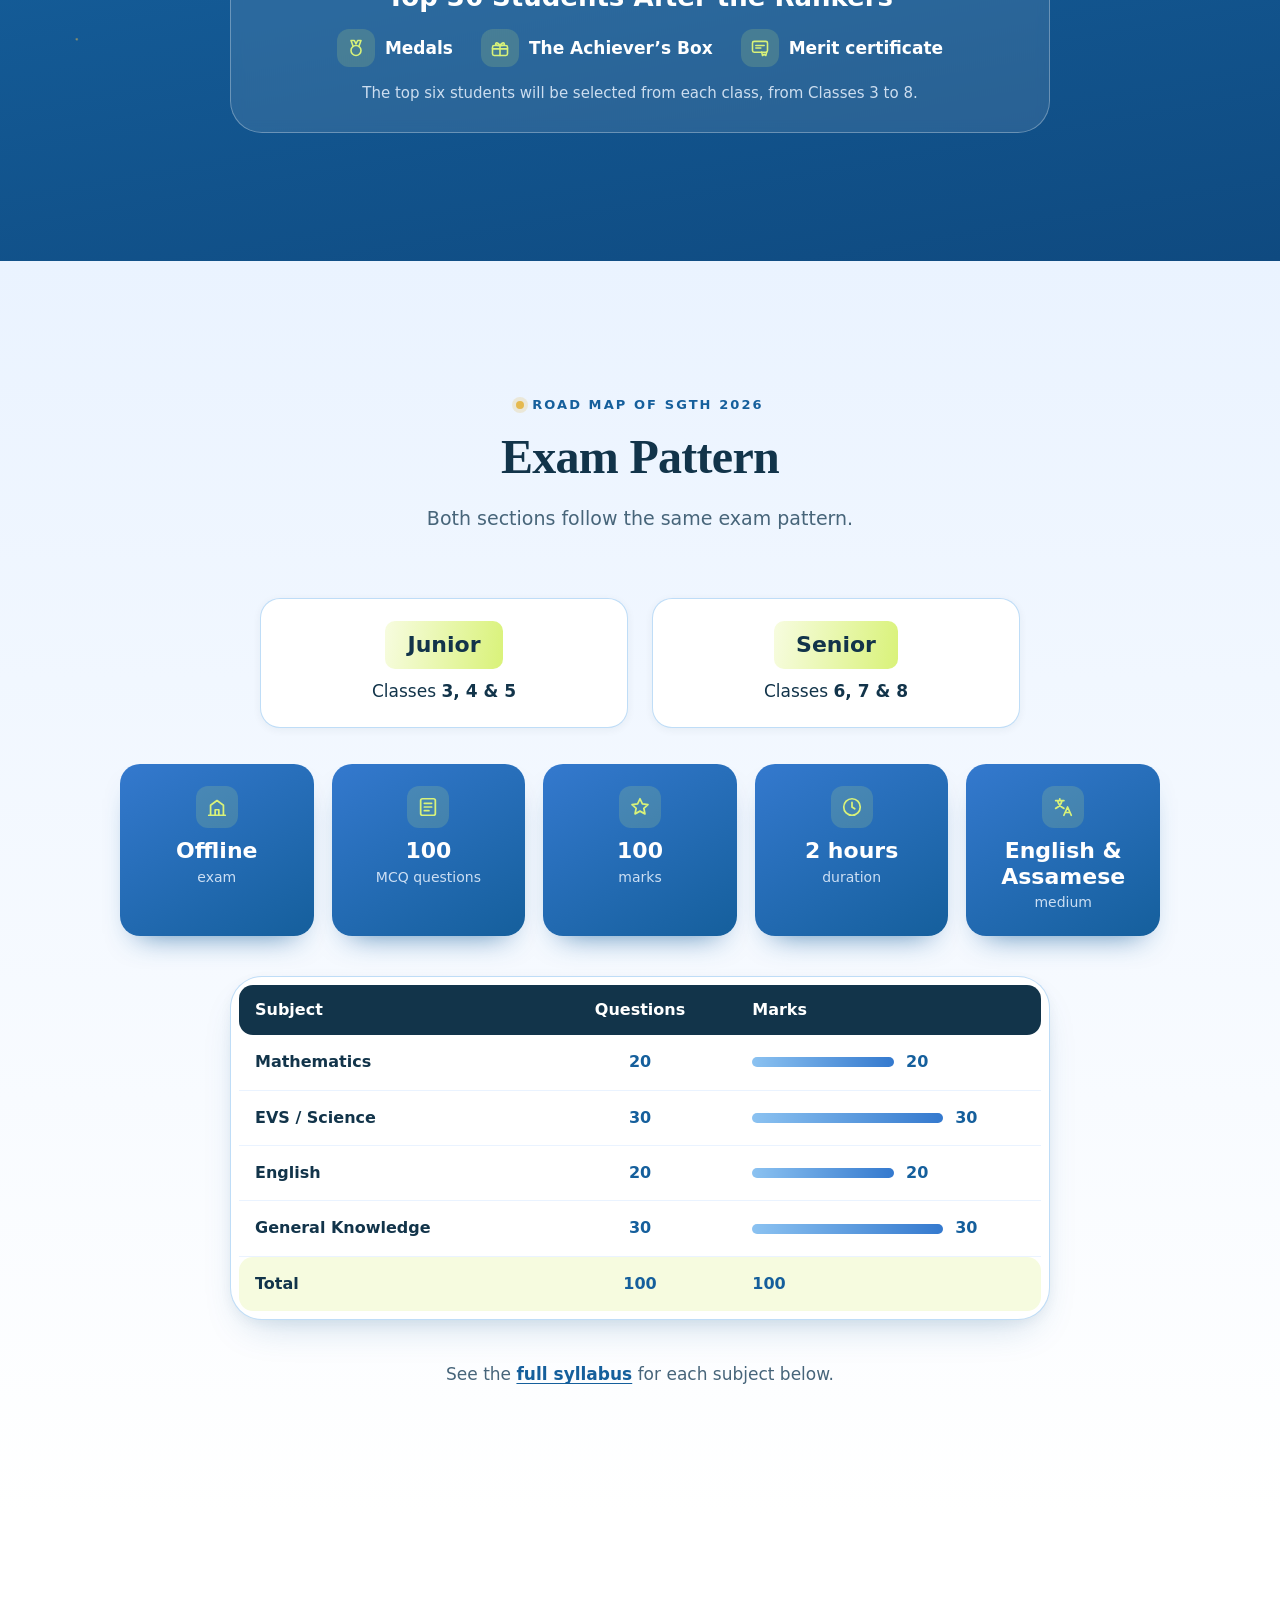
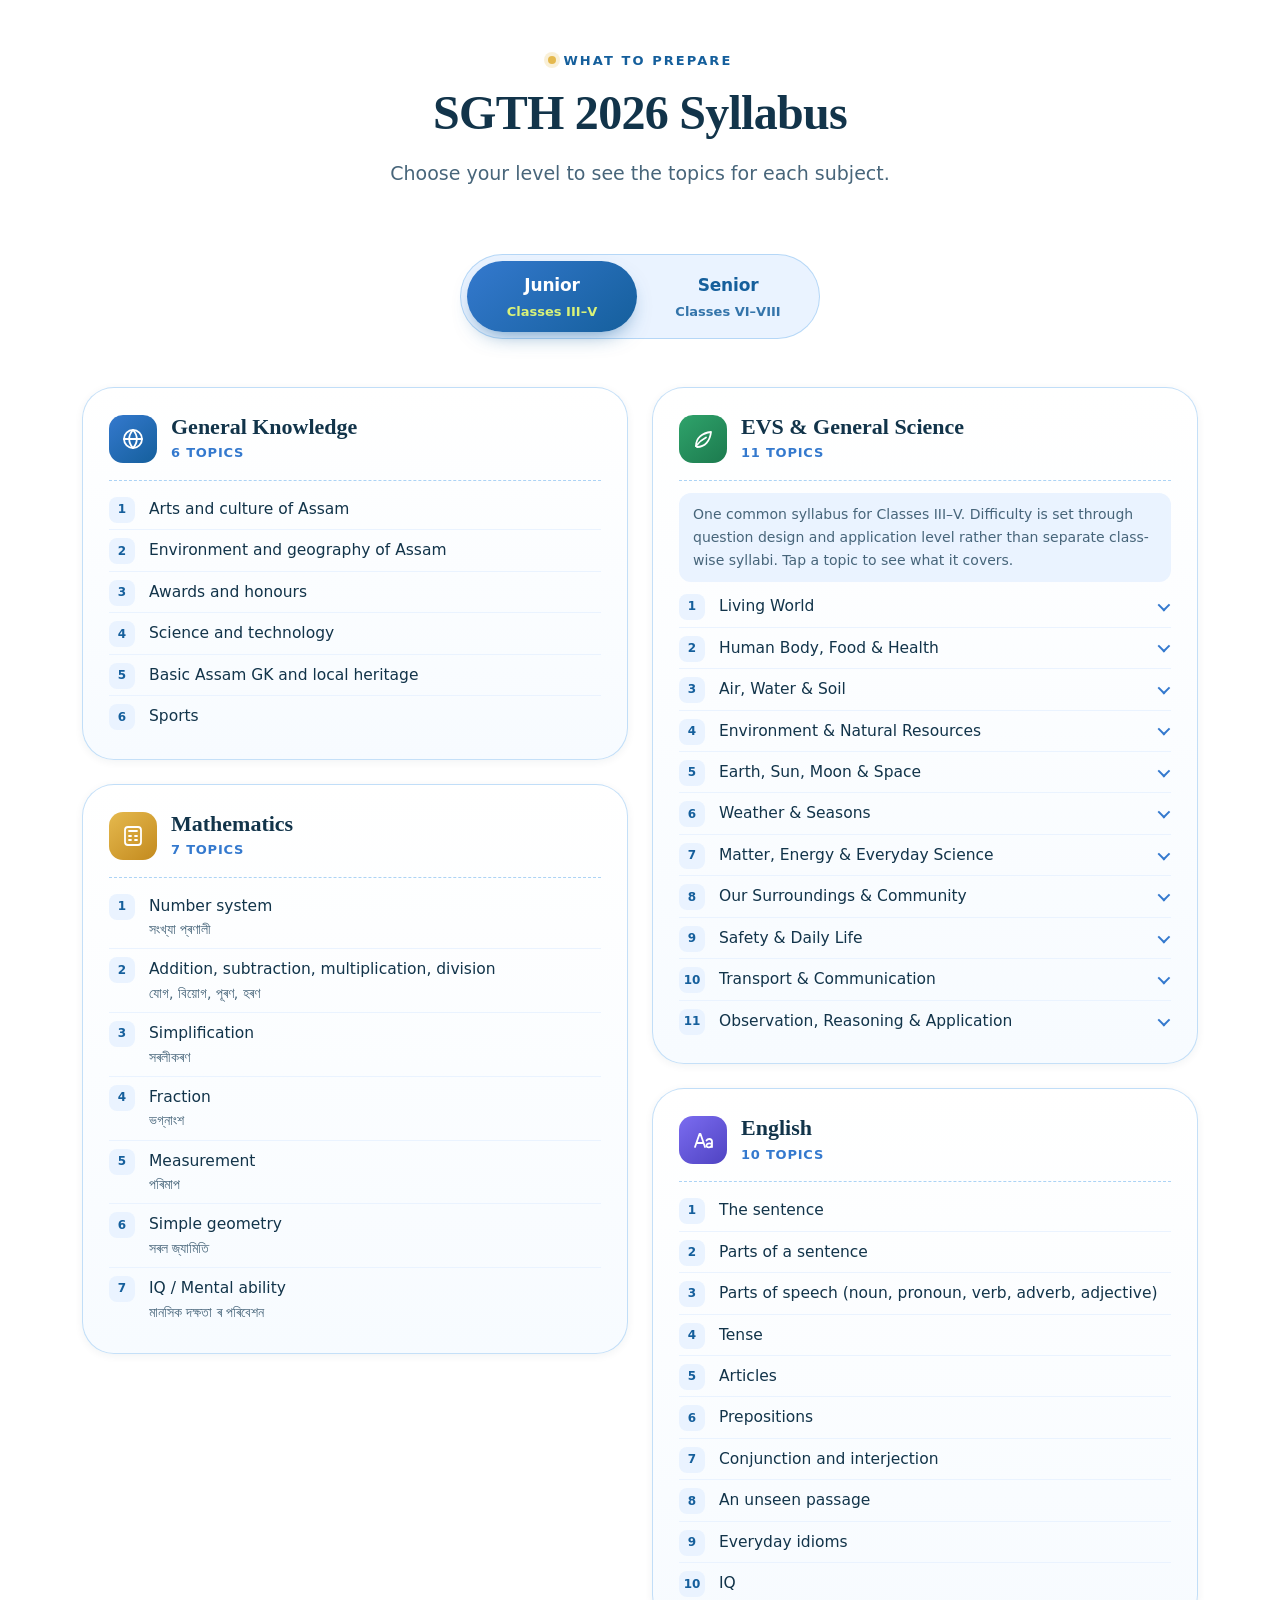
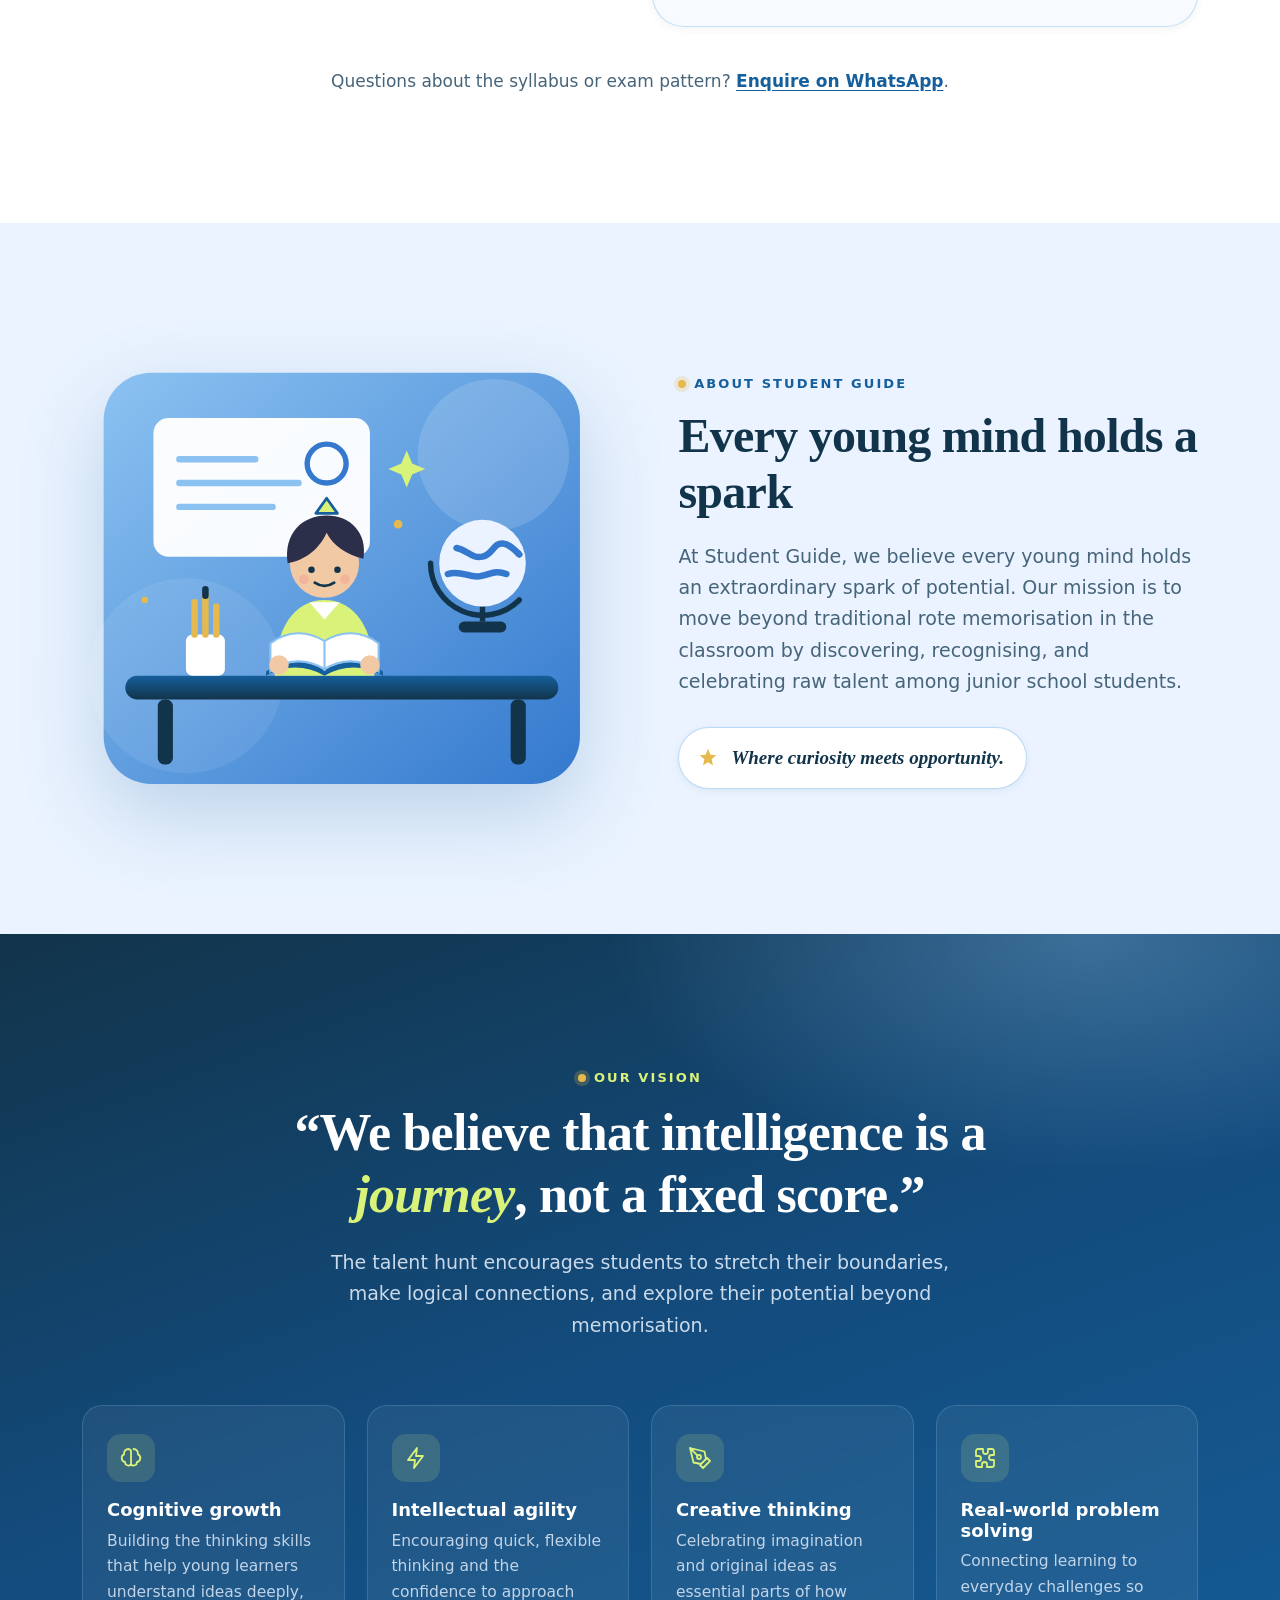
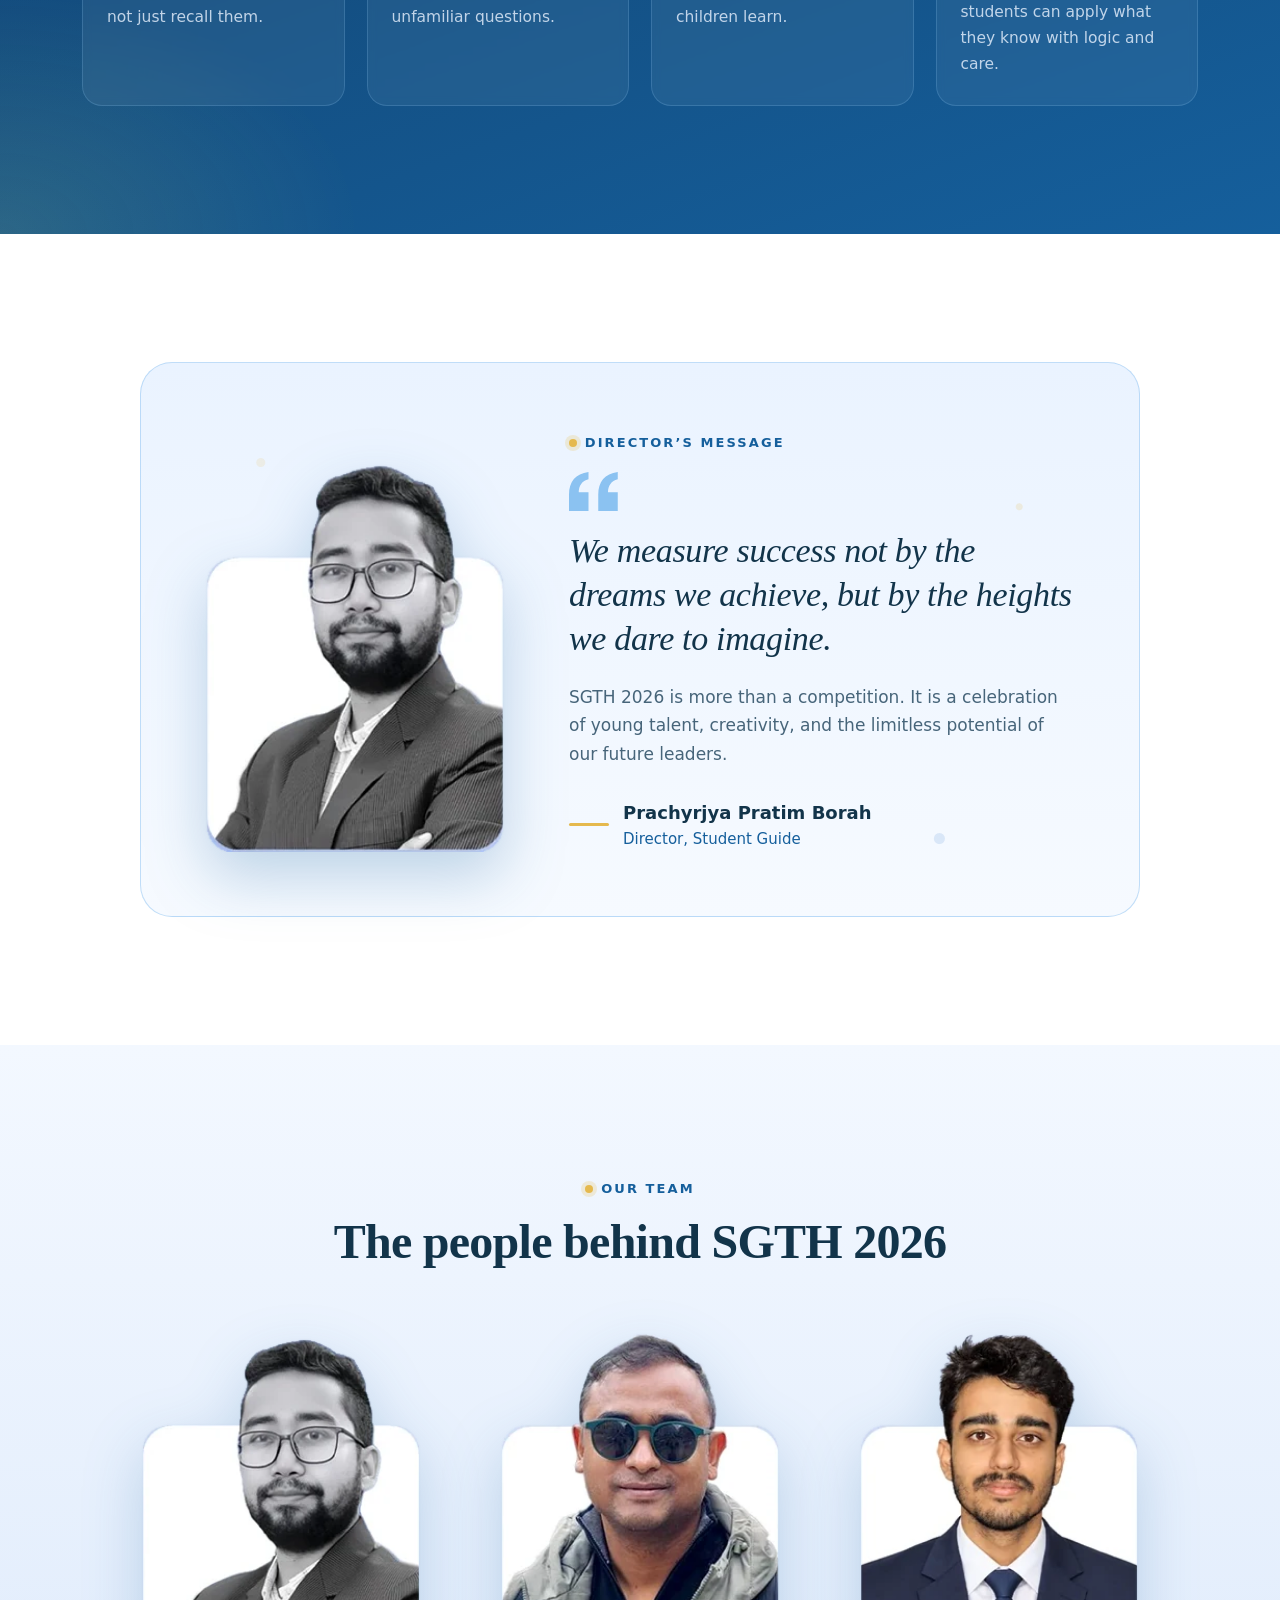
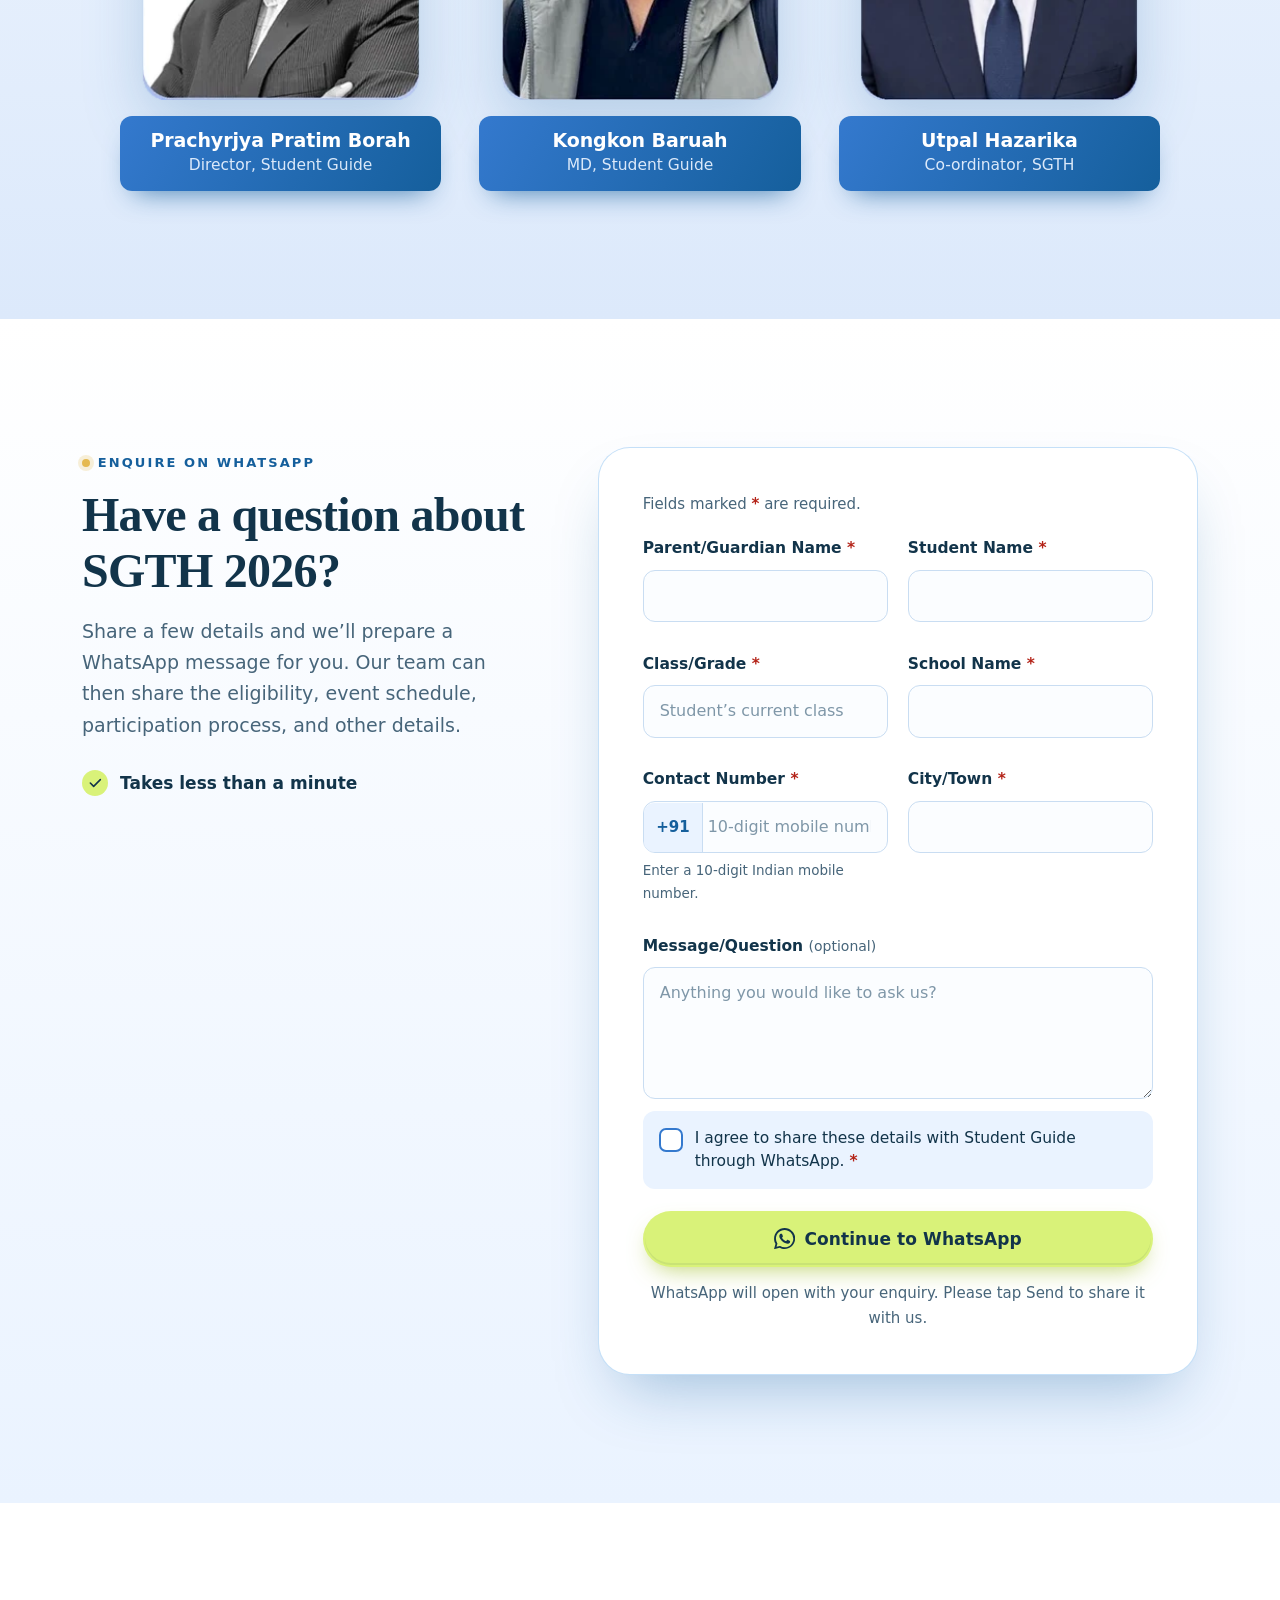
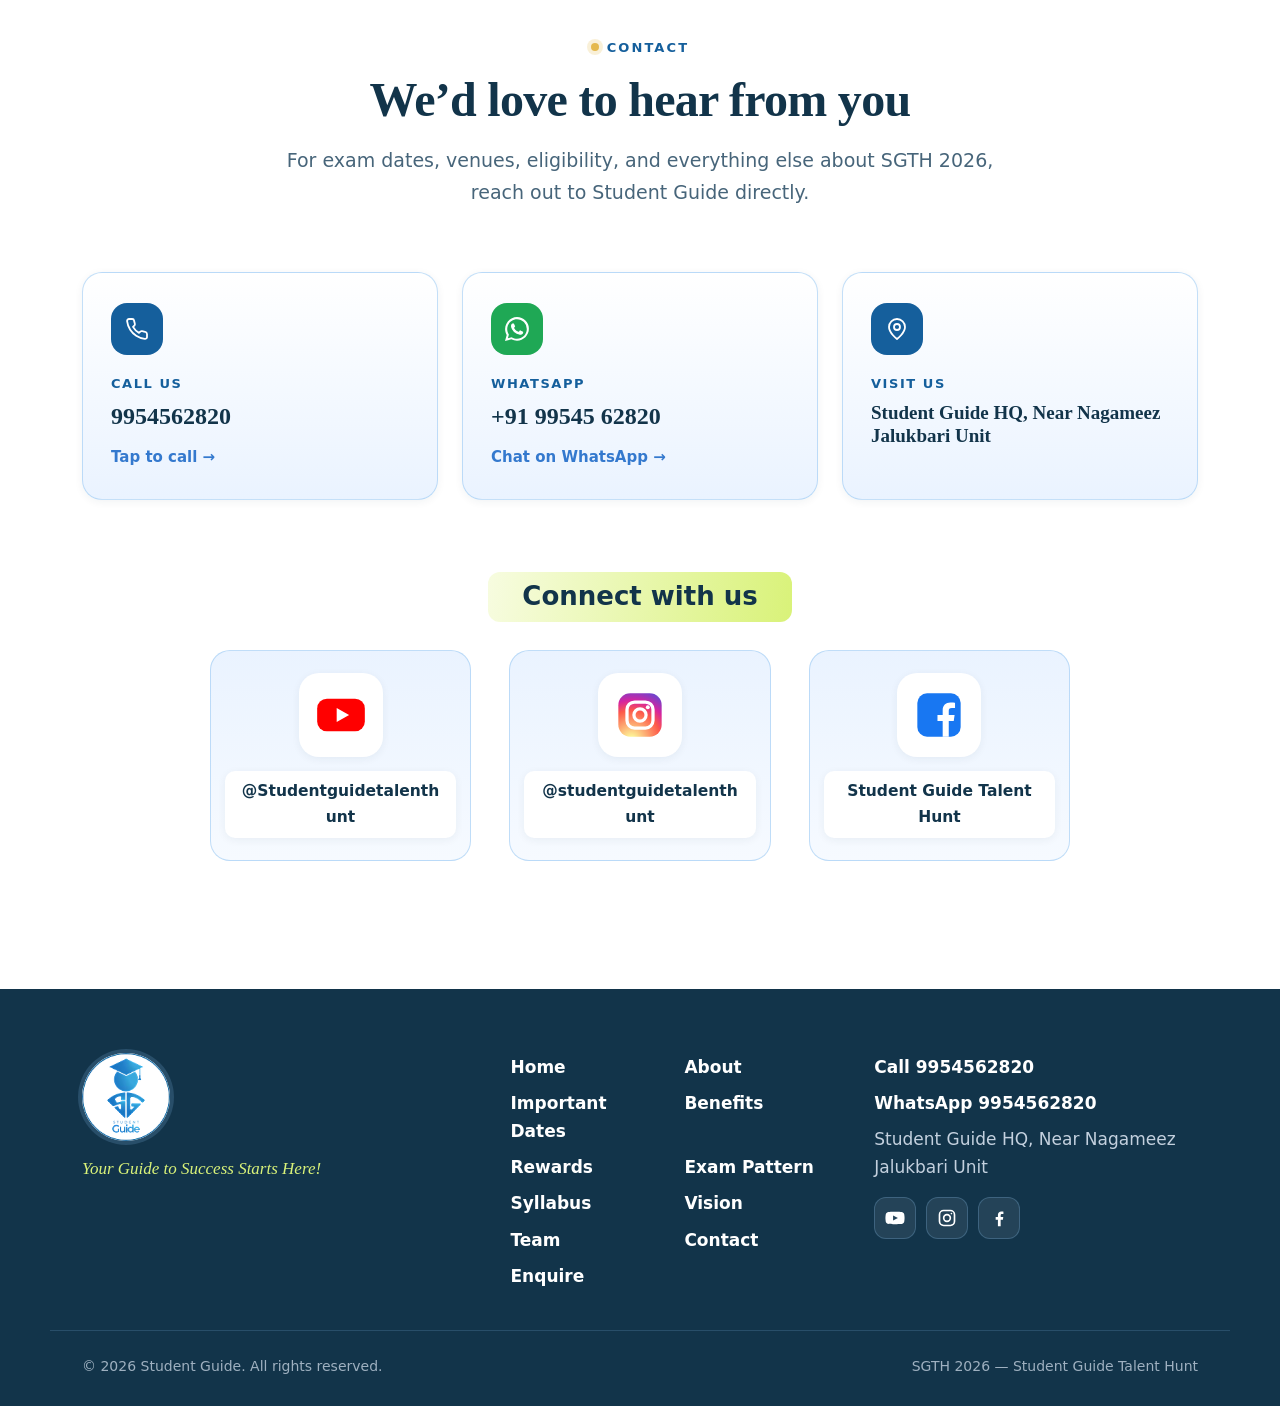
==== commit 60aabbb6: "Link Discover the Talent Hunt button to the Google Drive file Opens the shared Drive file in a new t" ====
--- a/index.html
+++ b/index.html
@@ -22,7 +22,7 @@
   <link rel="preconnect" href="https://fonts.googleapis.com">
   <link rel="preconnect" href="https://fonts.gstatic.com" crossorigin>
   <link href="https://fonts.googleapis.com/css2?family=Fraunces:opsz,wght@9..144,500;9..144,600;9..144,700&family=Montserrat:wght@500;700;800&family=Noto+Sans+Bengali:wght@500&family=Plus+Jakarta+Sans:wght@400;500;600;700;800&display=swap" rel="stylesheet">
-  <link rel="stylesheet" href="css/styles.css?v=16">
+  <link rel="stylesheet" href="css/styles.css?v=17">
   <script>document.documentElement.classList.add('js');</script>
 </head>
 <body>
@@ -102,9 +102,9 @@
               <svg class="btn-icon" viewBox="0 0 24 24" aria-hidden="true"><use href="#i-whatsapp"/></svg>
               Enquire on WhatsApp
             </a>
-            <a href="#benefits" class="btn btn-ghost btn-lg">
+            <a href="https://drive.google.com/file/d/1U7mlJx0JKLFgd2KjVvJUFvR5SSf0Xk46/view?usp=sharing" class="btn btn-ghost btn-lg" target="_blank" rel="noopener noreferrer" aria-label="Discover the Talent Hunt (opens in Google Drive in a new tab)">
               Discover the Talent Hunt
-              <svg class="btn-icon btn-icon-end" viewBox="0 0 24 24" aria-hidden="true"><path d="M12 5v14m0 0-6-6m6 6 6-6" fill="none" stroke="currentColor" stroke-width="2" stroke-linecap="round" stroke-linejoin="round"/></svg>
+              <svg class="btn-icon btn-icon-end btn-icon-out" viewBox="0 0 24 24" aria-hidden="true"><path d="M14 4h6v6M20 4l-9 9M18 14v5a1 1 0 0 1-1 1H5a1 1 0 0 1-1-1V7a1 1 0 0 1 1-1h5" fill="none" stroke="currentColor" stroke-width="2" stroke-linecap="round" stroke-linejoin="round"/></svg>
             </a>
           </div>
           <ul class="hero-facts hero-anim" style="--d:540ms" role="list">
@@ -1047,6 +1047,6 @@
     </symbol>
   </svg>
 
-  <script src="js/main.js?v=16" defer></script>
+  <script src="js/main.js?v=17" defer></script>
 </body>
 </html>
--- a/css/styles.css
+++ b/css/styles.css
@@ -96,6 +96,7 @@
 .btn-icon { width: 1.25em; height: 1.25em; flex: none; }
 .btn-icon-end { transition: transform .25s var(--ease); }
 .btn:hover .btn-icon-end { transform: translateY(2px); }
+.btn:hover .btn-icon-out { transform: translate(2px, -2px); }
 
 /* ---------- Eyebrows & section heads ---------- */
 .eyebrow {
